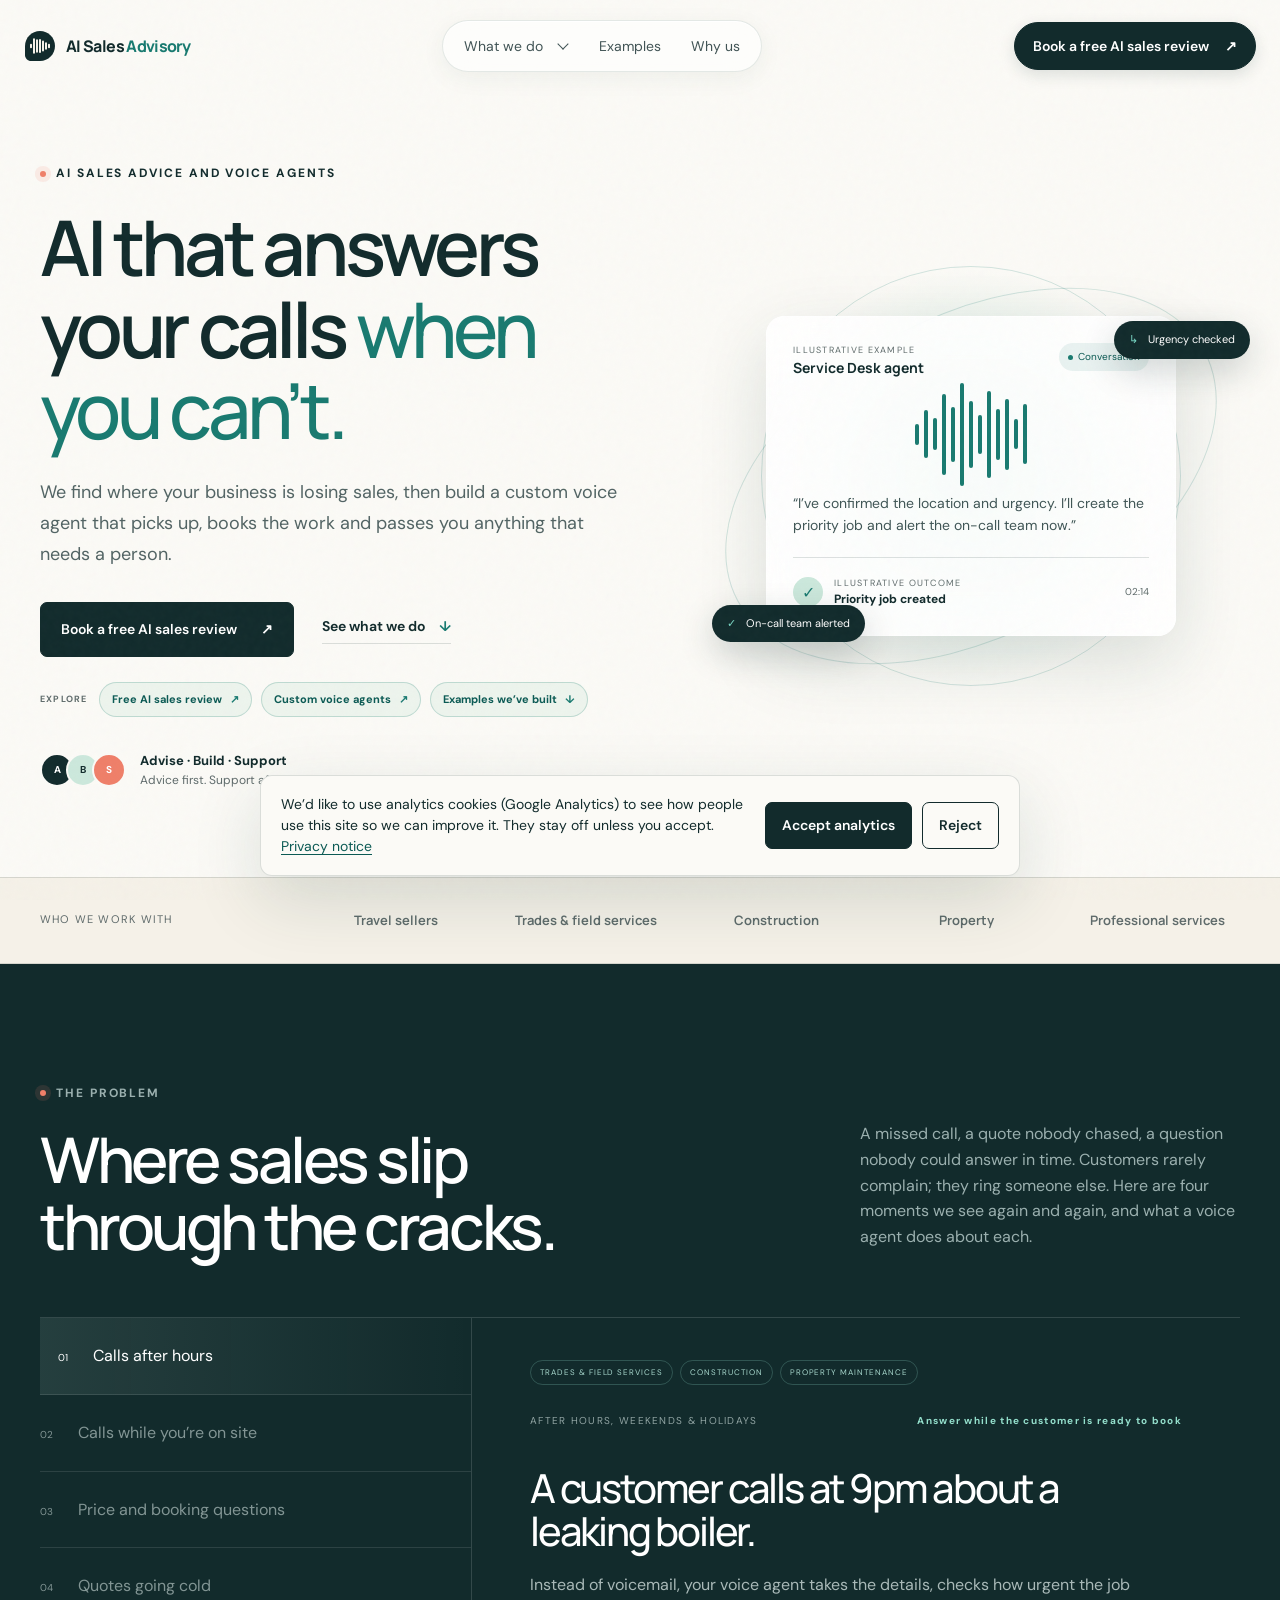
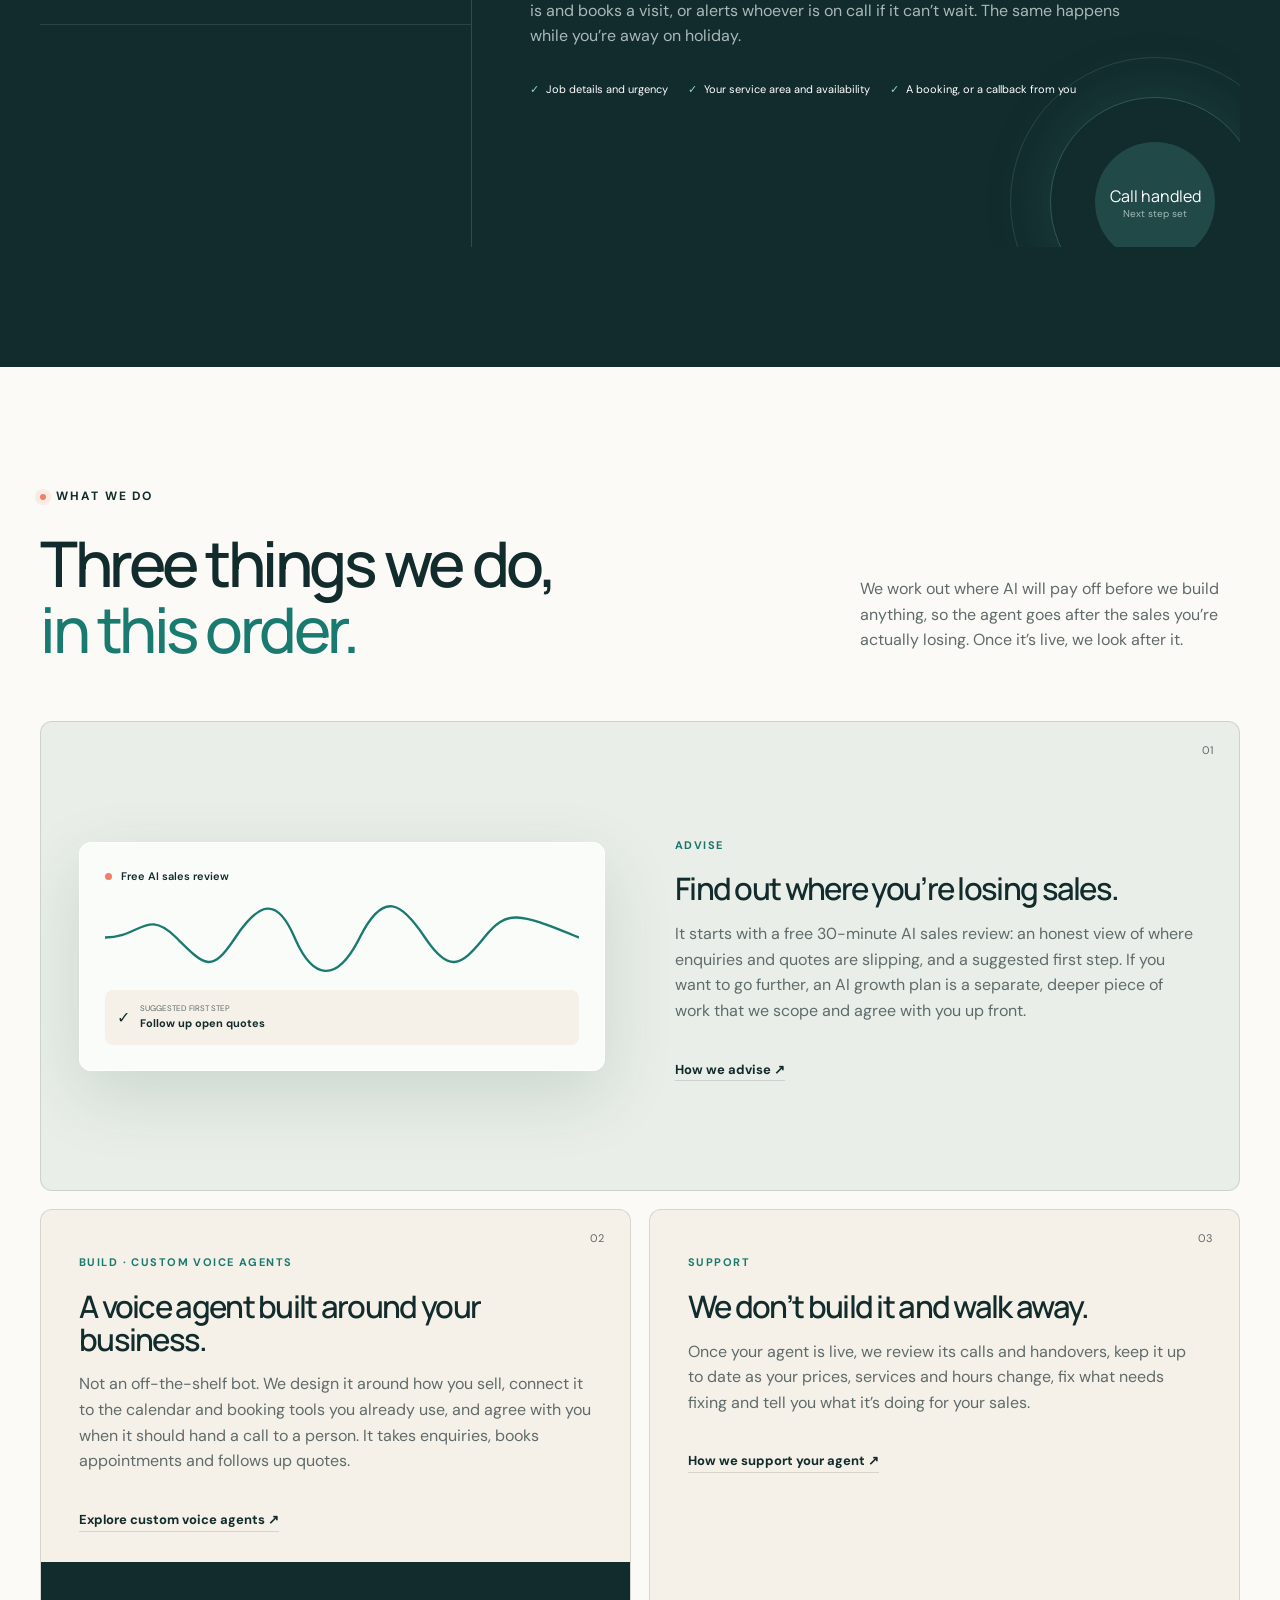
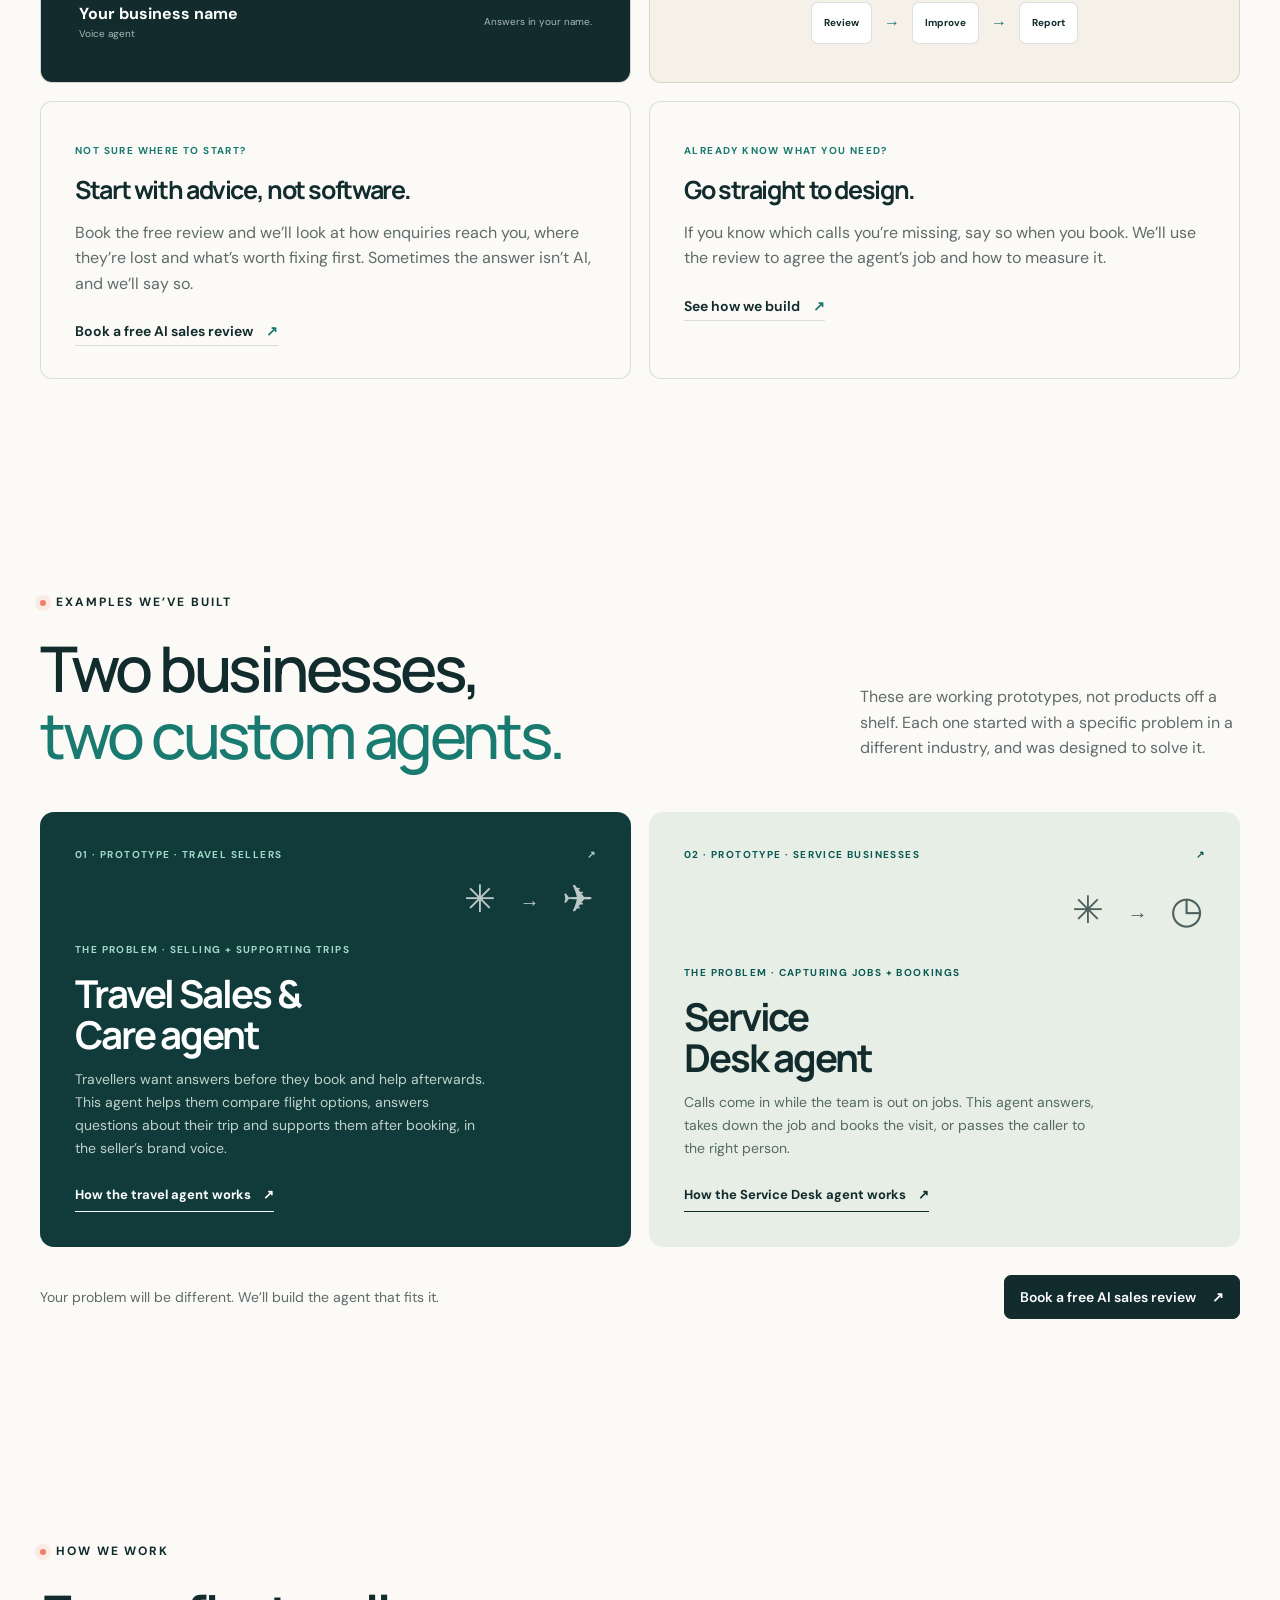
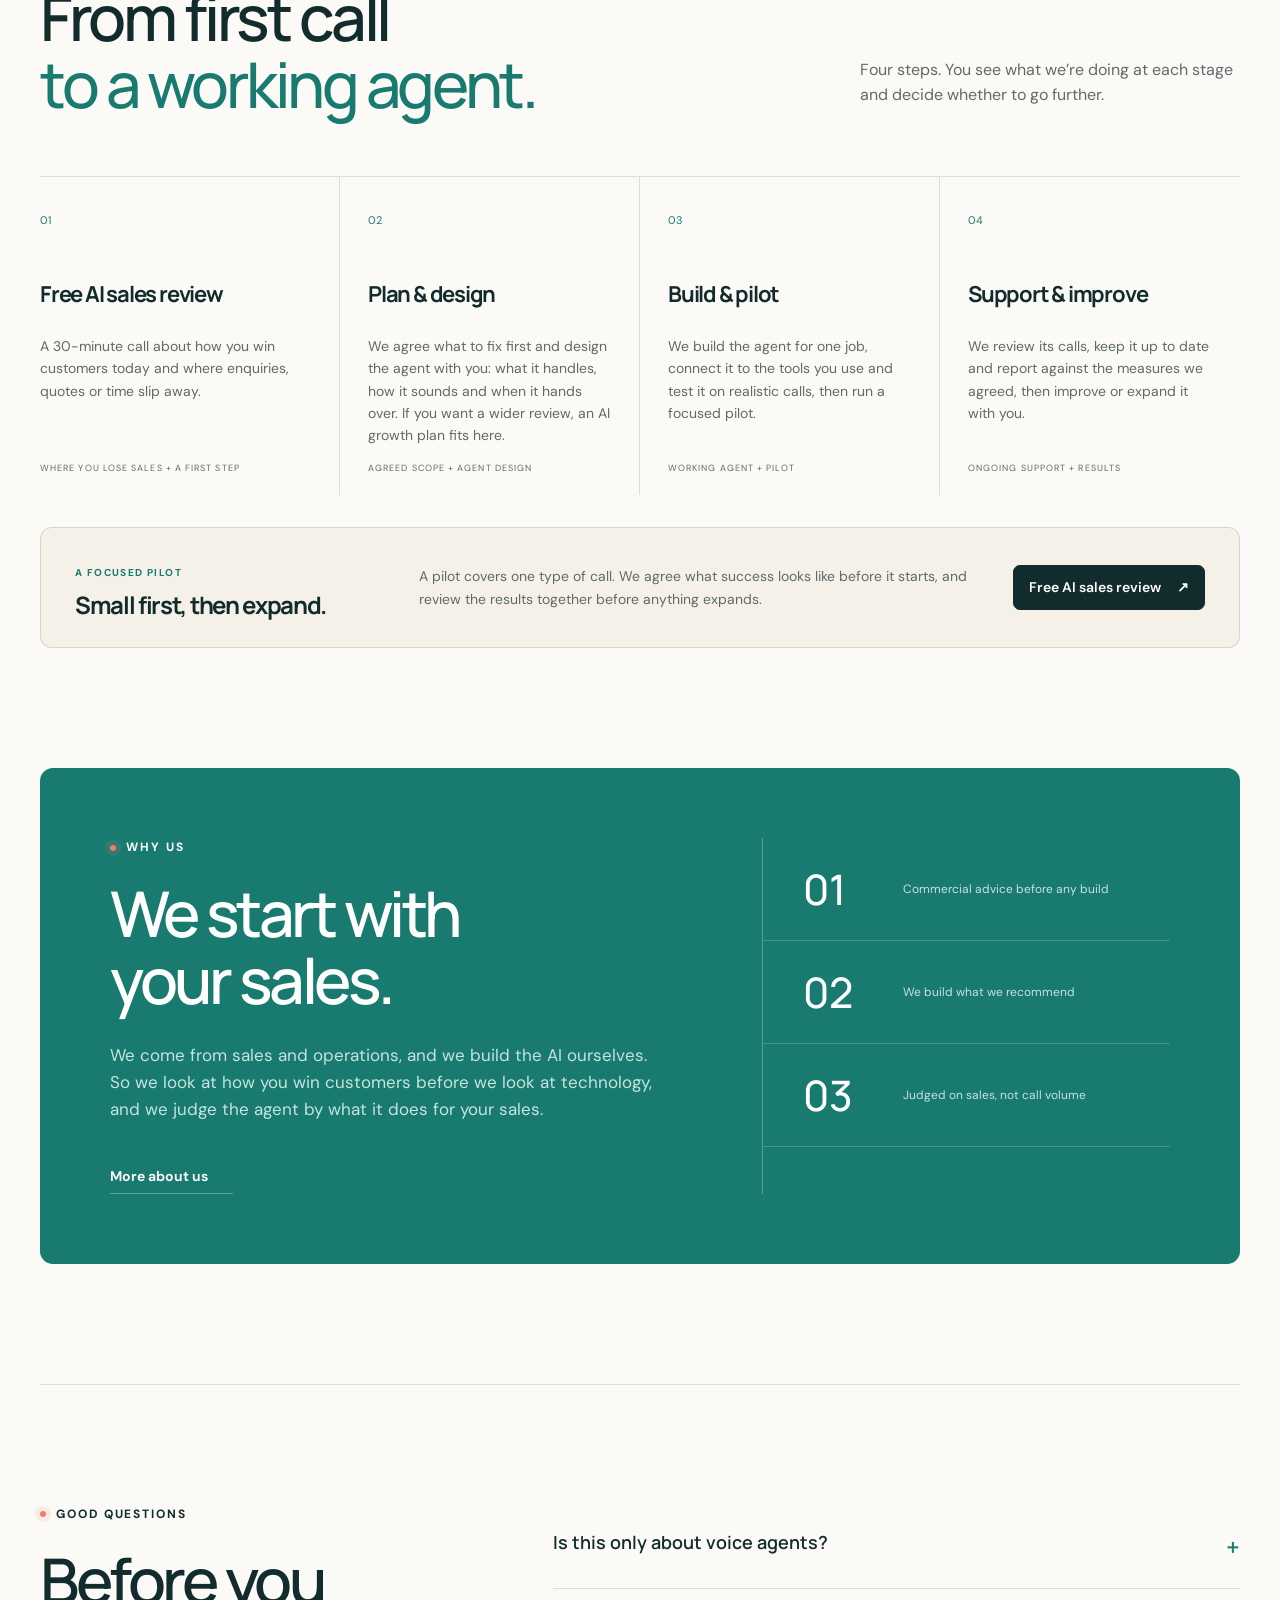
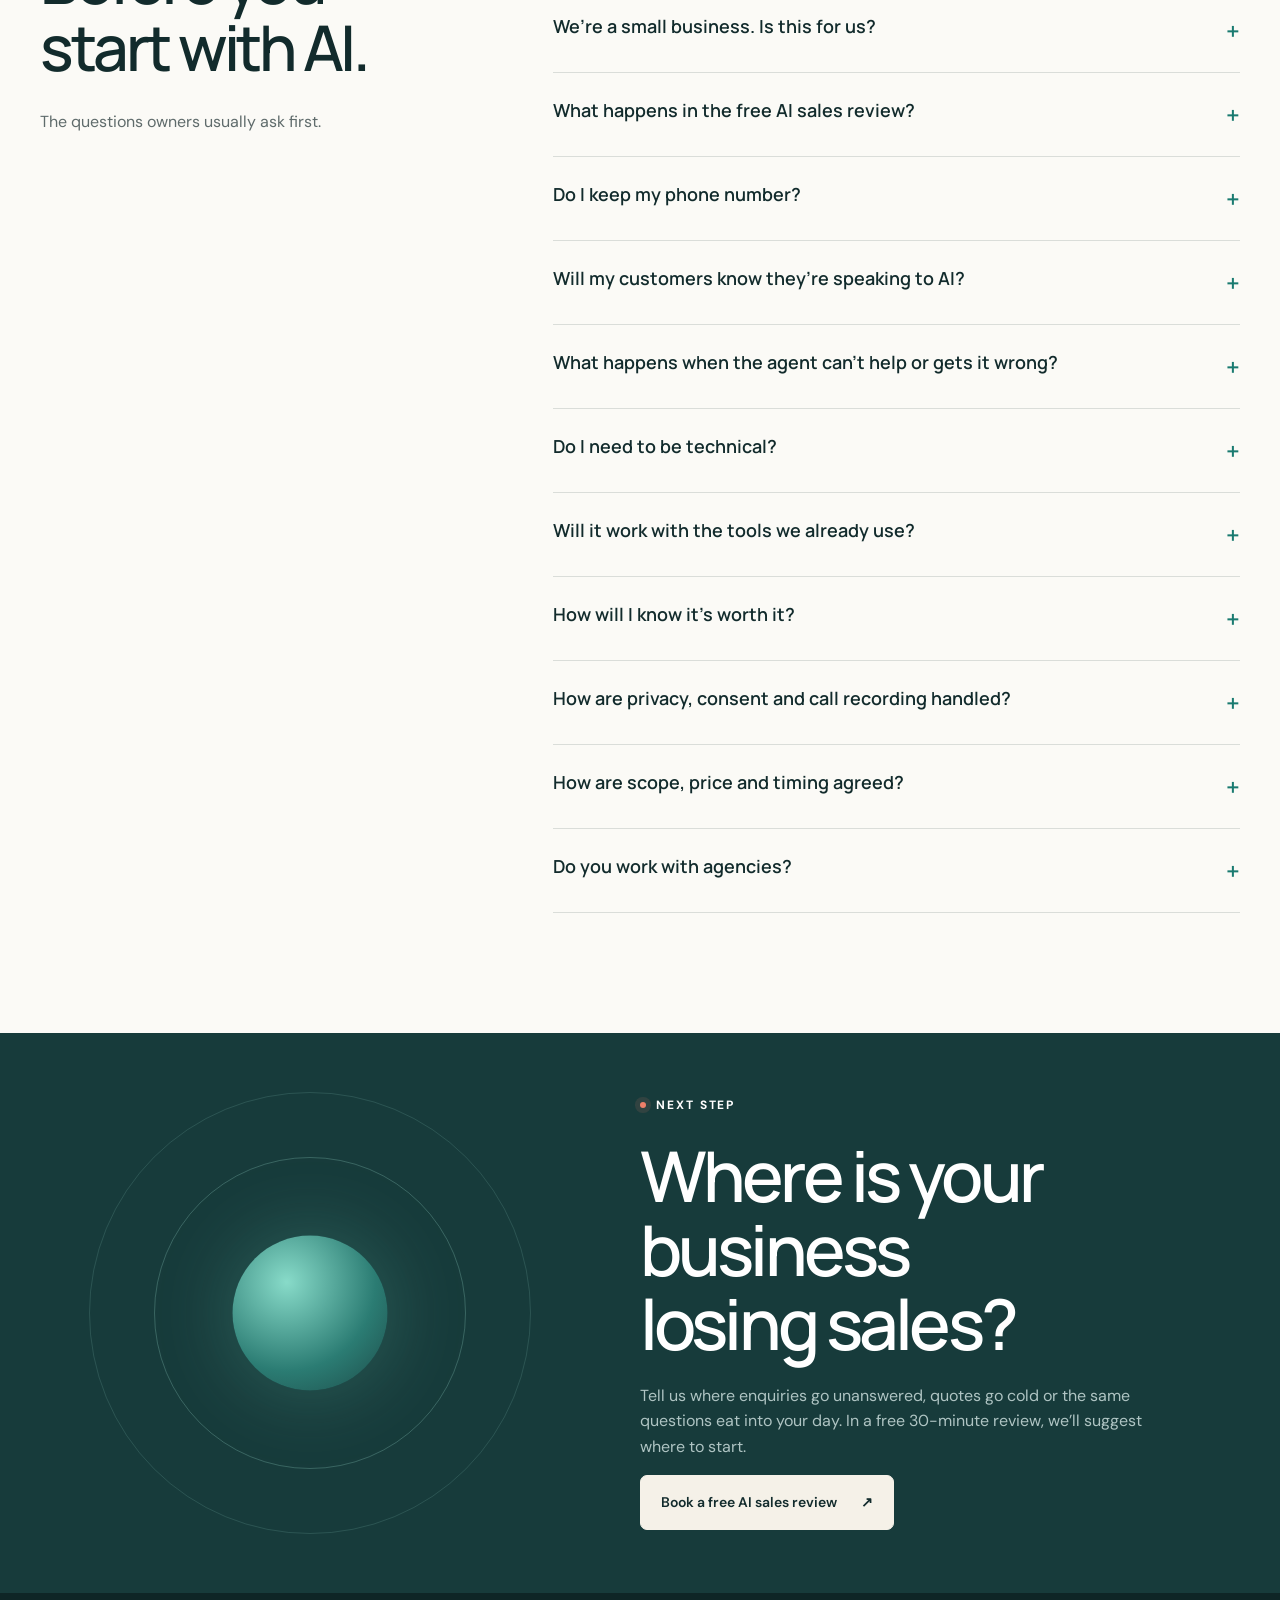
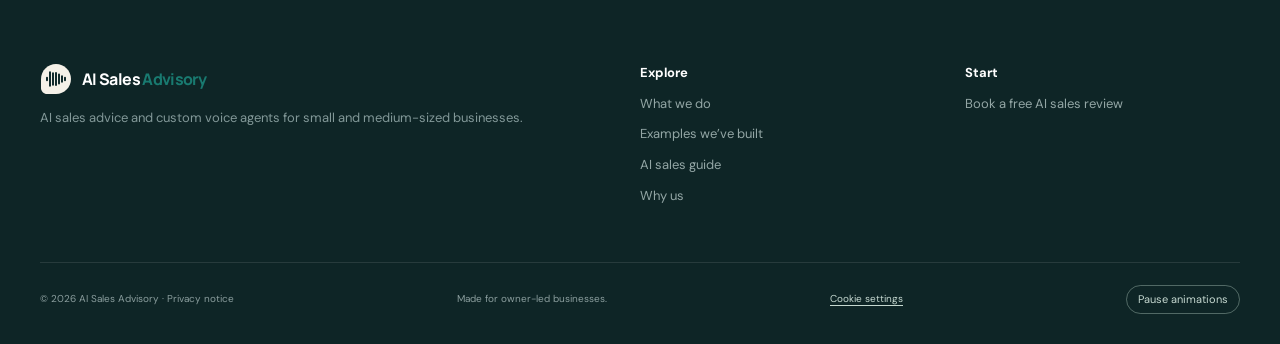
==== index.html @ 63e81b60 "Add consent-gated analytics, privacy notice and audit fixes Analytics - GA4 (G-Q4FV912GL2) loads onl" ====
<!doctype html>
<html lang="en-GB">
<head>
<meta charset="utf-8"><meta name="viewport" content="width=device-width,initial-scale=1">
<title>AI voice agents for UK small businesses | AI Sales Advisory</title><meta name="description" content="Custom AI voice agents that answer your calls when you can’t, plus advice on where AI will win you more sales. For UK small businesses. Free 30-min review.">
<link rel="canonical" href="https://aisalesadvisory.com/">
<meta name="theme-color" content="#122b2c"><link rel="icon" href="/favicon.ico" sizes="32x32"><link rel="icon" href="/favicon.svg" type="image/svg+xml"><link rel="apple-touch-icon" href="/apple-touch-icon.png"><link rel="manifest" href="/site.webmanifest">
<link rel="preload" href="/fonts/manrope-latin.woff2" as="font" type="font/woff2" crossorigin><link rel="preload" href="/fonts/dm-sans-latin.woff2" as="font" type="font/woff2" crossorigin><link rel="stylesheet" href="/styles.css">
<meta property="og:type" content="website"><meta property="og:site_name" content="AI Sales Advisory"><meta property="og:locale" content="en_GB"><meta property="og:url" content="https://aisalesadvisory.com/"><meta property="og:title" content="AI voice agents for UK small businesses | AI Sales Advisory"><meta property="og:description" content="Custom AI voice agents that answer your calls when you can’t, plus advice on where AI will win you more sales. For UK small businesses. Free 30-min review."><meta property="og:image" content="https://aisalesadvisory.com/social-card.png"><meta property="og:image:width" content="1200"><meta property="og:image:height" content="630"><meta property="og:image:alt" content="AI Sales Advisory: AI that answers your calls when you can’t. AI sales advice, custom voice agents and support for small businesses."><meta name="twitter:card" content="summary_large_image"><meta name="twitter:title" content="AI voice agents for UK small businesses | AI Sales Advisory"><meta name="twitter:description" content="Custom AI voice agents that answer your calls when you can’t, plus advice on where AI will win you more sales. For UK small businesses. Free 30-min review."><meta name="twitter:image" content="https://aisalesadvisory.com/social-card.png">
<script type="application/ld+json">{"@context":"https://schema.org","@graph":[{"@type":"Organization","@id":"https://aisalesadvisory.com/#organization","name":"AI Sales Advisory","url":"https://aisalesadvisory.com/","logo":{"@type":"ImageObject","url":"https://aisalesadvisory.com/logo-512.png","width":512,"height":512},"image":"https://aisalesadvisory.com/social-card.png","description":"AI Sales Advisory helps small and medium-sized businesses win more sales with AI. We advise, build custom voice agents and support them once they’re live.","areaServed":{"@type":"Country","name":"United Kingdom"},"knowsAbout":["AI voice agents","AI receptionists","Sales operations","Sales strategy","Customer enquiry handling"],"contactPoint":{"@type":"ContactPoint","contactType":"sales","url":"https://aisalesadvisory.com/contact.html","availableLanguage":"en-GB"}},{"@type":"WebSite","@id":"https://aisalesadvisory.com/#website","url":"https://aisalesadvisory.com/","name":"AI Sales Advisory","inLanguage":"en-GB","publisher":{"@id":"https://aisalesadvisory.com/#organization"}}]}</script><script type="application/ld+json">{"@context":"https://schema.org","@type":"FAQPage","@id":"https://aisalesadvisory.com/#faq","mainEntity":[{"@type":"Question","name":"Is this only about voice agents?","acceptedAnswer":{"@type":"Answer","text":"No. Voice agents are our main focus, because the phone is where many enquiries go unanswered. But we start with how you sell and run the business, and recommend what fits. That might be follow-up messages, better use of tools you already have, or no AI at all."}},{"@type":"Question","name":"We’re a small business. Is this for us?","acceptedAnswer":{"@type":"Answer","text":"Yes. We work with owner-led small and medium-sized businesses. If you’re the one answering the phone, chasing quotes and doing the admin, you’re exactly who we have in mind."}},{"@type":"Question","name":"What happens in the free AI sales review?","acceptedAnswer":{"@type":"Answer","text":"It’s a 30-minute call. We talk through how customers reach you, where enquiries or follow-ups slip and which tools you use. You come away with an honest view of where you’re losing sales and a suggested first step. The review is free. An AI growth plan, if you want one, is a separate piece of work that we scope and agree with you first."}},{"@type":"Question","name":"Do I keep my phone number?","acceptedAnswer":{"@type":"Answer","text":"Yes, in most cases. Your number stays the same, and calls can be forwarded to the agent when you don’t pick up, outside opening hours, or all the time if you prefer. We set this up with your phone provider. Urgent or safety-critical calls, such as someone reporting a gas smell, go straight to a person under the rules you set."}},{"@type":"Question","name":"Will my customers know they’re speaking to AI?","acceptedAnswer":{"@type":"Answer","text":"We recommend being upfront about it, and we design how and when the agent says so with you. We also make it easy for customers to reach a person whenever they need one."}},{"@type":"Question","name":"What happens when the agent can’t help or gets it wrong?","acceptedAnswer":{"@type":"Answer","text":"We agree in advance what it handles and what it doesn’t. Anything that needs judgement, specialist advice or a sensitive conversation stays with people. When the agent is unsure, it can ask for more detail, transfer the call, arrange a callback or note the request for you to review."}},{"@type":"Question","name":"Do I need to be technical?","acceptedAnswer":{"@type":"Answer","text":"No. We set up the connections, explain what the agent does and show you how to check its calls. You set the rules; we handle the build and look after it once it’s live."}},{"@type":"Question","name":"Will it work with the tools we already use?","acceptedAnswer":{"@type":"Answer","text":"We check before we build. We look at your phone line, calendar, booking system and any software you keep customer records in, and agree which connections the agent needs."}},{"@type":"Question","name":"How will I know it’s worth it?","acceptedAnswer":{"@type":"Answer","text":"We compare results with what happens today. Depending on your goal, that could mean more enquiries answered, more quotes followed up, more appointments booked or less time spent on routine calls. We agree the measures before a pilot starts."}},{"@type":"Question","name":"How are privacy, consent and call recording handled?","acceptedAnswer":{"@type":"Answer","text":"Requirements vary by business and by the tools involved. We work through data, disclosure, access, retention and recording during design, not as an afterthought."}},{"@type":"Question","name":"How are scope, price and timing agreed?","acceptedAnswer":{"@type":"Answer","text":"They depend on what you need, the tools involved and the support you want. We agree the work, price and timing with you before anything starts."}},{"@type":"Question","name":"Do you work with agencies?","acceptedAnswer":{"@type":"Answer","text":"Yes. We design and build voice agents that agencies and software firms offer to their own clients under their brand. How partnerships work."}}]}</script>
<script src="/analytics.js" defer></script>
</head>
<body><a class="skip-link" href="#main-content">Skip to content</a><div class="noise" aria-hidden="true"></div>
  <header class="site-header"><a class="brand" href="index.html"><span class="brand-mark" aria-hidden="true">A</span><span>AI Sales <em>Advisory</em></span></a><nav class="desktop-nav" aria-label="Main navigation"><div class="nav-solutions"><a class="nav-solutions-link" href="services.html">What we do</a><button class="nav-dropdown-toggle" type="button" aria-label="Show what we do menu" aria-expanded="false" aria-controls="solutions-menu"><span aria-hidden="true">⌄</span></button><div class="nav-dropdown" id="solutions-menu"><span class="nav-dropdown-label">WHAT WE DO</span><a href="services.html#custom-agents"><strong>Advise</strong><small>Find where AI will grow your sales</small></a><a href="services.html#workflows"><strong>Build</strong><small>Custom voice agents for your business</small></a><a href="services.html#support"><strong>Support</strong><small>We look after your agent once it’s live</small></a><a class="nav-all" href="services.html">Explore what we do ↗</a></div></div><a href="solutions.html">Examples</a><a href="about.html">Why us</a></nav><a class="button button-small header-cta" href="contact.html">Book a free AI sales review <span>↗</span></a><button type="button" class="menu-toggle" aria-label="Open menu" aria-expanded="false" aria-controls="mobile-menu"><span></span><span></span></button></header>
  <div class="mobile-menu" id="mobile-menu" aria-hidden="true"><a href="services.html">What we do</a><div class="mobile-solutions"><a href="services.html#custom-agents">Advise</a><a href="services.html#workflows">Build · Custom voice agents</a><a href="services.html#support">Support</a></div><a href="solutions.html">Examples</a><a href="about.html">Why us</a><a href="contact.html">Book a free AI sales review</a></div>
  <main id="main-content" tabindex="-1">
    <section class="hero shell"><div class="hero-copy reveal"><div class="eyebrow"><i></i> AI sales advice and voice agents</div><h1>AI that answers your calls <span>when you can’t.</span></h1><p class="hero-lede">We find where your business is losing sales, then build a custom voice agent that picks up, books the work and passes you anything that needs a person.</p><div class="hero-actions"><a class="button" href="contact.html">Book a free AI sales review <span>↗</span></a><a class="text-link" href="#solutions">See what we do <span>↓</span></a></div><div class="hero-solution-links" role="group" aria-label="Explore what we do"><span>EXPLORE</span><a href="contact.html">Free AI sales review <span aria-hidden="true">↗</span></a><a href="services.html#workflows">Custom voice agents <span aria-hidden="true">↗</span></a><a href="#solution-examples">Examples we’ve built <span aria-hidden="true">↓</span></a></div><div class="trust-row"><div class="avatar-stack"><span>A</span><span>B</span><span>S</span></div><p><strong>Advise · Build · Support</strong><br>Advice first. Support after launch.</p></div></div>
      <div class="voice-stage reveal" role="group" aria-label="Illustrative voice agent workflow"><div class="orbit orbit-one"></div><div class="orbit orbit-two"></div><div class="call-card"><div class="call-top"><div><small>ILLUSTRATIVE EXAMPLE</small><strong>Service Desk agent</strong></div><span class="live-dot">Conversation</span></div><div class="wave" aria-hidden="true"><i style="--h:18%"></i><i style="--h:42%"></i><i style="--h:28%"></i><i style="--h:70%"></i><i style="--h:48%"></i><i style="--h:90%"></i><i style="--h:58%"></i><i style="--h:34%"></i><i style="--h:76%"></i><i style="--h:44%"></i><i style="--h:62%"></i><i style="--h:26%"></i><i style="--h:52%"></i></div><p class="transcript">“I’ve confirmed the location and urgency. I’ll create the priority job and alert the on-call team now.”</p><div class="call-result"><span class="result-icon">✓</span><div><small>ILLUSTRATIVE OUTCOME</small><strong>Priority job created</strong></div><time>02:14</time></div></div><div class="float-pill pill-one"><span>↳</span> Urgency checked</div><div class="float-pill pill-two"><span>✓</span> On-call team alerted</div></div>
    </section>
    <section class="proof-strip"><div class="shell proof-grid"><p>Who we work with</p><span>Travel sellers</span><span>Trades &amp; field services</span><span>Construction</span><span>Property</span><span>Professional services</span></div></section>
    <section class="section use-section" id="use-cases"><div class="shell"><div class="section-heading light reveal"><div><div class="eyebrow"><i></i> The problem</div><h2>Where sales slip<br>through the cracks.</h2></div><p>A missed call, a quote nobody chased, a question nobody could answer in time. Customers rarely complain; they ring someone else. Here are four moments we see again and again, and what a voice agent does about each.</p></div><div class="use-layout reveal"><div class="use-tabs" role="group" aria-label="Four moments where sales slip"><button type="button" aria-controls="caseTitle" class="use-tab active" aria-pressed="true" data-case="dispatch"><span>01</span>Calls after hours</button><button type="button" aria-controls="caseTitle" class="use-tab" aria-pressed="false" data-case="maintenance"><span>02</span>Calls while you’re on site</button><button type="button" aria-controls="caseTitle" class="use-tab" aria-pressed="false" data-case="payments"><span>03</span>Price and booking questions</button><button type="button" aria-controls="caseTitle" class="use-tab" aria-pressed="false" data-case="quotes"><span>04</span>Quotes going cold</button></div><div class="case-panel"><div class="case-sectors" id="caseSectors"><span>TRADES &amp; FIELD SERVICES</span><span>CONSTRUCTION</span><span>PROPERTY MAINTENANCE</span></div><div class="case-meta"><span id="caseTag">AFTER HOURS, WEEKENDS &amp; HOLIDAYS</span><b id="caseMetric">Answer while the customer is ready to book</b></div><h3 id="caseTitle" aria-live="polite">A customer calls at 9pm about a leaking boiler.</h3><p id="caseBody">Instead of voicemail, your voice agent takes the details, checks how urgent the job is and books a visit, or alerts whoever is on call if it can’t wait. The same happens while you’re away on holiday.</p><ul id="caseList"><li>Job details and urgency</li><li>Your service area and availability</li><li>A booking, or a callback from you</li></ul><div class="case-visual"><div class="ring"></div><div class="core">Call handled<span>Next step set</span></div></div></div></div></div></section>
    <section class="section shell" id="solutions"><div class="section-heading reveal"><div><div class="eyebrow"><i></i> What we do</div><h2>Three things we do,<br><span class="accent">in this order.</span></h2></div><p>We work out where AI will pay off before we build anything, so the agent goes after the sales you’re actually losing. Once it’s live, we look after it.</p></div><div class="solution-grid">
      <article class="solution-card featured reveal"><div class="card-no">01</div><div class="mini-ui"><div class="mini-head"><span class="pulse"></span> Free AI sales review</div><div class="mini-wave"></div><div class="mini-event"><span>✓</span><div><small>SUGGESTED FIRST STEP</small><strong>Follow up open quotes</strong></div></div></div><div class="card-copy"><span>Advise</span><h3>Find out where you’re losing sales.</h3><p>It starts with a free 30-minute AI sales review: an honest view of where enquiries and quotes are slipping, and a suggested first step. If you want to go further, an AI growth plan is a separate, deeper piece of work that we scope and agree with you up front.</p><a href="services.html#custom-agents">How we advise ↗</a></div></article>
      <article class="solution-card reveal"><div class="card-no">02</div><div class="card-copy"><span>Build · Custom voice agents</span><h3>A voice agent built around your business.</h3><p>Not an off-the-shelf bot. We design it around how you sell, connect it to the calendar and booking tools you already use, and agree with you when it should hand a call to a person. It takes enquiries, books appointments and follows up quotes.</p><a href="services.html#workflows">Explore custom voice agents ↗</a></div><div class="brand-swatch"><div><b>Your business name</b><small>Voice agent</small></div><span>Answers in your name.</span></div></article>
      <article class="solution-card reveal"><div class="card-no">03</div><div class="card-copy"><span>Support</span><h3>We don’t build it and walk away.</h3><p>Once your agent is live, we review its calls and handovers, keep it up to date as your prices, services and hours change, fix what needs fixing and tell you what it’s doing for your sales.</p><a href="services.html#support">How we support your agent ↗</a></div><div class="flow-diagram"><span>Review</span><i>→</i><span>Improve</span><i>→</i><span>Report</span></div></article>
    </div><div class="buyer-paths reveal" role="group" aria-label="Choose your path"><article><span>NOT SURE WHERE TO START?</span><h3>Start with advice, not software.</h3><p>Book the free review and we’ll look at how enquiries reach you, where they’re lost and what’s worth fixing first. Sometimes the answer isn’t AI, and we’ll say so.</p><a class="text-link" href="contact.html">Book a free AI sales review <span>↗</span></a></article><article><span>ALREADY KNOW WHAT YOU NEED?</span><h3>Go straight to design.</h3><p>If you know which calls you’re missing, say so when you book. We’ll use the review to agree the agent’s job and how to measure it.</p><a class="text-link" href="services.html#workflows">See how we build <span>↗</span></a></article></div></section>
    <section class="shell spotlight" id="solution-examples"><div class="spotlight-heading reveal"><div><div class="eyebrow"><i></i> Examples we’ve built</div><h2>Two businesses,<br><span class="accent">two custom agents.</span></h2></div><p>These are working prototypes, not products off a shelf. Each one started with a specific problem in a different industry, and was designed to solve it.</p></div><div class="spotlight-grid"><article class="spotlight-card spotlight-travel reveal"><div class="spotlight-card-top"><span>01 · PROTOTYPE · TRAVEL SELLERS</span><span aria-hidden="true">↗</span></div><div class="spotlight-symbol" aria-hidden="true">✳ <i>→</i> ✈</div><div class="spotlight-card-copy"><span>THE PROBLEM · SELLING + SUPPORTING TRIPS</span><h3>Travel Sales &amp;<br>Care agent</h3><p>Travellers want answers before they book and help afterwards. This agent helps them compare flight options, answers questions about their trip and supports them after booking, in the seller’s brand voice.</p><a href="solutions.html#travel">How the travel agent works <span>↗</span></a></div></article><article class="spotlight-card spotlight-service reveal"><div class="spotlight-card-top"><span>02 · PROTOTYPE · SERVICE BUSINESSES</span><span aria-hidden="true">↗</span></div><div class="spotlight-symbol" aria-hidden="true">✳ <i>→</i> ◷</div><div class="spotlight-card-copy"><span>THE PROBLEM · CAPTURING JOBS + BOOKINGS</span><h3>Service<br>Desk agent</h3><p>Calls come in while the team is out on jobs. This agent answers, takes down the job and books the visit, or passes the caller to the right person.</p><a href="solutions.html#service">How the Service Desk agent works <span>↗</span></a></div></article></div><div class="spotlight-bottom"><p>Your problem will be different. We’ll build the agent that fits it.</p><a class="button button-small" href="contact.html">Book a free AI sales review <span>↗</span></a></div></section>
    <section class="section shell process-section"><div class="section-heading reveal"><div><div class="eyebrow"><i></i> How we work</div><h2>From first call<br><span class="accent">to a working agent.</span></h2></div><p>Four steps. You see what we’re doing at each stage and decide whether to go further.</p></div><div class="process-grid"><article class="reveal"><span>01</span><h3>Free AI sales review</h3><p>A 30-minute call about how you win customers today and where enquiries, quotes or time slip away.</p><small>WHERE YOU LOSE SALES + A FIRST STEP</small></article><article class="reveal"><span>02</span><h3>Plan &amp; design</h3><p>We agree what to fix first and design the agent with you: what it handles, how it sounds and when it hands over. If you want a wider review, an AI growth plan fits here.</p><small>AGREED SCOPE + AGENT DESIGN</small></article><article class="reveal"><span>03</span><h3>Build &amp; pilot</h3><p>We build the agent for one job, connect it to the tools you use and test it on realistic calls, then run a focused pilot.</p><small>WORKING AGENT + PILOT</small></article><article class="reveal"><span>04</span><h3>Support &amp; improve</h3><p>We review its calls, keep it up to date and report against the measures we agreed, then improve or expand it with you.</p><small>ONGOING SUPPORT + RESULTS</small></article></div><div class="pilot-proposition reveal"><div><span>A FOCUSED PILOT</span><h3>Small first, then expand.</h3></div><p>A pilot covers one type of call. We agree what success looks like before it starts, and review the results together before anything expands.</p><a class="button button-small" href="contact.html">Free AI sales review <span>↗</span></a></div></section>
    <section class="section shell edge-section"><div class="edge-card reveal"><div><div class="eyebrow light"><i></i> Why us</div><h2>We start with<br>your sales.</h2><p>We come from sales and operations, and we build the AI ourselves. So we look at how you win customers before we look at technology, and we judge the agent by what it does for your sales.</p><a class="text-link light" href="about.html">More about us <span>↗</span></a></div><div class="edge-stats"><div><strong>01</strong><span>Commercial advice before any build</span></div><div><strong>02</strong><span>We build what we recommend</span></div><div><strong>03</strong><span>Judged on sales, not call volume</span></div></div></div></section>
    <section class="section shell faq-section"><div class="faq-intro reveal"><div class="eyebrow"><i></i> Good questions</div><h2>Before you start with AI.</h2><p>The questions owners usually ask first.</p></div><div class="faq-list"><details class="reveal"><summary>Is this only about voice agents?<span aria-hidden="true">+</span></summary><p>No. Voice agents are our main focus, because the phone is where many enquiries go unanswered. But we start with how you sell and run the business, and recommend what fits. That might be follow-up messages, better use of tools you already have, or no AI at all.</p></details><details class="reveal"><summary>We’re a small business. Is this for us?<span aria-hidden="true">+</span></summary><p>Yes. We work with owner-led small and medium-sized businesses. If you’re the one answering the phone, chasing quotes and doing the admin, you’re exactly who we have in mind.</p></details><details class="reveal"><summary>What happens in the free AI sales review?<span aria-hidden="true">+</span></summary><p>It’s a 30-minute call. We talk through how customers reach you, where enquiries or follow-ups slip and which tools you use. You come away with an honest view of where you’re losing sales and a suggested first step. The review is free. An AI growth plan, if you want one, is a separate piece of work that we scope and agree with you first.</p></details><details class="reveal"><summary>Do I keep my phone number?<span aria-hidden="true">+</span></summary><p>Yes, in most cases. Your number stays the same, and calls can be forwarded to the agent when you don’t pick up, outside opening hours, or all the time if you prefer. We set this up with your phone provider. Urgent or safety-critical calls, such as someone reporting a gas smell, go straight to a person under the rules you set.</p></details><details class="reveal"><summary>Will my customers know they’re speaking to AI?<span aria-hidden="true">+</span></summary><p>We recommend being upfront about it, and we design how and when the agent says so with you. We also make it easy for customers to reach a person whenever they need one.</p></details><details class="reveal"><summary>What happens when the agent can’t help or gets it wrong?<span aria-hidden="true">+</span></summary><p>We agree in advance what it handles and what it doesn’t. Anything that needs judgement, specialist advice or a sensitive conversation stays with people. When the agent is unsure, it can ask for more detail, transfer the call, arrange a callback or note the request for you to review.</p></details><details class="reveal"><summary>Do I need to be technical?<span aria-hidden="true">+</span></summary><p>No. We set up the connections, explain what the agent does and show you how to check its calls. You set the rules; we handle the build and look after it once it’s live.</p></details><details class="reveal"><summary>Will it work with the tools we already use?<span aria-hidden="true">+</span></summary><p>We check before we build. We look at your phone line, calendar, booking system and any software you keep customer records in, and agree which connections the agent needs.</p></details><details class="reveal"><summary>How will I know it’s worth it?<span aria-hidden="true">+</span></summary><p>We compare results with what happens today. Depending on your goal, that could mean more enquiries answered, more quotes followed up, more appointments booked or less time spent on routine calls. We agree the measures before a pilot starts.</p></details><details class="reveal"><summary>How are privacy, consent and call recording handled?<span aria-hidden="true">+</span></summary><p>Requirements vary by business and by the tools involved. We work through data, disclosure, access, retention and recording during design, not as an afterthought.</p></details><details class="reveal"><summary>How are scope, price and timing agreed?<span aria-hidden="true">+</span></summary><p>They depend on what you need, the tools involved and the support you want. We agree the work, price and timing with you before anything starts.</p></details><details class="reveal"><summary>Do you work with agencies?<span aria-hidden="true">+</span></summary><p>Yes. We design and build voice agents that agencies and software firms offer to their own clients under their brand. <a href="services.html#white-label">How partnerships work</a>.</p></details></div></section>
    <section class="closing"><div class="shell closing-inner reveal"><div class="closing-orb"><span></span></div><div><div class="eyebrow light"><i></i> Next step</div><h2>Where is your business<br>losing sales?</h2><p>Tell us where enquiries go unanswered, quotes go cold or the same questions eat into your day. In a free 30-minute review, we’ll suggest where to start.</p><a class="button button-light" href="contact.html">Book a free AI sales review <span>↗</span></a></div></div></section>
  </main>
  <footer><div class="shell footer-grid"><div><a class="brand footer-brand" href="index.html"><span class="brand-mark" aria-hidden="true">A</span><span>AI Sales <em>Advisory</em></span></a><p>AI sales advice and custom voice agents for small and medium-sized businesses.</p></div><div><strong>Explore</strong><a href="services.html">What we do</a><a href="solutions.html">Examples we’ve built</a><a href="resources.html">AI sales guide</a><a href="about.html">Why us</a></div><div><strong>Start</strong><a href="contact.html">Book a free AI sales review</a></div></div><div class="shell footer-bottom"><span>© 2026 AI Sales Advisory · <a href="privacy.html">Privacy notice</a></span><span>Made for owner-led businesses.</span></div></footer><script src="/script.js" defer></script>
</body></html>
---- styles.css ----
@font-face{font-family:"Manrope";src:url(/fonts/manrope-latin.woff2) format("woff2");font-weight:200 800;font-style:normal;font-display:swap}
@font-face{font-family:"DM Sans";src:url(/fonts/dm-sans-latin.woff2) format("woff2");font-weight:100 1000;font-style:normal;font-display:swap}
:root{--ink:#122b2c;--cream:#f5f1e8;--paper:#fbfaf6;--mint:#cce8dc;--teal:#197a70;--teal-dark:#0b5a54;--coral:#ef7f69;--line:rgba(18,43,44,.14);--muted:#5f6b6b;--display:"Manrope",sans-serif;--body:"DM Sans",sans-serif;--shadow:0 24px 70px rgba(24,55,53,.14)}
*{box-sizing:border-box}html{scroll-behavior:smooth}body{margin:0;background:var(--paper);color:var(--ink);font-family:var(--body);line-height:1.6;-webkit-font-smoothing:antialiased}.noise{position:fixed;inset:0;opacity:.025;pointer-events:none;z-index:10;background-image:url("data:image/svg+xml,%3Csvg viewBox='0 0 180 180' xmlns='http://www.w3.org/2000/svg'%3E%3Cfilter id='n'%3E%3CfeTurbulence type='fractalNoise' baseFrequency='.8' numOctaves='3'/%3E%3C/filter%3E%3Crect width='100%25' height='100%25' filter='url(%23n)'/%3E%3C/svg%3E")}.shell{width:min(1200px,calc(100% - 48px));margin:auto}a{color:inherit;text-decoration:none}button{font:inherit}.site-header{height:82px;display:flex;align-items:center;width:min(1320px,calc(100% - 48px));margin:auto;position:relative;z-index:100}.brand{display:flex;align-items:center;gap:11px;font-family:var(--display);font-weight:750;letter-spacing:-.04em}.brand em{color:var(--teal);font-style:normal}.brand-mark{display:grid;place-items:center;width:31px;height:31px;border-radius:50% 50% 50% 15%;background:var(--ink);color:var(--cream);font-size:14px}.desktop-nav{display:flex;gap:34px;margin:auto;font-size:14px;color:#415455}.desktop-nav a:hover{color:var(--teal)}.button{display:inline-flex;align-items:center;justify-content:center;gap:24px;background:var(--ink);color:#fff;border:1px solid var(--ink);padding:15px 20px;border-radius:7px;font-weight:600;font-size:14px;transition:.25s}.button:hover{background:var(--teal-dark);border-color:var(--teal-dark);transform:translateY(-2px)}.button-small{padding:10px 15px;gap:16px}.button-light{background:var(--cream);color:var(--ink);border-color:var(--cream)}.menu-toggle,.mobile-menu{display:none}.hero{min-height:680px;padding:72px 0 88px;display:grid;grid-template-columns:1.05fr .95fr;align-items:center;gap:68px}.hero-copy{max-width:640px}.eyebrow{font-size:12px;text-transform:uppercase;letter-spacing:.16em;font-weight:700;display:flex;align-items:center;gap:10px;margin-bottom:23px}.eyebrow i{width:6px;height:6px;border-radius:50%;background:var(--coral);box-shadow:0 0 0 5px rgba(239,127,105,.12)}h1,h2,h3{font-family:var(--display);line-height:1.06;letter-spacing:-.055em;margin-top:0}h1{font-size:clamp(55px,6vw,82px);margin-bottom:27px;font-weight:600}h1 span,.accent{color:var(--teal);font-weight:500}.hero-lede{max-width:600px;color:#526464;font-size:18px;line-height:1.7}.hero-actions{display:flex;align-items:center;gap:28px;margin:33px 0 50px}.text-link{font-weight:650;font-size:14px;border-bottom:1px solid var(--line);padding-bottom:5px}.text-link span{margin-left:10px;color:var(--teal)}.trust-row{display:flex;gap:14px;align-items:center}.trust-row p{margin:0;font-size:12px;line-height:1.5;color:var(--muted)}.trust-row strong{color:var(--ink);font-size:13px}.avatar-stack{display:flex}.avatar-stack span{width:34px;height:34px;border-radius:50%;display:grid;place-items:center;border:2px solid var(--paper);background:var(--mint);font-size:10px;font-weight:700;margin-left:-8px}.avatar-stack span:first-child{margin:0;background:var(--ink);color:white}.avatar-stack span:last-child{background:var(--coral);color:white}.voice-stage{height:500px;position:relative;display:grid;place-items:center}.voice-stage:before{content:"";position:absolute;width:430px;height:430px;background:radial-gradient(circle,var(--mint),rgba(204,232,220,0) 68%)}.orbit{position:absolute;border:1px solid rgba(25,122,112,.18);border-radius:50%}.orbit-one{width:420px;height:420px}.orbit-two{width:530px;height:320px;transform:rotate(-28deg)}.call-card{width:min(410px,88%);padding:26px;background:rgba(255,255,255,.86);border:1px solid white;box-shadow:var(--shadow);backdrop-filter:blur(18px);border-radius:18px;position:relative;z-index:2}.call-top{display:flex;justify-content:space-between;align-items:flex-start}.call-top div{display:flex;flex-direction:column}.call-top small,.call-result small{font-size:9px;letter-spacing:.14em;color:var(--muted)}.call-top strong{font:700 14px var(--display)}.live-dot{font-size:10px;color:var(--teal);background:rgba(25,122,112,.09);padding:6px 9px;border-radius:20px}.live-dot:before{content:"";display:inline-block;width:5px;height:5px;border-radius:50%;background:var(--teal);margin-right:5px}.wave{height:115px;display:flex;align-items:center;justify-content:center;gap:5px}.wave i{height:var(--h);width:4px;background:var(--teal);border-radius:4px;animation:wave 1.5s ease-in-out infinite alternate}.wave i:nth-child(2n){animation-delay:.4s}@keyframes wave{to{height:calc(var(--h)*.45);opacity:.4}}.transcript{font-size:14px;color:#3f5555;margin:0 0 20px}.call-result{border-top:1px solid var(--line);padding-top:18px;display:flex;align-items:center;gap:11px}.result-icon{width:30px;height:30px;border-radius:50%;display:grid;place-items:center;background:var(--mint);color:var(--teal)}.call-result div{display:flex;flex-direction:column}.call-result strong{font-size:12px}.call-result time{margin-left:auto;color:var(--muted);font-size:10px}.float-pill{position:absolute;z-index:3;background:var(--ink);color:white;border-radius:30px;padding:10px 15px;font-size:11px;box-shadow:0 12px 35px rgba(18,43,44,.2)}.float-pill span{color:#79d8c5;margin-right:7px}.pill-one{top:95px;right:-10px}.pill-two{bottom:84px;left:10px}.proof-strip{border-block:1px solid var(--line);background:var(--cream)}.proof-grid{min-height:85px;display:grid;grid-template-columns:1.5fr repeat(5,1fr);align-items:center;gap:25px}.proof-grid p{font-size:11px;text-transform:uppercase;letter-spacing:.11em;color:var(--muted)}.proof-grid span{text-align:center;font:650 13px var(--display);color:#6e7d7d}.section{padding-block:120px}.intro-section{display:grid;grid-template-columns:1fr 1fr;gap:100px;border-bottom:1px solid var(--line)}h2{font-size:clamp(40px,5vw,63px);font-weight:550;margin-bottom:28px}.intro-section p{color:var(--muted);max-width:530px}.intro-section .large-copy{font-size:22px;line-height:1.55;color:var(--ink);margin-top:5px}.section-heading{display:flex;justify-content:space-between;align-items:end;margin-bottom:58px}.section-heading>p{max-width:380px;color:var(--muted);margin:0 0 10px}.section-heading h2{margin:0}.solution-grid{display:grid;grid-template-columns:1fr 1fr;gap:18px}.solution-card{background:var(--cream);border:1px solid var(--line);border-radius:12px;min-height:430px;padding:38px;position:relative;overflow:hidden;display:flex;flex-direction:column;justify-content:space-between}.solution-card.featured{grid-column:span 2;min-height:470px;display:grid;grid-template-columns:1fr 1fr;align-items:center;gap:70px;background:#e9efe8}.card-no{position:absolute;right:26px;top:20px;font-size:11px;color:var(--muted)}.card-copy>span{font-size:11px;text-transform:uppercase;letter-spacing:.13em;color:var(--teal);font-weight:700}.card-copy h3{font-size:31px;font-weight:550;margin:16px 0}.card-copy p{color:var(--muted)}.card-copy a{display:inline-block;margin-top:20px;font-weight:700;font-size:13px;border-bottom:1px solid var(--line)}.mini-ui{background:rgba(255,255,255,.8);padding:25px;border-radius:12px;border:1px solid white;box-shadow:var(--shadow)}.mini-head{font-size:11px;font-weight:600}.pulse{display:inline-block;width:7px;height:7px;border-radius:50%;background:var(--coral);margin-right:6px}.mini-wave{height:75px;margin:15px 0;background:url("data:image/svg+xml,%3Csvg viewBox='0 0 400 80' xmlns='http://www.w3.org/2000/svg'%3E%3Cpath d='M0 40 C30 40 35 15 60 40 S90 70 110 40 145 5 160 40 195 80 215 40 250 10 270 40 300 65 320 40 350 20 400 40' fill='none' stroke='%23197a70' stroke-width='2'/%3E%3C/svg%3E") center/cover}.mini-event{display:flex;align-items:center;gap:10px;background:var(--cream);padding:12px;border-radius:8px}.mini-event div{display:flex;flex-direction:column}.mini-event small{font-size:8px;color:var(--muted)}.mini-event strong{font-size:11px}.brand-swatch{height:120px;background:var(--ink);color:white;margin:30px -38px -38px;padding:24px 38px;display:flex;align-items:center;justify-content:space-between}.brand-swatch div{display:flex;flex-direction:column}.brand-swatch small,.brand-swatch>span{font-size:10px;color:#a9b9b8}.flow-diagram{margin-top:30px;display:flex;align-items:center;justify-content:center;gap:12px}.flow-diagram span{background:white;border:1px solid var(--line);padding:12px;border-radius:7px;font-size:10px;font-weight:700}.flow-diagram i{font-style:normal;color:var(--teal)}.use-section{background:var(--ink);color:white}.section-heading.light>p,.use-section .eyebrow{color:#9bb0af}.use-layout{display:grid;grid-template-columns:.72fr 1.28fr;border-top:1px solid rgba(255,255,255,.14);min-height:530px}.use-tabs{display:flex;flex-direction:column;border-right:1px solid rgba(255,255,255,.14)}.use-tab{text-align:left;color:#829594;background:none;border:0;border-bottom:1px solid rgba(255,255,255,.11);padding:25px 18px 25px 0;font-size:16px;cursor:pointer}.use-tab span{font-size:10px;margin-right:25px}.use-tab.active{color:white;padding-left:18px;background:linear-gradient(90deg,rgba(204,232,220,.1),transparent)}.case-panel{position:relative;padding:55px 58px;overflow:hidden}.case-meta{display:flex;justify-content:space-between;font-size:10px;letter-spacing:.13em;color:#91a4a3}.case-meta b{color:#94dfcc}.case-panel h3{font-size:40px;max-width:600px;margin:55px 0 20px;font-weight:500}.case-panel>p{color:#a9b9b8;max-width:610px}.case-panel ul{list-style:none;padding:0;display:flex;gap:20px;margin-top:32px;flex-wrap:wrap}.case-panel li{font-size:11px}.case-panel li:before{content:"✓";color:#8ddac7;margin-right:7px}.case-visual{position:absolute;right:-60px;bottom:-100px;width:290px;height:290px;border:1px solid rgba(141,218,199,.15);border-radius:50%;display:grid;place-items:center}.ring{position:absolute;width:210px;height:210px;border-radius:50%;border:1px solid rgba(141,218,199,.25);box-shadow:0 0 70px rgba(71,174,151,.18)}.core{width:120px;height:120px;background:#214947;border-radius:50%;display:flex;flex-direction:column;align-items:center;justify-content:center;font:16px var(--display)}.core span{font:10px var(--body);color:#91aaa8}.process-grid{display:grid;grid-template-columns:repeat(4,1fr);border-top:1px solid var(--line)}.process-grid article{padding:35px 28px 20px;border-right:1px solid var(--line);min-height:310px;display:flex;flex-direction:column}.process-grid article:first-child{padding-left:0}.process-grid article:last-child{border:0}.process-grid article>span{font-size:11px;color:var(--teal)}.process-grid h3{font-size:22px;margin:54px 0 14px}.process-grid p{font-size:14px;color:var(--muted)}.process-grid small{font-size:9px;letter-spacing:.12em;margin-top:auto;color:var(--muted)}.edge-section{padding-top:0}.edge-card{background:var(--teal);color:white;border-radius:13px;padding:70px;display:grid;grid-template-columns:1.15fr .85fr;gap:100px}.edge-card p{color:#c4e5de;font-size:17px}.text-link.light{display:inline-block;margin-top:25px;color:white;border-color:#ffffff4d}.edge-stats{border-left:1px solid #ffffff40}.edge-stats div{display:grid;grid-template-columns:100px 1fr;align-items:center;padding:22px 0 22px 40px;border-bottom:1px solid #ffffff2e}.edge-stats strong{font:500 42px var(--display)}.edge-stats span{font-size:12px;color:#c6e2dc}.faq-section{display:grid;grid-template-columns:.75fr 1.25fr;gap:100px;border-top:1px solid var(--line)}.faq-intro p{color:var(--muted)}.faq-list details{border-bottom:1px solid var(--line);padding:25px 0}.faq-list summary{list-style:none;cursor:pointer;font:600 18px var(--display);display:flex;justify-content:space-between}.faq-list summary::-webkit-details-marker{display:none}.faq-list summary span{color:var(--teal);font-size:24px}.faq-list details[open] summary span{transform:rotate(45deg)}.faq-list details p{color:var(--muted);padding-right:50px}.closing{background:#173b3b;color:white;overflow:hidden}.closing-inner{min-height:560px;display:grid;grid-template-columns:1fr 1fr;align-items:center}.closing-inner>div:last-child{z-index:2}.closing h2{font-size:70px;margin-bottom:22px}.closing p{color:#afc4c3;max-width:530px}.closing-orb{height:100%;position:relative}.closing-orb:before,.closing-orb:after,.closing-orb span{content:"";position:absolute;border-radius:50%;top:50%;left:45%;transform:translate(-50%,-50%)}.closing-orb:before{width:440px;height:440px;border:1px solid #9ee2d326}.closing-orb:after{width:310px;height:310px;border:1px solid #9ee2d340}.closing-orb span{width:155px;height:155px;background:radial-gradient(circle at 35% 30%,#88dbc9,#2b7c73 60%,#1d4a48);box-shadow:0 0 80px #73dcc63d}footer{background:#0e2526;color:white;padding:70px 0 30px}.footer-grid{display:grid;grid-template-columns:2fr 1fr 1fr;gap:50px}.footer-brand .brand-mark{background:var(--cream);color:var(--ink)}.footer-grid p{color:#829898;font-size:13px}.footer-grid>div:not(:first-child){display:flex;flex-direction:column;gap:10px;font-size:13px;color:#93a6a5}.footer-grid strong{color:white}.footer-bottom{display:flex;justify-content:space-between;border-top:1px solid #ffffff1a;padding-top:22px;margin-top:55px;font-size:10px;color:#718686}.reveal{opacity:0;transform:translateY(18px);transition:.7s}.reveal.visible{opacity:1;transform:none}
/* Inner pages */.page-hero{padding:100px 0 85px;text-align:center}.page-hero h1{max-width:920px;margin:0 auto 25px}.page-hero>p{max-width:680px;margin:auto;color:var(--muted);font-size:19px}.page-hero .eyebrow{justify-content:center}.subnav{display:flex;justify-content:center;gap:12px;flex-wrap:wrap;margin-top:35px}.subnav a{padding:8px 13px;border:1px solid var(--line);border-radius:30px;font-size:12px}.detail-block{display:grid;grid-template-columns:.7fr 1.3fr;gap:90px;padding:100px 0;border-top:1px solid var(--line)}.detail-block h2{font-size:44px}.detail-content>p{font-size:19px;color:var(--muted)}.feature-list{display:grid;grid-template-columns:1fr 1fr;gap:15px;margin-top:35px}.feature{border:1px solid var(--line);background:var(--cream);padding:22px;border-radius:8px}.feature strong{display:block;font:600 15px var(--display)}.feature p{margin:6px 0 0;font-size:13px;color:var(--muted)}.about-lead{display:grid;grid-template-columns:1fr 1fr;gap:90px;align-items:center}.portrait-card{height:570px;background:var(--mint);border-radius:12px;position:relative;overflow:hidden;display:grid;place-items:center}.portrait-card:before{content:"B";font:600 280px var(--display);color:#122b2c1a}.portrait-label{position:absolute;bottom:25px;left:25px;right:25px;background:#ffffffd9;backdrop-filter:blur(10px);padding:18px;border-radius:8px}.portrait-label strong,.portrait-label span{display:block}.portrait-label span{font-size:12px;color:var(--muted)}.principles,.insights-grid{display:grid;grid-template-columns:repeat(3,1fr);gap:18px}.principle,.insight{padding:30px;border:1px solid var(--line);border-radius:9px}.principle span,.insight .tag{color:var(--coral);font-size:11px}.principle h3{font-size:23px;margin:35px 0 12px}.principle p,.insight p{font-size:14px;color:var(--muted)}.insight{min-height:380px;background:var(--cream);display:flex;flex-direction:column}.insight h2{font-size:28px;margin:45px 0 15px}.insight a{margin-top:auto;font-size:13px;font-weight:700}.contact-wrap{display:grid;grid-template-columns:.8fr 1.2fr;gap:70px;padding:80px 0 120px}.contact-copy h1{font-size:59px}.contact-copy>p{color:var(--muted);font-size:18px}.contact-points{margin-top:40px}.contact-points div{padding:18px 0;border-top:1px solid var(--line)}.contact-points strong,.contact-points span{display:block;font-size:13px}.contact-points span{font-size:12px;color:var(--muted)}.form-card{background:var(--cream);border:1px solid var(--line);padding:40px;border-radius:12px}.form-card h2{font-size:29px}.form-row{display:grid;grid-template-columns:1fr 1fr;gap:15px}.field{margin-bottom:17px}.field label{display:block;font-size:11px;font-weight:700;margin-bottom:7px}.field input,.field select,.field textarea{width:100%;border:1px solid var(--line);background:white;padding:13px;border-radius:6px;font:14px var(--body);color:var(--ink)}.booking-card{background:var(--ink);color:white;padding:32px;border-radius:10px;margin-top:18px;display:flex;justify-content:space-between;align-items:center;gap:20px}.booking-card p{color:#9fb2b1;margin:4px 0 0;font-size:12px}.status-box{display:none;margin-top:15px;padding:14px;border-radius:6px;font-size:13px}.status-box.success{background:var(--mint);color:var(--teal-dark)}.status-box.error{background:#fee0da;color:#9c3928}
@media(max-width:900px){.desktop-nav,.header-cta{display:none}.menu-toggle{display:flex;margin-left:auto;border:0;background:none;width:38px;height:38px;flex-direction:column;justify-content:center;gap:7px}.menu-toggle span{width:23px;height:1px;background:var(--ink)}.mobile-menu{position:fixed;z-index:90;inset:81px 0 auto;background:var(--paper);padding:25px;box-shadow:var(--shadow);flex-direction:column;gap:20px}.mobile-menu.open{display:flex}.hero{grid-template-columns:1fr}.proof-grid{grid-template-columns:repeat(3,1fr);padding:25px 0}.proof-grid p{grid-column:span 3;text-align:center}.intro-section,.about-lead{grid-template-columns:1fr;gap:35px}.solution-card.featured{grid-template-columns:1fr}.section-heading{align-items:start;flex-direction:column}.process-grid{grid-template-columns:1fr 1fr}.edge-card{grid-template-columns:1fr;gap:35px}.faq-section,.contact-wrap{grid-template-columns:1fr}.detail-block{grid-template-columns:1fr}.insights-grid{grid-template-columns:1fr 1fr}}
@media(max-width:620px){.shell,.site-header{width:calc(100% - 32px)}.site-header{height:70px}.hero{padding:55px 0 70px;gap:20px}.hero h1{font-size:49px}.hero-actions{align-items:flex-start;flex-direction:column}.voice-stage{height:390px}.section{padding-block:80px}h2{font-size:40px}.solution-grid{grid-template-columns:1fr}.solution-card.featured{grid-column:auto;padding:25px}.solution-card{padding:28px}.use-layout{grid-template-columns:1fr}.use-tabs{border-right:0}.case-panel{padding:42px 20px;min-height:530px}.case-panel h3{font-size:33px}.process-grid{grid-template-columns:1fr}.process-grid article{padding:30px 0;border-right:0;border-bottom:1px solid var(--line)}.edge-card{padding:36px 25px}.edge-stats{border-left:0}.edge-stats div{padding-left:0}.closing-inner{display:block;padding:80px 0}.closing-orb{height:260px}.closing h2{font-size:52px}.footer-grid{grid-template-columns:1fr 1fr}.footer-grid>div:first-child{grid-column:span 2}.feature-list,.principles,.insights-grid{grid-template-columns:1fr}.page-hero h1,.contact-copy h1{font-size:47px}.form-row{grid-template-columns:1fr}.form-card{padding:25px}.booking-card{align-items:flex-start;flex-direction:column}}
@media(prefers-reduced-motion:reduce){html{scroll-behavior:auto}.reveal{opacity:1;transform:none}.wave i{animation:none}}
html,body{overflow-x:hidden}
.capability-map{height:570px;background:linear-gradient(145deg,#e1eee7,#f1eee4);border:1px solid var(--line);border-radius:12px;position:relative;overflow:hidden;display:grid;place-items:center}.capability-map:before,.capability-map:after{content:"";position:absolute;border:1px solid rgba(25,122,112,.18);border-radius:50%}.capability-map:before{width:390px;height:390px}.capability-map:after{width:275px;height:275px}.capability-core{width:165px;height:165px;border-radius:50%;background:var(--ink);color:white;display:flex;flex-direction:column;align-items:center;justify-content:center;text-align:center;font:600 22px var(--display);z-index:2;box-shadow:0 20px 50px rgba(18,43,44,.2)}.capability-core span{font:10px var(--body);color:#9fb8b6;margin-top:5px}.capability-node{position:absolute;z-index:3;background:rgba(255,255,255,.88);border:1px solid white;border-radius:9px;padding:13px 16px;min-width:120px;font:600 12px/1.35 var(--display);box-shadow:0 12px 30px rgba(18,43,44,.1)}.node-one{top:70px;left:45px}.node-two{top:105px;right:35px}.node-three{bottom:85px;left:35px}.node-four{bottom:55px;right:55px}.capability-band{background:var(--cream);border-block:1px solid var(--line)}.capability-cards .principle{background:var(--paper)}.booking-hero{text-align:center;padding:90px 0 55px}.booking-hero .eyebrow{justify-content:center}.booking-hero h1{max-width:920px;margin:0 auto 25px}.booking-hero>p{max-width:720px;margin:auto;color:var(--muted);font-size:18px}.booking-promises{display:flex;justify-content:center;gap:30px;margin-top:36px;color:var(--muted);font-size:12px;flex-wrap:wrap}.booking-promises b{color:var(--teal);margin-right:7px}.calendar-shell{background:var(--cream);border:1px solid var(--line);border-radius:14px;padding:35px;margin-bottom:60px;box-shadow:0 20px 60px rgba(18,43,44,.08)}.calendar-heading{display:flex;justify-content:space-between;align-items:end;padding:0 10px 24px;border-bottom:1px solid var(--line)}.calendar-heading span{font-size:10px;color:var(--teal);letter-spacing:.14em;font-weight:700}.calendar-heading h2{font-size:30px;margin:6px 0 0}.calendar-heading p{font-size:12px;color:var(--muted)}.cal-booking{width:100%;height:720px;overflow:auto;background:white;border-radius:9px;margin-top:24px}.booking-note{display:grid;grid-template-columns:.45fr 1.55fr;gap:70px;padding-bottom:110px}.booking-note p{font-size:20px;color:var(--muted);margin:0;max-width:800px}
@media(max-width:620px){.capability-map{height:470px}.capability-core{width:135px;height:135px;font-size:18px}.capability-map:before{width:330px;height:330px}.capability-map:after{width:225px;height:225px}.capability-node{min-width:100px;padding:10px;font-size:10px}.node-one{top:48px;left:16px}.node-two{top:82px;right:12px}.node-three{bottom:65px;left:12px}.node-four{bottom:38px;right:18px}.booking-hero{padding-top:65px}.booking-hero h1{font-size:46px}.booking-promises{flex-direction:column;gap:8px}.calendar-shell{width:calc(100% - 20px);padding:14px}.calendar-heading{align-items:flex-start;flex-direction:column}.cal-booking{height:690px}.booking-note{grid-template-columns:1fr;gap:10px;padding-bottom:75px}.booking-note p{font-size:17px}}
.calendar-loader{height:100%;display:flex;flex-direction:column;align-items:center;justify-content:center;gap:14px;color:var(--muted);font-size:12px}.calendar-loader i{width:28px;height:28px;border:2px solid var(--mint);border-top-color:var(--teal);border-radius:50%;animation:calendar-spin 1s linear infinite}@keyframes calendar-spin{to{transform:rotate(360deg)}}
.buyer-paths{display:grid;grid-template-columns:1fr 1fr;gap:18px;margin-top:18px}.buyer-paths article{border:1px solid var(--line);border-radius:12px;padding:34px;background:var(--paper)}.buyer-paths article>span,.pilot-proposition>div>span{font-size:10px;letter-spacing:.14em;color:var(--teal);font-weight:700}.buyer-paths h3{font-size:25px;margin:16px 0 10px}.buyer-paths p{color:var(--muted);margin-bottom:22px}.pilot-proposition{margin-top:32px;padding:30px 34px;border-radius:12px;background:var(--cream);border:1px solid var(--line);display:grid;grid-template-columns:.75fr 1.35fr auto;gap:32px;align-items:center}.pilot-proposition h3{font-size:24px;margin:8px 0 0}.pilot-proposition p{font-size:14px;color:var(--muted);margin:0}.pilot-proposition .button{white-space:nowrap}.booking-note>div:last-child{max-width:800px}.booking-note .booking-privacy{font-size:12px;line-height:1.6;margin-top:18px;color:#738383}
@media(max-width:900px){.pilot-proposition{grid-template-columns:1fr}.pilot-proposition .button{justify-self:start}}
@media(max-width:620px){.buyer-paths{grid-template-columns:1fr}.buyer-paths article{padding:27px}.pilot-proposition{padding:26px}}
.case-panel{padding-top:42px}.case-sectors{display:flex;flex-wrap:wrap;gap:7px;margin-bottom:28px}.case-sectors span{border:1px solid rgba(141,218,199,.24);color:#a7d7cc;border-radius:20px;padding:5px 9px;font-size:8px;letter-spacing:.12em}.case-panel h3{margin-top:38px}
.logo-review-page{background:var(--cream)}.logo-review{padding:90px 0 110px}.logo-review-intro{max-width:850px;margin-bottom:65px}.logo-review-intro h1{font-size:clamp(48px,6vw,76px)}.logo-review-intro>p{max-width:690px;color:var(--muted);font-size:18px}.logo-option{display:grid;grid-template-columns:.85fr 1.15fr;background:var(--paper);border:1px solid var(--line);border-radius:16px;overflow:hidden;margin-bottom:22px;min-height:350px}.logo-option-copy{padding:45px}.logo-option-copy>span{font-size:10px;letter-spacing:.14em;color:var(--teal);font-weight:700}.logo-option-copy h2{font-size:35px;margin:16px 0}.logo-option-copy p,.logo-option-copy li{color:var(--muted);font-size:14px}.logo-option-copy ul{padding-left:19px;margin-top:24px}.logo-option-stage{background:linear-gradient(145deg,#dcebe4,#f0ece2);display:flex;flex-direction:column;align-items:center;justify-content:center;gap:42px;padding:45px}.logo-lockup{display:flex;align-items:center;gap:14px;font:750 25px var(--display);letter-spacing:-.04em;background:rgba(255,255,255,.82);padding:25px 30px;border:1px solid white;border-radius:12px;box-shadow:0 18px 50px rgba(18,43,44,.1)}.logo-lockup em{color:var(--teal);font-style:normal}.concept-mark{width:45px;height:45px;flex:0 0 auto}.concept-mark svg{width:29px;height:29px;fill:none;stroke:var(--cream);stroke-width:2.1;stroke-linecap:round;stroke-linejoin:round}.concept-mark svg circle{fill:var(--cream);stroke:none}.size-test{display:flex;align-items:center;gap:10px;color:var(--muted)}.concept-mark.small{width:32px;height:32px}.concept-mark.small svg{width:23px;height:23px}.size-test small{font-size:10px;text-transform:uppercase;letter-spacing:.12em}.logo-review-note{text-align:center;color:var(--muted);font-size:12px;margin-top:35px}@media(max-width:800px){.logo-review{padding-top:60px}.logo-option{grid-template-columns:1fr}.logo-option-stage{min-height:280px}.logo-option-copy{padding:32px}.logo-lockup{font-size:20px;padding:20px}.concept-mark{width:40px;height:40px}}
.logo-option.recommended{border-color:rgba(25,122,112,.45);box-shadow:0 18px 55px rgba(18,43,44,.08)}.mark-tests{display:flex;align-items:flex-end;gap:24px}.concept-mark.tiny{width:16px;height:16px}.concept-mark.tiny svg{width:12px;height:12px;stroke-width:2.8}.size-test.mono .brand-mark{background:#111;border-radius:0}.panel-verdict{background:var(--ink);color:white;border-radius:14px;padding:34px 40px;margin-top:45px;display:grid;grid-template-columns:.4fr 1.6fr;gap:30px;align-items:start}.panel-verdict>span{font-size:10px;letter-spacing:.14em;color:#8ddac7;font-weight:700}.panel-verdict p{margin:0;color:#b6c8c7}.panel-verdict strong{color:white}@media(max-width:620px){.mark-tests{gap:14px}.panel-verdict{grid-template-columns:1fr;padding:28px}.logo-lockup{font-size:17px}.logo-option-stage{padding:32px 20px}}
.concept-mark svg .waveform-fill{fill:var(--cream);stroke:none}.waveform-proof{display:grid;grid-template-columns:.75fr 1.25fr;gap:50px;align-items:center;background:#e4eee8;border:1px solid rgba(25,122,112,.2);border-radius:16px;padding:42px;margin:-4px 0 22px}.waveform-proof>div>span{font-size:10px;letter-spacing:.14em;color:var(--teal);font-weight:700}.waveform-proof h2{font-size:32px;margin:15px 0}.waveform-proof p{font-size:14px;color:var(--muted)}.waveform-evidence{background:rgba(255,255,255,.72);border:1px solid white;border-radius:12px;padding:24px}.waveform-evidence svg{width:100%;height:auto}.waveform-evidence line{stroke:rgba(18,43,44,.12)}.waveform-evidence polyline{fill:none;stroke:var(--teal);stroke-width:2;stroke-linejoin:round}.proof-steps{display:flex;align-items:center;justify-content:center;gap:12px;color:var(--muted);font-size:9px;letter-spacing:.08em}.proof-steps span{display:flex;align-items:center;gap:6px}.proof-steps b{color:var(--teal)}.proof-steps i{font-style:normal;color:var(--coral)}@media(max-width:800px){.waveform-proof{grid-template-columns:1fr;padding:28px;gap:20px}.proof-steps{flex-wrap:wrap}}
.concept-mark svg .waveform-lines{fill:none;stroke:var(--cream);stroke-width:1.35;stroke-linecap:round}
.brand-mark:not(.concept-mark){font-size:0}.brand-mark:not(.concept-mark)::before{content:"";display:block}.logo-option.selected{border-color:var(--teal);box-shadow:0 20px 60px rgba(25,122,112,.14)}
.brand{gap:10px;line-height:1}.brand-mark:not(.concept-mark){width:32px;height:32px;flex:0 0 32px}
.concept-mark svg .favicon-wave{stroke-width:2}
.concept-mark svg .favicon-wave{transform:translateY(.6px)}
.brand-mark:not(.concept-mark),.footer-brand .brand-mark:not(.concept-mark){background:transparent}
.brand-mark:not(.concept-mark)::before{width:32px;height:32px;background:transparent url("logo-primary-light.svg?v=4") center/32px 32px no-repeat;transform:none}
.footer-brand .brand-mark:not(.concept-mark)::before{background-image:url("logo-primary-dark.svg?v=4")}
.showcase-hero{display:grid;grid-template-columns:1.08fr .72fr;gap:100px;align-items:center;padding:100px 0 110px}.showcase-hero h1{font-size:clamp(54px,5.7vw,76px)}.showcase-hero>div>p{max-width:600px;color:var(--muted);font-size:18px}.showcase-hero-actions{display:flex;align-items:center;gap:28px;margin-top:34px}.showcase-intro-card{background:var(--ink);color:white;padding:38px;border-radius:16px;box-shadow:var(--shadow)}.showcase-intro-card>span,.showcase-label,.showcase-note span{font-size:10px;letter-spacing:.14em;font-weight:700;color:var(--teal)}.showcase-intro-card>span{color:#8ddac7}.showcase-intro-line{display:flex;align-items:center;gap:22px;padding:24px 0;border-bottom:1px solid rgba(255,255,255,.13)}.showcase-intro-line b{color:#83c9bc;font-size:11px}.showcase-intro-line strong{font:600 18px var(--display)}.showcase-intro-card small{display:block;margin-top:24px;color:#a7beb8;font-size:11px}.showcase-note{background:#e8f0e9;border-block:1px solid var(--line)}.showcase-note .shell{display:flex;gap:45px;align-items:baseline;padding-block:26px}.showcase-note span{min-width:145px}.showcase-note p{margin:0;color:#526464;font-size:14px}.showcase-case{padding-block:110px}.showcase-case-heading{display:grid;grid-template-columns:1fr .63fr;gap:90px;align-items:end;margin-bottom:50px}.showcase-case-heading h2{margin:0}.showcase-case-heading>p{color:var(--muted);margin:0 0 6px}.showcase-case-grid{display:grid;grid-template-columns:.95fr 1fr;gap:80px;align-items:center}.showcase-conversation{background:#e5eee9;border:1px solid var(--line);border-radius:16px;padding:34px;min-height:360px;display:flex;flex-direction:column;gap:18px}.service-conversation{background:#f1ede1}.showcase-card-top{display:flex;justify-content:space-between;gap:12px;color:var(--teal-dark);font-size:9px;letter-spacing:.11em;font-weight:700}.showcase-bubble{padding:16px 18px;border-radius:12px;font-size:14px;max-width:90%;line-height:1.55}.showcase-bubble.caller{background:rgba(255,255,255,.8);align-self:flex-end}.showcase-bubble.agent{background:var(--ink);color:white;align-self:flex-start}.showcase-outcome{display:flex;align-items:center;gap:12px;margin-top:auto;padding-top:20px;border-top:1px solid rgba(18,43,44,.12)}.showcase-outcome>span{color:var(--teal);font-size:22px}.showcase-outcome div{display:flex;flex-direction:column}.showcase-outcome small{font-size:9px;letter-spacing:.12em;color:var(--muted)}.showcase-outcome strong{font-size:13px}.showcase-details ul{list-style:none;margin:18px 0 22px;padding:0}.showcase-details li{padding:13px 0;border-bottom:1px solid var(--line);font-size:14px;color:var(--muted)}.showcase-details li strong{color:var(--ink)}.showcase-dependency{color:var(--muted);font-size:12px;line-height:1.6}.showcase-case-section{background:var(--cream)}.showcase-demo{padding-block:110px;display:grid;grid-template-columns:1fr .8fr;gap:100px}.showcase-demo>div>p{max-width:550px;color:var(--muted)}.showcase-demo-steps{border-left:1px solid var(--line);padding-left:45px}.showcase-demo-steps>div{display:flex;gap:22px;padding:18px 0;border-bottom:1px solid var(--line)}.showcase-demo-steps b{font-size:11px;color:var(--teal)}.showcase-demo-steps .button{margin-top:28px}.showcase-demo-steps p{font-size:12px;color:var(--muted)}.showcase-demo-steps p a{color:var(--teal-dark);text-decoration:underline}.home-showcase{padding-block:105px;border-top:1px solid var(--line)}.home-showcase-grid{display:grid;grid-template-columns:1fr 1fr;gap:18px}.home-showcase-card{display:flex;flex-direction:column;align-items:flex-start;min-height:275px;padding:34px;border:1px solid var(--line);border-radius:12px;background:var(--cream)}.home-showcase-card:first-child{background:#e8f0e9}.home-showcase-card>span{font-size:10px;color:var(--teal-dark);font-weight:700;letter-spacing:.13em}.home-showcase-card h3{font-size:27px;margin:16px 0 8px}.home-showcase-card p{color:var(--muted);font-size:14px;max-width:430px}.home-showcase-card a{margin-top:auto;padding-top:15px;font-weight:700;font-size:13px;color:var(--teal-dark)}
@media(max-width:900px){.showcase-hero,.showcase-case-heading,.showcase-case-grid,.showcase-demo{grid-template-columns:1fr;gap:35px}.showcase-hero{padding-block:65px 75px}.showcase-case,.showcase-demo{padding-block:80px}.showcase-demo-steps{border-left:0;padding-left:0}.showcase-case-heading{margin-bottom:35px}}
@media(max-width:620px){.showcase-hero h1{font-size:46px}.showcase-hero-actions,.showcase-note .shell{align-items:flex-start;flex-direction:column}.showcase-note .shell{gap:8px}.showcase-conversation{padding:24px;min-height:330px}.showcase-card-top{font-size:8px}.home-showcase-grid{grid-template-columns:1fr}.home-showcase{padding-block:80px}.home-showcase-card{min-height:240px;padding:27px}}

/* Solutions navigation and homepage showcase */
.nav-solutions{position:relative;display:flex;align-items:center;gap:3px}
.nav-solutions-link{padding:12px 0}
.nav-dropdown-toggle{display:grid;place-items:center;width:24px;height:38px;padding:0;background:transparent;border:0;color:inherit;cursor:pointer;font-size:17px;line-height:1}
.nav-dropdown{position:absolute;top:calc(100% + 7px);left:-25px;width:310px;padding:15px;background:var(--paper);border:1px solid var(--line);border-radius:12px;box-shadow:0 20px 50px rgba(18,43,44,.14);visibility:hidden;opacity:0;transform:translateY(-5px);transition:opacity .18s,transform .18s,visibility .18s}
.nav-dropdown:before{content:"";position:absolute;left:0;right:0;top:-12px;height:12px}
.nav-solutions:not(.is-dismissed):hover .nav-dropdown,.nav-solutions:not(.is-dismissed):focus-within .nav-dropdown,.nav-solutions.is-open .nav-dropdown{visibility:visible;opacity:1;transform:none}
.nav-dropdown-label{display:block;margin:2px 10px 8px;font-size:9px;letter-spacing:.14em;color:var(--muted);font-weight:700}
.desktop-nav .nav-dropdown>a{display:block;padding:11px 10px;border-radius:7px;color:var(--ink);line-height:1.35}
.desktop-nav .nav-dropdown>a:hover,.desktop-nav .nav-dropdown>a:focus-visible{background:#e8f0e9;color:var(--teal-dark)}
.nav-dropdown strong,.nav-dropdown small{display:block}.nav-dropdown strong{font-size:13px}.nav-dropdown small{font-size:11px;color:var(--muted);margin-top:3px}.nav-dropdown strong em{font:700 9px var(--body);letter-spacing:.07em;color:var(--teal);font-style:normal;margin-left:5px}.desktop-nav .nav-dropdown .nav-all{border-top:1px solid var(--line);border-radius:0;padding-top:14px;margin-top:6px;color:var(--teal-dark);font-size:12px;font-weight:700}
.nav-dropdown-toggle:focus-visible,.nav-solutions-link:focus-visible,.nav-dropdown a:focus-visible{outline:2px solid var(--teal);outline-offset:3px}
.mobile-solutions{display:grid;gap:12px;padding:0 0 0 16px;border-left:1px solid var(--line);font-size:13px;color:var(--muted)}
.spotlight{padding:94px 0 100px}.spotlight-heading{display:flex;justify-content:space-between;align-items:end;gap:45px;margin-bottom:43px}.spotlight-heading h2{margin-bottom:0}.spotlight-heading>p{max-width:380px;margin:0 0 8px;color:var(--muted)}.spotlight-grid{display:grid;grid-template-columns:1fr 1fr;gap:18px}.spotlight-card{min-height:435px;padding:35px;border-radius:14px;display:flex;flex-direction:column;justify-content:space-between;overflow:hidden}.spotlight-travel{background:#113b3b;color:#fff}.spotlight-service{background:#e7eee6;color:var(--ink)}.spotlight-card-top{display:flex;align-items:center;justify-content:space-between;font-size:10px;letter-spacing:.14em;font-weight:700}.spotlight-travel .spotlight-card-top{color:#9ed9c8}.spotlight-service .spotlight-card-top{color:var(--teal-dark)}.spotlight-symbol{align-self:flex-end;font-size:clamp(28px,3vw,44px);letter-spacing:.04em;line-height:1;opacity:.72}.spotlight-symbol i{font-size:20px;font-style:normal;vertical-align:middle;margin:0 10px}.spotlight-card-copy>span{font-size:10px;letter-spacing:.14em;font-weight:700}.spotlight-travel .spotlight-card-copy>span{color:#9ed9c8}.spotlight-service .spotlight-card-copy>span{color:var(--teal-dark)}.spotlight-card h3{font-size:clamp(31px,3vw,42px);margin:12px 0;line-height:1.08}.spotlight-card p{max-width:410px;font-size:14px;line-height:1.65;margin:0 0 20px}.spotlight-travel p{color:#bfd1ca}.spotlight-service p{color:#556a65}.spotlight-card a{display:inline-block;font-size:13px;font-weight:700;padding:5px 0;border-bottom:1px solid currentColor}.spotlight-card a span{margin-left:9px}.spotlight-future{display:flex;justify-content:space-between;align-items:center;gap:30px;margin-top:18px;padding:27px 34px;border:1px solid var(--line);border-radius:12px;background:var(--cream);transition:border-color .2s,transform .2s}.spotlight-future:hover{border-color:var(--teal);transform:translateY(-2px)}.spotlight-future>div>span{font-size:10px;font-weight:700;letter-spacing:.13em;color:var(--teal-dark)}.spotlight-future strong{display:block;margin:7px 0 3px;font:650 22px var(--display);letter-spacing:-.04em}.spotlight-future p{margin:0;font-size:13px;color:var(--muted)}.spotlight-future-arrow{font-size:24px;color:var(--teal)}.spotlight-bottom{display:flex;align-items:center;justify-content:space-between;gap:20px;margin-top:25px}.spotlight-bottom p{color:var(--muted);font-size:14px}
@media(max-width:900px){.spotlight-heading{align-items:start;flex-direction:column;gap:18px}.spotlight-heading>p{max-width:600px}.mobile-menu{max-height:calc(100vh - 81px);overflow-y:auto}}
@media(max-width:620px){.spotlight{padding-block:72px}.spotlight-grid{grid-template-columns:1fr}.spotlight-card{min-height:370px;padding:27px}.spotlight-future{padding:24px;align-items:start}.spotlight-bottom{align-items:flex-start;flex-direction:column}.spotlight-bottom p{margin:0}.mobile-menu{max-height:calc(100vh - 70px)}}
.hero-solution-links{display:flex;align-items:center;flex-wrap:wrap;gap:9px;margin:-25px 0 34px}.hero-solution-links>span{color:var(--muted);font-size:9px;letter-spacing:.13em;font-weight:700;margin-right:3px}.hero-solution-links>a{display:inline-flex;align-items:center;gap:8px;border:1px solid rgba(25,122,112,.22);background:#edf4ed;color:var(--teal-dark);border-radius:30px;padding:8px 12px;font-size:11px;font-weight:700;transition:background .2s,border-color .2s}.hero-solution-links>a:hover,.hero-solution-links>a:focus-visible{background:#dcebe4;border-color:var(--teal);outline-offset:3px}.hero-solution-links>a span{color:var(--teal)}
@media(max-width:620px){.hero-solution-links{margin-top:-15px;gap:8px}.hero-solution-links>span{width:100%}}

/* Essential content remains available if scripts or animations fail. */
.reveal{opacity:1;transform:none}
:focus-visible{outline:2px solid #197a70;outline-offset:3px}
/* Align all primary navigation labels on a shared baseline. */
.desktop-nav{align-items:center}.desktop-nav>a,.desktop-nav .nav-solutions-link{line-height:1.4}

/* A restrained glass navigation, shared across the site. */
@media (min-width:901px){
  .site-header{height:92px}
  .desktop-nav{align-items:center;gap:2px;margin:auto;padding:5px 7px;background:rgba(255,255,255,.58);border:1px solid rgba(70,104,93,.14);border-radius:999px;box-shadow:0 6px 24px rgba(31,61,53,.06),inset 0 1px 0 rgba(255,255,255,.9);-webkit-backdrop-filter:blur(16px);backdrop-filter:blur(16px)}
  .desktop-nav>a,.desktop-nav .nav-solutions-link{display:flex;align-items:center;min-height:40px;line-height:1.2;padding:0 14px;border-radius:999px;white-space:nowrap}
  .desktop-nav>a:hover,.desktop-nav>a:focus-visible,.nav-solutions:hover .nav-solutions-link,.nav-solutions:focus-within .nav-solutions-link{background:rgba(207,227,215,.52)}
  .nav-solutions{gap:0;border-radius:999px}
  .nav-solutions-link{padding-right:5px!important}
  .nav-dropdown-toggle{display:flex;align-items:center;justify-content:center;width:30px;height:40px;margin:0 5px 0 0;border-radius:50%}
  .nav-dropdown-toggle span{display:none}
  .nav-dropdown-toggle:after{content:"";display:block;width:7px;height:7px;border-right:1.6px solid currentColor;border-bottom:1.6px solid currentColor;transform:translateY(-2px) rotate(45deg);transition:transform .2s ease}
  .nav-dropdown-toggle[aria-expanded="true"]:after{transform:translateY(2px) rotate(225deg)}
  .nav-dropdown{top:calc(100% + 7px);background:rgba(251,253,249,.96);border:1px solid rgba(70,104,93,.16);border-radius:18px;box-shadow:0 18px 50px rgba(21,53,46,.15);-webkit-backdrop-filter:blur(20px);backdrop-filter:blur(20px)}
  .nav-dropdown:before{content:"";position:absolute;left:0;right:0;top:-12px;height:12px}
  .site-header .header-cta{border-radius:999px;padding:12px 18px;box-shadow:0 5px 16px rgba(18,43,44,.13)}
}
@media (max-width:900px){
  .site-header .menu-toggle{align-items:center;border:1px solid rgba(70,104,93,.18);border-radius:50%;background:rgba(255,255,255,.65);box-shadow:0 4px 16px rgba(31,61,53,.06);cursor:pointer}
  .site-header .menu-toggle span{width:18px}
  .mobile-menu{background:rgba(250,252,247,.97);border-bottom:1px solid rgba(70,104,93,.15);-webkit-backdrop-filter:blur(18px);backdrop-filter:blur(18px)}
}
@media (prefers-reduced-motion:reduce){.nav-dropdown-toggle:after{transition:none}}

/* Accessible navigation and a calmer reading rhythm. */
.skip-link{position:fixed;top:10px;left:16px;z-index:200;background:var(--ink);color:white;padding:10px 16px;border-radius:8px;transform:translateY(-150%)}.skip-link:focus{transform:none}
main[id]{scroll-margin-top:20px}.guide-list{padding-left:22px;line-height:1.8}.guide-list li{margin:0 0 18px;padding-left:7px}.guide-list strong{color:var(--ink)}
.booking-fallback a{color:var(--teal-dark);text-decoration:underline;text-underline-offset:3px}.booking-fallback{font-size:14px;line-height:1.7}
.footer-bottom{align-items:center;flex-wrap:wrap;gap:14px}.motion-toggle{border:1px solid #b7d0c366;background:transparent;border-radius:20px;padding:7px 11px;color:#c5d8d0;cursor:pointer;font-size:11px;line-height:1.2}.motion-toggle:hover{background:#ffffff12}
.motion-paused *,.motion-paused *:before,.motion-paused *:after{animation-play-state:paused!important}.motion-paused{scroll-behavior:auto}
@media(prefers-reduced-motion:reduce){*,*:before,*:after{animation:none!important;transition:none!important}html{scroll-behavior:auto}}
/* Consent banner (analytics.js) */
.consent{position:fixed;left:24px;right:24px;bottom:24px;z-index:1000;max-width:760px;margin:0 auto;display:flex;align-items:center;gap:22px;background:var(--paper);color:var(--ink);border:1px solid var(--line);border-radius:12px;box-shadow:var(--shadow);padding:18px 20px;font-family:var(--body);font-size:14px;line-height:1.5}
.consent p{margin:0;flex:1}
.consent a{color:var(--teal-dark);text-decoration:underline;text-underline-offset:3px}
.consent-actions{display:flex;gap:10px;flex-shrink:0}
.consent .button{padding:12px 16px}
.consent .consent-reject{background:var(--paper);color:var(--ink);border-color:var(--ink)}
.consent-settings{background:none;border:0;padding:0;color:inherit;font:inherit;text-decoration:underline;text-underline-offset:3px;cursor:pointer}
@media (max-width:640px){.consent{left:12px;right:12px;bottom:12px;flex-direction:column;align-items:stretch;gap:14px}.consent-actions .button{flex:1}}

/* Audit fixes (QA): accessibility and overflow — no visual design change */
main{overflow-x:clip}
.motion-paused .sol-enter{animation:none!important;opacity:1!important;transform:none!important}
.proof-grid span{color:var(--muted)}
.sol-kicker,.sol-quicklinks a span,.solution-card.featured .card-copy>span{color:#18756b}
.footer-bottom{color:#8a9d9d}
.booking-note .booking-privacy{color:var(--muted)}
.core span{color:#9fb8b6}
.service-steps span{color:#456f5f}
.live-dot{color:var(--teal-dark)}
.edge-card :focus-visible{outline-color:#fff}
.use-section :focus-visible,.spotlight-travel :focus-visible,.closing :focus-visible,footer :focus-visible,.sol-travel :focus-visible{outline-color:#8ddac7}
.consent-settings{color:#c5d8d0}
.calendar-loader a{color:var(--teal-dark);text-decoration:underline}
main:focus{outline:none}
@media(max-width:620px){.case-panel{padding-bottom:170px}.mobile-menu{top:70px}}
@media(max-width:420px){.voice-stage{height:auto;min-height:390px;padding:56px 0 72px;align-content:start}.pill-one{top:14px}.pill-two{bottom:16px;left:16px}}
.cal-booking{height:auto;min-height:600px;overflow:visible}
.calendar-loader{min-height:600px}
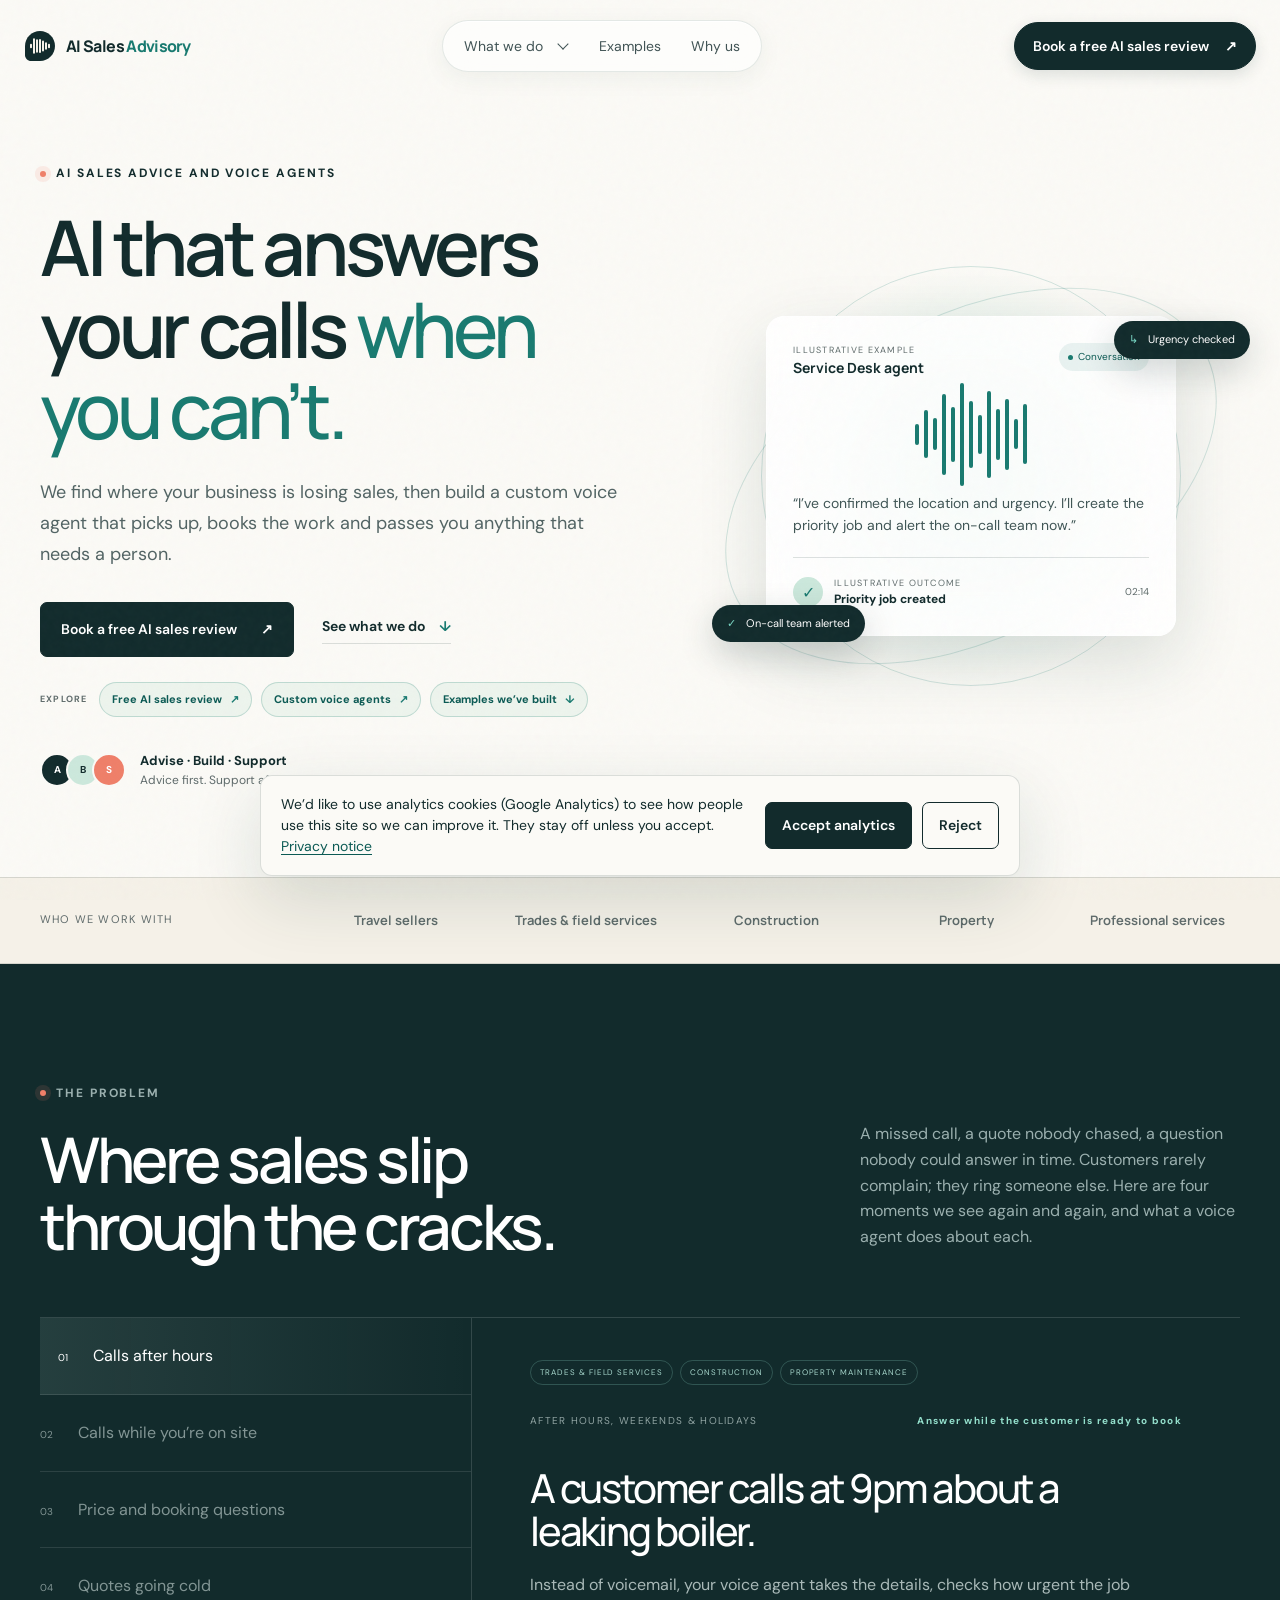
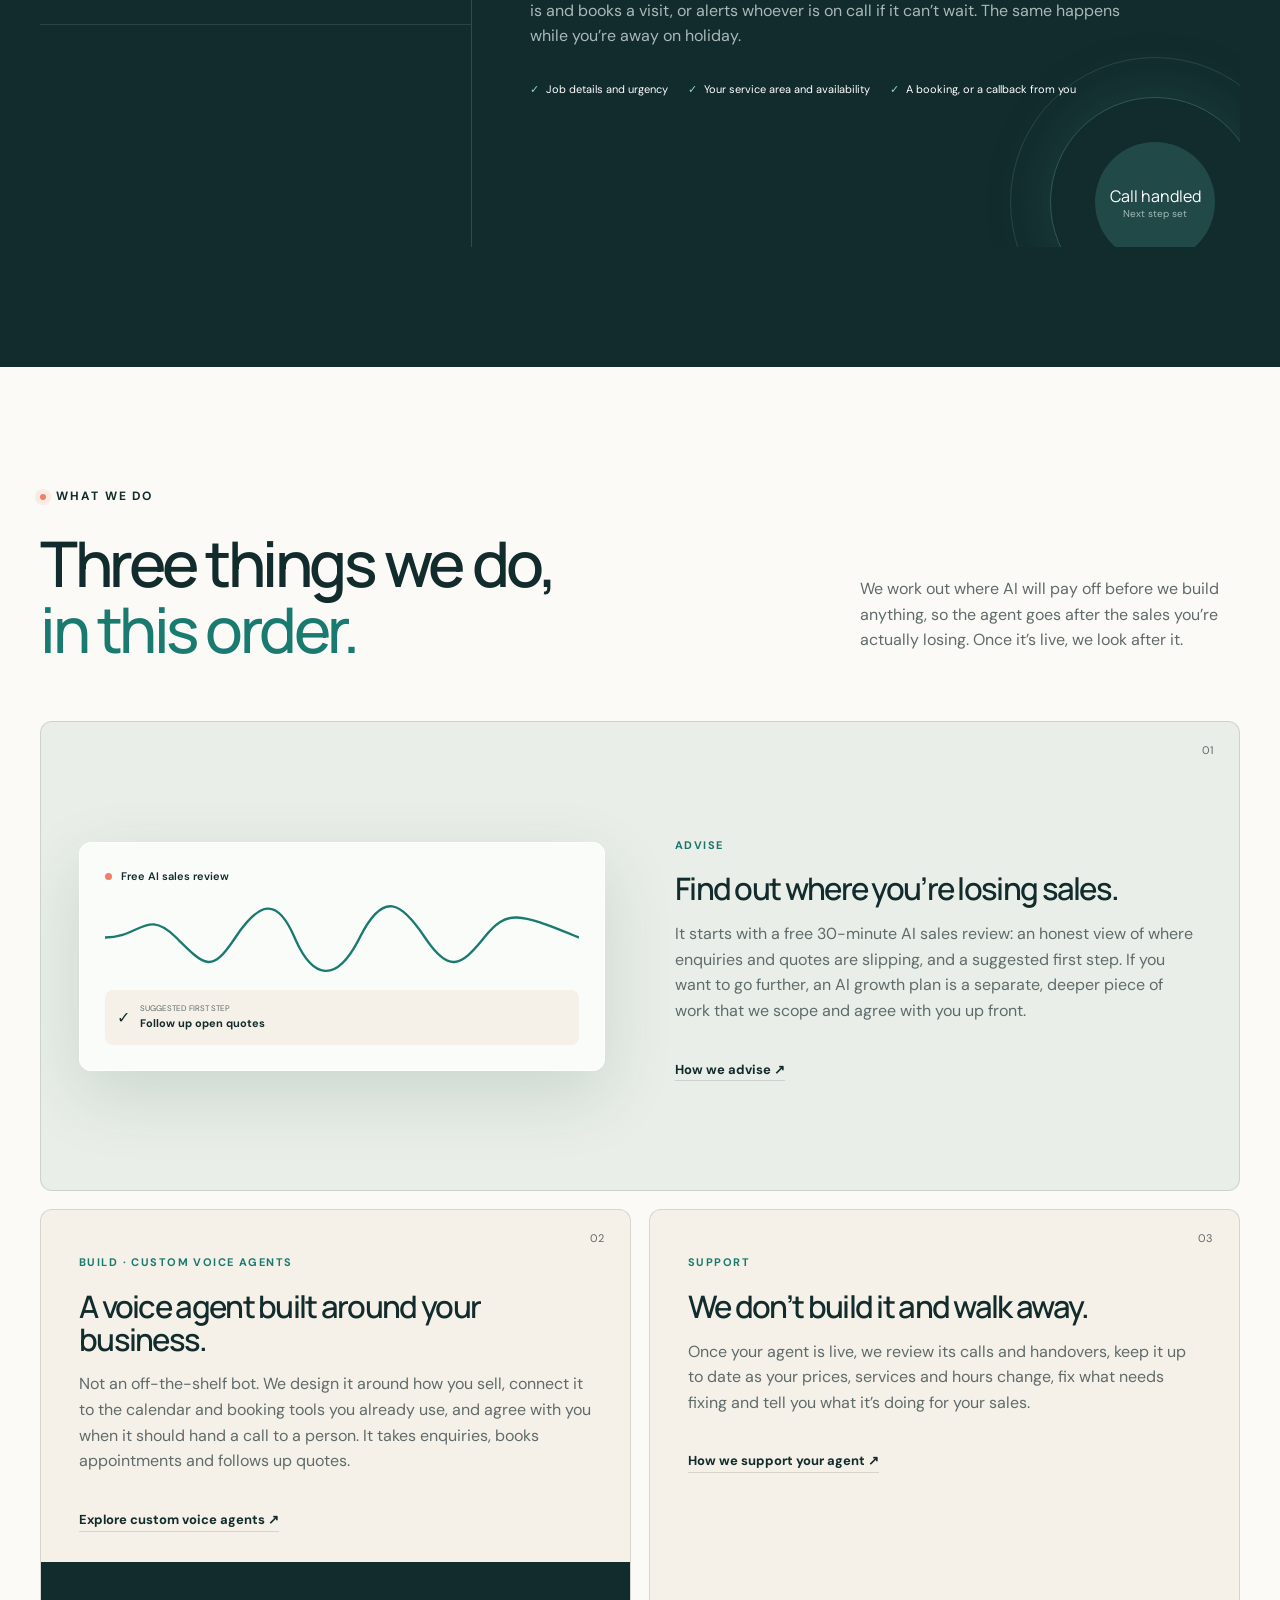
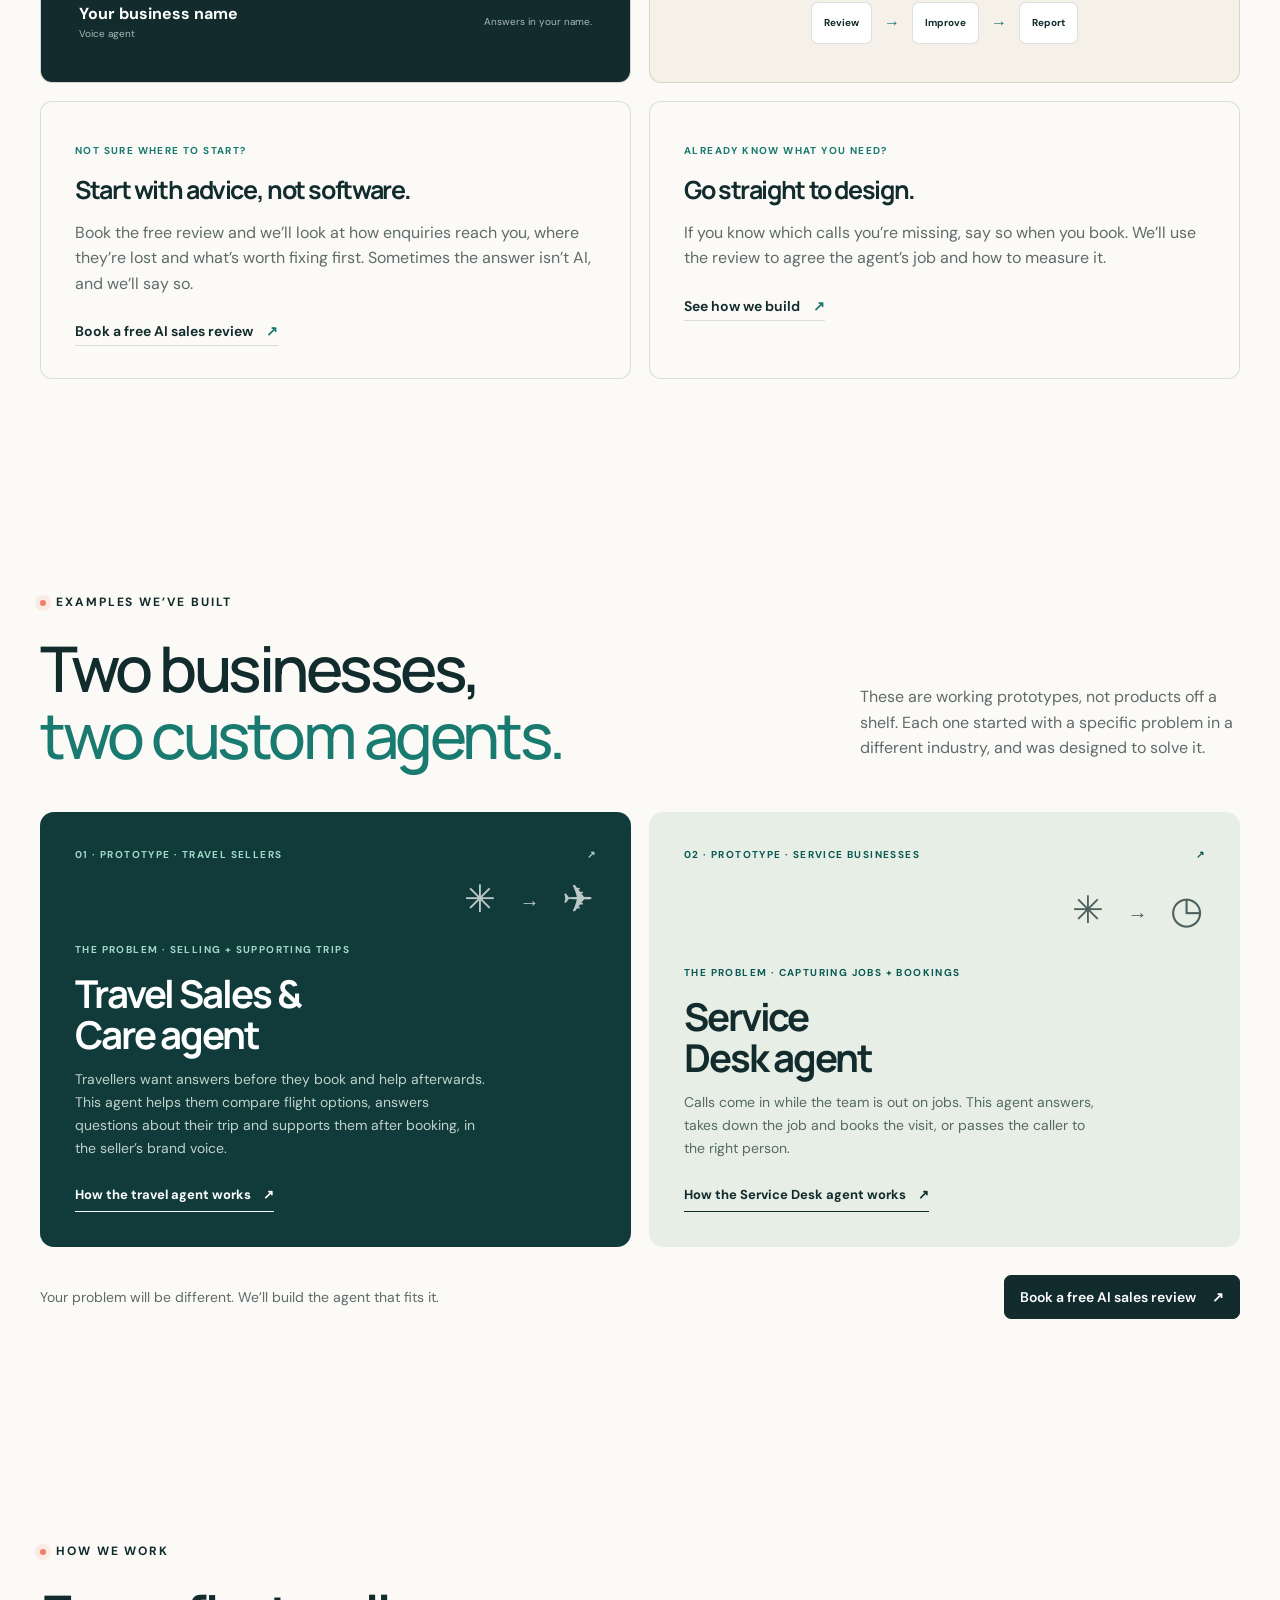
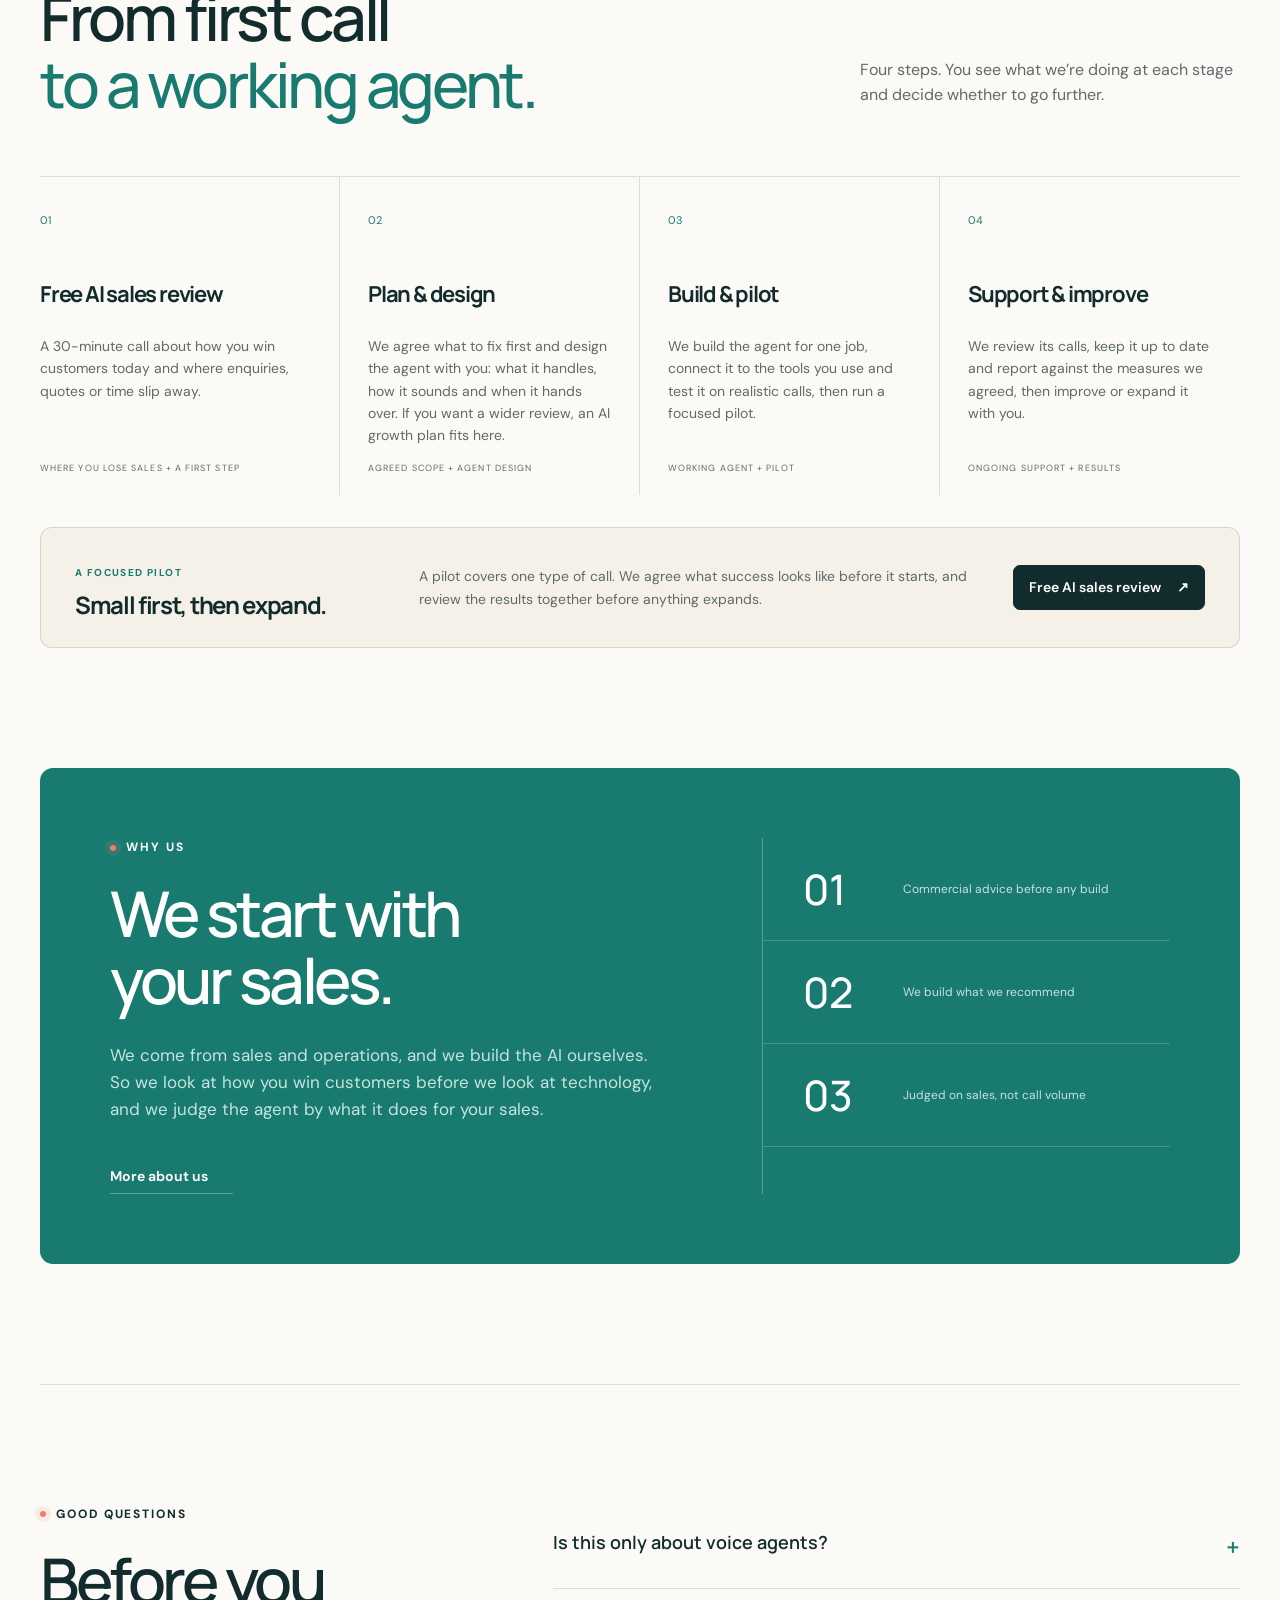
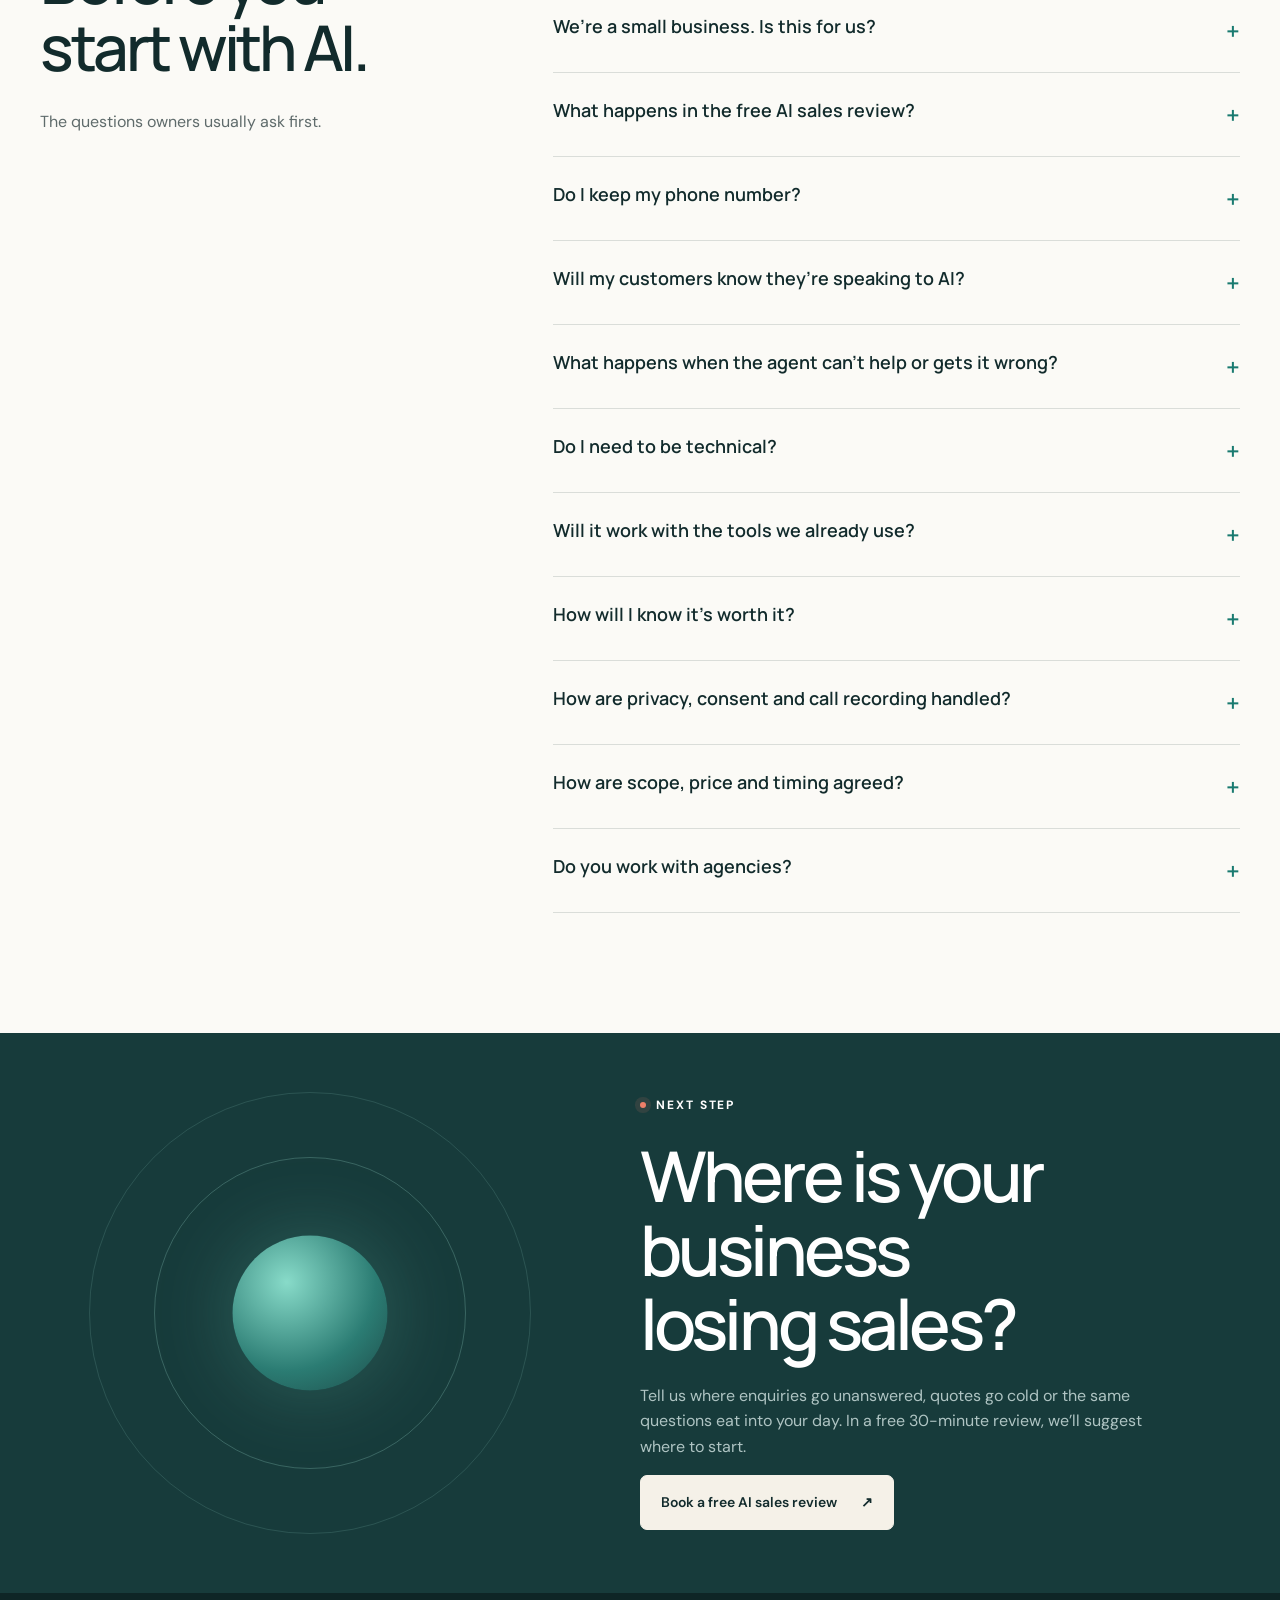
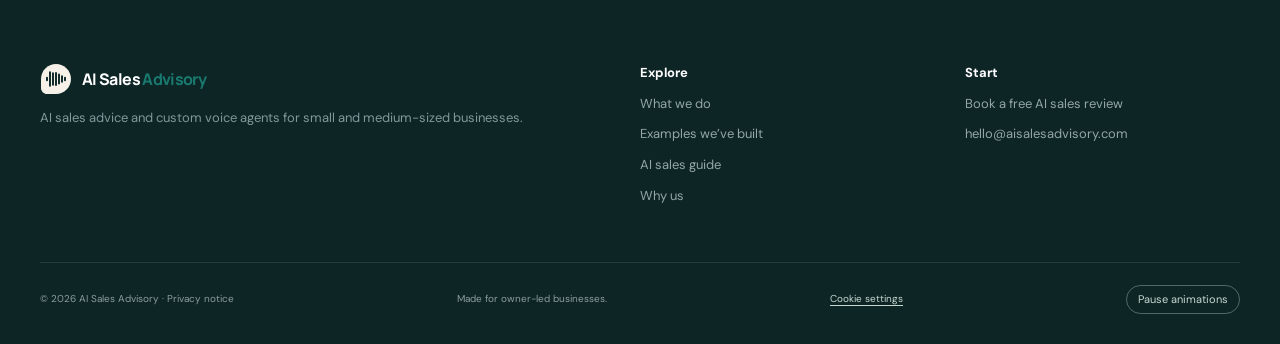
==== commit 69c7409f: "Add business email addresses to the site - Footer on every page: hello@aisalesadvisory.com - Booking" ====
--- a/index.html
+++ b/index.html
@@ -7,7 +7,7 @@
 <meta name="theme-color" content="#122b2c"><link rel="icon" href="/favicon.ico" sizes="32x32"><link rel="icon" href="/favicon.svg" type="image/svg+xml"><link rel="apple-touch-icon" href="/apple-touch-icon.png"><link rel="manifest" href="/site.webmanifest">
 <link rel="preload" href="/fonts/manrope-latin.woff2" as="font" type="font/woff2" crossorigin><link rel="preload" href="/fonts/dm-sans-latin.woff2" as="font" type="font/woff2" crossorigin><link rel="stylesheet" href="/styles.css">
 <meta property="og:type" content="website"><meta property="og:site_name" content="AI Sales Advisory"><meta property="og:locale" content="en_GB"><meta property="og:url" content="https://aisalesadvisory.com/"><meta property="og:title" content="AI voice agents for UK small businesses | AI Sales Advisory"><meta property="og:description" content="Custom AI voice agents that answer your calls when you can’t, plus advice on where AI will win you more sales. For UK small businesses. Free 30-min review."><meta property="og:image" content="https://aisalesadvisory.com/social-card.png"><meta property="og:image:width" content="1200"><meta property="og:image:height" content="630"><meta property="og:image:alt" content="AI Sales Advisory: AI that answers your calls when you can’t. AI sales advice, custom voice agents and support for small businesses."><meta name="twitter:card" content="summary_large_image"><meta name="twitter:title" content="AI voice agents for UK small businesses | AI Sales Advisory"><meta name="twitter:description" content="Custom AI voice agents that answer your calls when you can’t, plus advice on where AI will win you more sales. For UK small businesses. Free 30-min review."><meta name="twitter:image" content="https://aisalesadvisory.com/social-card.png">
-<script type="application/ld+json">{"@context":"https://schema.org","@graph":[{"@type":"Organization","@id":"https://aisalesadvisory.com/#organization","name":"AI Sales Advisory","url":"https://aisalesadvisory.com/","logo":{"@type":"ImageObject","url":"https://aisalesadvisory.com/logo-512.png","width":512,"height":512},"image":"https://aisalesadvisory.com/social-card.png","description":"AI Sales Advisory helps small and medium-sized businesses win more sales with AI. We advise, build custom voice agents and support them once they’re live.","areaServed":{"@type":"Country","name":"United Kingdom"},"knowsAbout":["AI voice agents","AI receptionists","Sales operations","Sales strategy","Customer enquiry handling"],"contactPoint":{"@type":"ContactPoint","contactType":"sales","url":"https://aisalesadvisory.com/contact.html","availableLanguage":"en-GB"}},{"@type":"WebSite","@id":"https://aisalesadvisory.com/#website","url":"https://aisalesadvisory.com/","name":"AI Sales Advisory","inLanguage":"en-GB","publisher":{"@id":"https://aisalesadvisory.com/#organization"}}]}</script><script type="application/ld+json">{"@context":"https://schema.org","@type":"FAQPage","@id":"https://aisalesadvisory.com/#faq","mainEntity":[{"@type":"Question","name":"Is this only about voice agents?","acceptedAnswer":{"@type":"Answer","text":"No. Voice agents are our main focus, because the phone is where many enquiries go unanswered. But we start with how you sell and run the business, and recommend what fits. That might be follow-up messages, better use of tools you already have, or no AI at all."}},{"@type":"Question","name":"We’re a small business. Is this for us?","acceptedAnswer":{"@type":"Answer","text":"Yes. We work with owner-led small and medium-sized businesses. If you’re the one answering the phone, chasing quotes and doing the admin, you’re exactly who we have in mind."}},{"@type":"Question","name":"What happens in the free AI sales review?","acceptedAnswer":{"@type":"Answer","text":"It’s a 30-minute call. We talk through how customers reach you, where enquiries or follow-ups slip and which tools you use. You come away with an honest view of where you’re losing sales and a suggested first step. The review is free. An AI growth plan, if you want one, is a separate piece of work that we scope and agree with you first."}},{"@type":"Question","name":"Do I keep my phone number?","acceptedAnswer":{"@type":"Answer","text":"Yes, in most cases. Your number stays the same, and calls can be forwarded to the agent when you don’t pick up, outside opening hours, or all the time if you prefer. We set this up with your phone provider. Urgent or safety-critical calls, such as someone reporting a gas smell, go straight to a person under the rules you set."}},{"@type":"Question","name":"Will my customers know they’re speaking to AI?","acceptedAnswer":{"@type":"Answer","text":"We recommend being upfront about it, and we design how and when the agent says so with you. We also make it easy for customers to reach a person whenever they need one."}},{"@type":"Question","name":"What happens when the agent can’t help or gets it wrong?","acceptedAnswer":{"@type":"Answer","text":"We agree in advance what it handles and what it doesn’t. Anything that needs judgement, specialist advice or a sensitive conversation stays with people. When the agent is unsure, it can ask for more detail, transfer the call, arrange a callback or note the request for you to review."}},{"@type":"Question","name":"Do I need to be technical?","acceptedAnswer":{"@type":"Answer","text":"No. We set up the connections, explain what the agent does and show you how to check its calls. You set the rules; we handle the build and look after it once it’s live."}},{"@type":"Question","name":"Will it work with the tools we already use?","acceptedAnswer":{"@type":"Answer","text":"We check before we build. We look at your phone line, calendar, booking system and any software you keep customer records in, and agree which connections the agent needs."}},{"@type":"Question","name":"How will I know it’s worth it?","acceptedAnswer":{"@type":"Answer","text":"We compare results with what happens today. Depending on your goal, that could mean more enquiries answered, more quotes followed up, more appointments booked or less time spent on routine calls. We agree the measures before a pilot starts."}},{"@type":"Question","name":"How are privacy, consent and call recording handled?","acceptedAnswer":{"@type":"Answer","text":"Requirements vary by business and by the tools involved. We work through data, disclosure, access, retention and recording during design, not as an afterthought."}},{"@type":"Question","name":"How are scope, price and timing agreed?","acceptedAnswer":{"@type":"Answer","text":"They depend on what you need, the tools involved and the support you want. We agree the work, price and timing with you before anything starts."}},{"@type":"Question","name":"Do you work with agencies?","acceptedAnswer":{"@type":"Answer","text":"Yes. We design and build voice agents that agencies and software firms offer to their own clients under their brand. How partnerships work."}}]}</script>
+<script type="application/ld+json">{"@context":"https://schema.org","@graph":[{"@type":"Organization","@id":"https://aisalesadvisory.com/#organization","name":"AI Sales Advisory","url":"https://aisalesadvisory.com/","logo":{"@type":"ImageObject","url":"https://aisalesadvisory.com/logo-512.png","width":512,"height":512},"image":"https://aisalesadvisory.com/social-card.png","description":"AI Sales Advisory helps small and medium-sized businesses win more sales with AI. We advise, build custom voice agents and support them once they’re live.","areaServed":{"@type":"Country","name":"United Kingdom"},"knowsAbout":["AI voice agents","AI receptionists","Sales operations","Sales strategy","Customer enquiry handling"],"email":"hello@aisalesadvisory.com","contactPoint":{"@type":"ContactPoint","contactType":"sales","email":"sales@aisalesadvisory.com","url":"https://aisalesadvisory.com/contact.html","availableLanguage":"en-GB"}},{"@type":"WebSite","@id":"https://aisalesadvisory.com/#website","url":"https://aisalesadvisory.com/","name":"AI Sales Advisory","inLanguage":"en-GB","publisher":{"@id":"https://aisalesadvisory.com/#organization"}}]}</script><script type="application/ld+json">{"@context":"https://schema.org","@type":"FAQPage","@id":"https://aisalesadvisory.com/#faq","mainEntity":[{"@type":"Question","name":"Is this only about voice agents?","acceptedAnswer":{"@type":"Answer","text":"No. Voice agents are our main focus, because the phone is where many enquiries go unanswered. But we start with how you sell and run the business, and recommend what fits. That might be follow-up messages, better use of tools you already have, or no AI at all."}},{"@type":"Question","name":"We’re a small business. Is this for us?","acceptedAnswer":{"@type":"Answer","text":"Yes. We work with owner-led small and medium-sized businesses. If you’re the one answering the phone, chasing quotes and doing the admin, you’re exactly who we have in mind."}},{"@type":"Question","name":"What happens in the free AI sales review?","acceptedAnswer":{"@type":"Answer","text":"It’s a 30-minute call. We talk through how customers reach you, where enquiries or follow-ups slip and which tools you use. You come away with an honest view of where you’re losing sales and a suggested first step. The review is free. An AI growth plan, if you want one, is a separate piece of work that we scope and agree with you first."}},{"@type":"Question","name":"Do I keep my phone number?","acceptedAnswer":{"@type":"Answer","text":"Yes, in most cases. Your number stays the same, and calls can be forwarded to the agent when you don’t pick up, outside opening hours, or all the time if you prefer. We set this up with your phone provider. Urgent or safety-critical calls, such as someone reporting a gas smell, go straight to a person under the rules you set."}},{"@type":"Question","name":"Will my customers know they’re speaking to AI?","acceptedAnswer":{"@type":"Answer","text":"We recommend being upfront about it, and we design how and when the agent says so with you. We also make it easy for customers to reach a person whenever they need one."}},{"@type":"Question","name":"What happens when the agent can’t help or gets it wrong?","acceptedAnswer":{"@type":"Answer","text":"We agree in advance what it handles and what it doesn’t. Anything that needs judgement, specialist advice or a sensitive conversation stays with people. When the agent is unsure, it can ask for more detail, transfer the call, arrange a callback or note the request for you to review."}},{"@type":"Question","name":"Do I need to be technical?","acceptedAnswer":{"@type":"Answer","text":"No. We set up the connections, explain what the agent does and show you how to check its calls. You set the rules; we handle the build and look after it once it’s live."}},{"@type":"Question","name":"Will it work with the tools we already use?","acceptedAnswer":{"@type":"Answer","text":"We check before we build. We look at your phone line, calendar, booking system and any software you keep customer records in, and agree which connections the agent needs."}},{"@type":"Question","name":"How will I know it’s worth it?","acceptedAnswer":{"@type":"Answer","text":"We compare results with what happens today. Depending on your goal, that could mean more enquiries answered, more quotes followed up, more appointments booked or less time spent on routine calls. We agree the measures before a pilot starts."}},{"@type":"Question","name":"How are privacy, consent and call recording handled?","acceptedAnswer":{"@type":"Answer","text":"Requirements vary by business and by the tools involved. We work through data, disclosure, access, retention and recording during design, not as an afterthought."}},{"@type":"Question","name":"How are scope, price and timing agreed?","acceptedAnswer":{"@type":"Answer","text":"They depend on what you need, the tools involved and the support you want. We agree the work, price and timing with you before anything starts."}},{"@type":"Question","name":"Do you work with agencies?","acceptedAnswer":{"@type":"Answer","text":"Yes. We design and build voice agents that agencies and software firms offer to their own clients under their brand. How partnerships work."}}]}</script>
 <script src="/analytics.js" defer></script>
 </head>
 <body><a class="skip-link" href="#main-content">Skip to content</a><div class="noise" aria-hidden="true"></div>
@@ -30,5 +30,5 @@
     <section class="section shell faq-section"><div class="faq-intro reveal"><div class="eyebrow"><i></i> Good questions</div><h2>Before you start with AI.</h2><p>The questions owners usually ask first.</p></div><div class="faq-list"><details class="reveal"><summary>Is this only about voice agents?<span aria-hidden="true">+</span></summary><p>No. Voice agents are our main focus, because the phone is where many enquiries go unanswered. But we start with how you sell and run the business, and recommend what fits. That might be follow-up messages, better use of tools you already have, or no AI at all.</p></details><details class="reveal"><summary>We’re a small business. Is this for us?<span aria-hidden="true">+</span></summary><p>Yes. We work with owner-led small and medium-sized businesses. If you’re the one answering the phone, chasing quotes and doing the admin, you’re exactly who we have in mind.</p></details><details class="reveal"><summary>What happens in the free AI sales review?<span aria-hidden="true">+</span></summary><p>It’s a 30-minute call. We talk through how customers reach you, where enquiries or follow-ups slip and which tools you use. You come away with an honest view of where you’re losing sales and a suggested first step. The review is free. An AI growth plan, if you want one, is a separate piece of work that we scope and agree with you first.</p></details><details class="reveal"><summary>Do I keep my phone number?<span aria-hidden="true">+</span></summary><p>Yes, in most cases. Your number stays the same, and calls can be forwarded to the agent when you don’t pick up, outside opening hours, or all the time if you prefer. We set this up with your phone provider. Urgent or safety-critical calls, such as someone reporting a gas smell, go straight to a person under the rules you set.</p></details><details class="reveal"><summary>Will my customers know they’re speaking to AI?<span aria-hidden="true">+</span></summary><p>We recommend being upfront about it, and we design how and when the agent says so with you. We also make it easy for customers to reach a person whenever they need one.</p></details><details class="reveal"><summary>What happens when the agent can’t help or gets it wrong?<span aria-hidden="true">+</span></summary><p>We agree in advance what it handles and what it doesn’t. Anything that needs judgement, specialist advice or a sensitive conversation stays with people. When the agent is unsure, it can ask for more detail, transfer the call, arrange a callback or note the request for you to review.</p></details><details class="reveal"><summary>Do I need to be technical?<span aria-hidden="true">+</span></summary><p>No. We set up the connections, explain what the agent does and show you how to check its calls. You set the rules; we handle the build and look after it once it’s live.</p></details><details class="reveal"><summary>Will it work with the tools we already use?<span aria-hidden="true">+</span></summary><p>We check before we build. We look at your phone line, calendar, booking system and any software you keep customer records in, and agree which connections the agent needs.</p></details><details class="reveal"><summary>How will I know it’s worth it?<span aria-hidden="true">+</span></summary><p>We compare results with what happens today. Depending on your goal, that could mean more enquiries answered, more quotes followed up, more appointments booked or less time spent on routine calls. We agree the measures before a pilot starts.</p></details><details class="reveal"><summary>How are privacy, consent and call recording handled?<span aria-hidden="true">+</span></summary><p>Requirements vary by business and by the tools involved. We work through data, disclosure, access, retention and recording during design, not as an afterthought.</p></details><details class="reveal"><summary>How are scope, price and timing agreed?<span aria-hidden="true">+</span></summary><p>They depend on what you need, the tools involved and the support you want. We agree the work, price and timing with you before anything starts.</p></details><details class="reveal"><summary>Do you work with agencies?<span aria-hidden="true">+</span></summary><p>Yes. We design and build voice agents that agencies and software firms offer to their own clients under their brand. <a href="services.html#white-label">How partnerships work</a>.</p></details></div></section>
     <section class="closing"><div class="shell closing-inner reveal"><div class="closing-orb"><span></span></div><div><div class="eyebrow light"><i></i> Next step</div><h2>Where is your business<br>losing sales?</h2><p>Tell us where enquiries go unanswered, quotes go cold or the same questions eat into your day. In a free 30-minute review, we’ll suggest where to start.</p><a class="button button-light" href="contact.html">Book a free AI sales review <span>↗</span></a></div></div></section>
   </main>
-  <footer><div class="shell footer-grid"><div><a class="brand footer-brand" href="index.html"><span class="brand-mark" aria-hidden="true">A</span><span>AI Sales <em>Advisory</em></span></a><p>AI sales advice and custom voice agents for small and medium-sized businesses.</p></div><div><strong>Explore</strong><a href="services.html">What we do</a><a href="solutions.html">Examples we’ve built</a><a href="resources.html">AI sales guide</a><a href="about.html">Why us</a></div><div><strong>Start</strong><a href="contact.html">Book a free AI sales review</a></div></div><div class="shell footer-bottom"><span>© 2026 AI Sales Advisory · <a href="privacy.html">Privacy notice</a></span><span>Made for owner-led businesses.</span></div></footer><script src="/script.js" defer></script>
+  <footer><div class="shell footer-grid"><div><a class="brand footer-brand" href="index.html"><span class="brand-mark" aria-hidden="true">A</span><span>AI Sales <em>Advisory</em></span></a><p>AI sales advice and custom voice agents for small and medium-sized businesses.</p></div><div><strong>Explore</strong><a href="services.html">What we do</a><a href="solutions.html">Examples we’ve built</a><a href="resources.html">AI sales guide</a><a href="about.html">Why us</a></div><div><strong>Start</strong><a href="contact.html">Book a free AI sales review</a><a href="mailto:hello@aisalesadvisory.com">hello@aisalesadvisory.com</a></div></div><div class="shell footer-bottom"><span>© 2026 AI Sales Advisory · <a href="privacy.html">Privacy notice</a></span><span>Made for owner-led businesses.</span></div></footer><script src="/script.js" defer></script>
 </body></html>
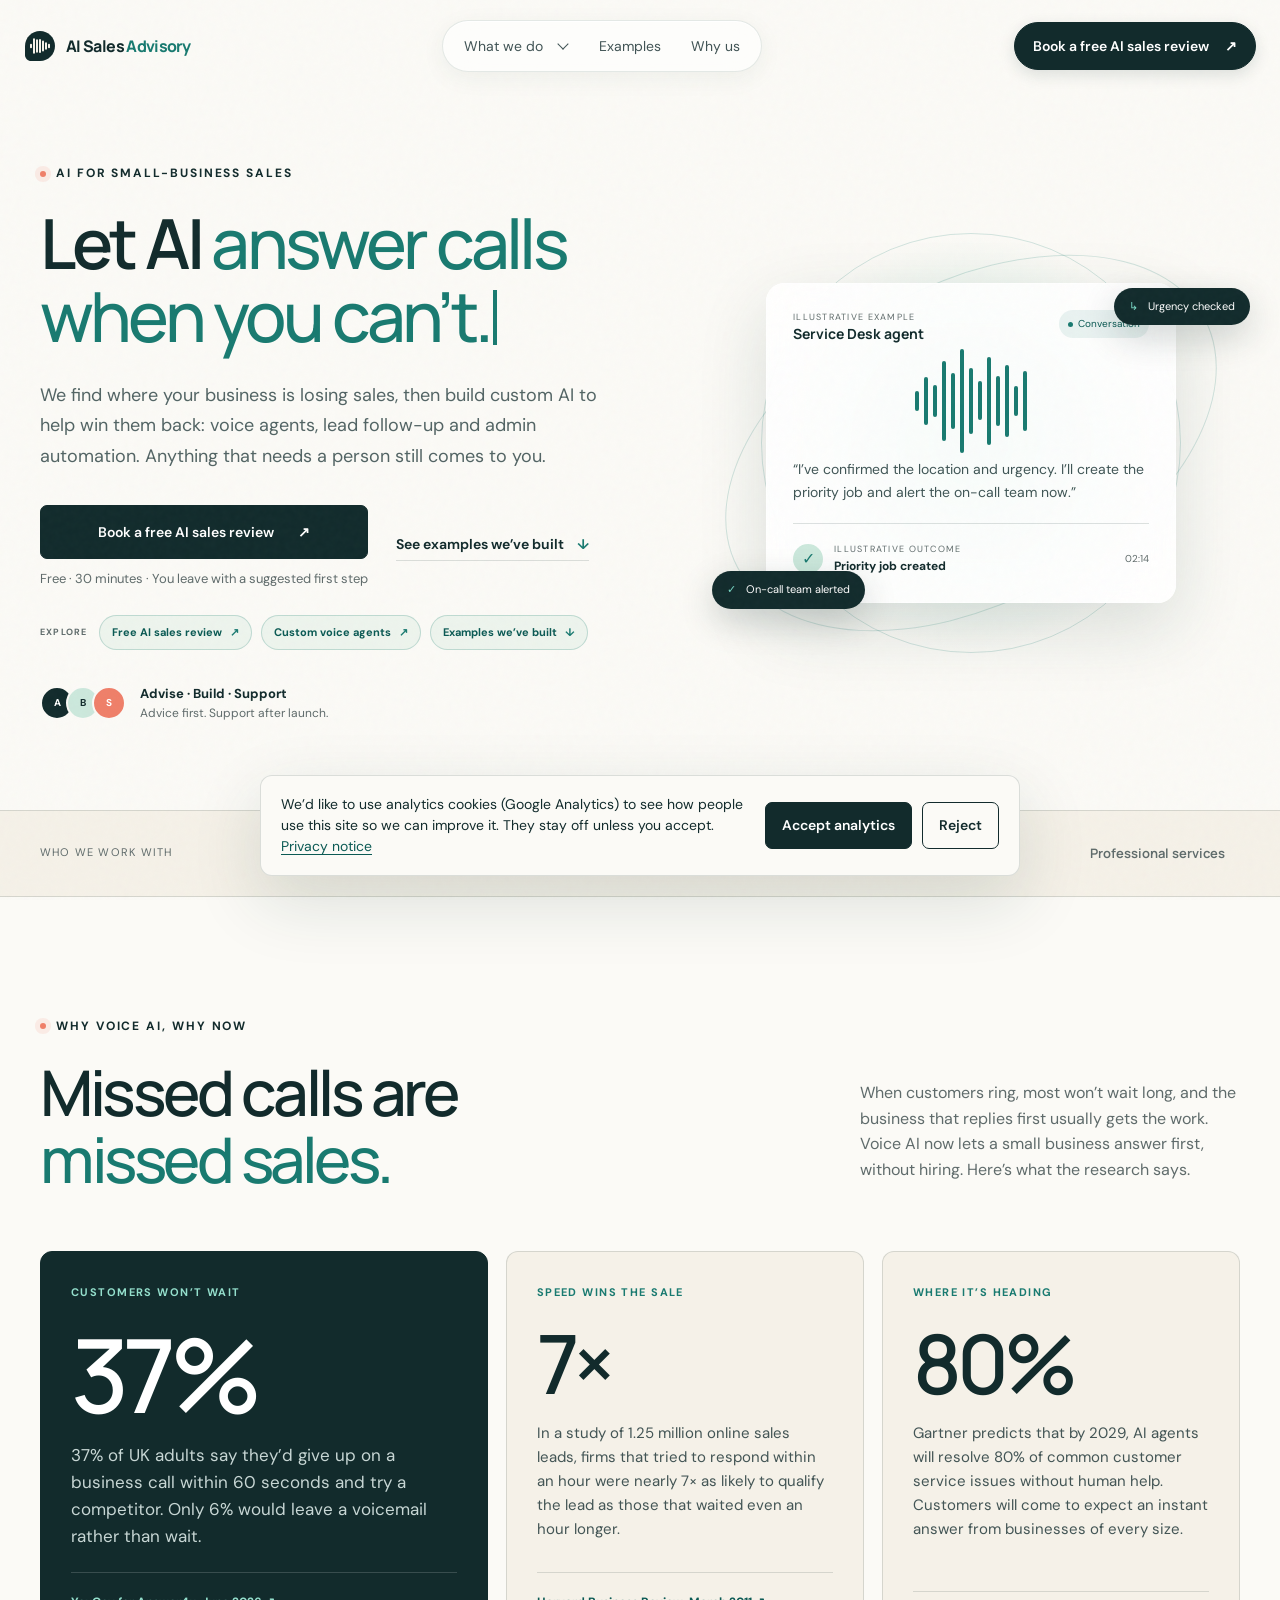
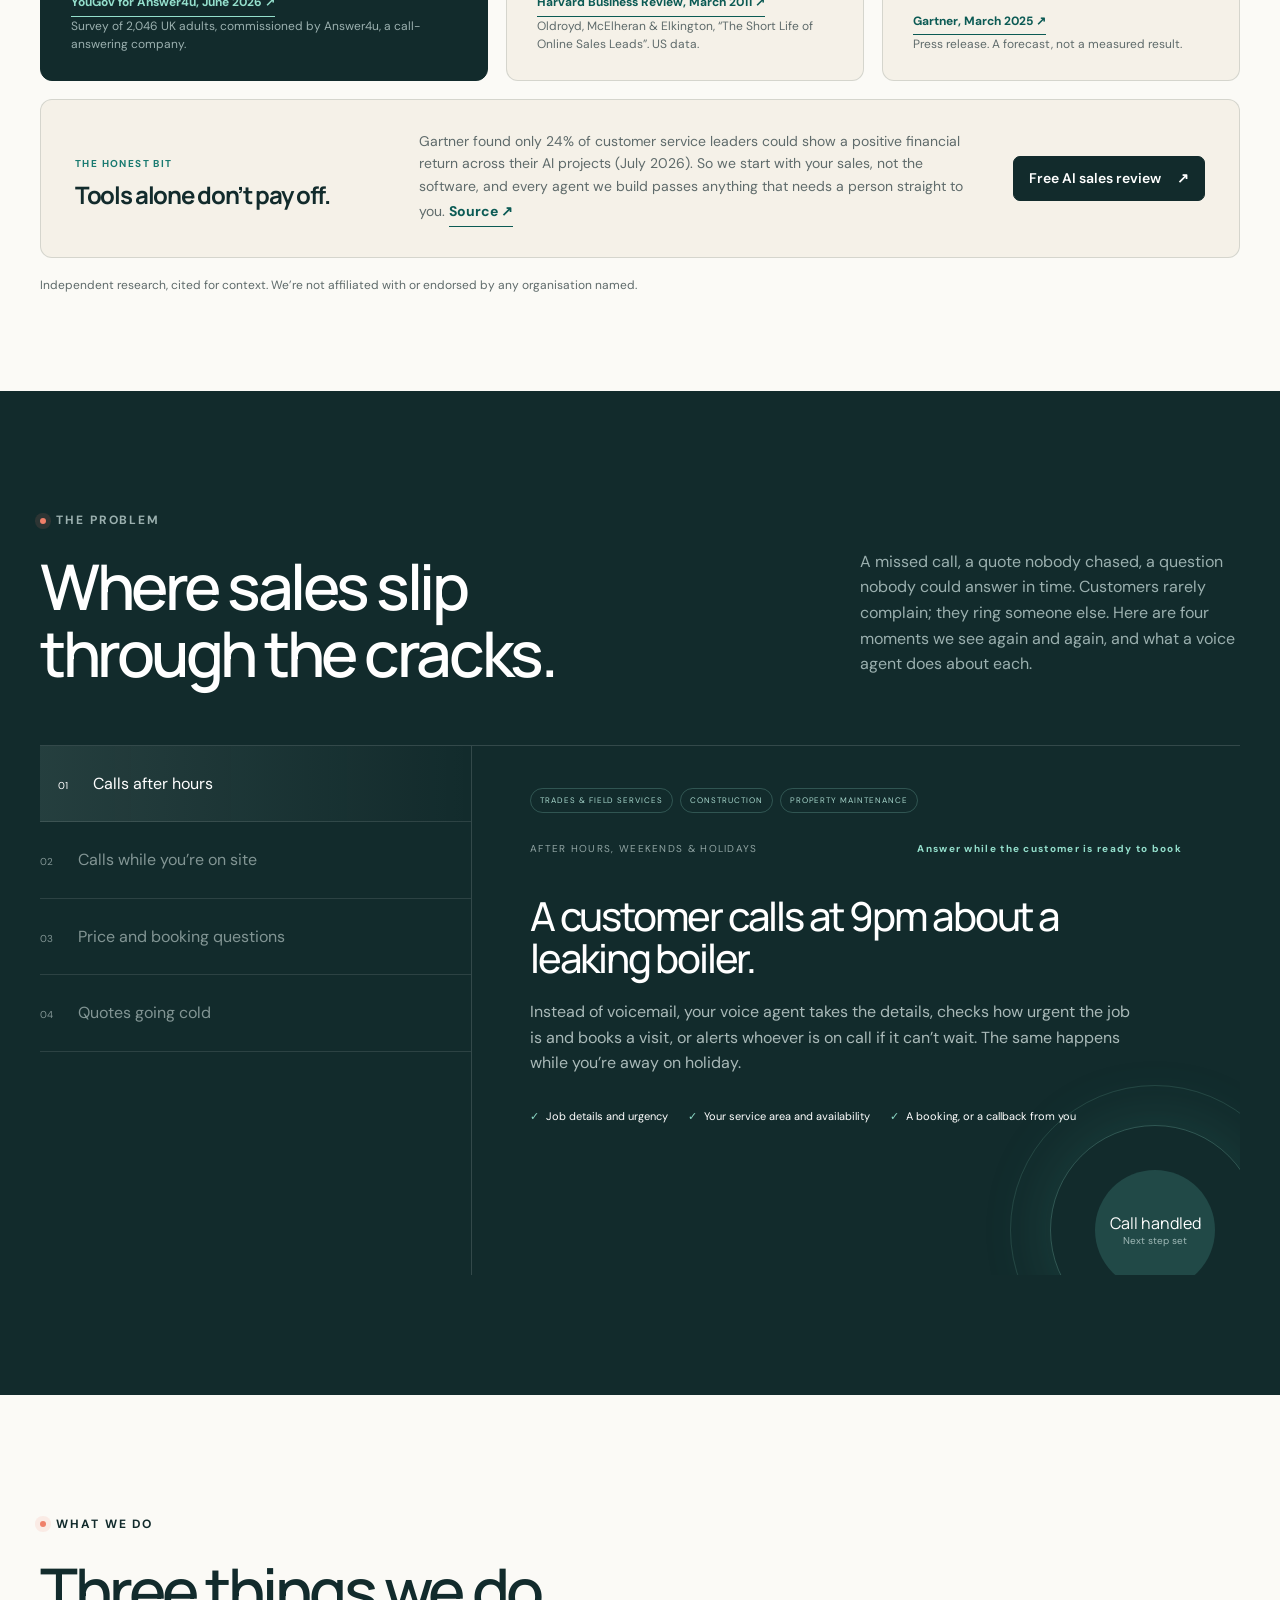
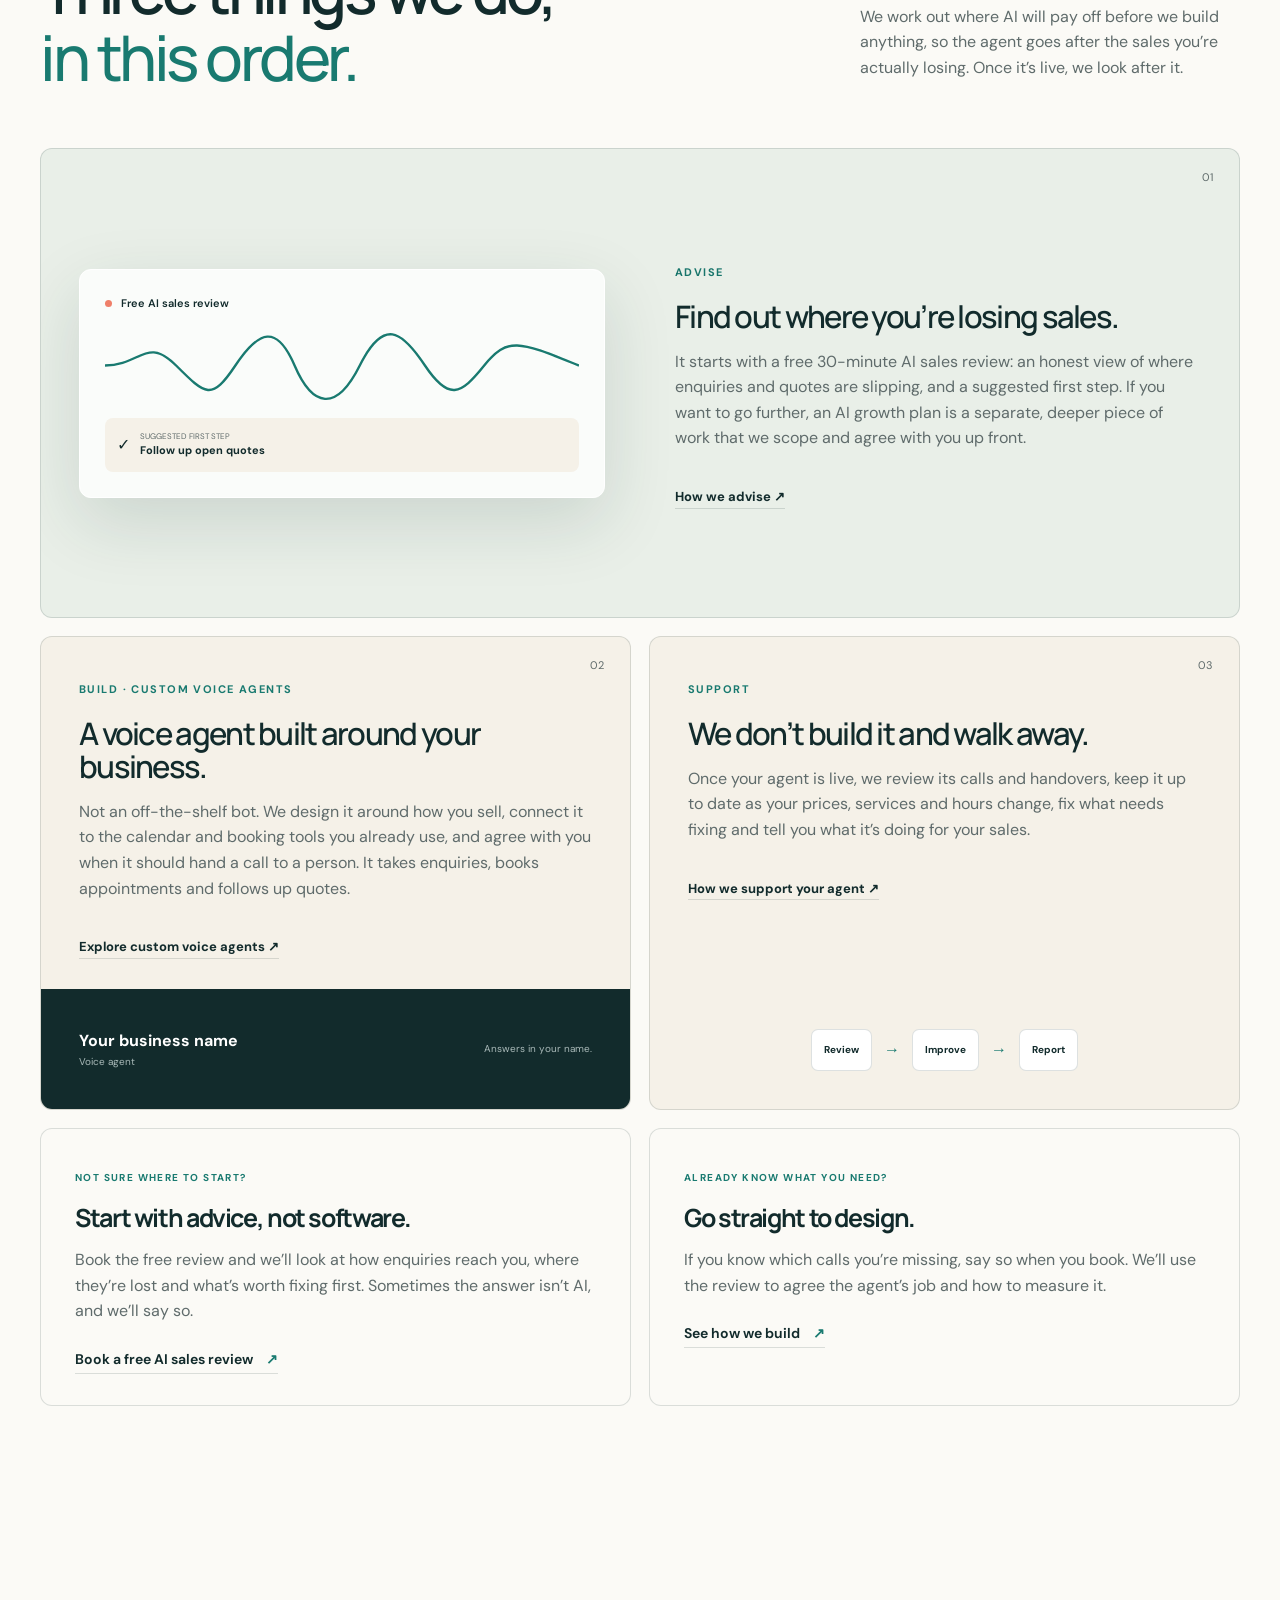
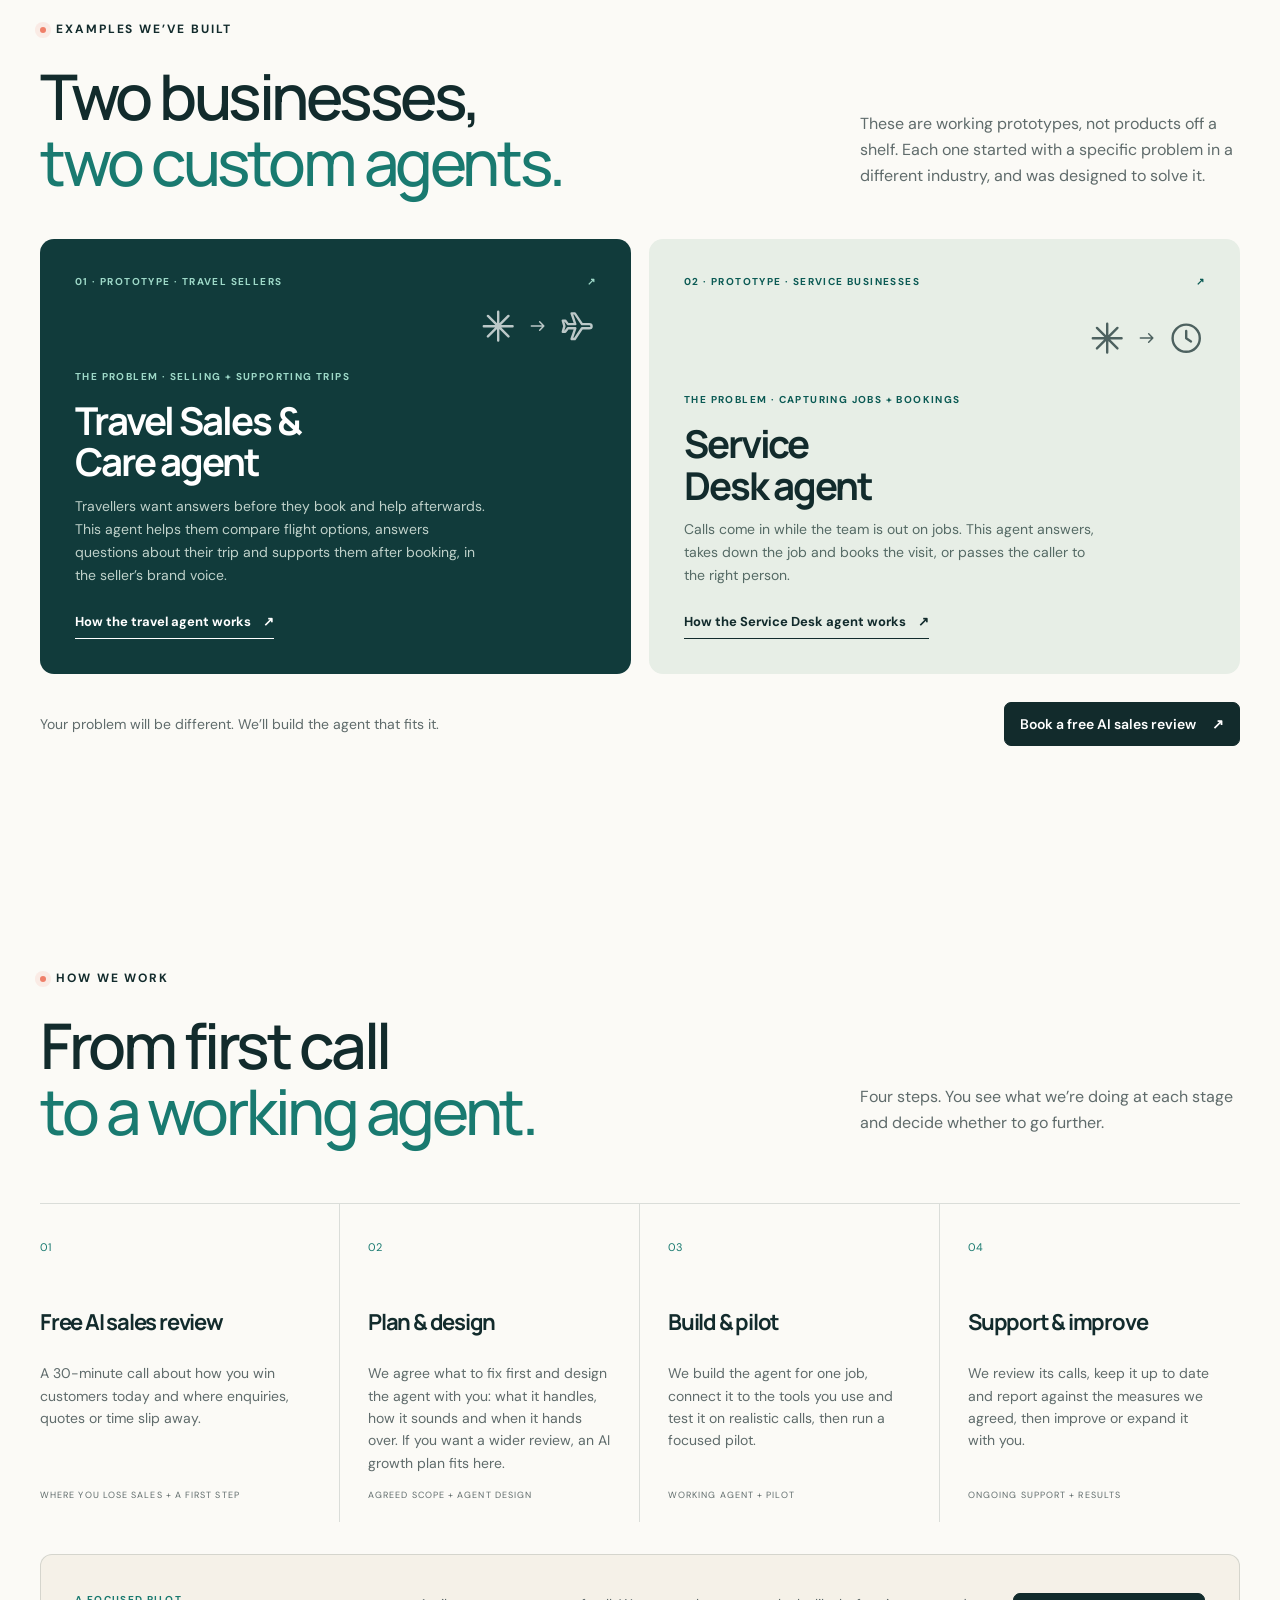
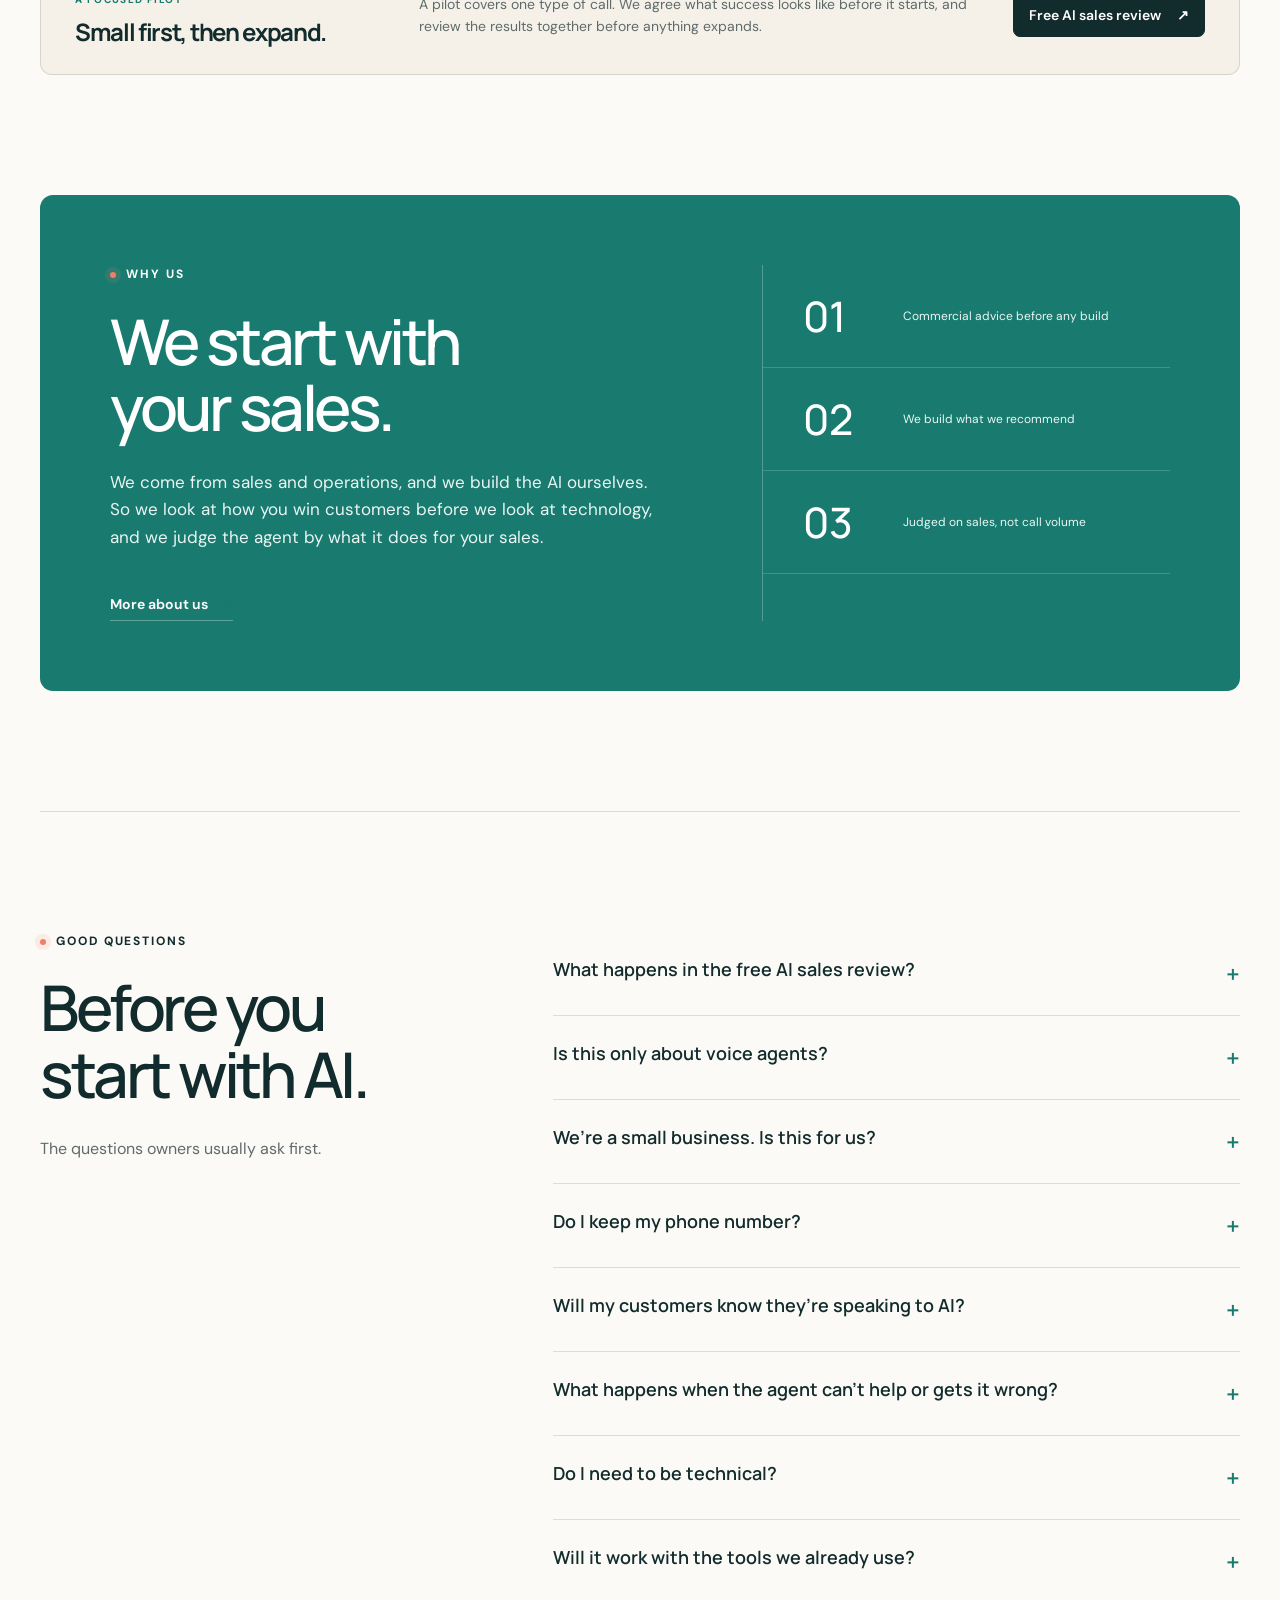
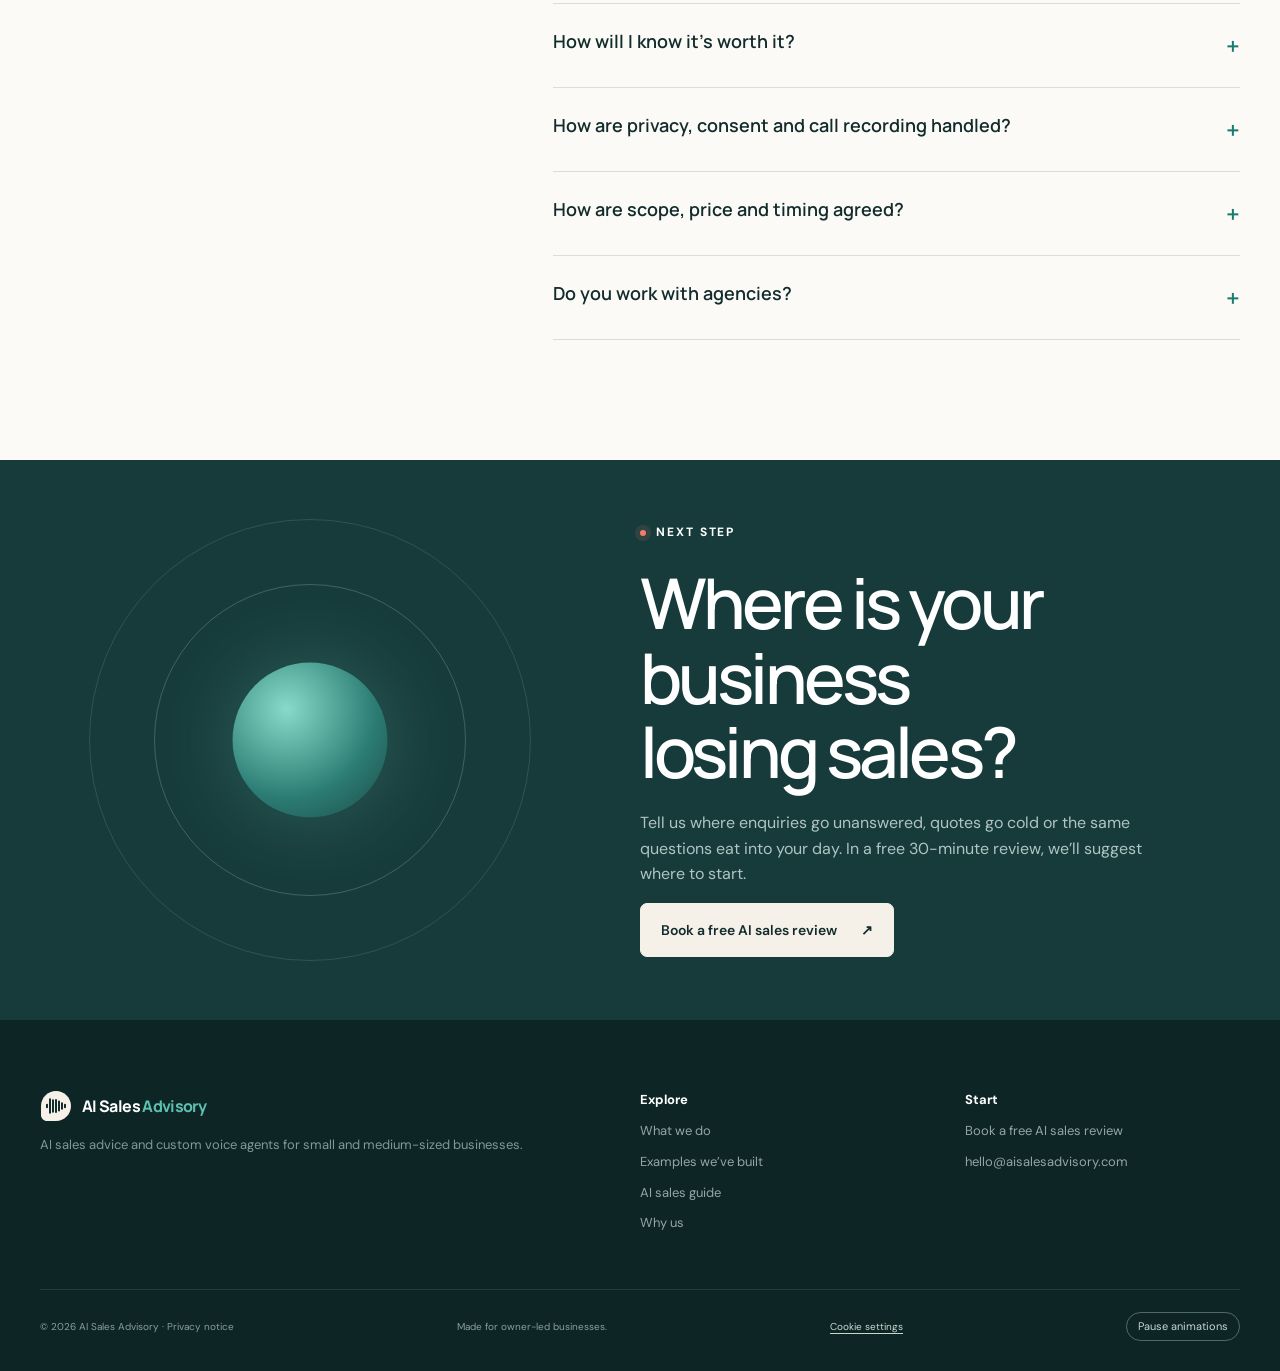
==== commit aec3d7a9: "Homepage: typing hero, research section, line icons, mobile CTA - Replace emoji-prone glyphs (✳ ✈ ◷)" ====
--- a/index.html
+++ b/index.html
@@ -2,33 +2,34 @@
 <html lang="en-GB">
 <head>
 <meta charset="utf-8"><meta name="viewport" content="width=device-width,initial-scale=1">
-<title>AI voice agents for UK small businesses | AI Sales Advisory</title><meta name="description" content="Custom AI voice agents that answer your calls when you can’t, plus advice on where AI will win you more sales. For UK small businesses. Free 30-min review.">
+<title>AI voice agents for small business, UK | AI Sales Advisory</title><meta name="description" content="Custom AI that helps UK small businesses win more sales: voice agents that answer calls when you can’t, quote follow-up and admin. Free 30-min review.">
 <link rel="canonical" href="https://aisalesadvisory.com/">
 <meta name="theme-color" content="#122b2c"><link rel="icon" href="/favicon.ico" sizes="32x32"><link rel="icon" href="/favicon.svg" type="image/svg+xml"><link rel="apple-touch-icon" href="/apple-touch-icon.png"><link rel="manifest" href="/site.webmanifest">
 <link rel="preload" href="/fonts/manrope-latin.woff2" as="font" type="font/woff2" crossorigin><link rel="preload" href="/fonts/dm-sans-latin.woff2" as="font" type="font/woff2" crossorigin><link rel="stylesheet" href="/styles.css">
-<meta property="og:type" content="website"><meta property="og:site_name" content="AI Sales Advisory"><meta property="og:locale" content="en_GB"><meta property="og:url" content="https://aisalesadvisory.com/"><meta property="og:title" content="AI voice agents for UK small businesses | AI Sales Advisory"><meta property="og:description" content="Custom AI voice agents that answer your calls when you can’t, plus advice on where AI will win you more sales. For UK small businesses. Free 30-min review."><meta property="og:image" content="https://aisalesadvisory.com/social-card.png"><meta property="og:image:width" content="1200"><meta property="og:image:height" content="630"><meta property="og:image:alt" content="AI Sales Advisory: AI that answers your calls when you can’t. AI sales advice, custom voice agents and support for small businesses."><meta name="twitter:card" content="summary_large_image"><meta name="twitter:title" content="AI voice agents for UK small businesses | AI Sales Advisory"><meta name="twitter:description" content="Custom AI voice agents that answer your calls when you can’t, plus advice on where AI will win you more sales. For UK small businesses. Free 30-min review."><meta name="twitter:image" content="https://aisalesadvisory.com/social-card.png">
-<script type="application/ld+json">{"@context":"https://schema.org","@graph":[{"@type":"Organization","@id":"https://aisalesadvisory.com/#organization","name":"AI Sales Advisory","url":"https://aisalesadvisory.com/","logo":{"@type":"ImageObject","url":"https://aisalesadvisory.com/logo-512.png","width":512,"height":512},"image":"https://aisalesadvisory.com/social-card.png","description":"AI Sales Advisory helps small and medium-sized businesses win more sales with AI. We advise, build custom voice agents and support them once they’re live.","areaServed":{"@type":"Country","name":"United Kingdom"},"knowsAbout":["AI voice agents","AI receptionists","Sales operations","Sales strategy","Customer enquiry handling"],"email":"hello@aisalesadvisory.com","contactPoint":{"@type":"ContactPoint","contactType":"sales","email":"sales@aisalesadvisory.com","url":"https://aisalesadvisory.com/contact.html","availableLanguage":"en-GB"}},{"@type":"WebSite","@id":"https://aisalesadvisory.com/#website","url":"https://aisalesadvisory.com/","name":"AI Sales Advisory","inLanguage":"en-GB","publisher":{"@id":"https://aisalesadvisory.com/#organization"}}]}</script><script type="application/ld+json">{"@context":"https://schema.org","@type":"FAQPage","@id":"https://aisalesadvisory.com/#faq","mainEntity":[{"@type":"Question","name":"Is this only about voice agents?","acceptedAnswer":{"@type":"Answer","text":"No. Voice agents are our main focus, because the phone is where many enquiries go unanswered. But we start with how you sell and run the business, and recommend what fits. That might be follow-up messages, better use of tools you already have, or no AI at all."}},{"@type":"Question","name":"We’re a small business. Is this for us?","acceptedAnswer":{"@type":"Answer","text":"Yes. We work with owner-led small and medium-sized businesses. If you’re the one answering the phone, chasing quotes and doing the admin, you’re exactly who we have in mind."}},{"@type":"Question","name":"What happens in the free AI sales review?","acceptedAnswer":{"@type":"Answer","text":"It’s a 30-minute call. We talk through how customers reach you, where enquiries or follow-ups slip and which tools you use. You come away with an honest view of where you’re losing sales and a suggested first step. The review is free. An AI growth plan, if you want one, is a separate piece of work that we scope and agree with you first."}},{"@type":"Question","name":"Do I keep my phone number?","acceptedAnswer":{"@type":"Answer","text":"Yes, in most cases. Your number stays the same, and calls can be forwarded to the agent when you don’t pick up, outside opening hours, or all the time if you prefer. We set this up with your phone provider. Urgent or safety-critical calls, such as someone reporting a gas smell, go straight to a person under the rules you set."}},{"@type":"Question","name":"Will my customers know they’re speaking to AI?","acceptedAnswer":{"@type":"Answer","text":"We recommend being upfront about it, and we design how and when the agent says so with you. We also make it easy for customers to reach a person whenever they need one."}},{"@type":"Question","name":"What happens when the agent can’t help or gets it wrong?","acceptedAnswer":{"@type":"Answer","text":"We agree in advance what it handles and what it doesn’t. Anything that needs judgement, specialist advice or a sensitive conversation stays with people. When the agent is unsure, it can ask for more detail, transfer the call, arrange a callback or note the request for you to review."}},{"@type":"Question","name":"Do I need to be technical?","acceptedAnswer":{"@type":"Answer","text":"No. We set up the connections, explain what the agent does and show you how to check its calls. You set the rules; we handle the build and look after it once it’s live."}},{"@type":"Question","name":"Will it work with the tools we already use?","acceptedAnswer":{"@type":"Answer","text":"We check before we build. We look at your phone line, calendar, booking system and any software you keep customer records in, and agree which connections the agent needs."}},{"@type":"Question","name":"How will I know it’s worth it?","acceptedAnswer":{"@type":"Answer","text":"We compare results with what happens today. Depending on your goal, that could mean more enquiries answered, more quotes followed up, more appointments booked or less time spent on routine calls. We agree the measures before a pilot starts."}},{"@type":"Question","name":"How are privacy, consent and call recording handled?","acceptedAnswer":{"@type":"Answer","text":"Requirements vary by business and by the tools involved. We work through data, disclosure, access, retention and recording during design, not as an afterthought."}},{"@type":"Question","name":"How are scope, price and timing agreed?","acceptedAnswer":{"@type":"Answer","text":"They depend on what you need, the tools involved and the support you want. We agree the work, price and timing with you before anything starts."}},{"@type":"Question","name":"Do you work with agencies?","acceptedAnswer":{"@type":"Answer","text":"Yes. We design and build voice agents that agencies and software firms offer to their own clients under their brand. How partnerships work."}}]}</script>
+<meta property="og:type" content="website"><meta property="og:site_name" content="AI Sales Advisory"><meta property="og:locale" content="en_GB"><meta property="og:url" content="https://aisalesadvisory.com/"><meta property="og:title" content="AI voice agents for small business, UK | AI Sales Advisory"><meta property="og:description" content="Custom AI that helps UK small businesses win more sales: voice agents that answer calls when you can’t, quote follow-up and admin. Free 30-min review."><meta property="og:image" content="https://aisalesadvisory.com/social-card.png"><meta property="og:image:width" content="1200"><meta property="og:image:height" content="630"><meta property="og:image:alt" content="AI Sales Advisory: AI that answers your calls when you can’t. AI sales advice, custom voice agents and support for small businesses."><meta name="twitter:card" content="summary_large_image"><meta name="twitter:title" content="AI voice agents for small business, UK | AI Sales Advisory"><meta name="twitter:description" content="Custom AI that helps UK small businesses win more sales: voice agents that answer calls when you can’t, quote follow-up and admin. Free 30-min review."><meta name="twitter:image" content="https://aisalesadvisory.com/social-card.png">
+<script type="application/ld+json">{"@context":"https://schema.org","@graph":[{"@type":"Organization","@id":"https://aisalesadvisory.com/#organization","name":"AI Sales Advisory","url":"https://aisalesadvisory.com/","logo":{"@type":"ImageObject","url":"https://aisalesadvisory.com/logo-512.png","width":512,"height":512},"image":"https://aisalesadvisory.com/social-card.png","description":"AI Sales Advisory helps small and medium-sized businesses win more sales with AI. We advise, build custom voice agents and support them once they’re live.","areaServed":{"@type":"Country","name":"United Kingdom"},"knowsAbout":["AI voice agents","AI receptionists","Sales operations","Sales strategy","Customer enquiry handling"],"email":"hello@aisalesadvisory.com","contactPoint":{"@type":"ContactPoint","contactType":"sales","email":"sales@aisalesadvisory.com","url":"https://aisalesadvisory.com/contact.html","availableLanguage":"en-GB"}},{"@type":"WebSite","@id":"https://aisalesadvisory.com/#website","url":"https://aisalesadvisory.com/","name":"AI Sales Advisory","inLanguage":"en-GB","publisher":{"@id":"https://aisalesadvisory.com/#organization"}}]}</script><script type="application/ld+json">{"@context":"https://schema.org","@type":"FAQPage","@id":"https://aisalesadvisory.com/#faq","mainEntity":[{"@type":"Question","name":"Is this only about voice agents?","acceptedAnswer":{"@type":"Answer","text":"No. Voice agents are our main focus, because the phone is where many enquiries go unanswered. But we start with how you sell and run the business, and recommend what fits. That might be follow-up messages, better use of tools you already have, or no AI at all."}},{"@type":"Question","name":"We’re a small business. Is this for us?","acceptedAnswer":{"@type":"Answer","text":"Yes. We work with owner-led small and medium-sized businesses. If you’re the one answering the phone, chasing quotes and doing the admin, you’re exactly who we have in mind."}},{"@type":"Question","name":"What happens in the free AI sales review?","acceptedAnswer":{"@type":"Answer","text":"It’s a 30-minute call. We talk through how customers reach you, where enquiries or follow-ups slip and which tools you use. You come away with an honest view of where you’re losing sales and a suggested first step. The review is free. An AI growth plan, if you want one, is a separate piece of work that we scope and agree with you first."}},{"@type":"Question","name":"Do I keep my phone number?","acceptedAnswer":{"@type":"Answer","text":"Yes, in most cases. Your number stays the same, and calls can be forwarded to the agent when you don’t pick up, outside opening hours, or all the time if you prefer. We set this up with your phone provider. Urgent or safety-critical calls, such as someone reporting a gas smell, go straight to a person under the rules you set."}},{"@type":"Question","name":"Will my customers know they’re speaking to AI?","acceptedAnswer":{"@type":"Answer","text":"We recommend being upfront about it, and we design how and when the agent says so with you. We also make it easy for customers to reach a person whenever they need one."}},{"@type":"Question","name":"What happens when the agent can’t help or gets it wrong?","acceptedAnswer":{"@type":"Answer","text":"We agree in advance what it handles and what it doesn’t. Anything that needs judgement, specialist advice or a sensitive conversation stays with people. When the agent is unsure, it can ask for more detail, transfer the call, arrange a callback or note the request for you to review."}},{"@type":"Question","name":"Do I need to be technical?","acceptedAnswer":{"@type":"Answer","text":"No. We set up the connections, explain what the agent does and show you how to check its calls. You set the rules; we handle the build and look after it once it’s live."}},{"@type":"Question","name":"Will it work with the tools we already use?","acceptedAnswer":{"@type":"Answer","text":"We check before we build. We look at your phone line, calendar, booking or job system and the CRM you keep customer records in, such as HubSpot, and agree which connections the agent needs. If a connection isn’t possible, we tell you before any work starts."}},{"@type":"Question","name":"How will I know it’s worth it?","acceptedAnswer":{"@type":"Answer","text":"We compare results with what happens today. Depending on your goal, that could mean more enquiries answered, more quotes followed up, more appointments booked or less time spent on routine calls. We agree the measures before a pilot starts."}},{"@type":"Question","name":"How are privacy, consent and call recording handled?","acceptedAnswer":{"@type":"Answer","text":"Requirements vary by business and by the tools involved. We work through data, disclosure, access, retention and recording during design, not as an afterthought."}},{"@type":"Question","name":"How are scope, price and timing agreed?","acceptedAnswer":{"@type":"Answer","text":"They depend on what you need, the tools involved and the support you want. We agree the work, price and timing with you before anything starts."}},{"@type":"Question","name":"Do you work with agencies?","acceptedAnswer":{"@type":"Answer","text":"Yes. We design and build voice agents that agencies and software firms offer to their own clients under their brand. How partnerships work."}}]}</script>
 <script src="/analytics.js" defer></script>
 </head>
 <body><a class="skip-link" href="#main-content">Skip to content</a><div class="noise" aria-hidden="true"></div>
-  <header class="site-header"><a class="brand" href="index.html"><span class="brand-mark" aria-hidden="true">A</span><span>AI Sales <em>Advisory</em></span></a><nav class="desktop-nav" aria-label="Main navigation"><div class="nav-solutions"><a class="nav-solutions-link" href="services.html">What we do</a><button class="nav-dropdown-toggle" type="button" aria-label="Show what we do menu" aria-expanded="false" aria-controls="solutions-menu"><span aria-hidden="true">⌄</span></button><div class="nav-dropdown" id="solutions-menu"><span class="nav-dropdown-label">WHAT WE DO</span><a href="services.html#custom-agents"><strong>Advise</strong><small>Find where AI will grow your sales</small></a><a href="services.html#workflows"><strong>Build</strong><small>Custom voice agents for your business</small></a><a href="services.html#support"><strong>Support</strong><small>We look after your agent once it’s live</small></a><a class="nav-all" href="services.html">Explore what we do ↗</a></div></div><a href="solutions.html">Examples</a><a href="about.html">Why us</a></nav><a class="button button-small header-cta" href="contact.html">Book a free AI sales review <span>↗</span></a><button type="button" class="menu-toggle" aria-label="Open menu" aria-expanded="false" aria-controls="mobile-menu"><span></span><span></span></button></header>
-  <div class="mobile-menu" id="mobile-menu" aria-hidden="true"><a href="services.html">What we do</a><div class="mobile-solutions"><a href="services.html#custom-agents">Advise</a><a href="services.html#workflows">Build · Custom voice agents</a><a href="services.html#support">Support</a></div><a href="solutions.html">Examples</a><a href="about.html">Why us</a><a href="contact.html">Book a free AI sales review</a></div>
+  <header class="site-header"><a class="brand" href="index.html"><span class="brand-mark" aria-hidden="true">A</span><span>AI Sales <em>Advisory</em></span></a><nav class="desktop-nav" aria-label="Main navigation"><div class="nav-solutions"><a class="nav-solutions-link" href="services.html">What we do</a><button class="nav-dropdown-toggle" type="button" aria-label="Show what we do menu" aria-expanded="false" aria-controls="solutions-menu"><span aria-hidden="true">⌄</span></button><div class="nav-dropdown" id="solutions-menu"><span class="nav-dropdown-label">WHAT WE DO</span><a href="services.html#custom-agents"><strong>Advise</strong><small>Find where AI will grow your sales</small></a><a href="services.html#workflows"><strong>Build</strong><small>Custom voice agents for your business</small></a><a href="services.html#support"><strong>Support</strong><small>We look after your agent once it’s live</small></a><a class="nav-all" href="services.html">Explore what we do ↗︎</a></div></div><a href="solutions.html">Examples</a><a href="about.html">Why us</a></nav><a class="button button-small header-cta" href="contact.html#cal-booking"><span class="cta-long">Book a free AI sales review</span><span class="cta-short">Free review</span> <span aria-hidden="true">↗︎</span></a><button type="button" class="menu-toggle" aria-label="Open menu" aria-expanded="false" aria-controls="mobile-menu"><span></span><span></span></button></header>
+  <div class="mobile-menu" id="mobile-menu" aria-hidden="true"><a href="services.html">What we do</a><div class="mobile-solutions"><a href="services.html#custom-agents">Advise</a><a href="services.html#workflows">Build · Custom voice agents</a><a href="services.html#support">Support</a></div><a href="solutions.html">Examples</a><a href="about.html">Why us</a><a href="contact.html#cal-booking">Book a free AI sales review</a></div>
   <main id="main-content" tabindex="-1">
-    <section class="hero shell"><div class="hero-copy reveal"><div class="eyebrow"><i></i> AI sales advice and voice agents</div><h1>AI that answers your calls <span>when you can’t.</span></h1><p class="hero-lede">We find where your business is losing sales, then build a custom voice agent that picks up, books the work and passes you anything that needs a person.</p><div class="hero-actions"><a class="button" href="contact.html">Book a free AI sales review <span>↗</span></a><a class="text-link" href="#solutions">See what we do <span>↓</span></a></div><div class="hero-solution-links" role="group" aria-label="Explore what we do"><span>EXPLORE</span><a href="contact.html">Free AI sales review <span aria-hidden="true">↗</span></a><a href="services.html#workflows">Custom voice agents <span aria-hidden="true">↗</span></a><a href="#solution-examples">Examples we’ve built <span aria-hidden="true">↓</span></a></div><div class="trust-row"><div class="avatar-stack"><span>A</span><span>B</span><span>S</span></div><p><strong>Advise · Build · Support</strong><br>Advice first. Support after launch.</p></div></div>
+    <section class="hero shell"><div class="hero-copy reveal"><div class="eyebrow"><i></i> AI for small-business sales</div><h1 class="typed-h1"><span class="sr-only">Let AI help your small business win more sales: answer calls when you can’t, book jobs, be your receptionist, follow up quotes, qualify leads and take on the admin.</span><span class="typed-wrap" data-typer aria-hidden="true"><span class="typed-ghost">Let AI answer calls when you can’t.</span><span class="typed-ghost">Let AI book jobs while you work.</span><span class="typed-ghost">Let AI follow up your quotes.</span><span class="typed-ghost">Let AI qualify your inbound leads.</span><span class="typed-ghost">Let AI be your receptionist.</span><span class="typed-ghost">Let AI take on the admin you put off.</span><span class="typed-ghost">Let AI help you win more sales.</span><span class="typed-line">Let AI <span class="typed">answer calls when you can’t.</span><span class="typed-rest"></span></span></span></h1><p class="hero-lede">We find where your business is losing sales, then build custom AI to help win them back: voice agents, lead follow-up and admin automation. Anything that needs a person still comes to you.</p><div class="hero-actions"><div class="hero-cta"><a class="button" href="contact.html#cal-booking">Book a free AI sales review <span aria-hidden="true">↗︎</span></a><p class="cta-note">Free · 30 minutes · You leave with a suggested first step</p></div><a class="text-link" href="#solution-examples">See examples we’ve built <span aria-hidden="true">↓</span></a></div><div class="hero-solution-links" role="group" aria-label="Explore what we do"><span>EXPLORE</span><a href="contact.html#cal-booking">Free AI sales review <span aria-hidden="true">↗︎</span></a><a href="services.html#workflows">Custom voice agents <span aria-hidden="true">↗︎</span></a><a href="#solution-examples">Examples we’ve built <span aria-hidden="true">↓</span></a></div><div class="trust-row"><div class="avatar-stack"><span>A</span><span>B</span><span>S</span></div><p><strong>Advise · Build · Support</strong><br>Advice first. Support after launch.</p></div></div>
       <div class="voice-stage reveal" role="group" aria-label="Illustrative voice agent workflow"><div class="orbit orbit-one"></div><div class="orbit orbit-two"></div><div class="call-card"><div class="call-top"><div><small>ILLUSTRATIVE EXAMPLE</small><strong>Service Desk agent</strong></div><span class="live-dot">Conversation</span></div><div class="wave" aria-hidden="true"><i style="--h:18%"></i><i style="--h:42%"></i><i style="--h:28%"></i><i style="--h:70%"></i><i style="--h:48%"></i><i style="--h:90%"></i><i style="--h:58%"></i><i style="--h:34%"></i><i style="--h:76%"></i><i style="--h:44%"></i><i style="--h:62%"></i><i style="--h:26%"></i><i style="--h:52%"></i></div><p class="transcript">“I’ve confirmed the location and urgency. I’ll create the priority job and alert the on-call team now.”</p><div class="call-result"><span class="result-icon">✓</span><div><small>ILLUSTRATIVE OUTCOME</small><strong>Priority job created</strong></div><time>02:14</time></div></div><div class="float-pill pill-one"><span>↳</span> Urgency checked</div><div class="float-pill pill-two"><span>✓</span> On-call team alerted</div></div>
     </section>
     <section class="proof-strip"><div class="shell proof-grid"><p>Who we work with</p><span>Travel sellers</span><span>Trades &amp; field services</span><span>Construction</span><span>Property</span><span>Professional services</span></div></section>
+    <section class="section shell why-section" id="why-now" aria-labelledby="why-title"><div class="section-heading reveal"><div><div class="eyebrow"><i></i> Why voice AI, why now</div><h2 id="why-title">Missed calls are<br><span class="accent">missed sales.</span></h2></div><p>When customers ring, most won’t wait long, and the business that replies first usually gets the work. Voice AI now lets a small business answer first, without hiring. Here’s what the research says.</p></div><div class="why-grid"><article class="why-card why-lead reveal"><span class="why-kicker">Customers won’t wait</span><strong class="why-figure">37%</strong><p>37% of UK adults say they’d give up on a business call within 60 seconds and try a competitor. Only 6% would leave a voicemail rather than wait.</p><p class="why-source"><a href="https://pressat.co.uk/releases/one-in-three-uk-consumers-will-call-a-competitor-if-a-business-fails-to-answer-the-phone-within-60-seconds-4230b0516a07ab26be312329d1b20678/" target="_blank" rel="noopener">YouGov for Answer4u, June 2026<span class="sr-only"> (opens in a new tab)</span> <span aria-hidden="true">↗︎</span></a><br>Survey of 2,046 UK adults, commissioned by Answer4u, a call-answering company.</p></article><article class="why-card reveal"><span class="why-kicker">Speed wins the sale</span><strong class="why-figure"><span aria-hidden="true">7×</span><span class="sr-only">7 times</span></strong><p>In a study of 1.25 million online sales leads, firms that tried to respond within an hour were nearly 7× as likely to qualify the lead as those that waited even an hour longer.</p><p class="why-source"><a href="https://hbr.org/2011/03/the-short-life-of-online-sales-leads" target="_blank" rel="noopener">Harvard Business Review, March 2011<span class="sr-only"> (opens in a new tab)</span> <span aria-hidden="true">↗︎</span></a><br>Oldroyd, McElheran &amp; Elkington, “The Short Life of Online Sales Leads”. US data.</p></article><article class="why-card reveal"><span class="why-kicker">Where it’s heading</span><strong class="why-figure">80%</strong><p>Gartner predicts that by 2029, AI agents will resolve 80% of common customer service issues without human help. Customers will come to expect an instant answer from businesses of every size.</p><p class="why-source"><a href="https://www.gartner.com/en/newsroom/press-releases/2025-03-05-gartner-predicts-agentic-ai-will-autonomously-resolve-80-percent-of-common-customer-service-issues-without-human-intervention-by-20290" target="_blank" rel="noopener">Gartner, March 2025<span class="sr-only"> (opens in a new tab)</span> <span aria-hidden="true">↗︎</span></a><br>Press release. A forecast, not a measured result.</p></article></div><div class="pilot-proposition why-honest reveal"><div><span>THE HONEST BIT</span><h3>Tools alone don’t pay off.</h3></div><p>Gartner found only 24% of customer service leaders could show a positive financial return across their AI projects (July 2026). So we start with your sales, not the software, and every agent we build passes anything that needs a person straight to you. <a href="https://www.gartner.com/en/newsroom/press-releases/2026-07-08-gartner-survey-finds-customers-are-three-times-more-likely-to-use-third-party-genai-than-company-provided-chatbots-for-customer-service" target="_blank" rel="noopener">Source<span class="sr-only"> (opens in a new tab)</span> <span aria-hidden="true">↗︎</span></a></p><a class="button button-small" href="contact.html#cal-booking">Free AI sales review <span>↗︎</span></a></div><p class="why-note">Independent research, cited for context. We’re not affiliated with or endorsed by any organisation named.</p></section>
     <section class="section use-section" id="use-cases"><div class="shell"><div class="section-heading light reveal"><div><div class="eyebrow"><i></i> The problem</div><h2>Where sales slip<br>through the cracks.</h2></div><p>A missed call, a quote nobody chased, a question nobody could answer in time. Customers rarely complain; they ring someone else. Here are four moments we see again and again, and what a voice agent does about each.</p></div><div class="use-layout reveal"><div class="use-tabs" role="group" aria-label="Four moments where sales slip"><button type="button" aria-controls="caseTitle" class="use-tab active" aria-pressed="true" data-case="dispatch"><span>01</span>Calls after hours</button><button type="button" aria-controls="caseTitle" class="use-tab" aria-pressed="false" data-case="maintenance"><span>02</span>Calls while you’re on site</button><button type="button" aria-controls="caseTitle" class="use-tab" aria-pressed="false" data-case="payments"><span>03</span>Price and booking questions</button><button type="button" aria-controls="caseTitle" class="use-tab" aria-pressed="false" data-case="quotes"><span>04</span>Quotes going cold</button></div><div class="case-panel"><div class="case-sectors" id="caseSectors"><span>TRADES &amp; FIELD SERVICES</span><span>CONSTRUCTION</span><span>PROPERTY MAINTENANCE</span></div><div class="case-meta"><span id="caseTag">AFTER HOURS, WEEKENDS &amp; HOLIDAYS</span><b id="caseMetric">Answer while the customer is ready to book</b></div><h3 id="caseTitle" aria-live="polite">A customer calls at 9pm about a leaking boiler.</h3><p id="caseBody">Instead of voicemail, your voice agent takes the details, checks how urgent the job is and books a visit, or alerts whoever is on call if it can’t wait. The same happens while you’re away on holiday.</p><ul id="caseList"><li>Job details and urgency</li><li>Your service area and availability</li><li>A booking, or a callback from you</li></ul><div class="case-visual"><div class="ring"></div><div class="core">Call handled<span>Next step set</span></div></div></div></div></div></section>
     <section class="section shell" id="solutions"><div class="section-heading reveal"><div><div class="eyebrow"><i></i> What we do</div><h2>Three things we do,<br><span class="accent">in this order.</span></h2></div><p>We work out where AI will pay off before we build anything, so the agent goes after the sales you’re actually losing. Once it’s live, we look after it.</p></div><div class="solution-grid">
-      <article class="solution-card featured reveal"><div class="card-no">01</div><div class="mini-ui"><div class="mini-head"><span class="pulse"></span> Free AI sales review</div><div class="mini-wave"></div><div class="mini-event"><span>✓</span><div><small>SUGGESTED FIRST STEP</small><strong>Follow up open quotes</strong></div></div></div><div class="card-copy"><span>Advise</span><h3>Find out where you’re losing sales.</h3><p>It starts with a free 30-minute AI sales review: an honest view of where enquiries and quotes are slipping, and a suggested first step. If you want to go further, an AI growth plan is a separate, deeper piece of work that we scope and agree with you up front.</p><a href="services.html#custom-agents">How we advise ↗</a></div></article>
-      <article class="solution-card reveal"><div class="card-no">02</div><div class="card-copy"><span>Build · Custom voice agents</span><h3>A voice agent built around your business.</h3><p>Not an off-the-shelf bot. We design it around how you sell, connect it to the calendar and booking tools you already use, and agree with you when it should hand a call to a person. It takes enquiries, books appointments and follows up quotes.</p><a href="services.html#workflows">Explore custom voice agents ↗</a></div><div class="brand-swatch"><div><b>Your business name</b><small>Voice agent</small></div><span>Answers in your name.</span></div></article>
-      <article class="solution-card reveal"><div class="card-no">03</div><div class="card-copy"><span>Support</span><h3>We don’t build it and walk away.</h3><p>Once your agent is live, we review its calls and handovers, keep it up to date as your prices, services and hours change, fix what needs fixing and tell you what it’s doing for your sales.</p><a href="services.html#support">How we support your agent ↗</a></div><div class="flow-diagram"><span>Review</span><i>→</i><span>Improve</span><i>→</i><span>Report</span></div></article>
-    </div><div class="buyer-paths reveal" role="group" aria-label="Choose your path"><article><span>NOT SURE WHERE TO START?</span><h3>Start with advice, not software.</h3><p>Book the free review and we’ll look at how enquiries reach you, where they’re lost and what’s worth fixing first. Sometimes the answer isn’t AI, and we’ll say so.</p><a class="text-link" href="contact.html">Book a free AI sales review <span>↗</span></a></article><article><span>ALREADY KNOW WHAT YOU NEED?</span><h3>Go straight to design.</h3><p>If you know which calls you’re missing, say so when you book. We’ll use the review to agree the agent’s job and how to measure it.</p><a class="text-link" href="services.html#workflows">See how we build <span>↗</span></a></article></div></section>
-    <section class="shell spotlight" id="solution-examples"><div class="spotlight-heading reveal"><div><div class="eyebrow"><i></i> Examples we’ve built</div><h2>Two businesses,<br><span class="accent">two custom agents.</span></h2></div><p>These are working prototypes, not products off a shelf. Each one started with a specific problem in a different industry, and was designed to solve it.</p></div><div class="spotlight-grid"><article class="spotlight-card spotlight-travel reveal"><div class="spotlight-card-top"><span>01 · PROTOTYPE · TRAVEL SELLERS</span><span aria-hidden="true">↗</span></div><div class="spotlight-symbol" aria-hidden="true">✳ <i>→</i> ✈</div><div class="spotlight-card-copy"><span>THE PROBLEM · SELLING + SUPPORTING TRIPS</span><h3>Travel Sales &amp;<br>Care agent</h3><p>Travellers want answers before they book and help afterwards. This agent helps them compare flight options, answers questions about their trip and supports them after booking, in the seller’s brand voice.</p><a href="solutions.html#travel">How the travel agent works <span>↗</span></a></div></article><article class="spotlight-card spotlight-service reveal"><div class="spotlight-card-top"><span>02 · PROTOTYPE · SERVICE BUSINESSES</span><span aria-hidden="true">↗</span></div><div class="spotlight-symbol" aria-hidden="true">✳ <i>→</i> ◷</div><div class="spotlight-card-copy"><span>THE PROBLEM · CAPTURING JOBS + BOOKINGS</span><h3>Service<br>Desk agent</h3><p>Calls come in while the team is out on jobs. This agent answers, takes down the job and books the visit, or passes the caller to the right person.</p><a href="solutions.html#service">How the Service Desk agent works <span>↗</span></a></div></article></div><div class="spotlight-bottom"><p>Your problem will be different. We’ll build the agent that fits it.</p><a class="button button-small" href="contact.html">Book a free AI sales review <span>↗</span></a></div></section>
-    <section class="section shell process-section"><div class="section-heading reveal"><div><div class="eyebrow"><i></i> How we work</div><h2>From first call<br><span class="accent">to a working agent.</span></h2></div><p>Four steps. You see what we’re doing at each stage and decide whether to go further.</p></div><div class="process-grid"><article class="reveal"><span>01</span><h3>Free AI sales review</h3><p>A 30-minute call about how you win customers today and where enquiries, quotes or time slip away.</p><small>WHERE YOU LOSE SALES + A FIRST STEP</small></article><article class="reveal"><span>02</span><h3>Plan &amp; design</h3><p>We agree what to fix first and design the agent with you: what it handles, how it sounds and when it hands over. If you want a wider review, an AI growth plan fits here.</p><small>AGREED SCOPE + AGENT DESIGN</small></article><article class="reveal"><span>03</span><h3>Build &amp; pilot</h3><p>We build the agent for one job, connect it to the tools you use and test it on realistic calls, then run a focused pilot.</p><small>WORKING AGENT + PILOT</small></article><article class="reveal"><span>04</span><h3>Support &amp; improve</h3><p>We review its calls, keep it up to date and report against the measures we agreed, then improve or expand it with you.</p><small>ONGOING SUPPORT + RESULTS</small></article></div><div class="pilot-proposition reveal"><div><span>A FOCUSED PILOT</span><h3>Small first, then expand.</h3></div><p>A pilot covers one type of call. We agree what success looks like before it starts, and review the results together before anything expands.</p><a class="button button-small" href="contact.html">Free AI sales review <span>↗</span></a></div></section>
-    <section class="section shell edge-section"><div class="edge-card reveal"><div><div class="eyebrow light"><i></i> Why us</div><h2>We start with<br>your sales.</h2><p>We come from sales and operations, and we build the AI ourselves. So we look at how you win customers before we look at technology, and we judge the agent by what it does for your sales.</p><a class="text-link light" href="about.html">More about us <span>↗</span></a></div><div class="edge-stats"><div><strong>01</strong><span>Commercial advice before any build</span></div><div><strong>02</strong><span>We build what we recommend</span></div><div><strong>03</strong><span>Judged on sales, not call volume</span></div></div></div></section>
-    <section class="section shell faq-section"><div class="faq-intro reveal"><div class="eyebrow"><i></i> Good questions</div><h2>Before you start with AI.</h2><p>The questions owners usually ask first.</p></div><div class="faq-list"><details class="reveal"><summary>Is this only about voice agents?<span aria-hidden="true">+</span></summary><p>No. Voice agents are our main focus, because the phone is where many enquiries go unanswered. But we start with how you sell and run the business, and recommend what fits. That might be follow-up messages, better use of tools you already have, or no AI at all.</p></details><details class="reveal"><summary>We’re a small business. Is this for us?<span aria-hidden="true">+</span></summary><p>Yes. We work with owner-led small and medium-sized businesses. If you’re the one answering the phone, chasing quotes and doing the admin, you’re exactly who we have in mind.</p></details><details class="reveal"><summary>What happens in the free AI sales review?<span aria-hidden="true">+</span></summary><p>It’s a 30-minute call. We talk through how customers reach you, where enquiries or follow-ups slip and which tools you use. You come away with an honest view of where you’re losing sales and a suggested first step. The review is free. An AI growth plan, if you want one, is a separate piece of work that we scope and agree with you first.</p></details><details class="reveal"><summary>Do I keep my phone number?<span aria-hidden="true">+</span></summary><p>Yes, in most cases. Your number stays the same, and calls can be forwarded to the agent when you don’t pick up, outside opening hours, or all the time if you prefer. We set this up with your phone provider. Urgent or safety-critical calls, such as someone reporting a gas smell, go straight to a person under the rules you set.</p></details><details class="reveal"><summary>Will my customers know they’re speaking to AI?<span aria-hidden="true">+</span></summary><p>We recommend being upfront about it, and we design how and when the agent says so with you. We also make it easy for customers to reach a person whenever they need one.</p></details><details class="reveal"><summary>What happens when the agent can’t help or gets it wrong?<span aria-hidden="true">+</span></summary><p>We agree in advance what it handles and what it doesn’t. Anything that needs judgement, specialist advice or a sensitive conversation stays with people. When the agent is unsure, it can ask for more detail, transfer the call, arrange a callback or note the request for you to review.</p></details><details class="reveal"><summary>Do I need to be technical?<span aria-hidden="true">+</span></summary><p>No. We set up the connections, explain what the agent does and show you how to check its calls. You set the rules; we handle the build and look after it once it’s live.</p></details><details class="reveal"><summary>Will it work with the tools we already use?<span aria-hidden="true">+</span></summary><p>We check before we build. We look at your phone line, calendar, booking system and any software you keep customer records in, and agree which connections the agent needs.</p></details><details class="reveal"><summary>How will I know it’s worth it?<span aria-hidden="true">+</span></summary><p>We compare results with what happens today. Depending on your goal, that could mean more enquiries answered, more quotes followed up, more appointments booked or less time spent on routine calls. We agree the measures before a pilot starts.</p></details><details class="reveal"><summary>How are privacy, consent and call recording handled?<span aria-hidden="true">+</span></summary><p>Requirements vary by business and by the tools involved. We work through data, disclosure, access, retention and recording during design, not as an afterthought.</p></details><details class="reveal"><summary>How are scope, price and timing agreed?<span aria-hidden="true">+</span></summary><p>They depend on what you need, the tools involved and the support you want. We agree the work, price and timing with you before anything starts.</p></details><details class="reveal"><summary>Do you work with agencies?<span aria-hidden="true">+</span></summary><p>Yes. We design and build voice agents that agencies and software firms offer to their own clients under their brand. <a href="services.html#white-label">How partnerships work</a>.</p></details></div></section>
-    <section class="closing"><div class="shell closing-inner reveal"><div class="closing-orb"><span></span></div><div><div class="eyebrow light"><i></i> Next step</div><h2>Where is your business<br>losing sales?</h2><p>Tell us where enquiries go unanswered, quotes go cold or the same questions eat into your day. In a free 30-minute review, we’ll suggest where to start.</p><a class="button button-light" href="contact.html">Book a free AI sales review <span>↗</span></a></div></div></section>
+      <article class="solution-card featured reveal"><div class="card-no">01</div><div class="mini-ui"><div class="mini-head"><span class="pulse"></span> Free AI sales review</div><div class="mini-wave"></div><div class="mini-event"><span>✓</span><div><small>SUGGESTED FIRST STEP</small><strong>Follow up open quotes</strong></div></div></div><div class="card-copy"><span>Advise</span><h3>Find out where you’re losing sales.</h3><p>It starts with a free 30-minute AI sales review: an honest view of where enquiries and quotes are slipping, and a suggested first step. If you want to go further, an AI growth plan is a separate, deeper piece of work that we scope and agree with you up front.</p><a href="services.html#custom-agents">How we advise ↗︎</a></div></article>
+      <article class="solution-card reveal"><div class="card-no">02</div><div class="card-copy"><span>Build · Custom voice agents</span><h3>A voice agent built around your business.</h3><p>Not an off-the-shelf bot. We design it around how you sell, connect it to the calendar and booking tools you already use, and agree with you when it should hand a call to a person. It takes enquiries, books appointments and follows up quotes.</p><a href="services.html#workflows">Explore custom voice agents ↗︎</a></div><div class="brand-swatch"><div><b>Your business name</b><small>Voice agent</small></div><span>Answers in your name.</span></div></article>
+      <article class="solution-card reveal"><div class="card-no">03</div><div class="card-copy"><span>Support</span><h3>We don’t build it and walk away.</h3><p>Once your agent is live, we review its calls and handovers, keep it up to date as your prices, services and hours change, fix what needs fixing and tell you what it’s doing for your sales.</p><a href="services.html#support">How we support your agent ↗︎</a></div><div class="flow-diagram"><span>Review</span><i>→</i><span>Improve</span><i>→</i><span>Report</span></div></article>
+    </div><div class="buyer-paths reveal" role="group" aria-label="Choose your path"><article><span>NOT SURE WHERE TO START?</span><h3>Start with advice, not software.</h3><p>Book the free review and we’ll look at how enquiries reach you, where they’re lost and what’s worth fixing first. Sometimes the answer isn’t AI, and we’ll say so.</p><a class="text-link" href="contact.html#cal-booking">Book a free AI sales review <span>↗︎</span></a></article><article><span>ALREADY KNOW WHAT YOU NEED?</span><h3>Go straight to design.</h3><p>If you know which calls you’re missing, say so when you book. We’ll use the review to agree the agent’s job and how to measure it.</p><a class="text-link" href="services.html#workflows">See how we build <span>↗︎</span></a></article></div></section>
+    <section class="shell spotlight" id="solution-examples"><div class="spotlight-heading reveal"><div><div class="eyebrow"><i></i> Examples we’ve built</div><h2>Two businesses,<br><span class="accent">two custom agents.</span></h2></div><p>These are working prototypes, not products off a shelf. Each one started with a specific problem in a different industry, and was designed to solve it.</p></div><div class="spotlight-grid"><article class="spotlight-card spotlight-travel reveal"><div class="spotlight-card-top"><span>01 · PROTOTYPE · TRAVEL SELLERS</span><span aria-hidden="true">↗︎</span></div><div class="spotlight-symbol" aria-hidden="true"><svg class="ico" viewBox="0 0 24 24" aria-hidden="true" focusable="false"><path d="M12 3v18M3 12h18M5.6 5.6l12.8 12.8M18.4 5.6 5.6 18.4"/></svg><i><svg class="ico" viewBox="0 0 24 24" aria-hidden="true" focusable="false"><path d="M4 12h15M14 7l5 5-5 5"/></svg></i><svg class="ico" viewBox="0 0 24 24" aria-hidden="true" focusable="false"><path d="M21 12c0-.8-.7-1.3-1.5-1.3H15L10.5 4h-2l2.3 6.7H6.2L4.5 8.5H3l1 3.5-1 3.5h1.5l1.7-2.2h4.6L8.5 20h2l4.5-6.7h4.5c.8 0 1.5-.5 1.5-1.3z"/></svg></div><div class="spotlight-card-copy"><span>THE PROBLEM · SELLING + SUPPORTING TRIPS</span><h3>Travel Sales &amp;<br>Care agent</h3><p>Travellers want answers before they book and help afterwards. This agent helps them compare flight options, answers questions about their trip and supports them after booking, in the seller’s brand voice.</p><a href="solutions.html#travel">How the travel agent works <span>↗︎</span></a></div></article><article class="spotlight-card spotlight-service reveal"><div class="spotlight-card-top"><span>02 · PROTOTYPE · SERVICE BUSINESSES</span><span aria-hidden="true">↗︎</span></div><div class="spotlight-symbol" aria-hidden="true"><svg class="ico" viewBox="0 0 24 24" aria-hidden="true" focusable="false"><path d="M12 3v18M3 12h18M5.6 5.6l12.8 12.8M18.4 5.6 5.6 18.4"/></svg><i><svg class="ico" viewBox="0 0 24 24" aria-hidden="true" focusable="false"><path d="M4 12h15M14 7l5 5-5 5"/></svg></i><svg class="ico" viewBox="0 0 24 24" aria-hidden="true" focusable="false"><circle cx="12" cy="12" r="8.5"/><path d="M12 7.5V12l3 2"/></svg></div><div class="spotlight-card-copy"><span>THE PROBLEM · CAPTURING JOBS + BOOKINGS</span><h3>Service<br>Desk agent</h3><p>Calls come in while the team is out on jobs. This agent answers, takes down the job and books the visit, or passes the caller to the right person.</p><a href="solutions.html#service">How the Service Desk agent works <span>↗︎</span></a></div></article></div><div class="spotlight-bottom"><p>Your problem will be different. We’ll build the agent that fits it.</p><a class="button button-small" href="contact.html#cal-booking">Book a free AI sales review <span>↗︎</span></a></div></section>
+    <section class="section shell process-section"><div class="section-heading reveal"><div><div class="eyebrow"><i></i> How we work</div><h2>From first call<br><span class="accent">to a working agent.</span></h2></div><p>Four steps. You see what we’re doing at each stage and decide whether to go further.</p></div><div class="process-grid"><article class="reveal"><span>01</span><h3>Free AI sales review</h3><p>A 30-minute call about how you win customers today and where enquiries, quotes or time slip away.</p><small>WHERE YOU LOSE SALES + A FIRST STEP</small></article><article class="reveal"><span>02</span><h3>Plan &amp; design</h3><p>We agree what to fix first and design the agent with you: what it handles, how it sounds and when it hands over. If you want a wider review, an AI growth plan fits here.</p><small>AGREED SCOPE + AGENT DESIGN</small></article><article class="reveal"><span>03</span><h3>Build &amp; pilot</h3><p>We build the agent for one job, connect it to the tools you use and test it on realistic calls, then run a focused pilot.</p><small>WORKING AGENT + PILOT</small></article><article class="reveal"><span>04</span><h3>Support &amp; improve</h3><p>We review its calls, keep it up to date and report against the measures we agreed, then improve or expand it with you.</p><small>ONGOING SUPPORT + RESULTS</small></article></div><div class="pilot-proposition reveal"><div><span>A FOCUSED PILOT</span><h3>Small first, then expand.</h3></div><p>A pilot covers one type of call. We agree what success looks like before it starts, and review the results together before anything expands.</p><a class="button button-small" href="contact.html#cal-booking">Free AI sales review <span>↗︎</span></a></div></section>
+    <section class="section shell edge-section"><div class="edge-card reveal"><div><div class="eyebrow light"><i></i> Why us</div><h2>We start with<br>your sales.</h2><p>We come from sales and operations, and we build the AI ourselves. So we look at how you win customers before we look at technology, and we judge the agent by what it does for your sales.</p><a class="text-link light" href="about.html">More about us <span>↗︎</span></a></div><div class="edge-stats"><div><strong>01</strong><span>Commercial advice before any build</span></div><div><strong>02</strong><span>We build what we recommend</span></div><div><strong>03</strong><span>Judged on sales, not call volume</span></div></div></div></section>
+    <section class="section shell faq-section"><div class="faq-intro reveal"><div class="eyebrow"><i></i> Good questions</div><h2>Before you start with AI.</h2><p>The questions owners usually ask first.</p></div><div class="faq-list"><details class="reveal"><summary>What happens in the free AI sales review?<span aria-hidden="true">+</span></summary><p>It’s a 30-minute call. We talk through how customers reach you, where enquiries or follow-ups slip and which tools you use. You come away with an honest view of where you’re losing sales and a suggested first step. The review is free. An AI growth plan, if you want one, is a separate piece of work that we scope and agree with you first.</p></details><details class="reveal"><summary>Is this only about voice agents?<span aria-hidden="true">+</span></summary><p>No. Voice agents are our main focus, because the phone is where many enquiries go unanswered. But we start with how you sell and run the business, and recommend what fits. That might be follow-up messages, better use of tools you already have, or no AI at all.</p></details><details class="reveal"><summary>We’re a small business. Is this for us?<span aria-hidden="true">+</span></summary><p>Yes. We work with owner-led small and medium-sized businesses. If you’re the one answering the phone, chasing quotes and doing the admin, you’re exactly who we have in mind.</p></details><details class="reveal"><summary>Do I keep my phone number?<span aria-hidden="true">+</span></summary><p>Yes, in most cases. Your number stays the same, and calls can be forwarded to the agent when you don’t pick up, outside opening hours, or all the time if you prefer. We set this up with your phone provider. Urgent or safety-critical calls, such as someone reporting a gas smell, go straight to a person under the rules you set.</p></details><details class="reveal"><summary>Will my customers know they’re speaking to AI?<span aria-hidden="true">+</span></summary><p>We recommend being upfront about it, and we design how and when the agent says so with you. We also make it easy for customers to reach a person whenever they need one.</p></details><details class="reveal"><summary>What happens when the agent can’t help or gets it wrong?<span aria-hidden="true">+</span></summary><p>We agree in advance what it handles and what it doesn’t. Anything that needs judgement, specialist advice or a sensitive conversation stays with people. When the agent is unsure, it can ask for more detail, transfer the call, arrange a callback or note the request for you to review.</p></details><details class="reveal"><summary>Do I need to be technical?<span aria-hidden="true">+</span></summary><p>No. We set up the connections, explain what the agent does and show you how to check its calls. You set the rules; we handle the build and look after it once it’s live.</p></details><details class="reveal"><summary>Will it work with the tools we already use?<span aria-hidden="true">+</span></summary><p>We check before we build. We look at your phone line, calendar, booking or job system and the CRM you keep customer records in, such as HubSpot, and agree which connections the agent needs. If a connection isn’t possible, we tell you before any work starts.</p></details><details class="reveal"><summary>How will I know it’s worth it?<span aria-hidden="true">+</span></summary><p>We compare results with what happens today. Depending on your goal, that could mean more enquiries answered, more quotes followed up, more appointments booked or less time spent on routine calls. We agree the measures before a pilot starts.</p></details><details class="reveal"><summary>How are privacy, consent and call recording handled?<span aria-hidden="true">+</span></summary><p>Requirements vary by business and by the tools involved. We work through data, disclosure, access, retention and recording during design, not as an afterthought.</p></details><details class="reveal"><summary>How are scope, price and timing agreed?<span aria-hidden="true">+</span></summary><p>They depend on what you need, the tools involved and the support you want. We agree the work, price and timing with you before anything starts.</p></details><details class="reveal"><summary>Do you work with agencies?<span aria-hidden="true">+</span></summary><p>Yes. We design and build voice agents that agencies and software firms offer to their own clients under their brand. <a href="services.html#white-label">How partnerships work</a>.</p></details></div></section>
+    <section class="closing"><div class="shell closing-inner reveal"><div class="closing-orb"><span></span></div><div><div class="eyebrow light"><i></i> Next step</div><h2>Where is your business<br>losing sales?</h2><p>Tell us where enquiries go unanswered, quotes go cold or the same questions eat into your day. In a free 30-minute review, we’ll suggest where to start.</p><a class="button button-light" href="contact.html#cal-booking">Book a free AI sales review <span>↗︎</span></a></div></div></section>
   </main>
-  <footer><div class="shell footer-grid"><div><a class="brand footer-brand" href="index.html"><span class="brand-mark" aria-hidden="true">A</span><span>AI Sales <em>Advisory</em></span></a><p>AI sales advice and custom voice agents for small and medium-sized businesses.</p></div><div><strong>Explore</strong><a href="services.html">What we do</a><a href="solutions.html">Examples we’ve built</a><a href="resources.html">AI sales guide</a><a href="about.html">Why us</a></div><div><strong>Start</strong><a href="contact.html">Book a free AI sales review</a><a href="mailto:hello@aisalesadvisory.com">hello@aisalesadvisory.com</a></div></div><div class="shell footer-bottom"><span>© 2026 AI Sales Advisory · <a href="privacy.html">Privacy notice</a></span><span>Made for owner-led businesses.</span></div></footer><script src="/script.js" defer></script>
+  <footer><div class="shell footer-grid"><div><a class="brand footer-brand" href="index.html"><span class="brand-mark" aria-hidden="true">A</span><span>AI Sales <em>Advisory</em></span></a><p>AI sales advice and custom voice agents for small and medium-sized businesses.</p></div><div><strong>Explore</strong><a href="services.html">What we do</a><a href="solutions.html">Examples we’ve built</a><a href="resources.html">AI sales guide</a><a href="about.html">Why us</a></div><div><strong>Start</strong><a href="contact.html#cal-booking">Book a free AI sales review</a><a href="mailto:hello@aisalesadvisory.com">hello@aisalesadvisory.com</a></div></div><div class="shell footer-bottom"><span>© 2026 AI Sales Advisory · <a href="privacy.html">Privacy notice</a></span><span>Made for owner-led businesses.</span></div></footer><script src="/script.js" defer></script><script src="/hero-typer.js" defer></script>
 </body></html>
--- a/styles.css
+++ b/styles.css
@@ -113,3 +113,45 @@
 @media(max-width:420px){.voice-stage{height:auto;min-height:390px;padding:56px 0 72px;align-content:start}.pill-one{top:14px}.pill-two{bottom:16px;left:16px}}
 .cal-booking{height:auto;min-height:600px;overflow:visible}
 .calendar-loader{min-height:600px}
+/* Line icons (replace font glyphs that phones render as emoji) */
+body{font-variant-emoji:text}.ico{display:inline-block;width:1em;height:1em;vertical-align:-.12em;fill:none;stroke:currentColor;stroke-width:1.5;stroke-linecap:round;stroke-linejoin:round;overflow:visible}.spotlight-symbol{display:flex;align-items:center;gap:0}.spotlight-symbol i{display:inline-flex}.spotlight-symbol i .ico{stroke-width:1.8}.service-call-icon .ico{width:24px;height:24px;stroke-width:1.7}.travel-path b{line-height:1;display:inline-flex}.sol-hero-core i .ico{stroke-width:1.2}
+/* Compact booking button in the mobile header */
+.cta-short{display:none}@media(max-width:900px){.header-cta{display:inline-flex;margin-left:auto;padding:9px 14px;gap:8px;font-size:13px}.header-cta .cta-long{display:none}.header-cta .cta-short{display:inline}.menu-toggle{margin-left:10px}}@media(max-width:360px){.header-cta{padding:8px 11px}.brand{font-size:15px}}
+
+/* Hero typing headline */
+.hero h1.typed-h1{font-size:clamp(52px,5.4vw,76px)}
+.sr-only{position:absolute!important;width:1px;height:1px;padding:0;margin:-1px;overflow:hidden;clip:rect(0 0 0 0);white-space:nowrap;border:0}
+.typed-wrap{display:grid}
+.typed-wrap>span{grid-area:1/1;color:var(--ink);font-weight:600}
+.typed-ghost{visibility:hidden}
+.typed-wrap .typed{color:var(--teal);font-weight:500;padding-right:.1em;margin-right:-.1em;background:linear-gradient(var(--teal),var(--teal)) no-repeat right 55%/.06em .8em}
+.typed-wrap .typed-rest{color:transparent;font-weight:500}
+.typed-wrap.is-holding .typed{animation:typed-caret 1.06s steps(1) infinite}
+.typed-wrap.is-done .typed{animation:typed-caret-out .4s ease 1.2s forwards}
+@keyframes typed-caret{50%{background-size:0 0}}@keyframes typed-caret-out{to{background-size:0 0}}
+@media(prefers-reduced-motion:reduce){.typed-wrap .typed{background:none}}
+.motion-paused .typed-wrap .typed{background:none}
+.hero-cta{display:flex;flex-direction:column;gap:10px}.cta-note{margin:0;font-size:13px;color:var(--muted)}
+@media(prefers-reduced-motion:reduce){.typed-live:after{display:none}}
+.motion-paused .typed-live:after{display:none}
+@media(max-width:620px){.hero h1.typed-h1{font-size:44px}.hero .hero-lede{font-size:17px;line-height:1.6}.hero .hero-solution-links,.hero .trust-row{display:none}.hero-actions{margin-bottom:8px}}
+/* Why voice AI, why now */
+.why-section{padding-bottom:96px}
+.why-grid{display:grid;grid-template-columns:1.25fr 1fr 1fr;gap:18px}
+.why-card{background:var(--cream);border:1px solid var(--line);border-radius:12px;padding:32px 30px 26px;display:flex;flex-direction:column;min-height:360px}
+.why-kicker{font-size:11px;text-transform:uppercase;letter-spacing:.13em;color:var(--teal);font-weight:700}
+.why-figure{display:block;font:550 clamp(60px,6.4vw,92px)/1 var(--display);letter-spacing:-.06em;color:var(--ink);margin:22px 0 16px}
+.why-card>p:not(.why-source){font-size:15px;line-height:1.6;color:#435555;margin:0 0 22px}
+.why-source{margin:auto 0 0;padding-top:16px;border-top:1px solid var(--line);font-size:12px;line-height:1.55;color:var(--muted)}
+.why-source a,.why-honest p a{display:inline-block;padding:6px 0;font-weight:700;color:var(--teal-dark);border-bottom:1px solid currentColor;line-height:1.2}
+.why-lead{background:var(--ink);border-color:var(--ink);color:#fff}
+.why-lead .why-kicker{color:#94dfcc}.why-lead .why-figure{color:#fff;font-size:clamp(76px,8vw,120px)}
+.why-lead>p:not(.why-source){color:#c7d6d4;font-size:17px}
+.why-lead .why-source{color:#9bb0af;border-color:rgba(255,255,255,.16)}.why-lead .why-source a{color:#94dfcc}
+.why-honest{margin-top:18px}
+.why-note{margin:18px 0 0;font-size:12px;color:var(--muted)}
+@media(max-width:900px){.why-grid{grid-template-columns:1fr 1fr}.why-lead{grid-column:span 2;min-height:0}}
+@media(max-width:620px){.why-section{padding-bottom:72px}.why-grid{grid-template-columns:1fr;gap:14px}.why-lead{grid-column:auto}.why-card{min-height:0;padding:26px 24px 20px}.why-figure{font-size:64px;margin:16px 0 12px}.why-lead .why-figure{font-size:84px}.why-lead>p:not(.why-source){font-size:16px}}
+@media(max-width:370px){.hero h1.typed-h1{font-size:40px}}
+@media(max-width:900px){.why-section .section-heading{gap:16px;margin-bottom:36px}}
+/* Contrast fixes (WCAG AA) */.edge-card p{color:#eaf6f3}.edge-stats span{color:#eaf6f3}footer .brand em{color:#5cc0b1}
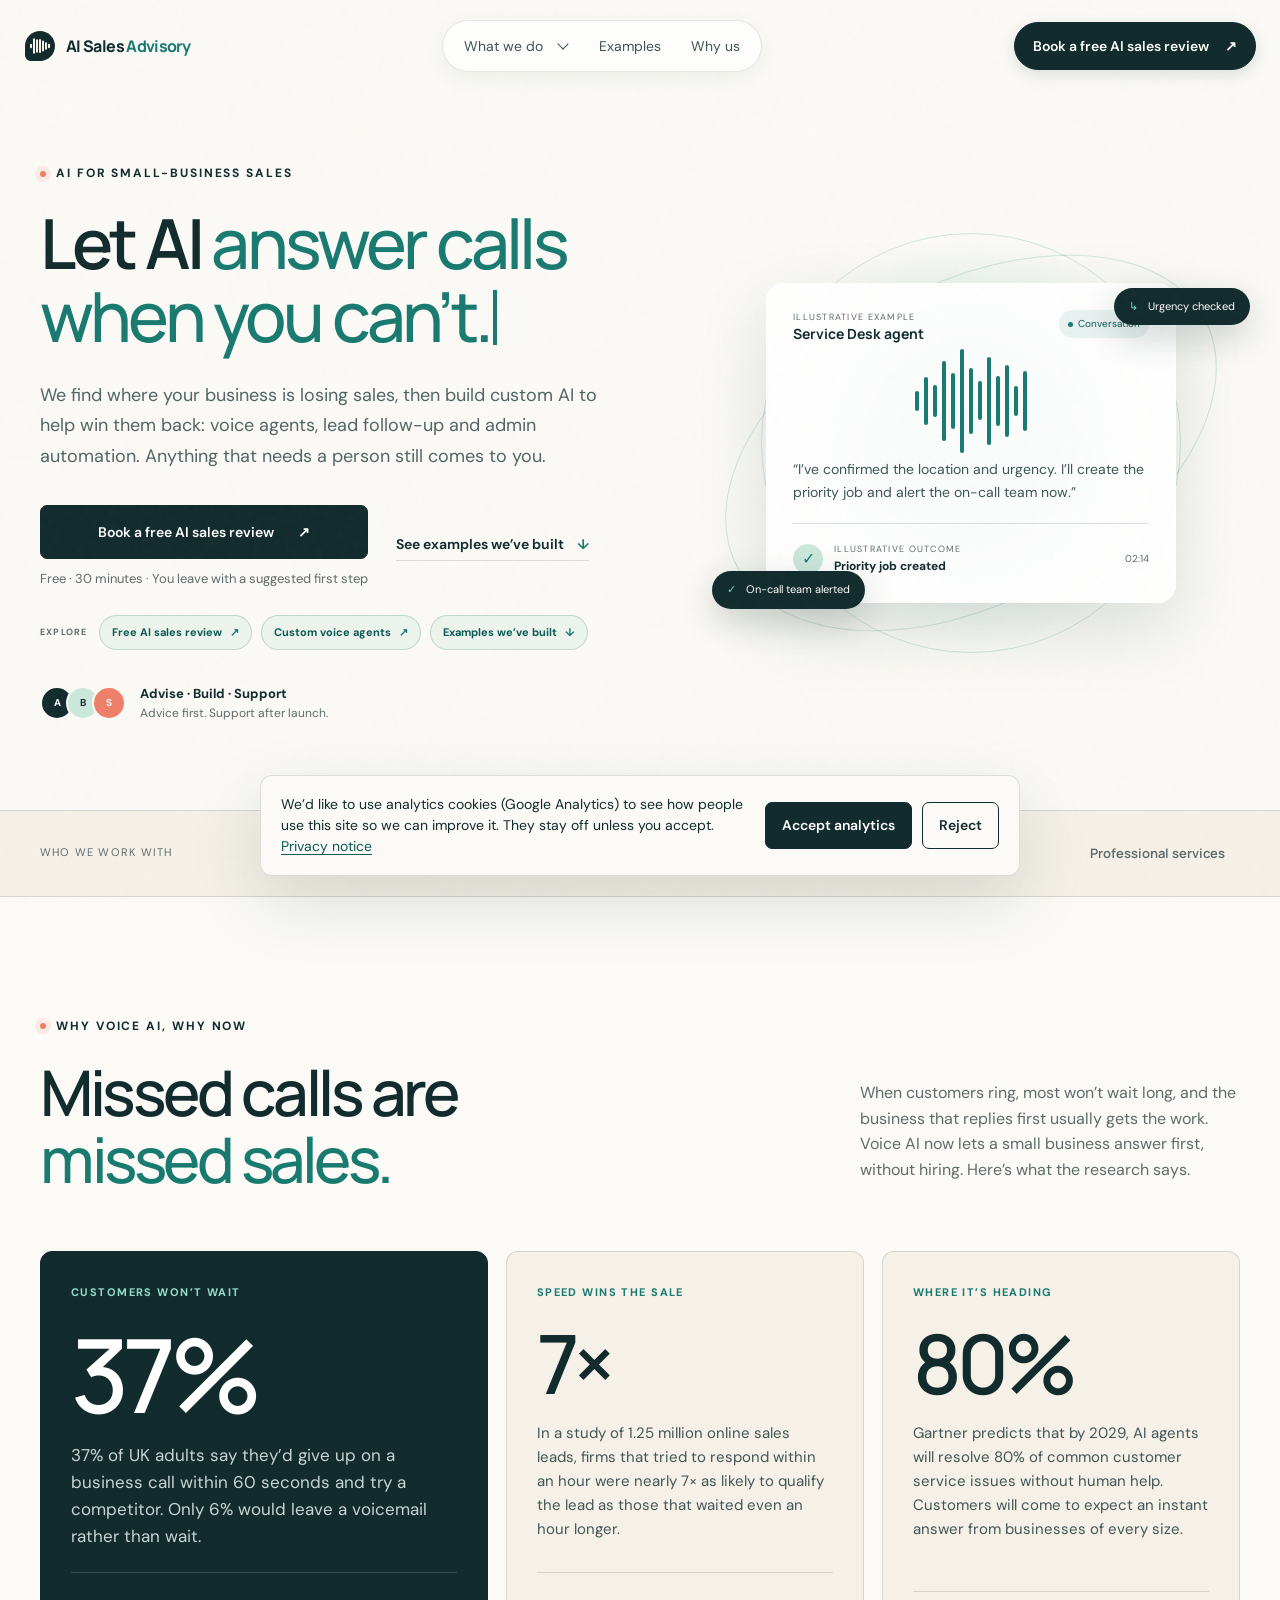
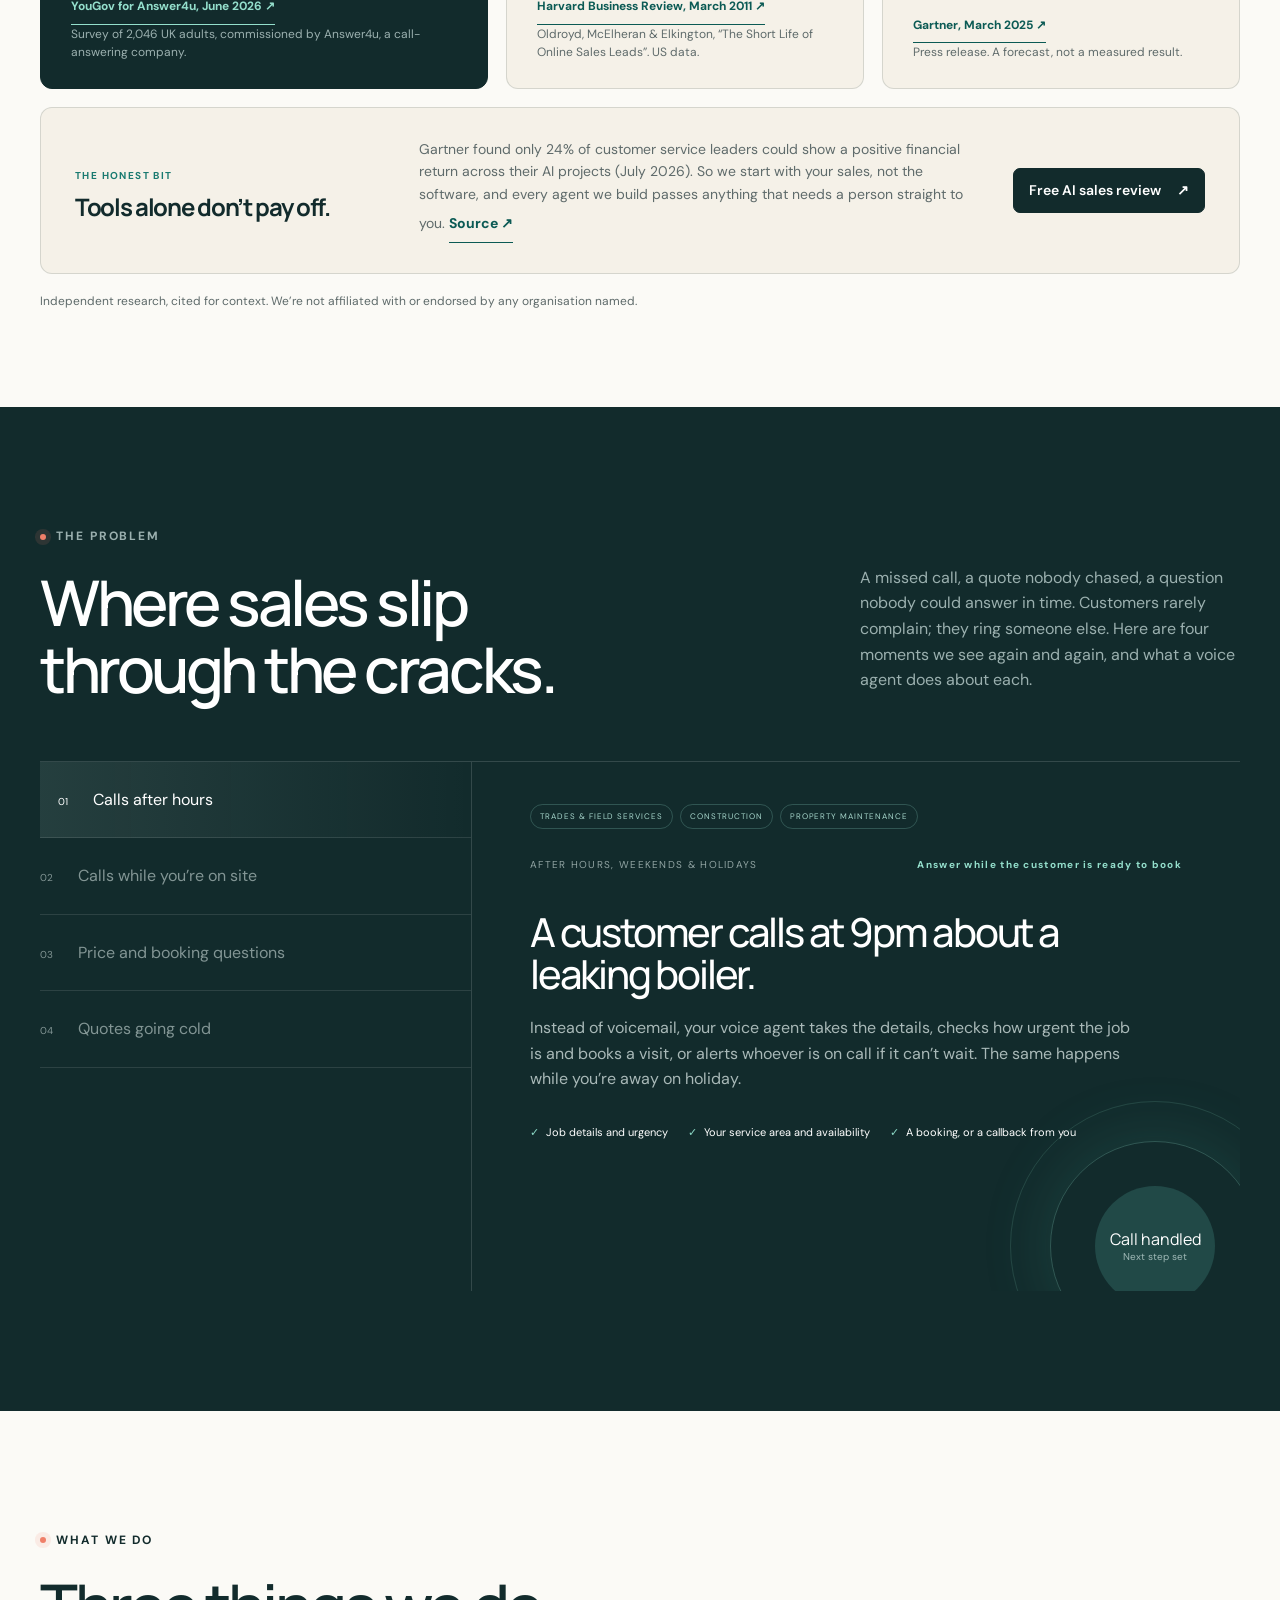
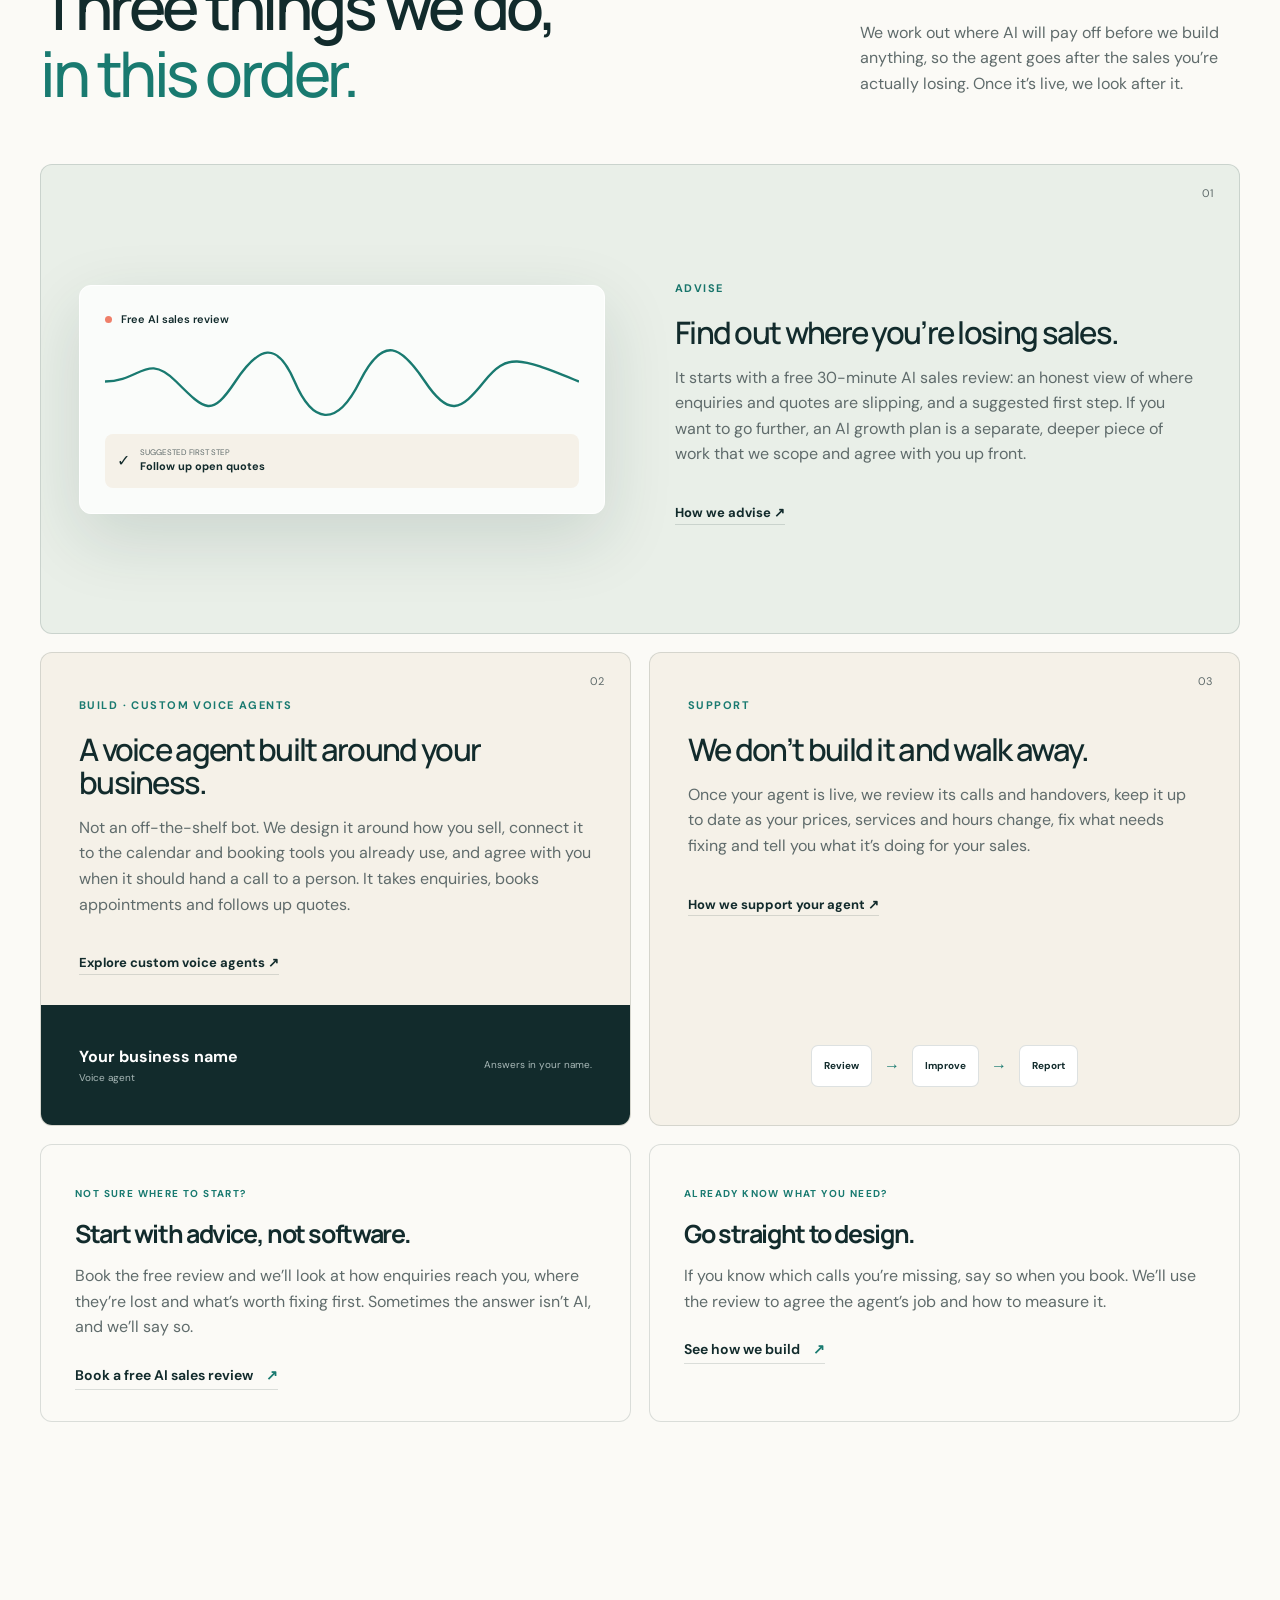
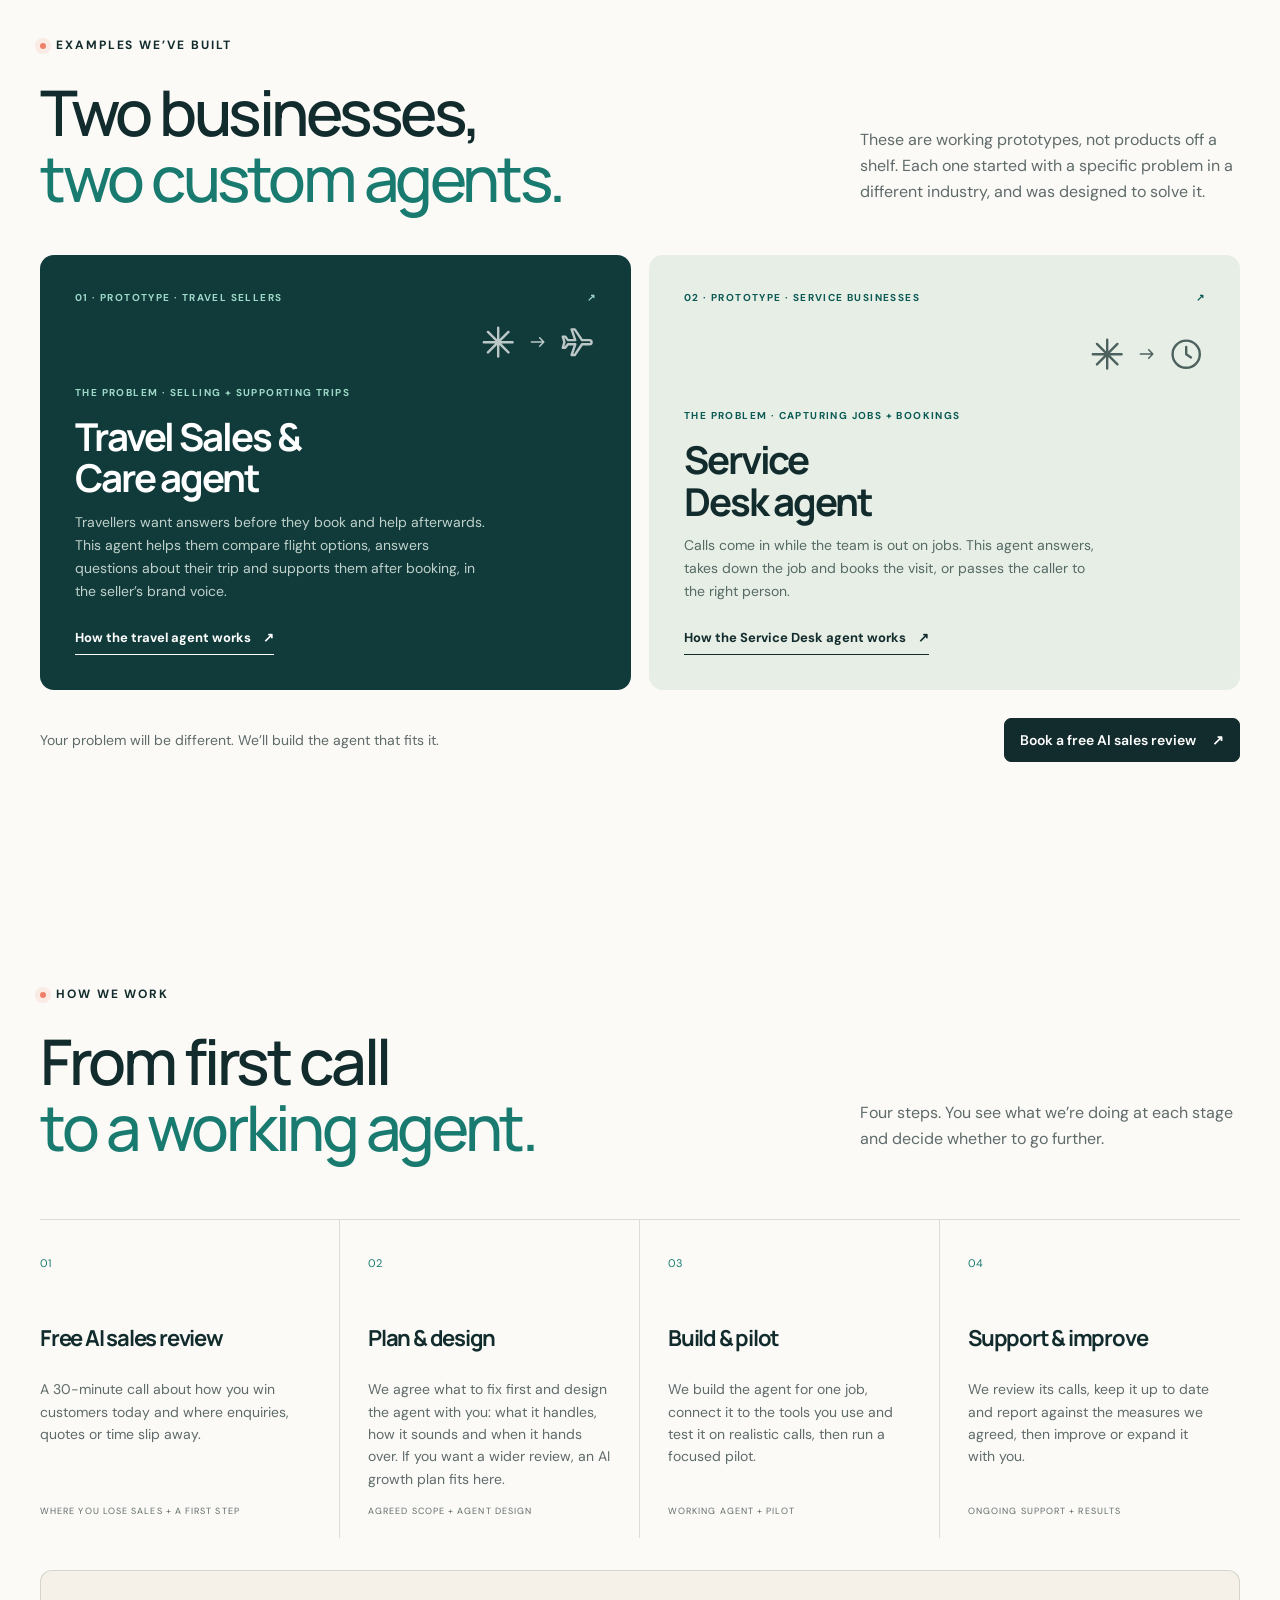
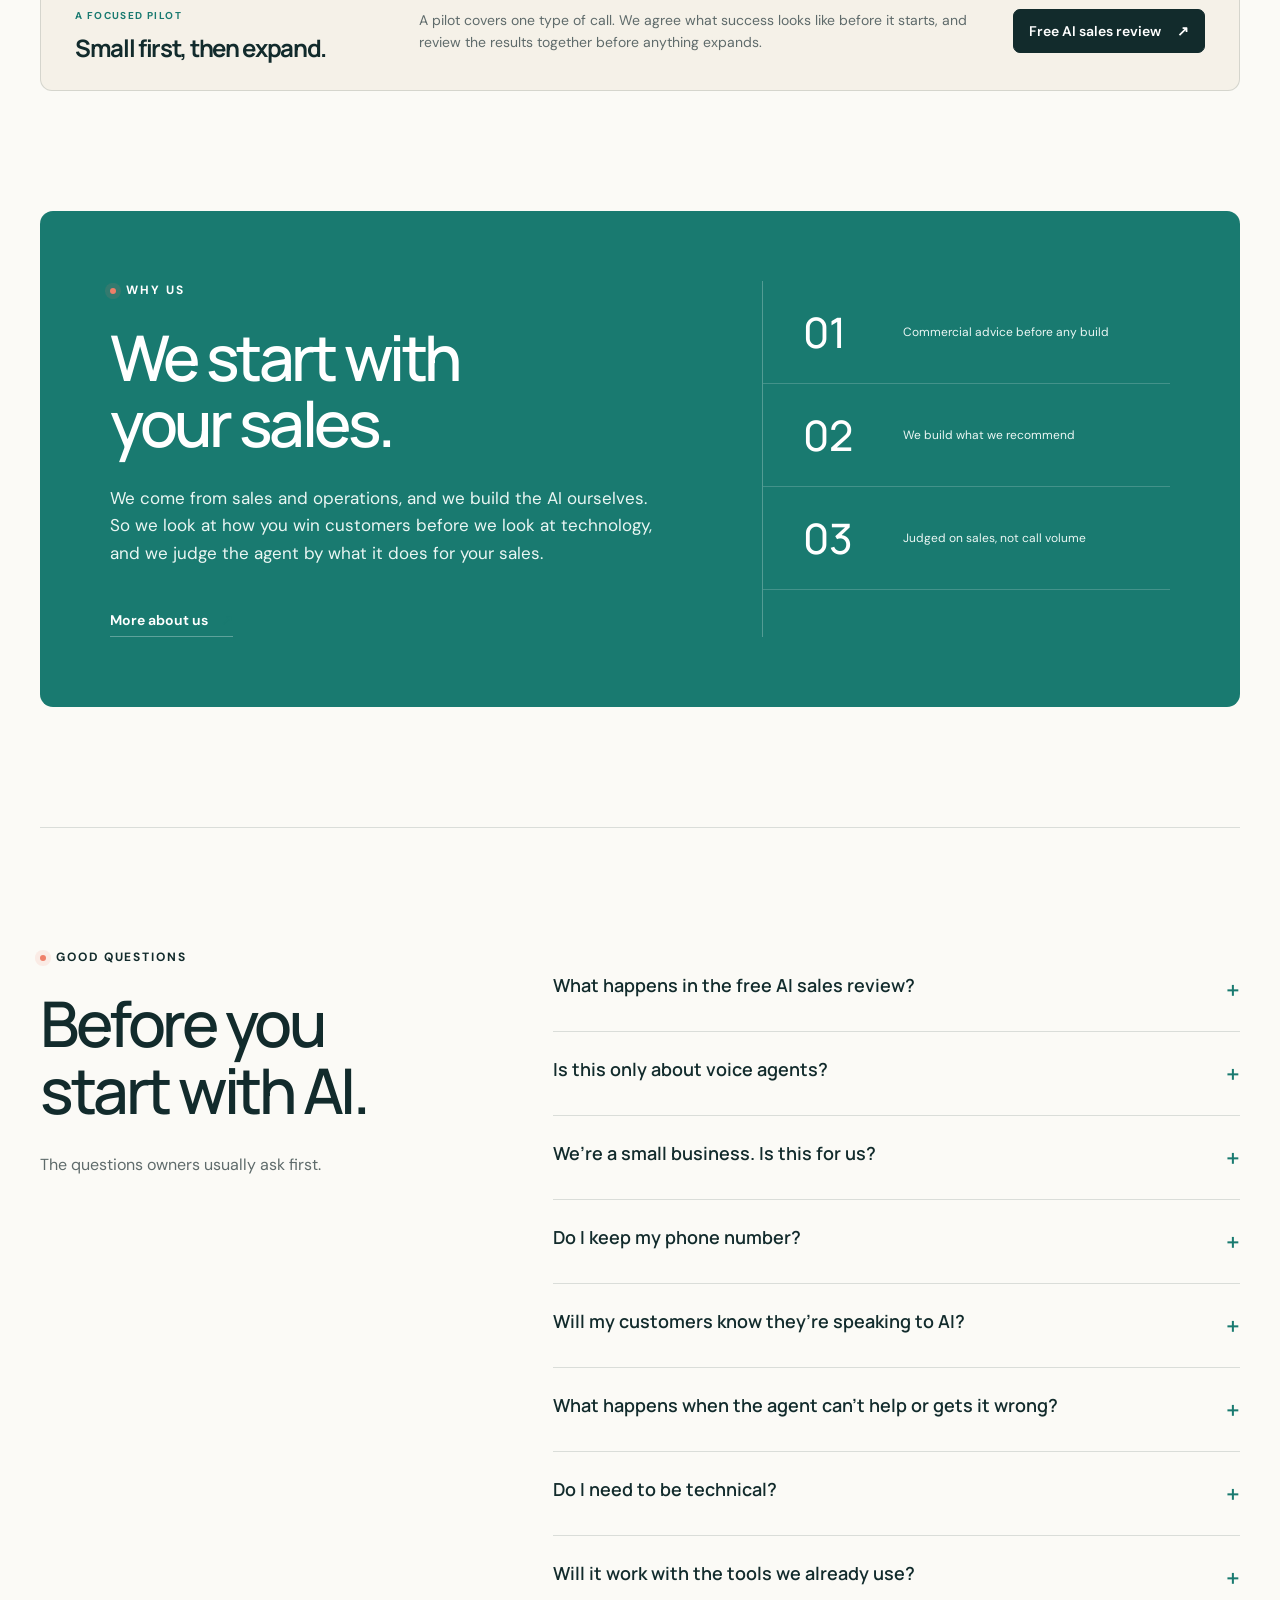
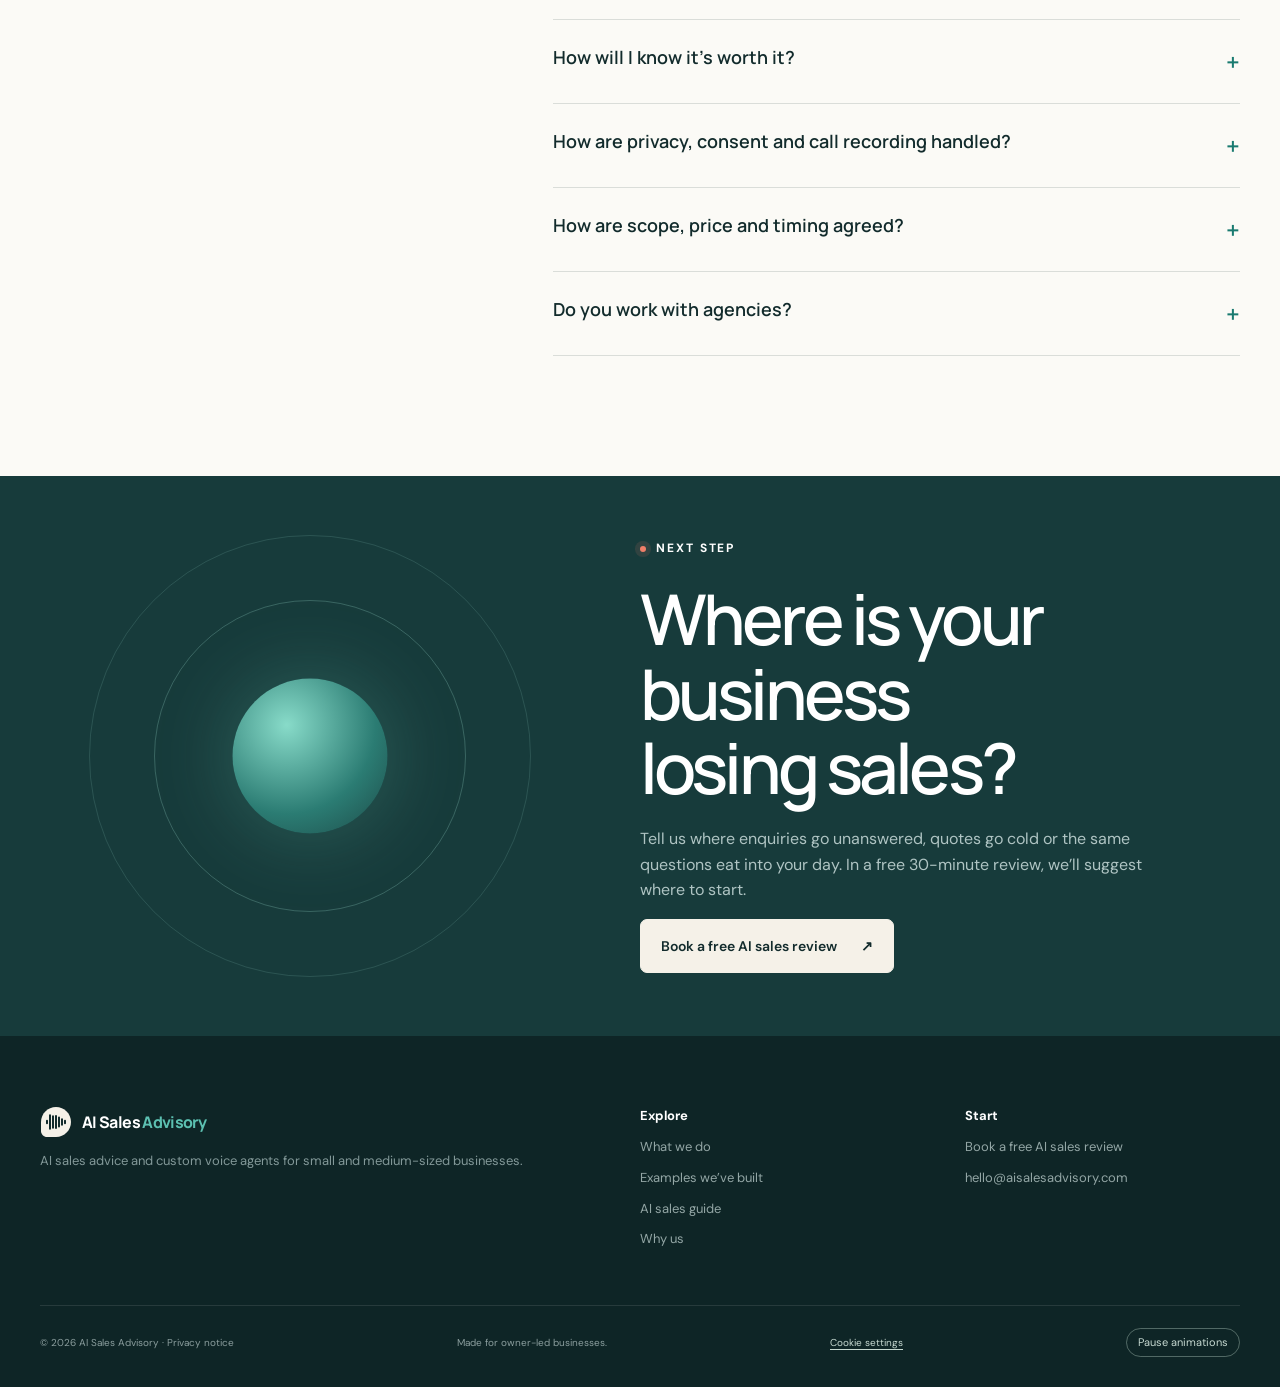
==== commit 2b61047d: "QA fixes: 404 header, small-screen header spacing, FAQ schema order, typer resting phrase, tap targe" ====
--- a/index.html
+++ b/index.html
@@ -7,7 +7,7 @@
 <meta name="theme-color" content="#122b2c"><link rel="icon" href="/favicon.ico" sizes="32x32"><link rel="icon" href="/favicon.svg" type="image/svg+xml"><link rel="apple-touch-icon" href="/apple-touch-icon.png"><link rel="manifest" href="/site.webmanifest">
 <link rel="preload" href="/fonts/manrope-latin.woff2" as="font" type="font/woff2" crossorigin><link rel="preload" href="/fonts/dm-sans-latin.woff2" as="font" type="font/woff2" crossorigin><link rel="stylesheet" href="/styles.css">
 <meta property="og:type" content="website"><meta property="og:site_name" content="AI Sales Advisory"><meta property="og:locale" content="en_GB"><meta property="og:url" content="https://aisalesadvisory.com/"><meta property="og:title" content="AI voice agents for small business, UK | AI Sales Advisory"><meta property="og:description" content="Custom AI that helps UK small businesses win more sales: voice agents that answer calls when you can’t, quote follow-up and admin. Free 30-min review."><meta property="og:image" content="https://aisalesadvisory.com/social-card.png"><meta property="og:image:width" content="1200"><meta property="og:image:height" content="630"><meta property="og:image:alt" content="AI Sales Advisory: AI that answers your calls when you can’t. AI sales advice, custom voice agents and support for small businesses."><meta name="twitter:card" content="summary_large_image"><meta name="twitter:title" content="AI voice agents for small business, UK | AI Sales Advisory"><meta name="twitter:description" content="Custom AI that helps UK small businesses win more sales: voice agents that answer calls when you can’t, quote follow-up and admin. Free 30-min review."><meta name="twitter:image" content="https://aisalesadvisory.com/social-card.png">
-<script type="application/ld+json">{"@context":"https://schema.org","@graph":[{"@type":"Organization","@id":"https://aisalesadvisory.com/#organization","name":"AI Sales Advisory","url":"https://aisalesadvisory.com/","logo":{"@type":"ImageObject","url":"https://aisalesadvisory.com/logo-512.png","width":512,"height":512},"image":"https://aisalesadvisory.com/social-card.png","description":"AI Sales Advisory helps small and medium-sized businesses win more sales with AI. We advise, build custom voice agents and support them once they’re live.","areaServed":{"@type":"Country","name":"United Kingdom"},"knowsAbout":["AI voice agents","AI receptionists","Sales operations","Sales strategy","Customer enquiry handling"],"email":"hello@aisalesadvisory.com","contactPoint":{"@type":"ContactPoint","contactType":"sales","email":"sales@aisalesadvisory.com","url":"https://aisalesadvisory.com/contact.html","availableLanguage":"en-GB"}},{"@type":"WebSite","@id":"https://aisalesadvisory.com/#website","url":"https://aisalesadvisory.com/","name":"AI Sales Advisory","inLanguage":"en-GB","publisher":{"@id":"https://aisalesadvisory.com/#organization"}}]}</script><script type="application/ld+json">{"@context":"https://schema.org","@type":"FAQPage","@id":"https://aisalesadvisory.com/#faq","mainEntity":[{"@type":"Question","name":"Is this only about voice agents?","acceptedAnswer":{"@type":"Answer","text":"No. Voice agents are our main focus, because the phone is where many enquiries go unanswered. But we start with how you sell and run the business, and recommend what fits. That might be follow-up messages, better use of tools you already have, or no AI at all."}},{"@type":"Question","name":"We’re a small business. Is this for us?","acceptedAnswer":{"@type":"Answer","text":"Yes. We work with owner-led small and medium-sized businesses. If you’re the one answering the phone, chasing quotes and doing the admin, you’re exactly who we have in mind."}},{"@type":"Question","name":"What happens in the free AI sales review?","acceptedAnswer":{"@type":"Answer","text":"It’s a 30-minute call. We talk through how customers reach you, where enquiries or follow-ups slip and which tools you use. You come away with an honest view of where you’re losing sales and a suggested first step. The review is free. An AI growth plan, if you want one, is a separate piece of work that we scope and agree with you first."}},{"@type":"Question","name":"Do I keep my phone number?","acceptedAnswer":{"@type":"Answer","text":"Yes, in most cases. Your number stays the same, and calls can be forwarded to the agent when you don’t pick up, outside opening hours, or all the time if you prefer. We set this up with your phone provider. Urgent or safety-critical calls, such as someone reporting a gas smell, go straight to a person under the rules you set."}},{"@type":"Question","name":"Will my customers know they’re speaking to AI?","acceptedAnswer":{"@type":"Answer","text":"We recommend being upfront about it, and we design how and when the agent says so with you. We also make it easy for customers to reach a person whenever they need one."}},{"@type":"Question","name":"What happens when the agent can’t help or gets it wrong?","acceptedAnswer":{"@type":"Answer","text":"We agree in advance what it handles and what it doesn’t. Anything that needs judgement, specialist advice or a sensitive conversation stays with people. When the agent is unsure, it can ask for more detail, transfer the call, arrange a callback or note the request for you to review."}},{"@type":"Question","name":"Do I need to be technical?","acceptedAnswer":{"@type":"Answer","text":"No. We set up the connections, explain what the agent does and show you how to check its calls. You set the rules; we handle the build and look after it once it’s live."}},{"@type":"Question","name":"Will it work with the tools we already use?","acceptedAnswer":{"@type":"Answer","text":"We check before we build. We look at your phone line, calendar, booking or job system and the CRM you keep customer records in, such as HubSpot, and agree which connections the agent needs. If a connection isn’t possible, we tell you before any work starts."}},{"@type":"Question","name":"How will I know it’s worth it?","acceptedAnswer":{"@type":"Answer","text":"We compare results with what happens today. Depending on your goal, that could mean more enquiries answered, more quotes followed up, more appointments booked or less time spent on routine calls. We agree the measures before a pilot starts."}},{"@type":"Question","name":"How are privacy, consent and call recording handled?","acceptedAnswer":{"@type":"Answer","text":"Requirements vary by business and by the tools involved. We work through data, disclosure, access, retention and recording during design, not as an afterthought."}},{"@type":"Question","name":"How are scope, price and timing agreed?","acceptedAnswer":{"@type":"Answer","text":"They depend on what you need, the tools involved and the support you want. We agree the work, price and timing with you before anything starts."}},{"@type":"Question","name":"Do you work with agencies?","acceptedAnswer":{"@type":"Answer","text":"Yes. We design and build voice agents that agencies and software firms offer to their own clients under their brand. How partnerships work."}}]}</script>
+<script type="application/ld+json">{"@context":"https://schema.org","@graph":[{"@type":"Organization","@id":"https://aisalesadvisory.com/#organization","name":"AI Sales Advisory","url":"https://aisalesadvisory.com/","logo":{"@type":"ImageObject","url":"https://aisalesadvisory.com/logo-512.png","width":512,"height":512},"image":"https://aisalesadvisory.com/social-card.png","description":"AI Sales Advisory helps small and medium-sized businesses win more sales with AI. We advise, build custom voice agents and support them once they’re live.","areaServed":{"@type":"Country","name":"United Kingdom"},"knowsAbout":["AI voice agents","AI receptionists","Sales operations","Sales strategy","Customer enquiry handling"],"email":"hello@aisalesadvisory.com","contactPoint":{"@type":"ContactPoint","contactType":"sales","email":"sales@aisalesadvisory.com","url":"https://aisalesadvisory.com/contact.html","availableLanguage":"en-GB"}},{"@type":"WebSite","@id":"https://aisalesadvisory.com/#website","url":"https://aisalesadvisory.com/","name":"AI Sales Advisory","inLanguage":"en-GB","publisher":{"@id":"https://aisalesadvisory.com/#organization"}}]}</script><script type="application/ld+json">{"@context":"https://schema.org","@type":"FAQPage","@id":"https://aisalesadvisory.com/#faq","mainEntity":[{"@type":"Question","name":"What happens in the free AI sales review?","acceptedAnswer":{"@type":"Answer","text":"It’s a 30-minute call. We talk through how customers reach you, where enquiries or follow-ups slip and which tools you use. You come away with an honest view of where you’re losing sales and a suggested first step. The review is free. An AI growth plan, if you want one, is a separate piece of work that we scope and agree with you first."}},{"@type":"Question","name":"Is this only about voice agents?","acceptedAnswer":{"@type":"Answer","text":"No. Voice agents are our main focus, because the phone is where many enquiries go unanswered. But we start with how you sell and run the business, and recommend what fits. That might be follow-up messages, better use of tools you already have, or no AI at all."}},{"@type":"Question","name":"We’re a small business. Is this for us?","acceptedAnswer":{"@type":"Answer","text":"Yes. We work with owner-led small and medium-sized businesses. If you’re the one answering the phone, chasing quotes and doing the admin, you’re exactly who we have in mind."}},{"@type":"Question","name":"Do I keep my phone number?","acceptedAnswer":{"@type":"Answer","text":"Yes, in most cases. Your number stays the same, and calls can be forwarded to the agent when you don’t pick up, outside opening hours, or all the time if you prefer. We set this up with your phone provider. Urgent or safety-critical calls, such as someone reporting a gas smell, go straight to a person under the rules you set."}},{"@type":"Question","name":"Will my customers know they’re speaking to AI?","acceptedAnswer":{"@type":"Answer","text":"We recommend being upfront about it, and we design how and when the agent says so with you. We also make it easy for customers to reach a person whenever they need one."}},{"@type":"Question","name":"What happens when the agent can’t help or gets it wrong?","acceptedAnswer":{"@type":"Answer","text":"We agree in advance what it handles and what it doesn’t. Anything that needs judgement, specialist advice or a sensitive conversation stays with people. When the agent is unsure, it can ask for more detail, transfer the call, arrange a callback or note the request for you to review."}},{"@type":"Question","name":"Do I need to be technical?","acceptedAnswer":{"@type":"Answer","text":"No. We set up the connections, explain what the agent does and show you how to check its calls. You set the rules; we handle the build and look after it once it’s live."}},{"@type":"Question","name":"Will it work with the tools we already use?","acceptedAnswer":{"@type":"Answer","text":"We check before we build. We look at your phone line, calendar, booking or job system and the CRM you keep customer records in, such as HubSpot, and agree which connections the agent needs. If a connection isn’t possible, we tell you before any work starts."}},{"@type":"Question","name":"How will I know it’s worth it?","acceptedAnswer":{"@type":"Answer","text":"We compare results with what happens today. Depending on your goal, that could mean more enquiries answered, more quotes followed up, more appointments booked or less time spent on routine calls. We agree the measures before a pilot starts."}},{"@type":"Question","name":"How are privacy, consent and call recording handled?","acceptedAnswer":{"@type":"Answer","text":"Requirements vary by business and by the tools involved. We work through data, disclosure, access, retention and recording during design, not as an afterthought."}},{"@type":"Question","name":"How are scope, price and timing agreed?","acceptedAnswer":{"@type":"Answer","text":"They depend on what you need, the tools involved and the support you want. We agree the work, price and timing with you before anything starts."}},{"@type":"Question","name":"Do you work with agencies?","acceptedAnswer":{"@type":"Answer","text":"Yes. We design and build voice agents that agencies and software firms offer to their own clients under their brand. How partnerships work."}}]}</script>
 <script src="/analytics.js" defer></script>
 </head>
 <body><a class="skip-link" href="#main-content">Skip to content</a><div class="noise" aria-hidden="true"></div>
--- a/styles.css
+++ b/styles.css
@@ -132,9 +132,8 @@
 @media(prefers-reduced-motion:reduce){.typed-wrap .typed{background:none}}
 .motion-paused .typed-wrap .typed{background:none}
 .hero-cta{display:flex;flex-direction:column;gap:10px}.cta-note{margin:0;font-size:13px;color:var(--muted)}
-@media(prefers-reduced-motion:reduce){.typed-live:after{display:none}}
-.motion-paused .typed-live:after{display:none}
-@media(max-width:620px){.hero h1.typed-h1{font-size:44px}.hero .hero-lede{font-size:17px;line-height:1.6}.hero .hero-solution-links,.hero .trust-row{display:none}.hero-actions{margin-bottom:8px}}
+@media(prefers-reduced-motion:reduce){}
+.motion-paused @media(max-width:620px){.hero h1.typed-h1{font-size:44px}.hero .hero-lede{font-size:17px;line-height:1.6}.hero .hero-solution-links,.hero .trust-row{display:none}.hero-actions{margin-bottom:8px}}
 /* Why voice AI, why now */
 .why-section{padding-bottom:96px}
 .why-grid{display:grid;grid-template-columns:1.25fr 1fr 1fr;gap:18px}
@@ -143,7 +142,7 @@
 .why-figure{display:block;font:550 clamp(60px,6.4vw,92px)/1 var(--display);letter-spacing:-.06em;color:var(--ink);margin:22px 0 16px}
 .why-card>p:not(.why-source){font-size:15px;line-height:1.6;color:#435555;margin:0 0 22px}
 .why-source{margin:auto 0 0;padding-top:16px;border-top:1px solid var(--line);font-size:12px;line-height:1.55;color:var(--muted)}
-.why-source a,.why-honest p a{display:inline-block;padding:6px 0;font-weight:700;color:var(--teal-dark);border-bottom:1px solid currentColor;line-height:1.2}
+.why-source a,.why-honest p a{display:inline-block;padding:10px 0;font-weight:700;color:var(--teal-dark);border-bottom:1px solid currentColor;line-height:1.2}
 .why-lead{background:var(--ink);border-color:var(--ink);color:#fff}
 .why-lead .why-kicker{color:#94dfcc}.why-lead .why-figure{color:#fff;font-size:clamp(76px,8vw,120px)}
 .why-lead>p:not(.why-source){color:#c7d6d4;font-size:17px}
@@ -155,3 +154,5 @@
 @media(max-width:370px){.hero h1.typed-h1{font-size:40px}}
 @media(max-width:900px){.why-section .section-heading{gap:16px;margin-bottom:36px}}
 /* Contrast fixes (WCAG AA) */.edge-card p{color:#eaf6f3}.edge-stats span{color:#eaf6f3}footer .brand em{color:#5cc0b1}
+.header-cta{white-space:nowrap}@media(max-width:360px){.header-cta{gap:0;font-size:12.5px}.header-cta>span[aria-hidden]{display:none}.menu-toggle{margin-left:6px}}
+@media(max-width:360px){.site-header .brand{margin-right:8px;min-width:0}}
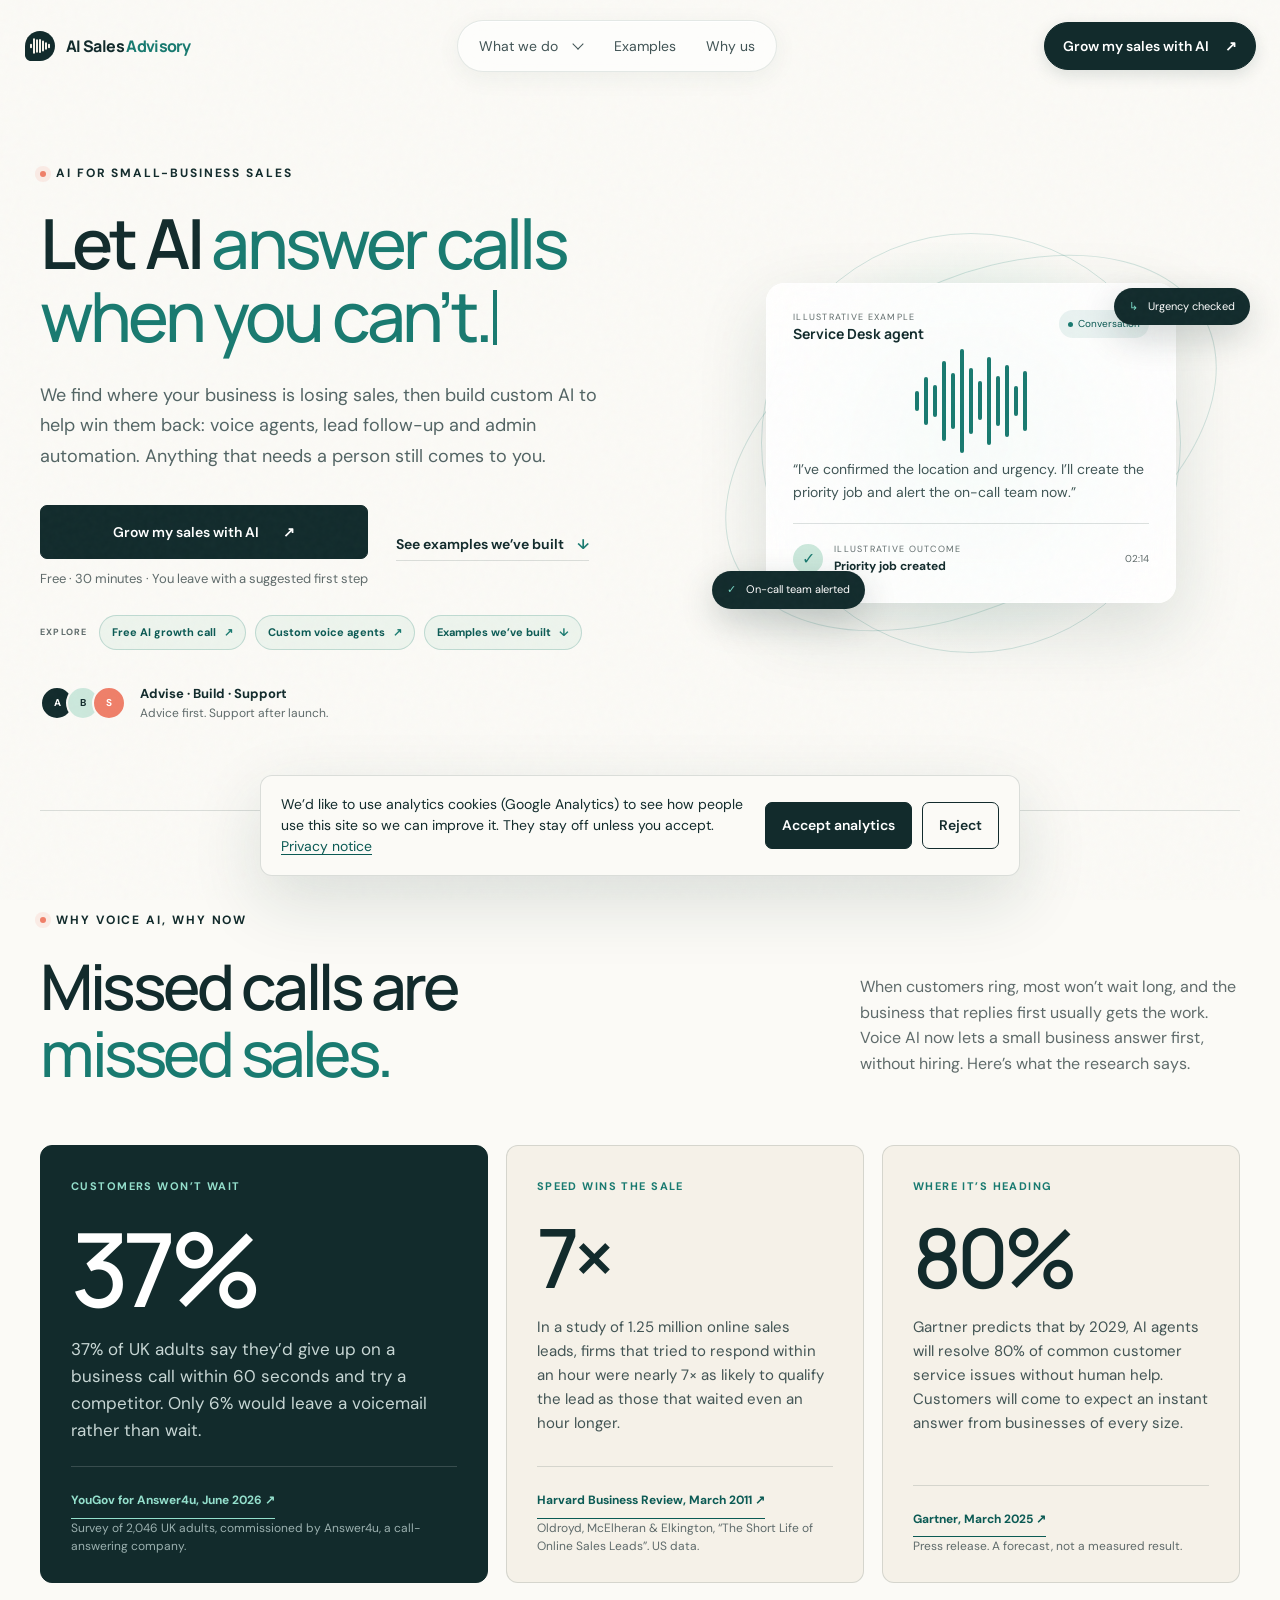
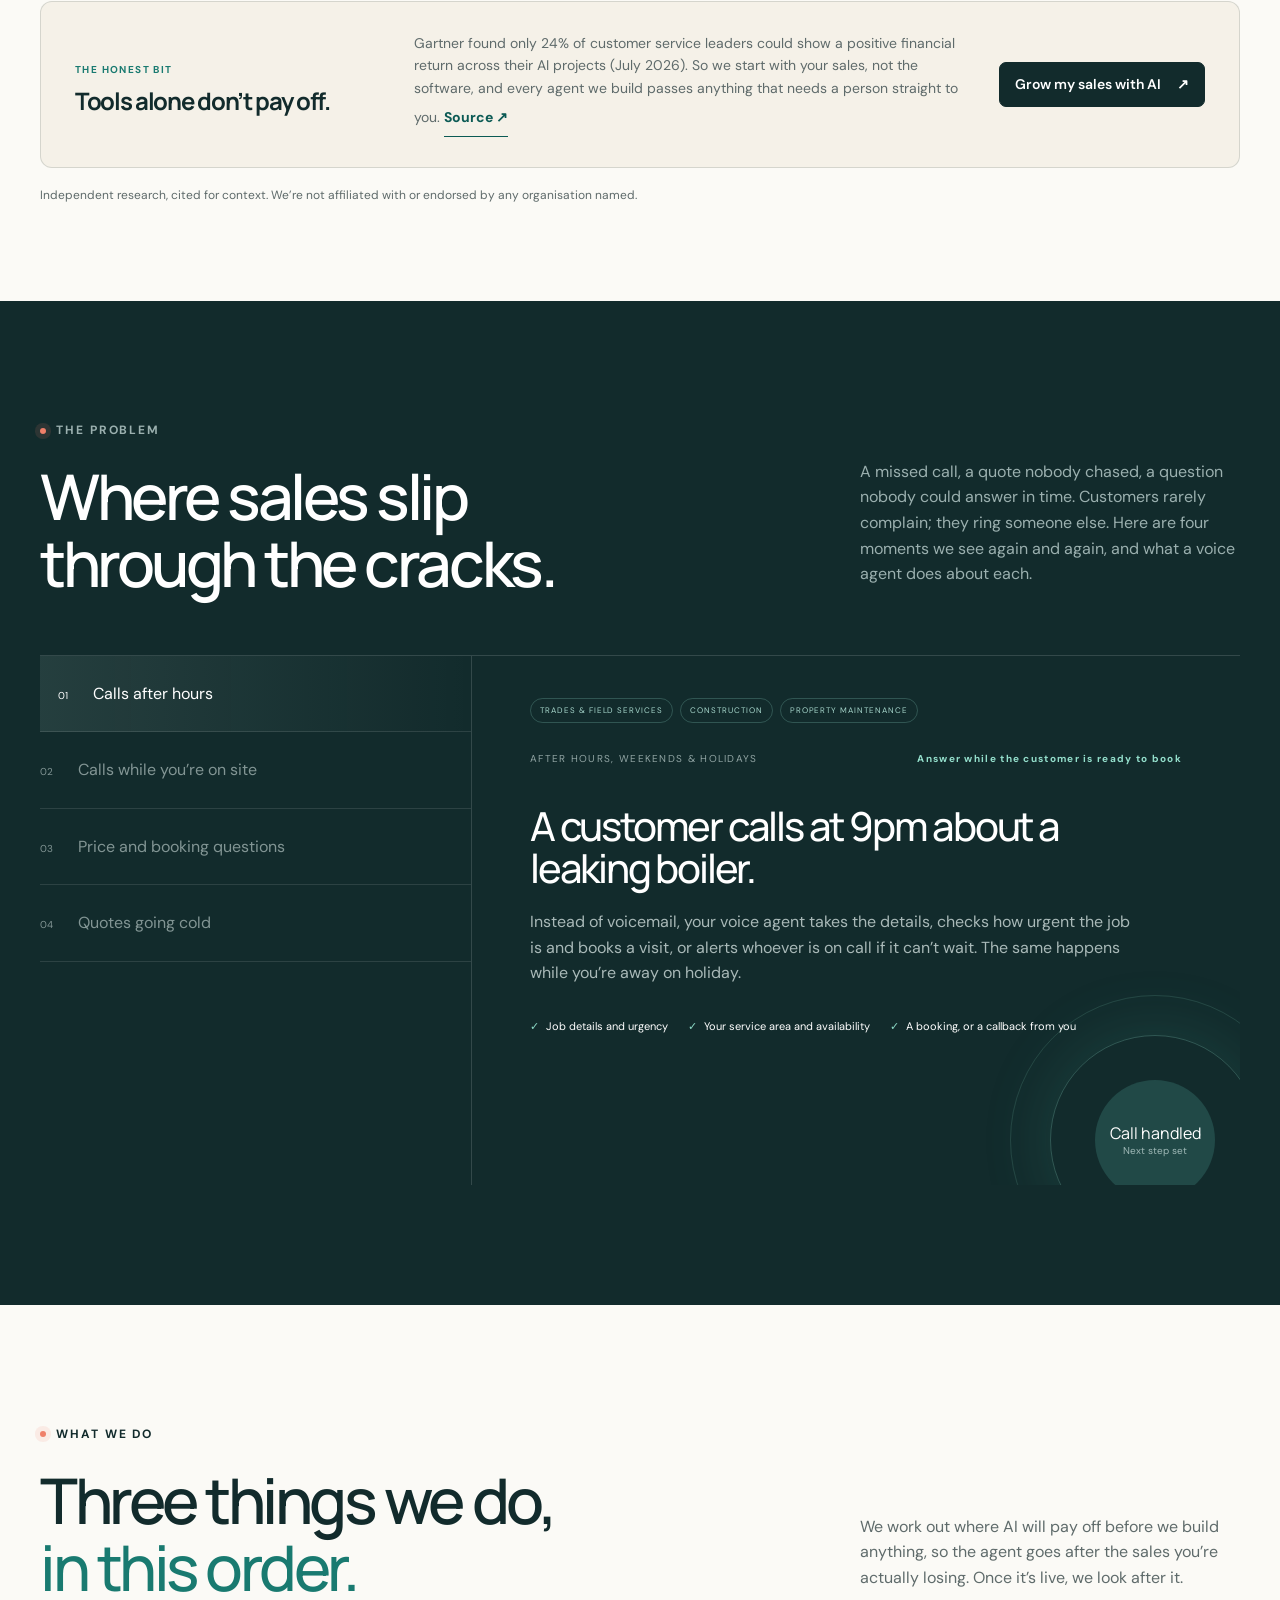
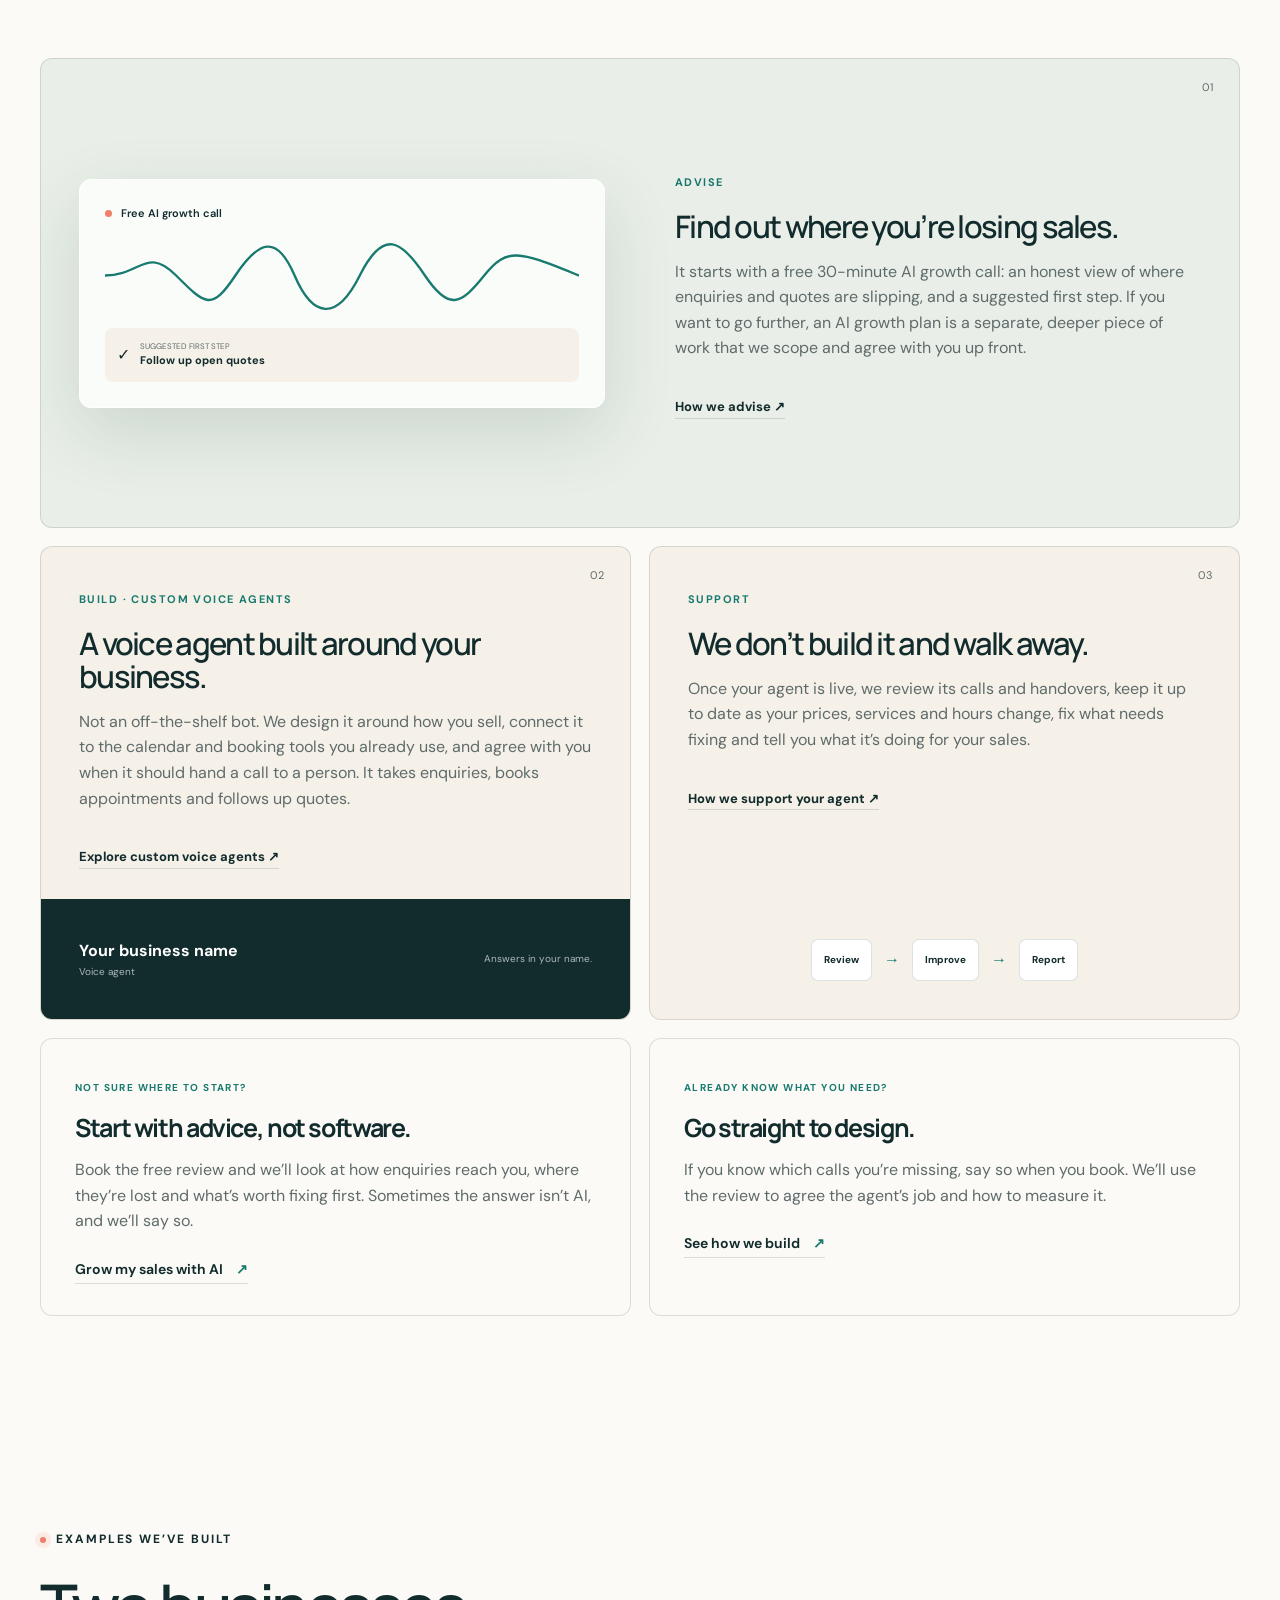
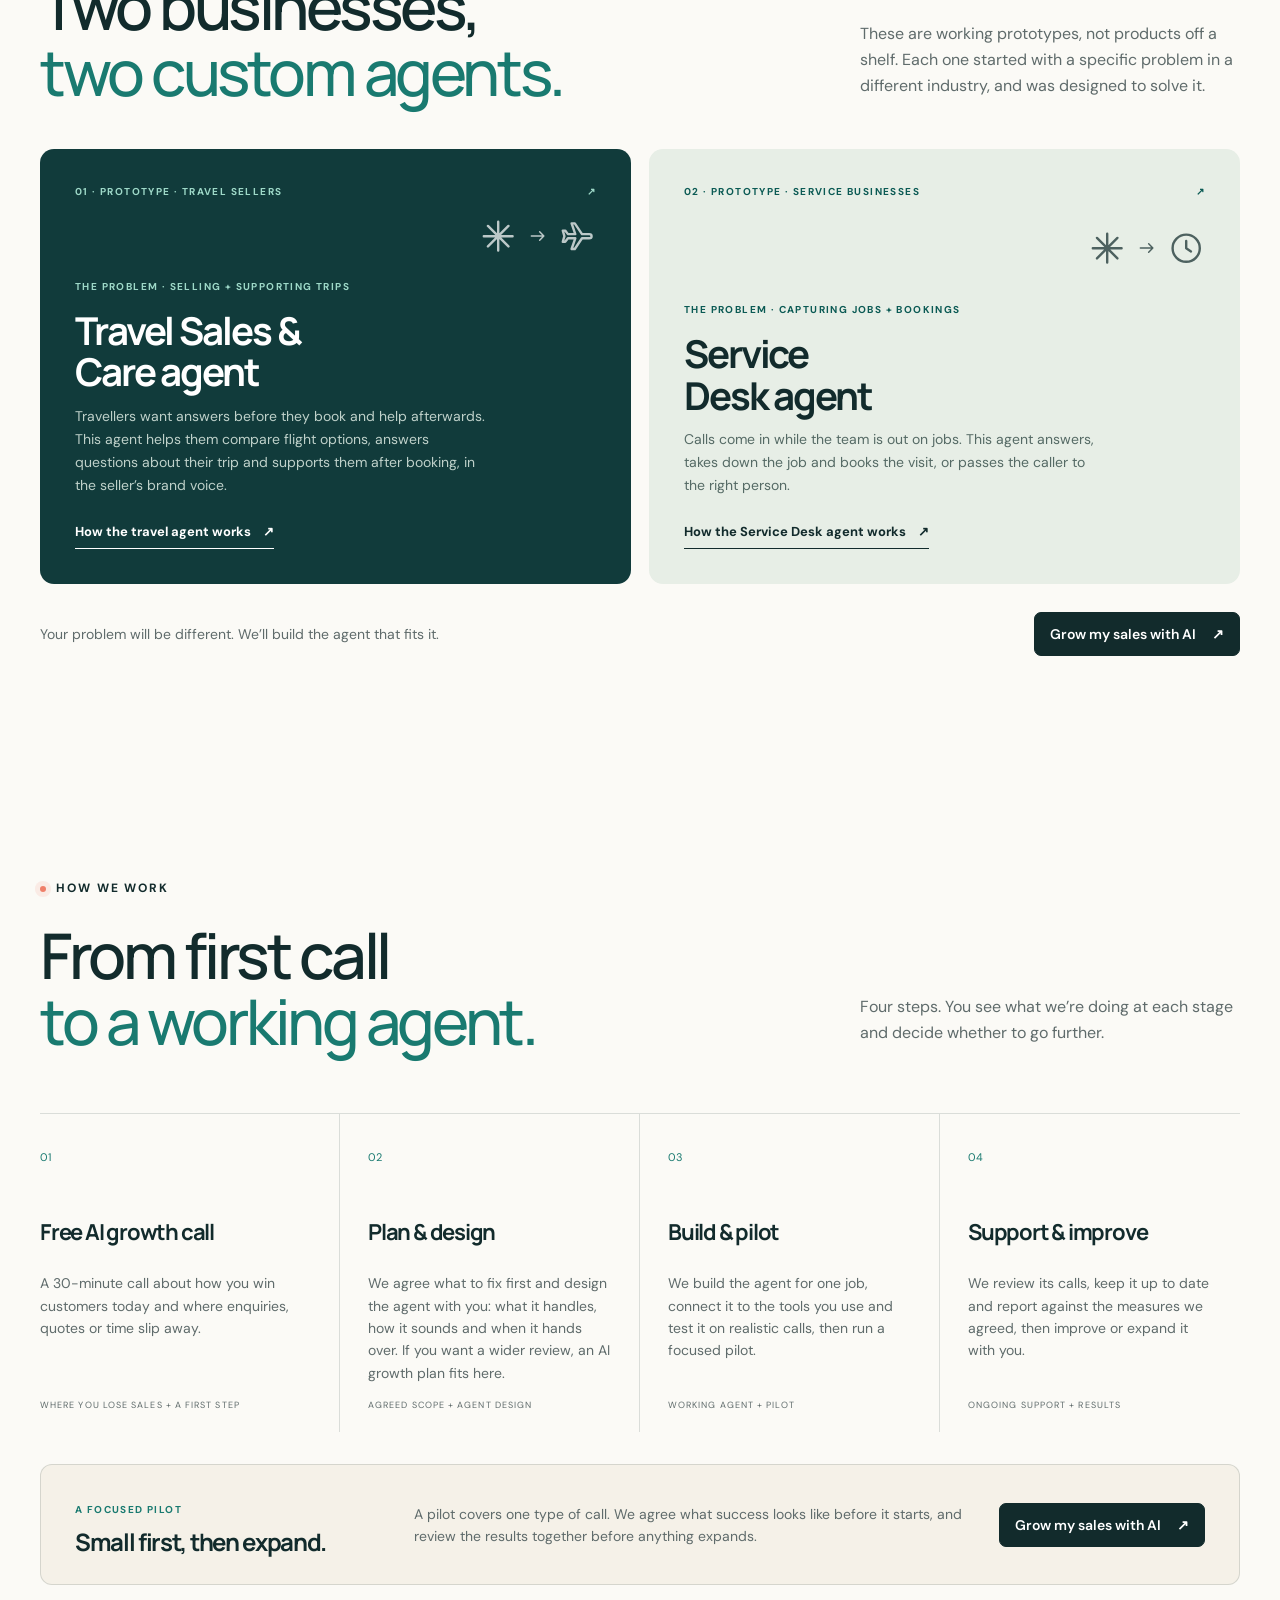
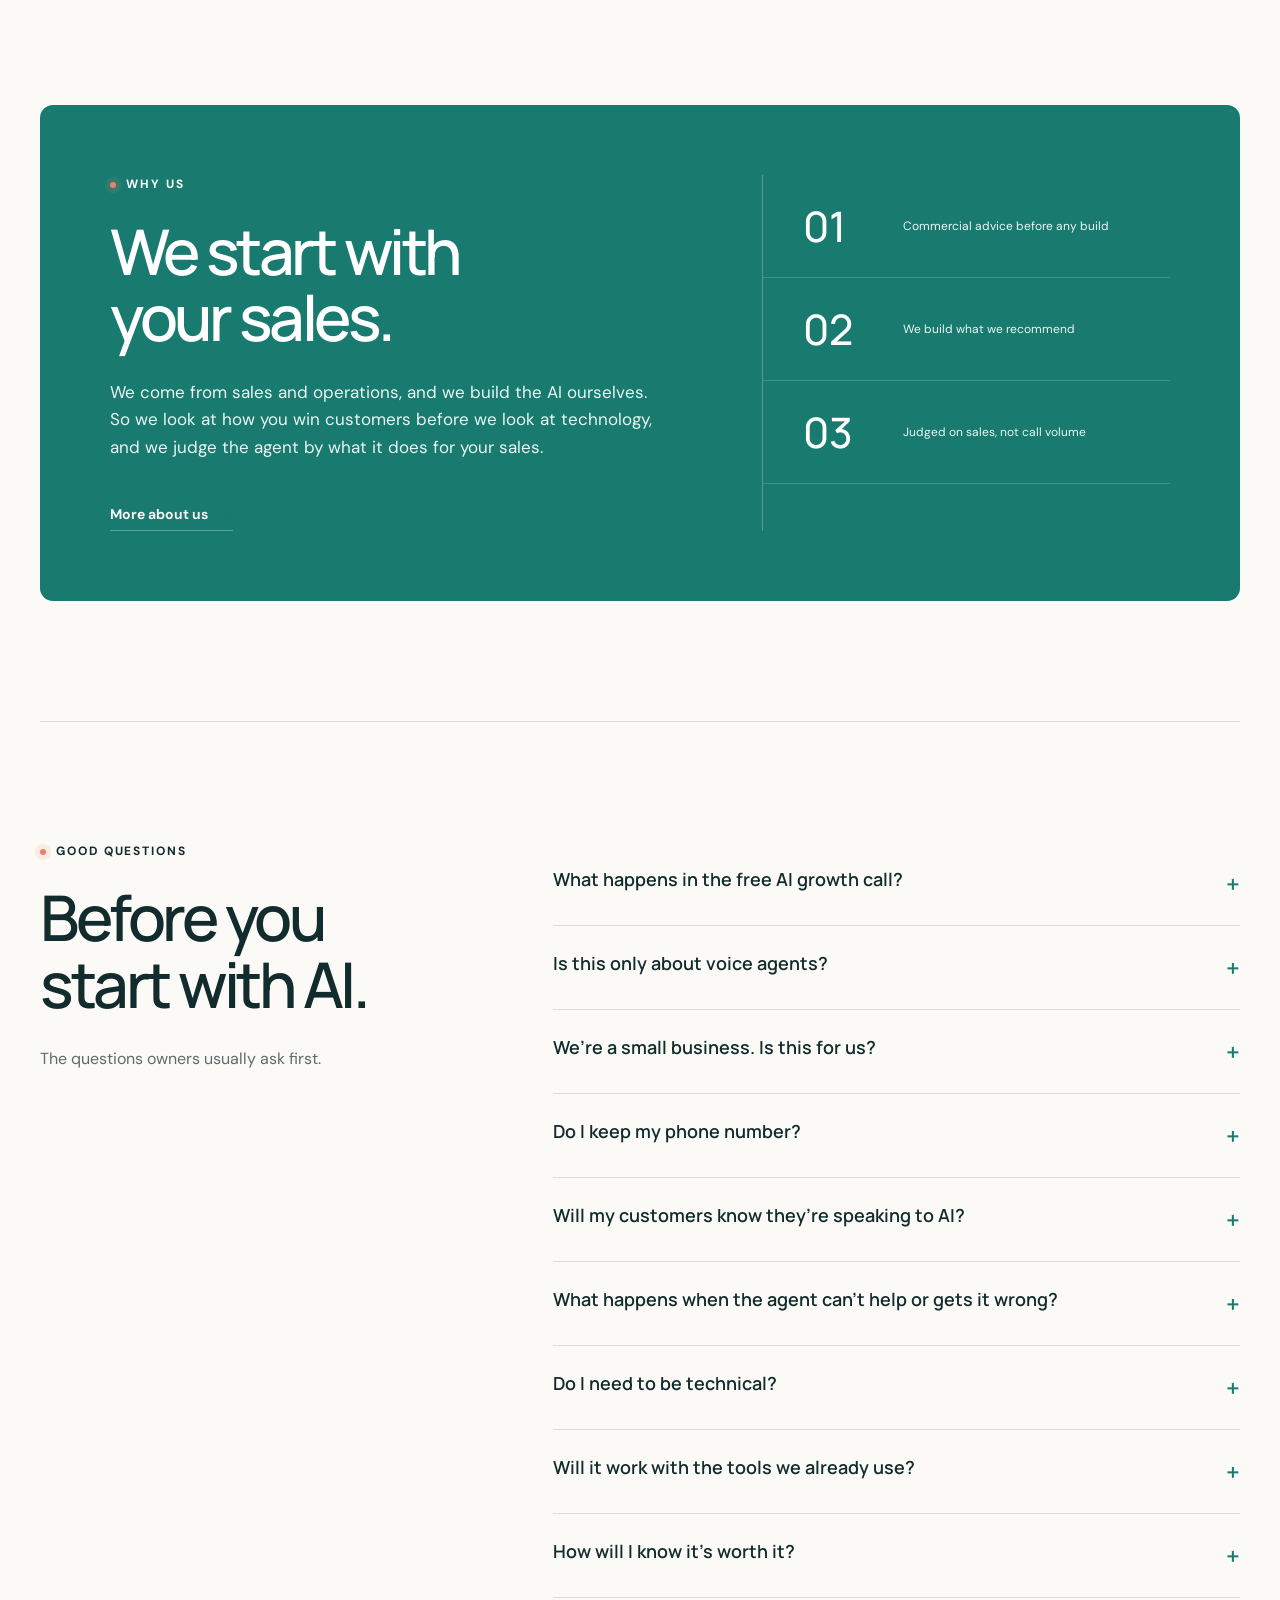
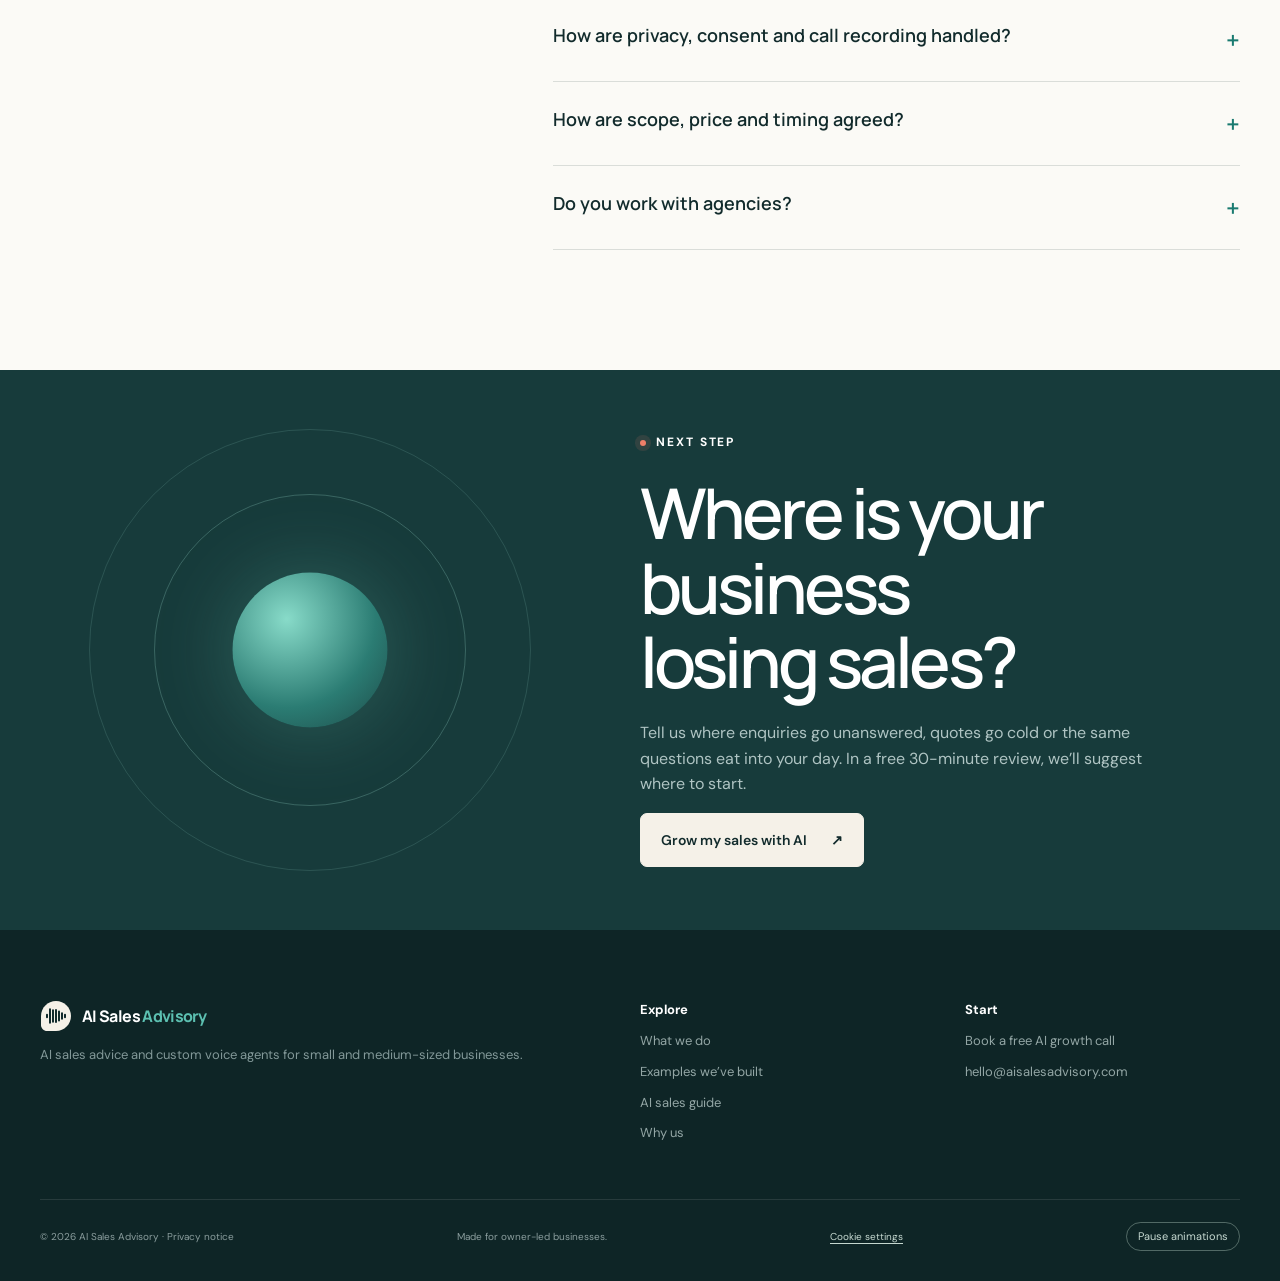
==== commit 62e84ef9: "Benefit-led CTA, drop 'Who we work with' strip, AI-search readiness - Buttons now 'Grow my sales wit" ====
--- a/index.html
+++ b/index.html
@@ -3,33 +3,32 @@
 <head>
 <meta charset="utf-8"><meta name="viewport" content="width=device-width,initial-scale=1">
 <title>AI voice agents for small business, UK | AI Sales Advisory</title><meta name="description" content="Custom AI that helps UK small businesses win more sales: voice agents that answer calls when you can’t, quote follow-up and admin. Free 30-min review.">
-<link rel="canonical" href="https://aisalesadvisory.com/">
+<link rel="canonical" href="https://aisalesadvisory.com/"><meta name="robots" content="index, follow, max-snippet:-1, max-image-preview:large, max-video-preview:-1">
 <meta name="theme-color" content="#122b2c"><link rel="icon" href="/favicon.ico" sizes="32x32"><link rel="icon" href="/favicon.svg" type="image/svg+xml"><link rel="apple-touch-icon" href="/apple-touch-icon.png"><link rel="manifest" href="/site.webmanifest">
-<link rel="preload" href="/fonts/manrope-latin.woff2" as="font" type="font/woff2" crossorigin><link rel="preload" href="/fonts/dm-sans-latin.woff2" as="font" type="font/woff2" crossorigin><link rel="stylesheet" href="/styles.css">
+<link rel="preload" href="/fonts/manrope-latin.woff2" as="font" type="font/woff2" crossorigin><link rel="preload" href="/fonts/dm-sans-latin.woff2" as="font" type="font/woff2" crossorigin><link rel="stylesheet" href="/styles.css?v=20261115a">
 <meta property="og:type" content="website"><meta property="og:site_name" content="AI Sales Advisory"><meta property="og:locale" content="en_GB"><meta property="og:url" content="https://aisalesadvisory.com/"><meta property="og:title" content="AI voice agents for small business, UK | AI Sales Advisory"><meta property="og:description" content="Custom AI that helps UK small businesses win more sales: voice agents that answer calls when you can’t, quote follow-up and admin. Free 30-min review."><meta property="og:image" content="https://aisalesadvisory.com/social-card.png"><meta property="og:image:width" content="1200"><meta property="og:image:height" content="630"><meta property="og:image:alt" content="AI Sales Advisory: AI that answers your calls when you can’t. AI sales advice, custom voice agents and support for small businesses."><meta name="twitter:card" content="summary_large_image"><meta name="twitter:title" content="AI voice agents for small business, UK | AI Sales Advisory"><meta name="twitter:description" content="Custom AI that helps UK small businesses win more sales: voice agents that answer calls when you can’t, quote follow-up and admin. Free 30-min review."><meta name="twitter:image" content="https://aisalesadvisory.com/social-card.png">
-<script type="application/ld+json">{"@context":"https://schema.org","@graph":[{"@type":"Organization","@id":"https://aisalesadvisory.com/#organization","name":"AI Sales Advisory","url":"https://aisalesadvisory.com/","logo":{"@type":"ImageObject","url":"https://aisalesadvisory.com/logo-512.png","width":512,"height":512},"image":"https://aisalesadvisory.com/social-card.png","description":"AI Sales Advisory helps small and medium-sized businesses win more sales with AI. We advise, build custom voice agents and support them once they’re live.","areaServed":{"@type":"Country","name":"United Kingdom"},"knowsAbout":["AI voice agents","AI receptionists","Sales operations","Sales strategy","Customer enquiry handling"],"email":"hello@aisalesadvisory.com","contactPoint":{"@type":"ContactPoint","contactType":"sales","email":"sales@aisalesadvisory.com","url":"https://aisalesadvisory.com/contact.html","availableLanguage":"en-GB"}},{"@type":"WebSite","@id":"https://aisalesadvisory.com/#website","url":"https://aisalesadvisory.com/","name":"AI Sales Advisory","inLanguage":"en-GB","publisher":{"@id":"https://aisalesadvisory.com/#organization"}}]}</script><script type="application/ld+json">{"@context":"https://schema.org","@type":"FAQPage","@id":"https://aisalesadvisory.com/#faq","mainEntity":[{"@type":"Question","name":"What happens in the free AI sales review?","acceptedAnswer":{"@type":"Answer","text":"It’s a 30-minute call. We talk through how customers reach you, where enquiries or follow-ups slip and which tools you use. You come away with an honest view of where you’re losing sales and a suggested first step. The review is free. An AI growth plan, if you want one, is a separate piece of work that we scope and agree with you first."}},{"@type":"Question","name":"Is this only about voice agents?","acceptedAnswer":{"@type":"Answer","text":"No. Voice agents are our main focus, because the phone is where many enquiries go unanswered. But we start with how you sell and run the business, and recommend what fits. That might be follow-up messages, better use of tools you already have, or no AI at all."}},{"@type":"Question","name":"We’re a small business. Is this for us?","acceptedAnswer":{"@type":"Answer","text":"Yes. We work with owner-led small and medium-sized businesses. If you’re the one answering the phone, chasing quotes and doing the admin, you’re exactly who we have in mind."}},{"@type":"Question","name":"Do I keep my phone number?","acceptedAnswer":{"@type":"Answer","text":"Yes, in most cases. Your number stays the same, and calls can be forwarded to the agent when you don’t pick up, outside opening hours, or all the time if you prefer. We set this up with your phone provider. Urgent or safety-critical calls, such as someone reporting a gas smell, go straight to a person under the rules you set."}},{"@type":"Question","name":"Will my customers know they’re speaking to AI?","acceptedAnswer":{"@type":"Answer","text":"We recommend being upfront about it, and we design how and when the agent says so with you. We also make it easy for customers to reach a person whenever they need one."}},{"@type":"Question","name":"What happens when the agent can’t help or gets it wrong?","acceptedAnswer":{"@type":"Answer","text":"We agree in advance what it handles and what it doesn’t. Anything that needs judgement, specialist advice or a sensitive conversation stays with people. When the agent is unsure, it can ask for more detail, transfer the call, arrange a callback or note the request for you to review."}},{"@type":"Question","name":"Do I need to be technical?","acceptedAnswer":{"@type":"Answer","text":"No. We set up the connections, explain what the agent does and show you how to check its calls. You set the rules; we handle the build and look after it once it’s live."}},{"@type":"Question","name":"Will it work with the tools we already use?","acceptedAnswer":{"@type":"Answer","text":"We check before we build. We look at your phone line, calendar, booking or job system and the CRM you keep customer records in, such as HubSpot, and agree which connections the agent needs. If a connection isn’t possible, we tell you before any work starts."}},{"@type":"Question","name":"How will I know it’s worth it?","acceptedAnswer":{"@type":"Answer","text":"We compare results with what happens today. Depending on your goal, that could mean more enquiries answered, more quotes followed up, more appointments booked or less time spent on routine calls. We agree the measures before a pilot starts."}},{"@type":"Question","name":"How are privacy, consent and call recording handled?","acceptedAnswer":{"@type":"Answer","text":"Requirements vary by business and by the tools involved. We work through data, disclosure, access, retention and recording during design, not as an afterthought."}},{"@type":"Question","name":"How are scope, price and timing agreed?","acceptedAnswer":{"@type":"Answer","text":"They depend on what you need, the tools involved and the support you want. We agree the work, price and timing with you before anything starts."}},{"@type":"Question","name":"Do you work with agencies?","acceptedAnswer":{"@type":"Answer","text":"Yes. We design and build voice agents that agencies and software firms offer to their own clients under their brand. How partnerships work."}}]}</script>
-<script src="/analytics.js" defer></script>
+<script type="application/ld+json">{"@context":"https://schema.org","@graph":[{"@type":"Organization","@id":"https://aisalesadvisory.com/#organization","name":"AI Sales Advisory","url":"https://aisalesadvisory.com/","logo":{"@type":"ImageObject","url":"https://aisalesadvisory.com/logo-512.png","width":512,"height":512},"image":"https://aisalesadvisory.com/social-card.png","description":"AI Sales Advisory helps small and medium-sized businesses win more sales with AI. We advise, build custom voice agents and support them once they’re live.","areaServed":{"@type":"Country","name":"United Kingdom"},"slogan":"AI that helps small businesses win more sales","audience":{"@type":"BusinessAudience","audienceType":"Owner-led small and medium-sized businesses"},"knowsAbout":["AI for small business sales","AI voice agents","AI receptionists","AI phone answering","Lead follow-up automation","Quote follow-up","Sales operations","Sales strategy","Customer enquiry handling","Admin automation"],"email":"hello@aisalesadvisory.com","contactPoint":{"@type":"ContactPoint","contactType":"sales","email":"sales@aisalesadvisory.com","url":"https://aisalesadvisory.com/contact.html","availableLanguage":"en-GB"}},{"@type":"WebSite","@id":"https://aisalesadvisory.com/#website","url":"https://aisalesadvisory.com/","name":"AI Sales Advisory","inLanguage":"en-GB","publisher":{"@id":"https://aisalesadvisory.com/#organization"}}]}</script><script type="application/ld+json">{"@context":"https://schema.org","@type":"FAQPage","@id":"https://aisalesadvisory.com/#faq","mainEntity":[{"@type":"Question","name":"What happens in the free AI growth call?","acceptedAnswer":{"@type":"Answer","text":"It’s a 30-minute call. We talk through how customers reach you, where enquiries or follow-ups slip and which tools you use. You come away with an honest view of where you’re losing sales and a suggested first step. The review is free. An AI growth plan, if you want one, is a separate piece of work that we scope and agree with you first."}},{"@type":"Question","name":"Is this only about voice agents?","acceptedAnswer":{"@type":"Answer","text":"No. Voice agents are our main focus, because the phone is where many enquiries go unanswered. But we start with how you sell and run the business, and recommend what fits. That might be follow-up messages, better use of tools you already have, or no AI at all."}},{"@type":"Question","name":"We’re a small business. Is this for us?","acceptedAnswer":{"@type":"Answer","text":"Yes. We work with owner-led small and medium-sized businesses in any sector. If you’re the one answering the phone, chasing quotes and doing the admin, you’re exactly who we have in mind."}},{"@type":"Question","name":"Do I keep my phone number?","acceptedAnswer":{"@type":"Answer","text":"Yes, in most cases. Your number stays the same, and calls can be forwarded to the agent when you don’t pick up, outside opening hours, or all the time if you prefer. We set this up with your phone provider. Urgent or safety-critical calls, such as someone reporting a gas smell, go straight to a person under the rules you set."}},{"@type":"Question","name":"Will my customers know they’re speaking to AI?","acceptedAnswer":{"@type":"Answer","text":"We recommend being upfront about it, and we design how and when the agent says so with you. We also make it easy for customers to reach a person whenever they need one."}},{"@type":"Question","name":"What happens when the agent can’t help or gets it wrong?","acceptedAnswer":{"@type":"Answer","text":"We agree in advance what it handles and what it doesn’t. Anything that needs judgement, specialist advice or a sensitive conversation stays with people. When the agent is unsure, it can ask for more detail, transfer the call, arrange a callback or note the request for you to review."}},{"@type":"Question","name":"Do I need to be technical?","acceptedAnswer":{"@type":"Answer","text":"No. We set up the connections, explain what the agent does and show you how to check its calls. You set the rules; we handle the build and look after it once it’s live."}},{"@type":"Question","name":"Will it work with the tools we already use?","acceptedAnswer":{"@type":"Answer","text":"We check before we build. We look at your phone line, calendar, booking or job system and the CRM you keep customer records in, such as HubSpot, and agree which connections the agent needs. If a connection isn’t possible, we tell you before any work starts."}},{"@type":"Question","name":"How will I know it’s worth it?","acceptedAnswer":{"@type":"Answer","text":"We compare results with what happens today. Depending on your goal, that could mean more enquiries answered, more quotes followed up, more appointments booked or less time spent on routine calls. We agree the measures before a pilot starts."}},{"@type":"Question","name":"How are privacy, consent and call recording handled?","acceptedAnswer":{"@type":"Answer","text":"Requirements vary by business and by the tools involved. We work through data, disclosure, access, retention and recording during design, not as an afterthought."}},{"@type":"Question","name":"How are scope, price and timing agreed?","acceptedAnswer":{"@type":"Answer","text":"They depend on what you need, the tools involved and the support you want. We agree the work, price and timing with you before anything starts."}},{"@type":"Question","name":"Do you work with agencies?","acceptedAnswer":{"@type":"Answer","text":"Yes. We design and build voice agents that agencies and software firms offer to their own clients under their brand. How partnerships work."}}]}</script>
+<script src="/analytics.js?v=20261115a" defer></script>
 </head>
 <body><a class="skip-link" href="#main-content">Skip to content</a><div class="noise" aria-hidden="true"></div>
-  <header class="site-header"><a class="brand" href="index.html"><span class="brand-mark" aria-hidden="true">A</span><span>AI Sales <em>Advisory</em></span></a><nav class="desktop-nav" aria-label="Main navigation"><div class="nav-solutions"><a class="nav-solutions-link" href="services.html">What we do</a><button class="nav-dropdown-toggle" type="button" aria-label="Show what we do menu" aria-expanded="false" aria-controls="solutions-menu"><span aria-hidden="true">⌄</span></button><div class="nav-dropdown" id="solutions-menu"><span class="nav-dropdown-label">WHAT WE DO</span><a href="services.html#custom-agents"><strong>Advise</strong><small>Find where AI will grow your sales</small></a><a href="services.html#workflows"><strong>Build</strong><small>Custom voice agents for your business</small></a><a href="services.html#support"><strong>Support</strong><small>We look after your agent once it’s live</small></a><a class="nav-all" href="services.html">Explore what we do ↗︎</a></div></div><a href="solutions.html">Examples</a><a href="about.html">Why us</a></nav><a class="button button-small header-cta" href="contact.html#cal-booking"><span class="cta-long">Book a free AI sales review</span><span class="cta-short">Free review</span> <span aria-hidden="true">↗︎</span></a><button type="button" class="menu-toggle" aria-label="Open menu" aria-expanded="false" aria-controls="mobile-menu"><span></span><span></span></button></header>
-  <div class="mobile-menu" id="mobile-menu" aria-hidden="true"><a href="services.html">What we do</a><div class="mobile-solutions"><a href="services.html#custom-agents">Advise</a><a href="services.html#workflows">Build · Custom voice agents</a><a href="services.html#support">Support</a></div><a href="solutions.html">Examples</a><a href="about.html">Why us</a><a href="contact.html#cal-booking">Book a free AI sales review</a></div>
+  <header class="site-header"><a class="brand" href="index.html"><span class="brand-mark" aria-hidden="true">A</span><span>AI Sales <em>Advisory</em></span></a><nav class="desktop-nav" aria-label="Main navigation"><div class="nav-solutions"><a class="nav-solutions-link" href="services.html">What we do</a><button class="nav-dropdown-toggle" type="button" aria-label="Show what we do menu" aria-expanded="false" aria-controls="solutions-menu"><span aria-hidden="true">⌄</span></button><div class="nav-dropdown" id="solutions-menu"><span class="nav-dropdown-label">WHAT WE DO</span><a href="services.html#custom-agents"><strong>Advise</strong><small>Find where AI will grow your sales</small></a><a href="services.html#workflows"><strong>Build</strong><small>Custom voice agents for your business</small></a><a href="services.html#support"><strong>Support</strong><small>We look after your agent once it’s live</small></a><a class="nav-all" href="services.html">Explore what we do ↗︎</a></div></div><a href="solutions.html">Examples</a><a href="about.html">Why us</a></nav><a class="button button-small header-cta" href="contact.html#cal-booking"><span class="cta-long">Grow my sales with AI</span><span class="cta-short">Grow my sales</span> <span aria-hidden="true">↗︎</span></a><button type="button" class="menu-toggle" aria-label="Open menu" aria-expanded="false" aria-controls="mobile-menu"><span></span><span></span></button></header>
+  <div class="mobile-menu" id="mobile-menu" aria-hidden="true"><a href="services.html">What we do</a><div class="mobile-solutions"><a href="services.html#custom-agents">Advise</a><a href="services.html#workflows">Build · Custom voice agents</a><a href="services.html#support">Support</a></div><a href="solutions.html">Examples</a><a href="about.html">Why us</a><a href="contact.html#cal-booking">Grow my sales with AI</a></div>
   <main id="main-content" tabindex="-1">
-    <section class="hero shell"><div class="hero-copy reveal"><div class="eyebrow"><i></i> AI for small-business sales</div><h1 class="typed-h1"><span class="sr-only">Let AI help your small business win more sales: answer calls when you can’t, book jobs, be your receptionist, follow up quotes, qualify leads and take on the admin.</span><span class="typed-wrap" data-typer aria-hidden="true"><span class="typed-ghost">Let AI answer calls when you can’t.</span><span class="typed-ghost">Let AI book jobs while you work.</span><span class="typed-ghost">Let AI follow up your quotes.</span><span class="typed-ghost">Let AI qualify your inbound leads.</span><span class="typed-ghost">Let AI be your receptionist.</span><span class="typed-ghost">Let AI take on the admin you put off.</span><span class="typed-ghost">Let AI help you win more sales.</span><span class="typed-line">Let AI <span class="typed">answer calls when you can’t.</span><span class="typed-rest"></span></span></span></h1><p class="hero-lede">We find where your business is losing sales, then build custom AI to help win them back: voice agents, lead follow-up and admin automation. Anything that needs a person still comes to you.</p><div class="hero-actions"><div class="hero-cta"><a class="button" href="contact.html#cal-booking">Book a free AI sales review <span aria-hidden="true">↗︎</span></a><p class="cta-note">Free · 30 minutes · You leave with a suggested first step</p></div><a class="text-link" href="#solution-examples">See examples we’ve built <span aria-hidden="true">↓</span></a></div><div class="hero-solution-links" role="group" aria-label="Explore what we do"><span>EXPLORE</span><a href="contact.html#cal-booking">Free AI sales review <span aria-hidden="true">↗︎</span></a><a href="services.html#workflows">Custom voice agents <span aria-hidden="true">↗︎</span></a><a href="#solution-examples">Examples we’ve built <span aria-hidden="true">↓</span></a></div><div class="trust-row"><div class="avatar-stack"><span>A</span><span>B</span><span>S</span></div><p><strong>Advise · Build · Support</strong><br>Advice first. Support after launch.</p></div></div>
+    <section class="hero shell"><div class="hero-copy reveal"><div class="eyebrow"><i></i> AI for small-business sales</div><h1 class="typed-h1"><span class="sr-only" style="position:absolute;width:1px;height:1px;overflow:hidden;clip:rect(0 0 0 0);white-space:nowrap">Let AI help your small business win more sales: answer calls when you can’t, book jobs, be your receptionist, follow up quotes, qualify leads and take on the admin.</span><span class="typed-wrap" data-typer aria-hidden="true"><span class="typed-ghost" style="display:none">Let AI answer calls when you can’t.</span><span class="typed-ghost" style="display:none">Let AI book jobs while you work.</span><span class="typed-ghost" style="display:none">Let AI follow up your quotes.</span><span class="typed-ghost" style="display:none">Let AI qualify your inbound leads.</span><span class="typed-ghost" style="display:none">Let AI be your receptionist.</span><span class="typed-ghost" style="display:none">Let AI take on the admin you put off.</span><span class="typed-ghost" style="display:none">Let AI help you win more sales.</span><span class="typed-line">Let AI <span class="typed">answer calls when you can’t.</span><span class="typed-rest"></span></span></span></h1><p class="hero-lede">We find where your business is losing sales, then build custom AI to help win them back: voice agents, lead follow-up and admin automation. Anything that needs a person still comes to you.</p><div class="hero-actions"><div class="hero-cta"><a class="button" href="contact.html#cal-booking">Grow my sales with AI <span aria-hidden="true">↗︎</span></a><p class="cta-note">Free · 30 minutes · You leave with a suggested first step</p></div><a class="text-link" href="#solution-examples">See examples we’ve built <span aria-hidden="true">↓</span></a></div><div class="hero-solution-links" role="group" aria-label="Explore what we do"><span>EXPLORE</span><a href="contact.html#cal-booking">Free AI growth call <span aria-hidden="true">↗︎</span></a><a href="services.html#workflows">Custom voice agents <span aria-hidden="true">↗︎</span></a><a href="#solution-examples">Examples we’ve built <span aria-hidden="true">↓</span></a></div><div class="trust-row"><div class="avatar-stack"><span>A</span><span>B</span><span>S</span></div><p><strong>Advise · Build · Support</strong><br>Advice first. Support after launch.</p></div></div>
       <div class="voice-stage reveal" role="group" aria-label="Illustrative voice agent workflow"><div class="orbit orbit-one"></div><div class="orbit orbit-two"></div><div class="call-card"><div class="call-top"><div><small>ILLUSTRATIVE EXAMPLE</small><strong>Service Desk agent</strong></div><span class="live-dot">Conversation</span></div><div class="wave" aria-hidden="true"><i style="--h:18%"></i><i style="--h:42%"></i><i style="--h:28%"></i><i style="--h:70%"></i><i style="--h:48%"></i><i style="--h:90%"></i><i style="--h:58%"></i><i style="--h:34%"></i><i style="--h:76%"></i><i style="--h:44%"></i><i style="--h:62%"></i><i style="--h:26%"></i><i style="--h:52%"></i></div><p class="transcript">“I’ve confirmed the location and urgency. I’ll create the priority job and alert the on-call team now.”</p><div class="call-result"><span class="result-icon">✓</span><div><small>ILLUSTRATIVE OUTCOME</small><strong>Priority job created</strong></div><time>02:14</time></div></div><div class="float-pill pill-one"><span>↳</span> Urgency checked</div><div class="float-pill pill-two"><span>✓</span> On-call team alerted</div></div>
     </section>
-    <section class="proof-strip"><div class="shell proof-grid"><p>Who we work with</p><span>Travel sellers</span><span>Trades &amp; field services</span><span>Construction</span><span>Property</span><span>Professional services</span></div></section>
-    <section class="section shell why-section" id="why-now" aria-labelledby="why-title"><div class="section-heading reveal"><div><div class="eyebrow"><i></i> Why voice AI, why now</div><h2 id="why-title">Missed calls are<br><span class="accent">missed sales.</span></h2></div><p>When customers ring, most won’t wait long, and the business that replies first usually gets the work. Voice AI now lets a small business answer first, without hiring. Here’s what the research says.</p></div><div class="why-grid"><article class="why-card why-lead reveal"><span class="why-kicker">Customers won’t wait</span><strong class="why-figure">37%</strong><p>37% of UK adults say they’d give up on a business call within 60 seconds and try a competitor. Only 6% would leave a voicemail rather than wait.</p><p class="why-source"><a href="https://pressat.co.uk/releases/one-in-three-uk-consumers-will-call-a-competitor-if-a-business-fails-to-answer-the-phone-within-60-seconds-4230b0516a07ab26be312329d1b20678/" target="_blank" rel="noopener">YouGov for Answer4u, June 2026<span class="sr-only"> (opens in a new tab)</span> <span aria-hidden="true">↗︎</span></a><br>Survey of 2,046 UK adults, commissioned by Answer4u, a call-answering company.</p></article><article class="why-card reveal"><span class="why-kicker">Speed wins the sale</span><strong class="why-figure"><span aria-hidden="true">7×</span><span class="sr-only">7 times</span></strong><p>In a study of 1.25 million online sales leads, firms that tried to respond within an hour were nearly 7× as likely to qualify the lead as those that waited even an hour longer.</p><p class="why-source"><a href="https://hbr.org/2011/03/the-short-life-of-online-sales-leads" target="_blank" rel="noopener">Harvard Business Review, March 2011<span class="sr-only"> (opens in a new tab)</span> <span aria-hidden="true">↗︎</span></a><br>Oldroyd, McElheran &amp; Elkington, “The Short Life of Online Sales Leads”. US data.</p></article><article class="why-card reveal"><span class="why-kicker">Where it’s heading</span><strong class="why-figure">80%</strong><p>Gartner predicts that by 2029, AI agents will resolve 80% of common customer service issues without human help. Customers will come to expect an instant answer from businesses of every size.</p><p class="why-source"><a href="https://www.gartner.com/en/newsroom/press-releases/2025-03-05-gartner-predicts-agentic-ai-will-autonomously-resolve-80-percent-of-common-customer-service-issues-without-human-intervention-by-20290" target="_blank" rel="noopener">Gartner, March 2025<span class="sr-only"> (opens in a new tab)</span> <span aria-hidden="true">↗︎</span></a><br>Press release. A forecast, not a measured result.</p></article></div><div class="pilot-proposition why-honest reveal"><div><span>THE HONEST BIT</span><h3>Tools alone don’t pay off.</h3></div><p>Gartner found only 24% of customer service leaders could show a positive financial return across their AI projects (July 2026). So we start with your sales, not the software, and every agent we build passes anything that needs a person straight to you. <a href="https://www.gartner.com/en/newsroom/press-releases/2026-07-08-gartner-survey-finds-customers-are-three-times-more-likely-to-use-third-party-genai-than-company-provided-chatbots-for-customer-service" target="_blank" rel="noopener">Source<span class="sr-only"> (opens in a new tab)</span> <span aria-hidden="true">↗︎</span></a></p><a class="button button-small" href="contact.html#cal-booking">Free AI sales review <span>↗︎</span></a></div><p class="why-note">Independent research, cited for context. We’re not affiliated with or endorsed by any organisation named.</p></section>
+    <section class="section shell why-section" id="why-now" aria-labelledby="why-title"><div class="section-heading reveal"><div><div class="eyebrow"><i></i> Why voice AI, why now</div><h2 id="why-title">Missed calls are<br><span class="accent">missed sales.</span></h2></div><p>When customers ring, most won’t wait long, and the business that replies first usually gets the work. Voice AI now lets a small business answer first, without hiring. Here’s what the research says.</p></div><div class="why-grid"><article class="why-card why-lead reveal"><span class="why-kicker">Customers won’t wait</span><strong class="why-figure">37%</strong><p>37% of UK adults say they’d give up on a business call within 60 seconds and try a competitor. Only 6% would leave a voicemail rather than wait.</p><p class="why-source"><a href="https://pressat.co.uk/releases/one-in-three-uk-consumers-will-call-a-competitor-if-a-business-fails-to-answer-the-phone-within-60-seconds-4230b0516a07ab26be312329d1b20678/" target="_blank" rel="noopener">YouGov for Answer4u, June 2026<span class="sr-only"> (opens in a new tab)</span> <span aria-hidden="true">↗︎</span></a><br>Survey of 2,046 UK adults, commissioned by Answer4u, a call-answering company.</p></article><article class="why-card reveal"><span class="why-kicker">Speed wins the sale</span><strong class="why-figure"><span aria-hidden="true">7×</span><span class="sr-only">7 times</span></strong><p>In a study of 1.25 million online sales leads, firms that tried to respond within an hour were nearly 7× as likely to qualify the lead as those that waited even an hour longer.</p><p class="why-source"><a href="https://hbr.org/2011/03/the-short-life-of-online-sales-leads" target="_blank" rel="noopener">Harvard Business Review, March 2011<span class="sr-only"> (opens in a new tab)</span> <span aria-hidden="true">↗︎</span></a><br>Oldroyd, McElheran &amp; Elkington, “The Short Life of Online Sales Leads”. US data.</p></article><article class="why-card reveal"><span class="why-kicker">Where it’s heading</span><strong class="why-figure">80%</strong><p>Gartner predicts that by 2029, AI agents will resolve 80% of common customer service issues without human help. Customers will come to expect an instant answer from businesses of every size.</p><p class="why-source"><a href="https://www.gartner.com/en/newsroom/press-releases/2025-03-05-gartner-predicts-agentic-ai-will-autonomously-resolve-80-percent-of-common-customer-service-issues-without-human-intervention-by-20290" target="_blank" rel="noopener">Gartner, March 2025<span class="sr-only"> (opens in a new tab)</span> <span aria-hidden="true">↗︎</span></a><br>Press release. A forecast, not a measured result.</p></article></div><div class="pilot-proposition why-honest reveal"><div><span>THE HONEST BIT</span><h3>Tools alone don’t pay off.</h3></div><p>Gartner found only 24% of customer service leaders could show a positive financial return across their AI projects (July 2026). So we start with your sales, not the software, and every agent we build passes anything that needs a person straight to you. <a href="https://www.gartner.com/en/newsroom/press-releases/2026-07-08-gartner-survey-finds-customers-are-three-times-more-likely-to-use-third-party-genai-than-company-provided-chatbots-for-customer-service" target="_blank" rel="noopener">Source<span class="sr-only"> (opens in a new tab)</span> <span aria-hidden="true">↗︎</span></a></p><a class="button button-small" href="contact.html#cal-booking">Grow my sales with AI <span>↗︎</span></a></div><p class="why-note">Independent research, cited for context. We’re not affiliated with or endorsed by any organisation named.</p></section>
     <section class="section use-section" id="use-cases"><div class="shell"><div class="section-heading light reveal"><div><div class="eyebrow"><i></i> The problem</div><h2>Where sales slip<br>through the cracks.</h2></div><p>A missed call, a quote nobody chased, a question nobody could answer in time. Customers rarely complain; they ring someone else. Here are four moments we see again and again, and what a voice agent does about each.</p></div><div class="use-layout reveal"><div class="use-tabs" role="group" aria-label="Four moments where sales slip"><button type="button" aria-controls="caseTitle" class="use-tab active" aria-pressed="true" data-case="dispatch"><span>01</span>Calls after hours</button><button type="button" aria-controls="caseTitle" class="use-tab" aria-pressed="false" data-case="maintenance"><span>02</span>Calls while you’re on site</button><button type="button" aria-controls="caseTitle" class="use-tab" aria-pressed="false" data-case="payments"><span>03</span>Price and booking questions</button><button type="button" aria-controls="caseTitle" class="use-tab" aria-pressed="false" data-case="quotes"><span>04</span>Quotes going cold</button></div><div class="case-panel"><div class="case-sectors" id="caseSectors"><span>TRADES &amp; FIELD SERVICES</span><span>CONSTRUCTION</span><span>PROPERTY MAINTENANCE</span></div><div class="case-meta"><span id="caseTag">AFTER HOURS, WEEKENDS &amp; HOLIDAYS</span><b id="caseMetric">Answer while the customer is ready to book</b></div><h3 id="caseTitle" aria-live="polite">A customer calls at 9pm about a leaking boiler.</h3><p id="caseBody">Instead of voicemail, your voice agent takes the details, checks how urgent the job is and books a visit, or alerts whoever is on call if it can’t wait. The same happens while you’re away on holiday.</p><ul id="caseList"><li>Job details and urgency</li><li>Your service area and availability</li><li>A booking, or a callback from you</li></ul><div class="case-visual"><div class="ring"></div><div class="core">Call handled<span>Next step set</span></div></div></div></div></div></section>
     <section class="section shell" id="solutions"><div class="section-heading reveal"><div><div class="eyebrow"><i></i> What we do</div><h2>Three things we do,<br><span class="accent">in this order.</span></h2></div><p>We work out where AI will pay off before we build anything, so the agent goes after the sales you’re actually losing. Once it’s live, we look after it.</p></div><div class="solution-grid">
-      <article class="solution-card featured reveal"><div class="card-no">01</div><div class="mini-ui"><div class="mini-head"><span class="pulse"></span> Free AI sales review</div><div class="mini-wave"></div><div class="mini-event"><span>✓</span><div><small>SUGGESTED FIRST STEP</small><strong>Follow up open quotes</strong></div></div></div><div class="card-copy"><span>Advise</span><h3>Find out where you’re losing sales.</h3><p>It starts with a free 30-minute AI sales review: an honest view of where enquiries and quotes are slipping, and a suggested first step. If you want to go further, an AI growth plan is a separate, deeper piece of work that we scope and agree with you up front.</p><a href="services.html#custom-agents">How we advise ↗︎</a></div></article>
+      <article class="solution-card featured reveal"><div class="card-no">01</div><div class="mini-ui"><div class="mini-head"><span class="pulse"></span> Free AI growth call</div><div class="mini-wave"></div><div class="mini-event"><span>✓</span><div><small>SUGGESTED FIRST STEP</small><strong>Follow up open quotes</strong></div></div></div><div class="card-copy"><span>Advise</span><h3>Find out where you’re losing sales.</h3><p>It starts with a free 30-minute AI growth call: an honest view of where enquiries and quotes are slipping, and a suggested first step. If you want to go further, an AI growth plan is a separate, deeper piece of work that we scope and agree with you up front.</p><a href="services.html#custom-agents">How we advise ↗︎</a></div></article>
       <article class="solution-card reveal"><div class="card-no">02</div><div class="card-copy"><span>Build · Custom voice agents</span><h3>A voice agent built around your business.</h3><p>Not an off-the-shelf bot. We design it around how you sell, connect it to the calendar and booking tools you already use, and agree with you when it should hand a call to a person. It takes enquiries, books appointments and follows up quotes.</p><a href="services.html#workflows">Explore custom voice agents ↗︎</a></div><div class="brand-swatch"><div><b>Your business name</b><small>Voice agent</small></div><span>Answers in your name.</span></div></article>
       <article class="solution-card reveal"><div class="card-no">03</div><div class="card-copy"><span>Support</span><h3>We don’t build it and walk away.</h3><p>Once your agent is live, we review its calls and handovers, keep it up to date as your prices, services and hours change, fix what needs fixing and tell you what it’s doing for your sales.</p><a href="services.html#support">How we support your agent ↗︎</a></div><div class="flow-diagram"><span>Review</span><i>→</i><span>Improve</span><i>→</i><span>Report</span></div></article>
-    </div><div class="buyer-paths reveal" role="group" aria-label="Choose your path"><article><span>NOT SURE WHERE TO START?</span><h3>Start with advice, not software.</h3><p>Book the free review and we’ll look at how enquiries reach you, where they’re lost and what’s worth fixing first. Sometimes the answer isn’t AI, and we’ll say so.</p><a class="text-link" href="contact.html#cal-booking">Book a free AI sales review <span>↗︎</span></a></article><article><span>ALREADY KNOW WHAT YOU NEED?</span><h3>Go straight to design.</h3><p>If you know which calls you’re missing, say so when you book. We’ll use the review to agree the agent’s job and how to measure it.</p><a class="text-link" href="services.html#workflows">See how we build <span>↗︎</span></a></article></div></section>
-    <section class="shell spotlight" id="solution-examples"><div class="spotlight-heading reveal"><div><div class="eyebrow"><i></i> Examples we’ve built</div><h2>Two businesses,<br><span class="accent">two custom agents.</span></h2></div><p>These are working prototypes, not products off a shelf. Each one started with a specific problem in a different industry, and was designed to solve it.</p></div><div class="spotlight-grid"><article class="spotlight-card spotlight-travel reveal"><div class="spotlight-card-top"><span>01 · PROTOTYPE · TRAVEL SELLERS</span><span aria-hidden="true">↗︎</span></div><div class="spotlight-symbol" aria-hidden="true"><svg class="ico" viewBox="0 0 24 24" aria-hidden="true" focusable="false"><path d="M12 3v18M3 12h18M5.6 5.6l12.8 12.8M18.4 5.6 5.6 18.4"/></svg><i><svg class="ico" viewBox="0 0 24 24" aria-hidden="true" focusable="false"><path d="M4 12h15M14 7l5 5-5 5"/></svg></i><svg class="ico" viewBox="0 0 24 24" aria-hidden="true" focusable="false"><path d="M21 12c0-.8-.7-1.3-1.5-1.3H15L10.5 4h-2l2.3 6.7H6.2L4.5 8.5H3l1 3.5-1 3.5h1.5l1.7-2.2h4.6L8.5 20h2l4.5-6.7h4.5c.8 0 1.5-.5 1.5-1.3z"/></svg></div><div class="spotlight-card-copy"><span>THE PROBLEM · SELLING + SUPPORTING TRIPS</span><h3>Travel Sales &amp;<br>Care agent</h3><p>Travellers want answers before they book and help afterwards. This agent helps them compare flight options, answers questions about their trip and supports them after booking, in the seller’s brand voice.</p><a href="solutions.html#travel">How the travel agent works <span>↗︎</span></a></div></article><article class="spotlight-card spotlight-service reveal"><div class="spotlight-card-top"><span>02 · PROTOTYPE · SERVICE BUSINESSES</span><span aria-hidden="true">↗︎</span></div><div class="spotlight-symbol" aria-hidden="true"><svg class="ico" viewBox="0 0 24 24" aria-hidden="true" focusable="false"><path d="M12 3v18M3 12h18M5.6 5.6l12.8 12.8M18.4 5.6 5.6 18.4"/></svg><i><svg class="ico" viewBox="0 0 24 24" aria-hidden="true" focusable="false"><path d="M4 12h15M14 7l5 5-5 5"/></svg></i><svg class="ico" viewBox="0 0 24 24" aria-hidden="true" focusable="false"><circle cx="12" cy="12" r="8.5"/><path d="M12 7.5V12l3 2"/></svg></div><div class="spotlight-card-copy"><span>THE PROBLEM · CAPTURING JOBS + BOOKINGS</span><h3>Service<br>Desk agent</h3><p>Calls come in while the team is out on jobs. This agent answers, takes down the job and books the visit, or passes the caller to the right person.</p><a href="solutions.html#service">How the Service Desk agent works <span>↗︎</span></a></div></article></div><div class="spotlight-bottom"><p>Your problem will be different. We’ll build the agent that fits it.</p><a class="button button-small" href="contact.html#cal-booking">Book a free AI sales review <span>↗︎</span></a></div></section>
-    <section class="section shell process-section"><div class="section-heading reveal"><div><div class="eyebrow"><i></i> How we work</div><h2>From first call<br><span class="accent">to a working agent.</span></h2></div><p>Four steps. You see what we’re doing at each stage and decide whether to go further.</p></div><div class="process-grid"><article class="reveal"><span>01</span><h3>Free AI sales review</h3><p>A 30-minute call about how you win customers today and where enquiries, quotes or time slip away.</p><small>WHERE YOU LOSE SALES + A FIRST STEP</small></article><article class="reveal"><span>02</span><h3>Plan &amp; design</h3><p>We agree what to fix first and design the agent with you: what it handles, how it sounds and when it hands over. If you want a wider review, an AI growth plan fits here.</p><small>AGREED SCOPE + AGENT DESIGN</small></article><article class="reveal"><span>03</span><h3>Build &amp; pilot</h3><p>We build the agent for one job, connect it to the tools you use and test it on realistic calls, then run a focused pilot.</p><small>WORKING AGENT + PILOT</small></article><article class="reveal"><span>04</span><h3>Support &amp; improve</h3><p>We review its calls, keep it up to date and report against the measures we agreed, then improve or expand it with you.</p><small>ONGOING SUPPORT + RESULTS</small></article></div><div class="pilot-proposition reveal"><div><span>A FOCUSED PILOT</span><h3>Small first, then expand.</h3></div><p>A pilot covers one type of call. We agree what success looks like before it starts, and review the results together before anything expands.</p><a class="button button-small" href="contact.html#cal-booking">Free AI sales review <span>↗︎</span></a></div></section>
+    </div><div class="buyer-paths reveal" role="group" aria-label="Choose your path"><article><span>NOT SURE WHERE TO START?</span><h3>Start with advice, not software.</h3><p>Book the free review and we’ll look at how enquiries reach you, where they’re lost and what’s worth fixing first. Sometimes the answer isn’t AI, and we’ll say so.</p><a class="text-link" href="contact.html#cal-booking">Grow my sales with AI <span>↗︎</span></a></article><article><span>ALREADY KNOW WHAT YOU NEED?</span><h3>Go straight to design.</h3><p>If you know which calls you’re missing, say so when you book. We’ll use the review to agree the agent’s job and how to measure it.</p><a class="text-link" href="services.html#workflows">See how we build <span>↗︎</span></a></article></div></section>
+    <section class="shell spotlight" id="solution-examples"><div class="spotlight-heading reveal"><div><div class="eyebrow"><i></i> Examples we’ve built</div><h2>Two businesses,<br><span class="accent">two custom agents.</span></h2></div><p>These are working prototypes, not products off a shelf. Each one started with a specific problem in a different industry, and was designed to solve it.</p></div><div class="spotlight-grid"><article class="spotlight-card spotlight-travel reveal"><div class="spotlight-card-top"><span>01 · PROTOTYPE · TRAVEL SELLERS</span><span aria-hidden="true">↗︎</span></div><div class="spotlight-symbol" aria-hidden="true"><svg class="ico" viewBox="0 0 24 24" aria-hidden="true" focusable="false"><path d="M12 3v18M3 12h18M5.6 5.6l12.8 12.8M18.4 5.6 5.6 18.4"/></svg><i><svg class="ico" viewBox="0 0 24 24" aria-hidden="true" focusable="false"><path d="M4 12h15M14 7l5 5-5 5"/></svg></i><svg class="ico" viewBox="0 0 24 24" aria-hidden="true" focusable="false"><path d="M21 12c0-.8-.7-1.3-1.5-1.3H15L10.5 4h-2l2.3 6.7H6.2L4.5 8.5H3l1 3.5-1 3.5h1.5l1.7-2.2h4.6L8.5 20h2l4.5-6.7h4.5c.8 0 1.5-.5 1.5-1.3z"/></svg></div><div class="spotlight-card-copy"><span>THE PROBLEM · SELLING + SUPPORTING TRIPS</span><h3>Travel Sales &amp;<br>Care agent</h3><p>Travellers want answers before they book and help afterwards. This agent helps them compare flight options, answers questions about their trip and supports them after booking, in the seller’s brand voice.</p><a href="solutions.html#travel">How the travel agent works <span>↗︎</span></a></div></article><article class="spotlight-card spotlight-service reveal"><div class="spotlight-card-top"><span>02 · PROTOTYPE · SERVICE BUSINESSES</span><span aria-hidden="true">↗︎</span></div><div class="spotlight-symbol" aria-hidden="true"><svg class="ico" viewBox="0 0 24 24" aria-hidden="true" focusable="false"><path d="M12 3v18M3 12h18M5.6 5.6l12.8 12.8M18.4 5.6 5.6 18.4"/></svg><i><svg class="ico" viewBox="0 0 24 24" aria-hidden="true" focusable="false"><path d="M4 12h15M14 7l5 5-5 5"/></svg></i><svg class="ico" viewBox="0 0 24 24" aria-hidden="true" focusable="false"><circle cx="12" cy="12" r="8.5"/><path d="M12 7.5V12l3 2"/></svg></div><div class="spotlight-card-copy"><span>THE PROBLEM · CAPTURING JOBS + BOOKINGS</span><h3>Service<br>Desk agent</h3><p>Calls come in while the team is out on jobs. This agent answers, takes down the job and books the visit, or passes the caller to the right person.</p><a href="solutions.html#service">How the Service Desk agent works <span>↗︎</span></a></div></article></div><div class="spotlight-bottom"><p>Your problem will be different. We’ll build the agent that fits it.</p><a class="button button-small" href="contact.html#cal-booking">Grow my sales with AI <span>↗︎</span></a></div></section>
+    <section class="section shell process-section"><div class="section-heading reveal"><div><div class="eyebrow"><i></i> How we work</div><h2>From first call<br><span class="accent">to a working agent.</span></h2></div><p>Four steps. You see what we’re doing at each stage and decide whether to go further.</p></div><div class="process-grid"><article class="reveal"><span>01</span><h3>Free AI growth call</h3><p>A 30-minute call about how you win customers today and where enquiries, quotes or time slip away.</p><small>WHERE YOU LOSE SALES + A FIRST STEP</small></article><article class="reveal"><span>02</span><h3>Plan &amp; design</h3><p>We agree what to fix first and design the agent with you: what it handles, how it sounds and when it hands over. If you want a wider review, an AI growth plan fits here.</p><small>AGREED SCOPE + AGENT DESIGN</small></article><article class="reveal"><span>03</span><h3>Build &amp; pilot</h3><p>We build the agent for one job, connect it to the tools you use and test it on realistic calls, then run a focused pilot.</p><small>WORKING AGENT + PILOT</small></article><article class="reveal"><span>04</span><h3>Support &amp; improve</h3><p>We review its calls, keep it up to date and report against the measures we agreed, then improve or expand it with you.</p><small>ONGOING SUPPORT + RESULTS</small></article></div><div class="pilot-proposition reveal"><div><span>A FOCUSED PILOT</span><h3>Small first, then expand.</h3></div><p>A pilot covers one type of call. We agree what success looks like before it starts, and review the results together before anything expands.</p><a class="button button-small" href="contact.html#cal-booking">Grow my sales with AI <span>↗︎</span></a></div></section>
     <section class="section shell edge-section"><div class="edge-card reveal"><div><div class="eyebrow light"><i></i> Why us</div><h2>We start with<br>your sales.</h2><p>We come from sales and operations, and we build the AI ourselves. So we look at how you win customers before we look at technology, and we judge the agent by what it does for your sales.</p><a class="text-link light" href="about.html">More about us <span>↗︎</span></a></div><div class="edge-stats"><div><strong>01</strong><span>Commercial advice before any build</span></div><div><strong>02</strong><span>We build what we recommend</span></div><div><strong>03</strong><span>Judged on sales, not call volume</span></div></div></div></section>
-    <section class="section shell faq-section"><div class="faq-intro reveal"><div class="eyebrow"><i></i> Good questions</div><h2>Before you start with AI.</h2><p>The questions owners usually ask first.</p></div><div class="faq-list"><details class="reveal"><summary>What happens in the free AI sales review?<span aria-hidden="true">+</span></summary><p>It’s a 30-minute call. We talk through how customers reach you, where enquiries or follow-ups slip and which tools you use. You come away with an honest view of where you’re losing sales and a suggested first step. The review is free. An AI growth plan, if you want one, is a separate piece of work that we scope and agree with you first.</p></details><details class="reveal"><summary>Is this only about voice agents?<span aria-hidden="true">+</span></summary><p>No. Voice agents are our main focus, because the phone is where many enquiries go unanswered. But we start with how you sell and run the business, and recommend what fits. That might be follow-up messages, better use of tools you already have, or no AI at all.</p></details><details class="reveal"><summary>We’re a small business. Is this for us?<span aria-hidden="true">+</span></summary><p>Yes. We work with owner-led small and medium-sized businesses. If you’re the one answering the phone, chasing quotes and doing the admin, you’re exactly who we have in mind.</p></details><details class="reveal"><summary>Do I keep my phone number?<span aria-hidden="true">+</span></summary><p>Yes, in most cases. Your number stays the same, and calls can be forwarded to the agent when you don’t pick up, outside opening hours, or all the time if you prefer. We set this up with your phone provider. Urgent or safety-critical calls, such as someone reporting a gas smell, go straight to a person under the rules you set.</p></details><details class="reveal"><summary>Will my customers know they’re speaking to AI?<span aria-hidden="true">+</span></summary><p>We recommend being upfront about it, and we design how and when the agent says so with you. We also make it easy for customers to reach a person whenever they need one.</p></details><details class="reveal"><summary>What happens when the agent can’t help or gets it wrong?<span aria-hidden="true">+</span></summary><p>We agree in advance what it handles and what it doesn’t. Anything that needs judgement, specialist advice or a sensitive conversation stays with people. When the agent is unsure, it can ask for more detail, transfer the call, arrange a callback or note the request for you to review.</p></details><details class="reveal"><summary>Do I need to be technical?<span aria-hidden="true">+</span></summary><p>No. We set up the connections, explain what the agent does and show you how to check its calls. You set the rules; we handle the build and look after it once it’s live.</p></details><details class="reveal"><summary>Will it work with the tools we already use?<span aria-hidden="true">+</span></summary><p>We check before we build. We look at your phone line, calendar, booking or job system and the CRM you keep customer records in, such as HubSpot, and agree which connections the agent needs. If a connection isn’t possible, we tell you before any work starts.</p></details><details class="reveal"><summary>How will I know it’s worth it?<span aria-hidden="true">+</span></summary><p>We compare results with what happens today. Depending on your goal, that could mean more enquiries answered, more quotes followed up, more appointments booked or less time spent on routine calls. We agree the measures before a pilot starts.</p></details><details class="reveal"><summary>How are privacy, consent and call recording handled?<span aria-hidden="true">+</span></summary><p>Requirements vary by business and by the tools involved. We work through data, disclosure, access, retention and recording during design, not as an afterthought.</p></details><details class="reveal"><summary>How are scope, price and timing agreed?<span aria-hidden="true">+</span></summary><p>They depend on what you need, the tools involved and the support you want. We agree the work, price and timing with you before anything starts.</p></details><details class="reveal"><summary>Do you work with agencies?<span aria-hidden="true">+</span></summary><p>Yes. We design and build voice agents that agencies and software firms offer to their own clients under their brand. <a href="services.html#white-label">How partnerships work</a>.</p></details></div></section>
-    <section class="closing"><div class="shell closing-inner reveal"><div class="closing-orb"><span></span></div><div><div class="eyebrow light"><i></i> Next step</div><h2>Where is your business<br>losing sales?</h2><p>Tell us where enquiries go unanswered, quotes go cold or the same questions eat into your day. In a free 30-minute review, we’ll suggest where to start.</p><a class="button button-light" href="contact.html#cal-booking">Book a free AI sales review <span>↗︎</span></a></div></div></section>
+    <section class="section shell faq-section"><div class="faq-intro reveal"><div class="eyebrow"><i></i> Good questions</div><h2>Before you start with AI.</h2><p>The questions owners usually ask first.</p></div><div class="faq-list"><details class="reveal"><summary>What happens in the free AI growth call?<span aria-hidden="true">+</span></summary><p>It’s a 30-minute call. We talk through how customers reach you, where enquiries or follow-ups slip and which tools you use. You come away with an honest view of where you’re losing sales and a suggested first step. The review is free. An AI growth plan, if you want one, is a separate piece of work that we scope and agree with you first.</p></details><details class="reveal"><summary>Is this only about voice agents?<span aria-hidden="true">+</span></summary><p>No. Voice agents are our main focus, because the phone is where many enquiries go unanswered. But we start with how you sell and run the business, and recommend what fits. That might be follow-up messages, better use of tools you already have, or no AI at all.</p></details><details class="reveal"><summary>We’re a small business. Is this for us?<span aria-hidden="true">+</span></summary><p>Yes. We work with owner-led small and medium-sized businesses in any sector. If you’re the one answering the phone, chasing quotes and doing the admin, you’re exactly who we have in mind.</p></details><details class="reveal"><summary>Do I keep my phone number?<span aria-hidden="true">+</span></summary><p>Yes, in most cases. Your number stays the same, and calls can be forwarded to the agent when you don’t pick up, outside opening hours, or all the time if you prefer. We set this up with your phone provider. Urgent or safety-critical calls, such as someone reporting a gas smell, go straight to a person under the rules you set.</p></details><details class="reveal"><summary>Will my customers know they’re speaking to AI?<span aria-hidden="true">+</span></summary><p>We recommend being upfront about it, and we design how and when the agent says so with you. We also make it easy for customers to reach a person whenever they need one.</p></details><details class="reveal"><summary>What happens when the agent can’t help or gets it wrong?<span aria-hidden="true">+</span></summary><p>We agree in advance what it handles and what it doesn’t. Anything that needs judgement, specialist advice or a sensitive conversation stays with people. When the agent is unsure, it can ask for more detail, transfer the call, arrange a callback or note the request for you to review.</p></details><details class="reveal"><summary>Do I need to be technical?<span aria-hidden="true">+</span></summary><p>No. We set up the connections, explain what the agent does and show you how to check its calls. You set the rules; we handle the build and look after it once it’s live.</p></details><details class="reveal"><summary>Will it work with the tools we already use?<span aria-hidden="true">+</span></summary><p>We check before we build. We look at your phone line, calendar, booking or job system and the CRM you keep customer records in, such as HubSpot, and agree which connections the agent needs. If a connection isn’t possible, we tell you before any work starts.</p></details><details class="reveal"><summary>How will I know it’s worth it?<span aria-hidden="true">+</span></summary><p>We compare results with what happens today. Depending on your goal, that could mean more enquiries answered, more quotes followed up, more appointments booked or less time spent on routine calls. We agree the measures before a pilot starts.</p></details><details class="reveal"><summary>How are privacy, consent and call recording handled?<span aria-hidden="true">+</span></summary><p>Requirements vary by business and by the tools involved. We work through data, disclosure, access, retention and recording during design, not as an afterthought.</p></details><details class="reveal"><summary>How are scope, price and timing agreed?<span aria-hidden="true">+</span></summary><p>They depend on what you need, the tools involved and the support you want. We agree the work, price and timing with you before anything starts.</p></details><details class="reveal"><summary>Do you work with agencies?<span aria-hidden="true">+</span></summary><p>Yes. We design and build voice agents that agencies and software firms offer to their own clients under their brand. <a href="services.html#white-label">How partnerships work</a>.</p></details></div></section>
+    <section class="closing"><div class="shell closing-inner reveal"><div class="closing-orb"><span></span></div><div><div class="eyebrow light"><i></i> Next step</div><h2>Where is your business<br>losing sales?</h2><p>Tell us where enquiries go unanswered, quotes go cold or the same questions eat into your day. In a free 30-minute review, we’ll suggest where to start.</p><a class="button button-light" href="contact.html#cal-booking">Grow my sales with AI <span>↗︎</span></a></div></div></section>
   </main>
-  <footer><div class="shell footer-grid"><div><a class="brand footer-brand" href="index.html"><span class="brand-mark" aria-hidden="true">A</span><span>AI Sales <em>Advisory</em></span></a><p>AI sales advice and custom voice agents for small and medium-sized businesses.</p></div><div><strong>Explore</strong><a href="services.html">What we do</a><a href="solutions.html">Examples we’ve built</a><a href="resources.html">AI sales guide</a><a href="about.html">Why us</a></div><div><strong>Start</strong><a href="contact.html#cal-booking">Book a free AI sales review</a><a href="mailto:hello@aisalesadvisory.com">hello@aisalesadvisory.com</a></div></div><div class="shell footer-bottom"><span>© 2026 AI Sales Advisory · <a href="privacy.html">Privacy notice</a></span><span>Made for owner-led businesses.</span></div></footer><script src="/script.js" defer></script><script src="/hero-typer.js" defer></script>
+  <footer><div class="shell footer-grid"><div><a class="brand footer-brand" href="index.html"><span class="brand-mark" aria-hidden="true">A</span><span>AI Sales <em>Advisory</em></span></a><p>AI sales advice and custom voice agents for small and medium-sized businesses.</p></div><div><strong>Explore</strong><a href="services.html">What we do</a><a href="solutions.html">Examples we’ve built</a><a href="resources.html">AI sales guide</a><a href="about.html">Why us</a></div><div><strong>Start</strong><a href="contact.html#cal-booking">Book a free AI growth call</a><a href="mailto:hello@aisalesadvisory.com">hello@aisalesadvisory.com</a></div></div><div class="shell footer-bottom"><span>© 2026 AI Sales Advisory · <a href="privacy.html">Privacy notice</a></span><span>Made for owner-led businesses.</span></div></footer><script src="/script.js?v=20261115a" defer></script><script src="/hero-typer.js?v=20261115a" defer></script>
 </body></html>
--- a/styles.css
+++ b/styles.css
@@ -123,7 +123,7 @@
 .sr-only{position:absolute!important;width:1px;height:1px;padding:0;margin:-1px;overflow:hidden;clip:rect(0 0 0 0);white-space:nowrap;border:0}
 .typed-wrap{display:grid}
 .typed-wrap>span{grid-area:1/1;color:var(--ink);font-weight:600}
-.typed-ghost{visibility:hidden}
+.typed-wrap>.typed-ghost{display:block!important;visibility:hidden}
 .typed-wrap .typed{color:var(--teal);font-weight:500;padding-right:.1em;margin-right:-.1em;background:linear-gradient(var(--teal),var(--teal)) no-repeat right 55%/.06em .8em}
 .typed-wrap .typed-rest{color:transparent;font-weight:500}
 .typed-wrap.is-holding .typed{animation:typed-caret 1.06s steps(1) infinite}
@@ -132,8 +132,7 @@
 @media(prefers-reduced-motion:reduce){.typed-wrap .typed{background:none}}
 .motion-paused .typed-wrap .typed{background:none}
 .hero-cta{display:flex;flex-direction:column;gap:10px}.cta-note{margin:0;font-size:13px;color:var(--muted)}
-@media(prefers-reduced-motion:reduce){}
-.motion-paused @media(max-width:620px){.hero h1.typed-h1{font-size:44px}.hero .hero-lede{font-size:17px;line-height:1.6}.hero .hero-solution-links,.hero .trust-row{display:none}.hero-actions{margin-bottom:8px}}
+@media(max-width:620px){.hero h1.typed-h1{font-size:44px}.hero .hero-lede{font-size:17px;line-height:1.6}.hero .hero-solution-links,.hero .trust-row{display:none}.hero-actions{margin-bottom:8px}}
 /* Why voice AI, why now */
 .why-section{padding-bottom:96px}
 .why-grid{display:grid;grid-template-columns:1.25fr 1fr 1fr;gap:18px}
@@ -156,3 +155,4 @@
 /* Contrast fixes (WCAG AA) */.edge-card p{color:#eaf6f3}.edge-stats span{color:#eaf6f3}footer .brand em{color:#5cc0b1}
 .header-cta{white-space:nowrap}@media(max-width:360px){.header-cta{gap:0;font-size:12.5px}.header-cta>span[aria-hidden]{display:none}.menu-toggle{margin-left:6px}}
 @media(max-width:360px){.site-header .brand{margin-right:8px;min-width:0}}
+.hero+.why-section{border-top:1px solid var(--line);padding-top:100px}
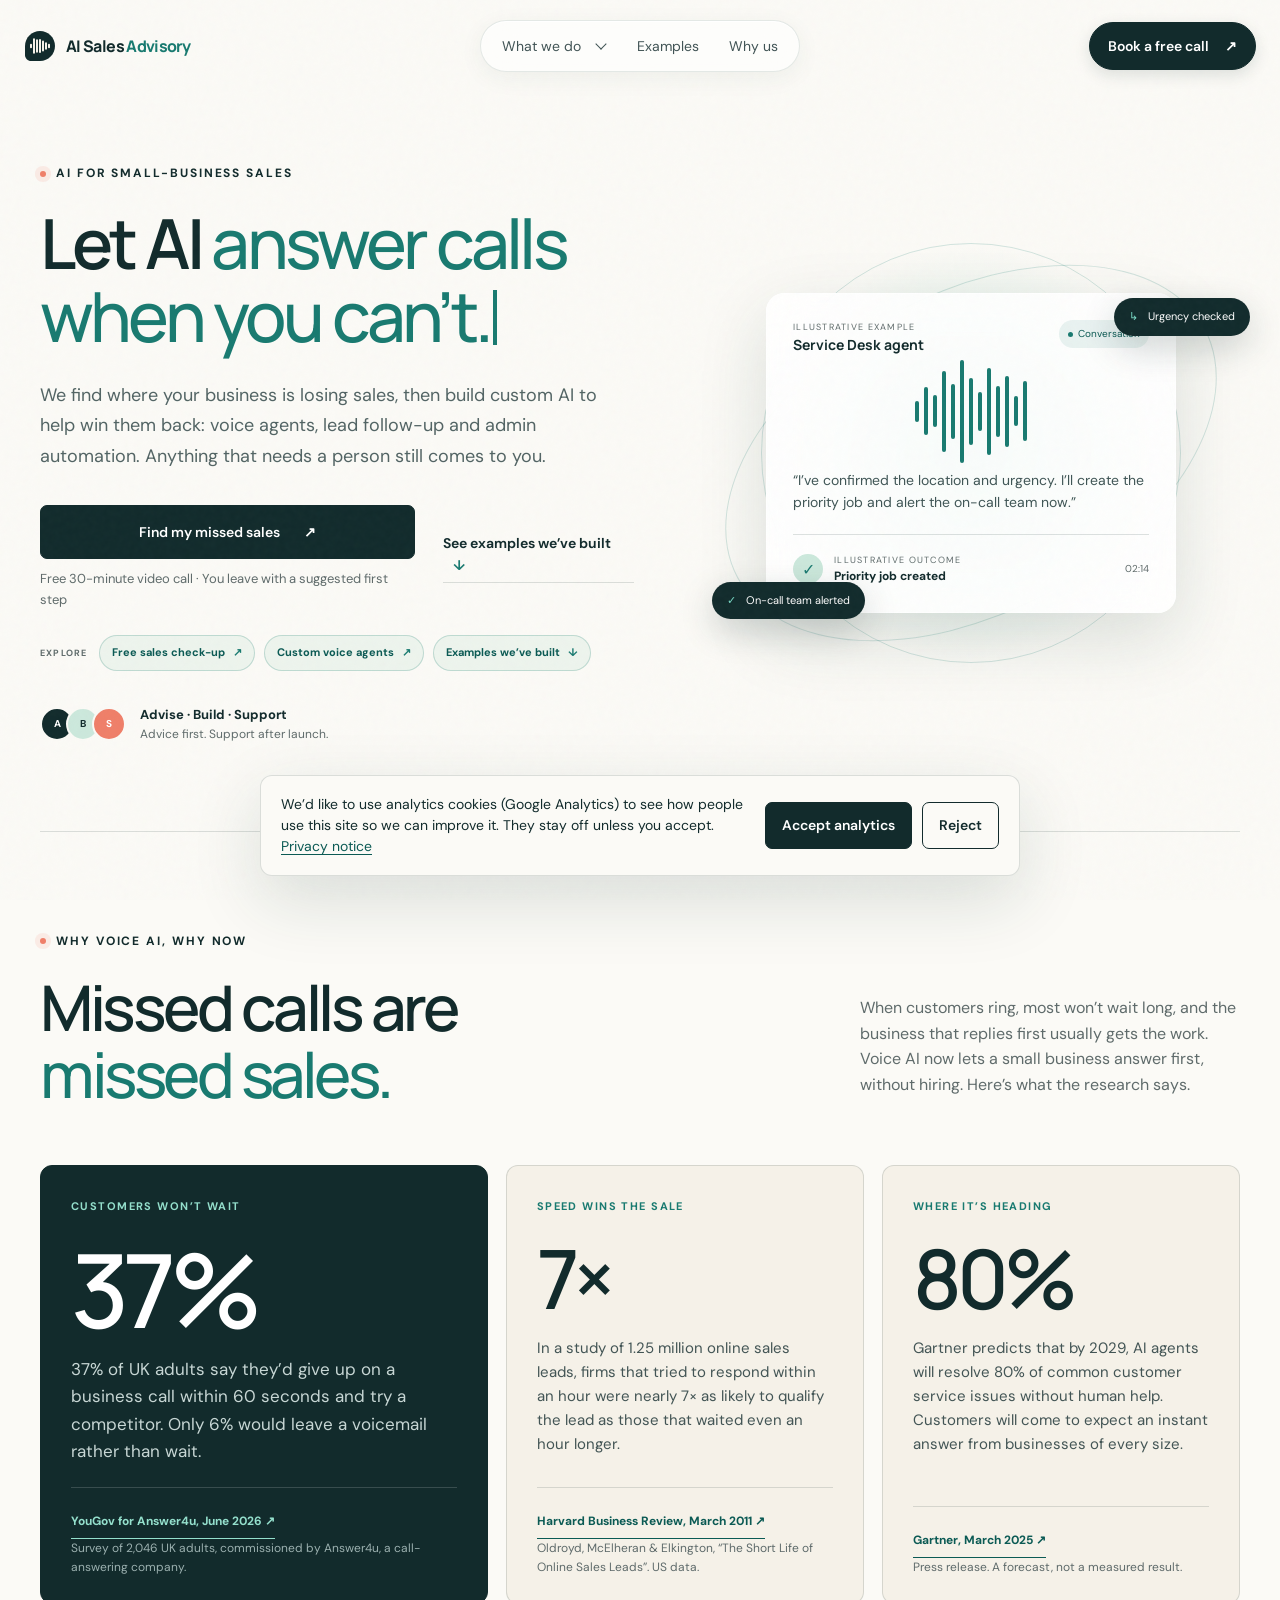
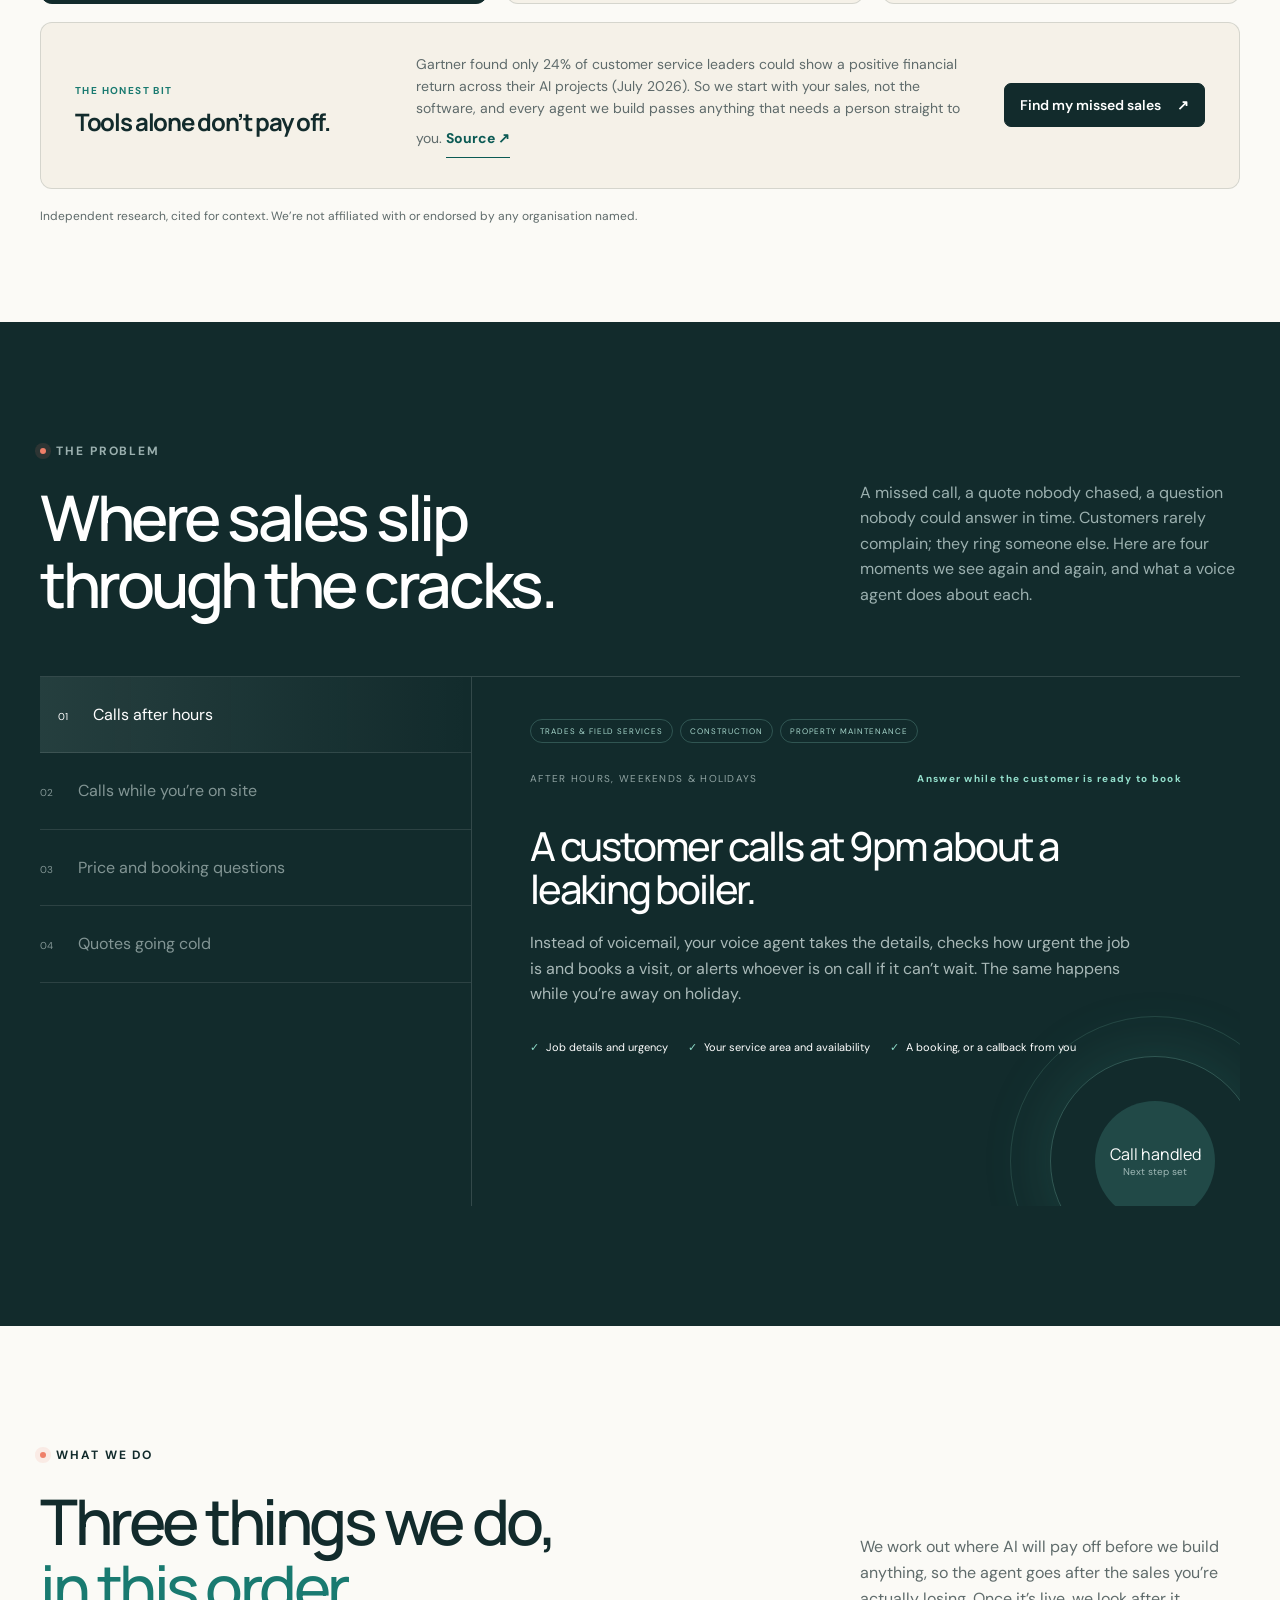
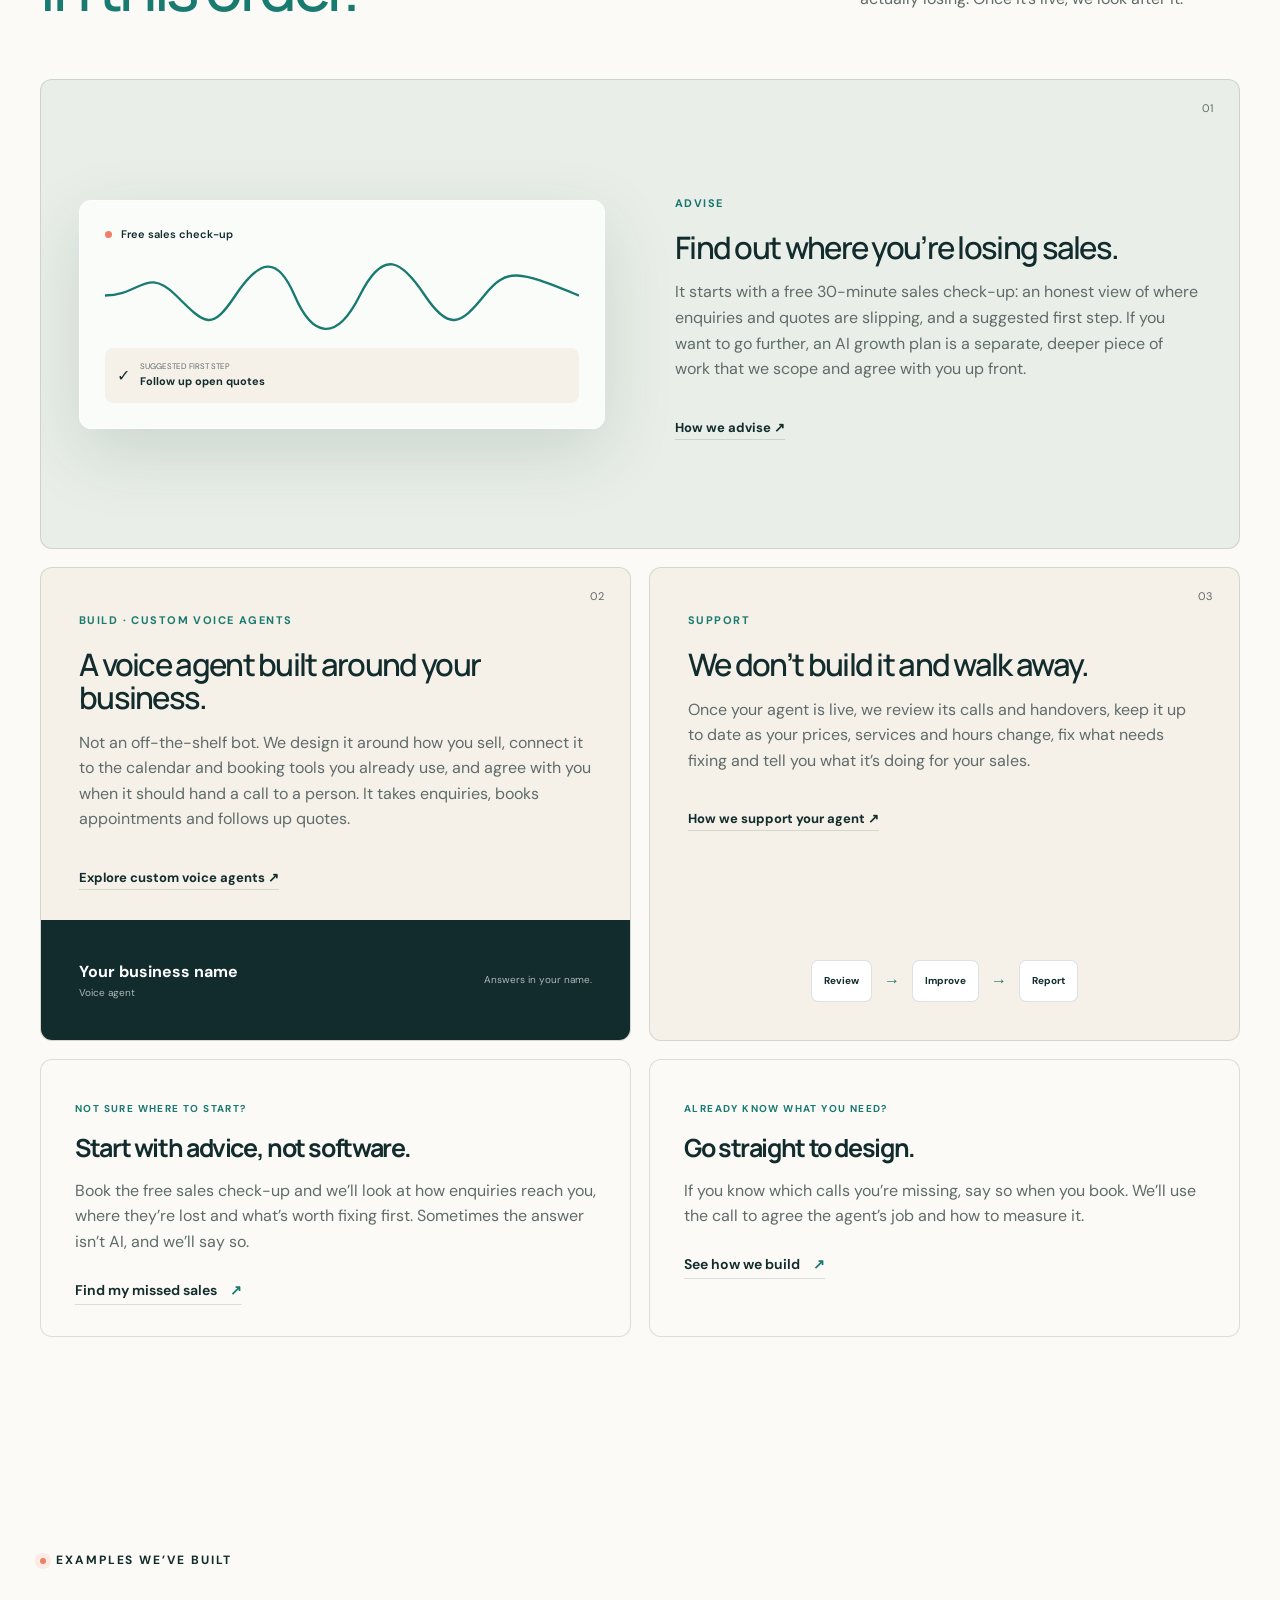
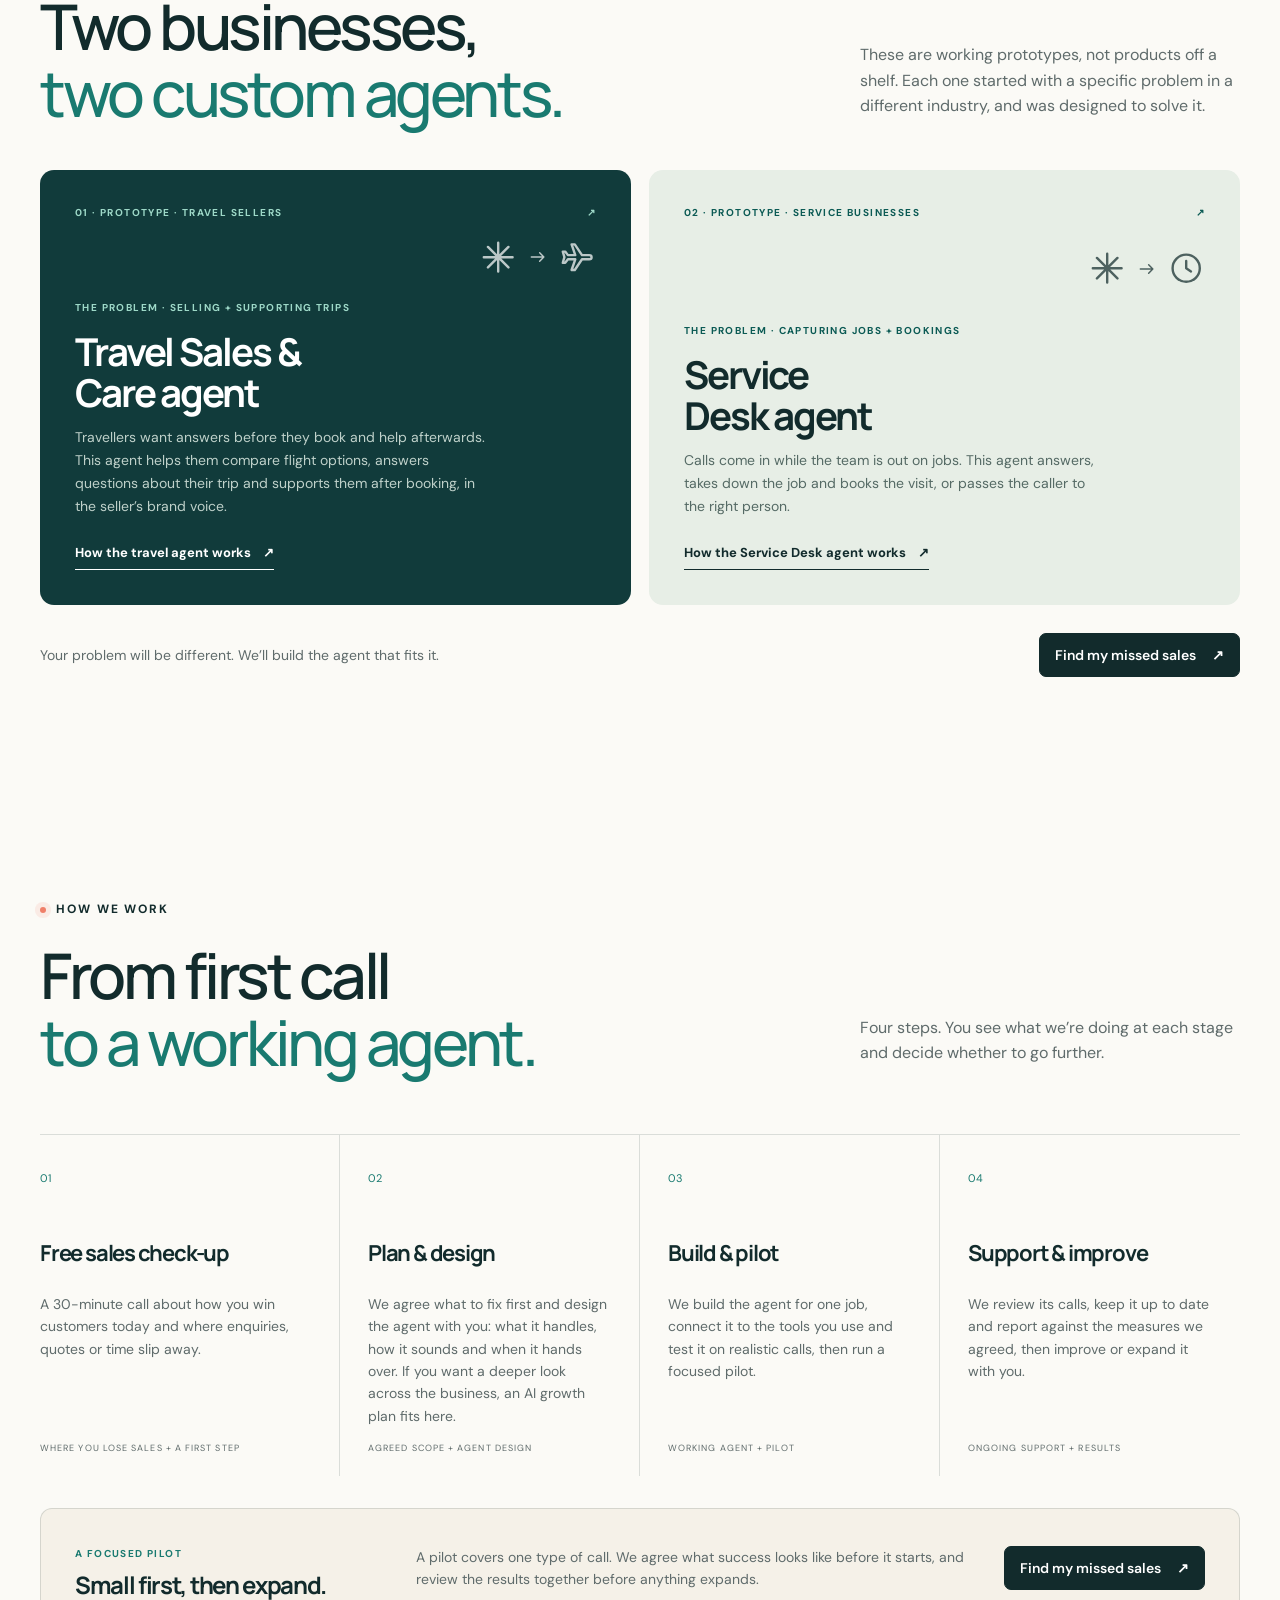
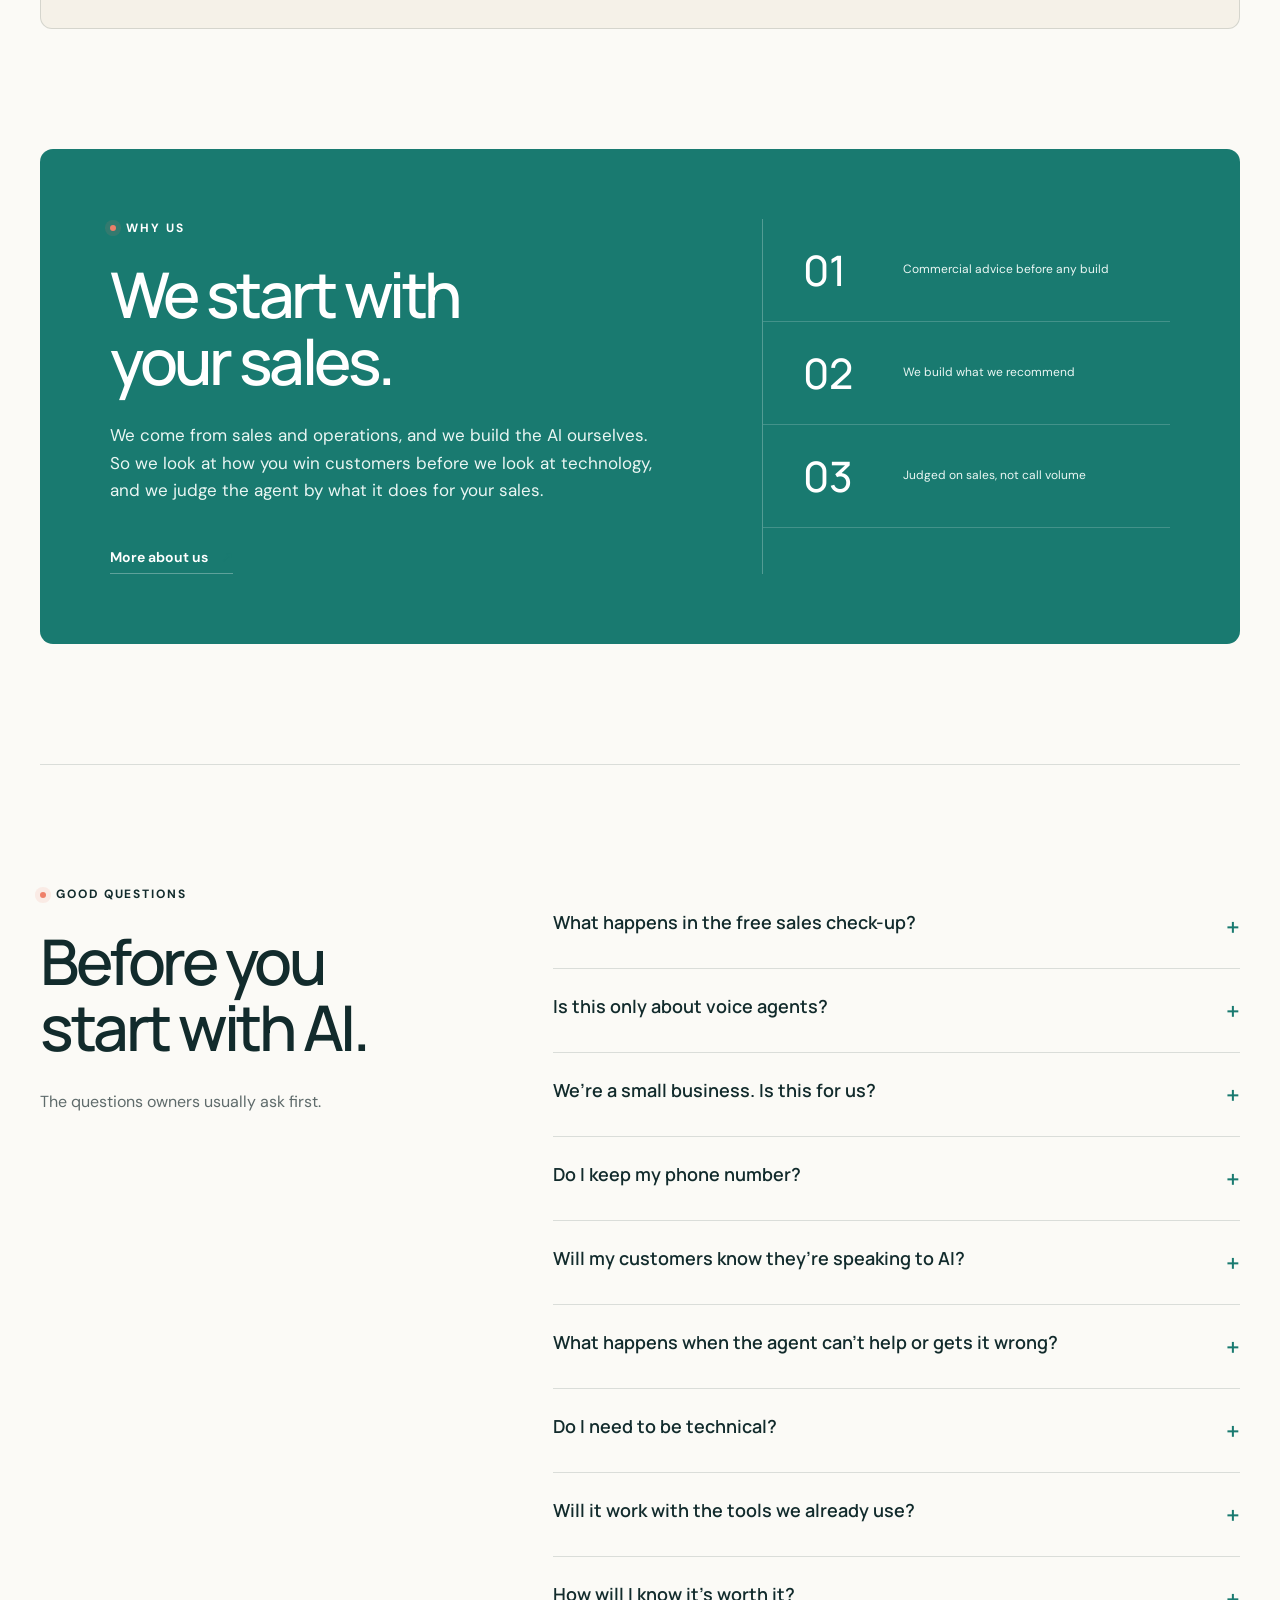
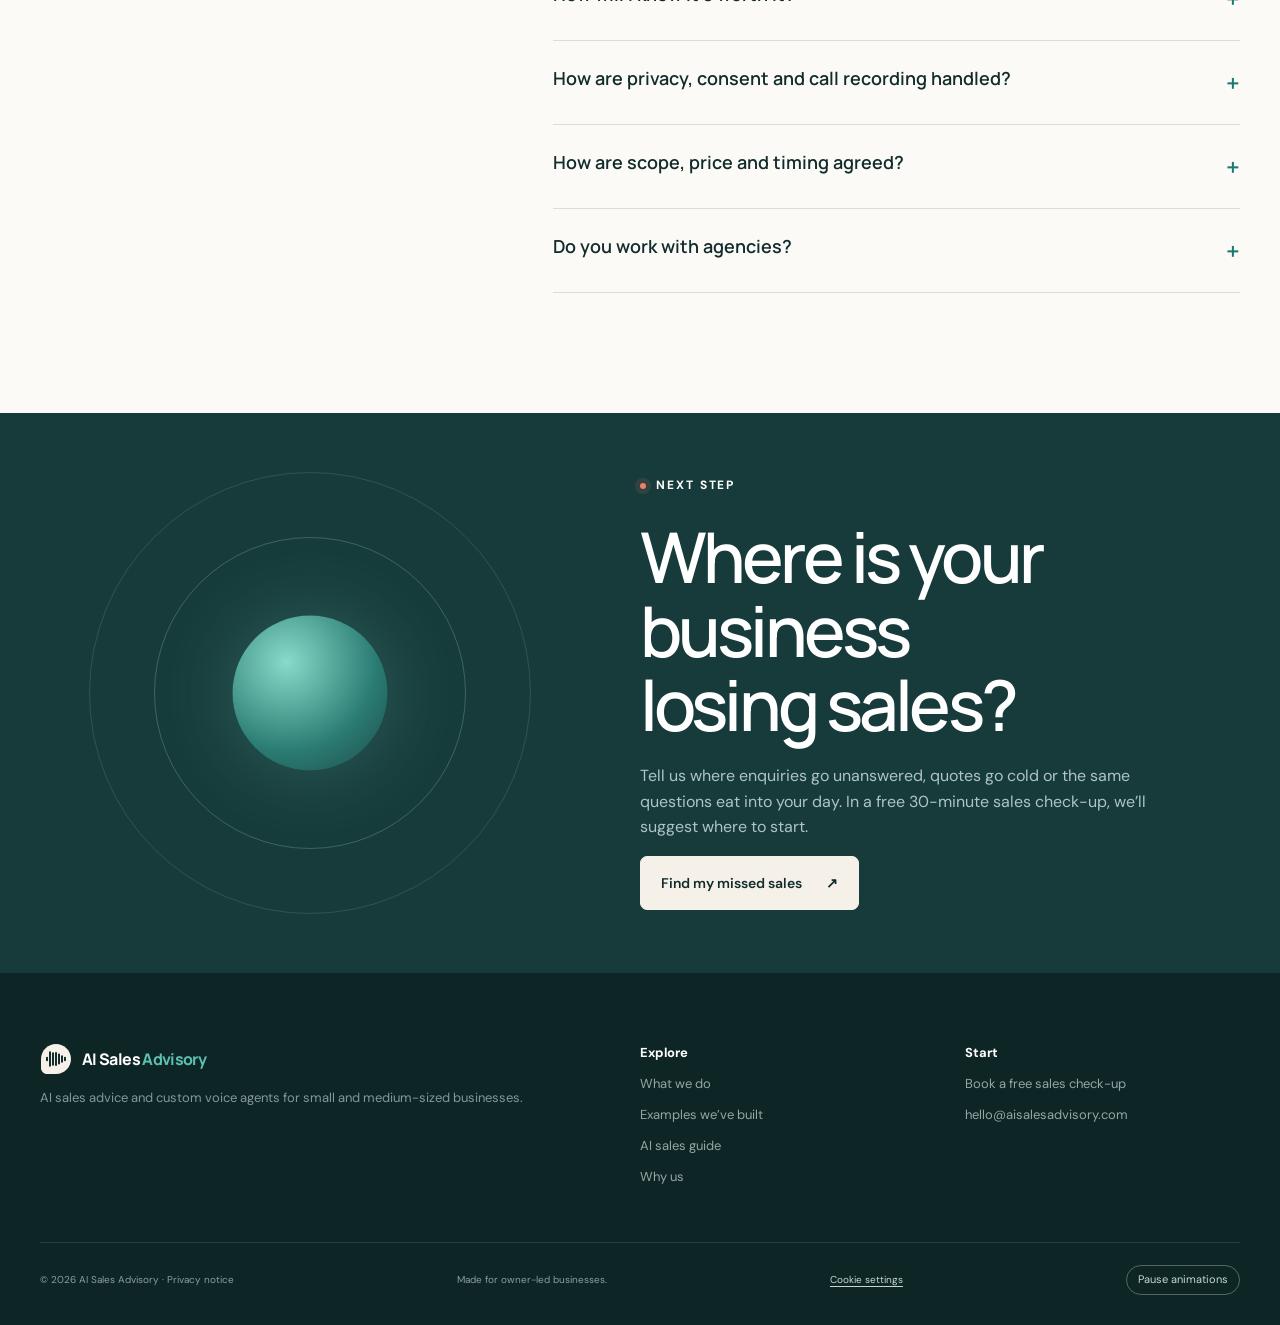
==== commit a3cc8198: "CTA rework after editor + copywriter review: 'Find my missed sales' Both reviewers rejected 'Grow my" ====
--- a/index.html
+++ b/index.html
@@ -2,33 +2,33 @@
 <html lang="en-GB">
 <head>
 <meta charset="utf-8"><meta name="viewport" content="width=device-width,initial-scale=1">
-<title>AI voice agents for small business, UK | AI Sales Advisory</title><meta name="description" content="Custom AI that helps UK small businesses win more sales: voice agents that answer calls when you can’t, quote follow-up and admin. Free 30-min review.">
+<title>AI voice agents for small business, UK | AI Sales Advisory</title><meta name="description" content="Custom AI that helps UK small businesses win more sales: voice agents that answer calls when you can’t, quote follow-up and admin. Free 30-minute sales check-up.">
 <link rel="canonical" href="https://aisalesadvisory.com/"><meta name="robots" content="index, follow, max-snippet:-1, max-image-preview:large, max-video-preview:-1">
 <meta name="theme-color" content="#122b2c"><link rel="icon" href="/favicon.ico" sizes="32x32"><link rel="icon" href="/favicon.svg" type="image/svg+xml"><link rel="apple-touch-icon" href="/apple-touch-icon.png"><link rel="manifest" href="/site.webmanifest">
-<link rel="preload" href="/fonts/manrope-latin.woff2" as="font" type="font/woff2" crossorigin><link rel="preload" href="/fonts/dm-sans-latin.woff2" as="font" type="font/woff2" crossorigin><link rel="stylesheet" href="/styles.css?v=20261115a">
-<meta property="og:type" content="website"><meta property="og:site_name" content="AI Sales Advisory"><meta property="og:locale" content="en_GB"><meta property="og:url" content="https://aisalesadvisory.com/"><meta property="og:title" content="AI voice agents for small business, UK | AI Sales Advisory"><meta property="og:description" content="Custom AI that helps UK small businesses win more sales: voice agents that answer calls when you can’t, quote follow-up and admin. Free 30-min review."><meta property="og:image" content="https://aisalesadvisory.com/social-card.png"><meta property="og:image:width" content="1200"><meta property="og:image:height" content="630"><meta property="og:image:alt" content="AI Sales Advisory: AI that answers your calls when you can’t. AI sales advice, custom voice agents and support for small businesses."><meta name="twitter:card" content="summary_large_image"><meta name="twitter:title" content="AI voice agents for small business, UK | AI Sales Advisory"><meta name="twitter:description" content="Custom AI that helps UK small businesses win more sales: voice agents that answer calls when you can’t, quote follow-up and admin. Free 30-min review."><meta name="twitter:image" content="https://aisalesadvisory.com/social-card.png">
-<script type="application/ld+json">{"@context":"https://schema.org","@graph":[{"@type":"Organization","@id":"https://aisalesadvisory.com/#organization","name":"AI Sales Advisory","url":"https://aisalesadvisory.com/","logo":{"@type":"ImageObject","url":"https://aisalesadvisory.com/logo-512.png","width":512,"height":512},"image":"https://aisalesadvisory.com/social-card.png","description":"AI Sales Advisory helps small and medium-sized businesses win more sales with AI. We advise, build custom voice agents and support them once they’re live.","areaServed":{"@type":"Country","name":"United Kingdom"},"slogan":"AI that helps small businesses win more sales","audience":{"@type":"BusinessAudience","audienceType":"Owner-led small and medium-sized businesses"},"knowsAbout":["AI for small business sales","AI voice agents","AI receptionists","AI phone answering","Lead follow-up automation","Quote follow-up","Sales operations","Sales strategy","Customer enquiry handling","Admin automation"],"email":"hello@aisalesadvisory.com","contactPoint":{"@type":"ContactPoint","contactType":"sales","email":"sales@aisalesadvisory.com","url":"https://aisalesadvisory.com/contact.html","availableLanguage":"en-GB"}},{"@type":"WebSite","@id":"https://aisalesadvisory.com/#website","url":"https://aisalesadvisory.com/","name":"AI Sales Advisory","inLanguage":"en-GB","publisher":{"@id":"https://aisalesadvisory.com/#organization"}}]}</script><script type="application/ld+json">{"@context":"https://schema.org","@type":"FAQPage","@id":"https://aisalesadvisory.com/#faq","mainEntity":[{"@type":"Question","name":"What happens in the free AI growth call?","acceptedAnswer":{"@type":"Answer","text":"It’s a 30-minute call. We talk through how customers reach you, where enquiries or follow-ups slip and which tools you use. You come away with an honest view of where you’re losing sales and a suggested first step. The review is free. An AI growth plan, if you want one, is a separate piece of work that we scope and agree with you first."}},{"@type":"Question","name":"Is this only about voice agents?","acceptedAnswer":{"@type":"Answer","text":"No. Voice agents are our main focus, because the phone is where many enquiries go unanswered. But we start with how you sell and run the business, and recommend what fits. That might be follow-up messages, better use of tools you already have, or no AI at all."}},{"@type":"Question","name":"We’re a small business. Is this for us?","acceptedAnswer":{"@type":"Answer","text":"Yes. We work with owner-led small and medium-sized businesses in any sector. If you’re the one answering the phone, chasing quotes and doing the admin, you’re exactly who we have in mind."}},{"@type":"Question","name":"Do I keep my phone number?","acceptedAnswer":{"@type":"Answer","text":"Yes, in most cases. Your number stays the same, and calls can be forwarded to the agent when you don’t pick up, outside opening hours, or all the time if you prefer. We set this up with your phone provider. Urgent or safety-critical calls, such as someone reporting a gas smell, go straight to a person under the rules you set."}},{"@type":"Question","name":"Will my customers know they’re speaking to AI?","acceptedAnswer":{"@type":"Answer","text":"We recommend being upfront about it, and we design how and when the agent says so with you. We also make it easy for customers to reach a person whenever they need one."}},{"@type":"Question","name":"What happens when the agent can’t help or gets it wrong?","acceptedAnswer":{"@type":"Answer","text":"We agree in advance what it handles and what it doesn’t. Anything that needs judgement, specialist advice or a sensitive conversation stays with people. When the agent is unsure, it can ask for more detail, transfer the call, arrange a callback or note the request for you to review."}},{"@type":"Question","name":"Do I need to be technical?","acceptedAnswer":{"@type":"Answer","text":"No. We set up the connections, explain what the agent does and show you how to check its calls. You set the rules; we handle the build and look after it once it’s live."}},{"@type":"Question","name":"Will it work with the tools we already use?","acceptedAnswer":{"@type":"Answer","text":"We check before we build. We look at your phone line, calendar, booking or job system and the CRM you keep customer records in, such as HubSpot, and agree which connections the agent needs. If a connection isn’t possible, we tell you before any work starts."}},{"@type":"Question","name":"How will I know it’s worth it?","acceptedAnswer":{"@type":"Answer","text":"We compare results with what happens today. Depending on your goal, that could mean more enquiries answered, more quotes followed up, more appointments booked or less time spent on routine calls. We agree the measures before a pilot starts."}},{"@type":"Question","name":"How are privacy, consent and call recording handled?","acceptedAnswer":{"@type":"Answer","text":"Requirements vary by business and by the tools involved. We work through data, disclosure, access, retention and recording during design, not as an afterthought."}},{"@type":"Question","name":"How are scope, price and timing agreed?","acceptedAnswer":{"@type":"Answer","text":"They depend on what you need, the tools involved and the support you want. We agree the work, price and timing with you before anything starts."}},{"@type":"Question","name":"Do you work with agencies?","acceptedAnswer":{"@type":"Answer","text":"Yes. We design and build voice agents that agencies and software firms offer to their own clients under their brand. How partnerships work."}}]}</script>
-<script src="/analytics.js?v=20261115a" defer></script>
+<link rel="preload" href="/fonts/manrope-latin.woff2" as="font" type="font/woff2" crossorigin><link rel="preload" href="/fonts/dm-sans-latin.woff2" as="font" type="font/woff2" crossorigin><link rel="stylesheet" href="/styles.css?v=20261115b">
+<meta property="og:type" content="website"><meta property="og:site_name" content="AI Sales Advisory"><meta property="og:locale" content="en_GB"><meta property="og:url" content="https://aisalesadvisory.com/"><meta property="og:title" content="AI voice agents for small business, UK | AI Sales Advisory"><meta property="og:description" content="Custom AI that helps UK small businesses win more sales: voice agents that answer calls when you can’t, quote follow-up and admin. Free 30-minute sales check-up."><meta property="og:image" content="https://aisalesadvisory.com/social-card.png"><meta property="og:image:width" content="1200"><meta property="og:image:height" content="630"><meta property="og:image:alt" content="AI Sales Advisory: AI that answers your calls when you can’t. AI sales advice, custom voice agents and support for small businesses."><meta name="twitter:card" content="summary_large_image"><meta name="twitter:title" content="AI voice agents for small business, UK | AI Sales Advisory"><meta name="twitter:description" content="Custom AI that helps UK small businesses win more sales: voice agents that answer calls when you can’t, quote follow-up and admin. Free 30-minute sales check-up."><meta name="twitter:image" content="https://aisalesadvisory.com/social-card.png">
+<script type="application/ld+json">{"@context":"https://schema.org","@graph":[{"@type":"Organization","@id":"https://aisalesadvisory.com/#organization","name":"AI Sales Advisory","url":"https://aisalesadvisory.com/","logo":{"@type":"ImageObject","url":"https://aisalesadvisory.com/logo-512.png","width":512,"height":512},"image":"https://aisalesadvisory.com/social-card.png","description":"AI Sales Advisory helps small and medium-sized businesses win more sales with AI. We advise, build custom voice agents and support them once they’re live.","areaServed":{"@type":"Country","name":"United Kingdom"},"slogan":"AI that helps small businesses win more sales","audience":{"@type":"BusinessAudience","audienceType":"Owner-led small and medium-sized businesses"},"knowsAbout":["AI for small business sales","AI voice agents","AI receptionists","AI phone answering","Lead follow-up automation","Quote follow-up","Sales operations","Sales strategy","Customer enquiry handling","Admin automation"],"email":"hello@aisalesadvisory.com","contactPoint":{"@type":"ContactPoint","contactType":"sales","email":"sales@aisalesadvisory.com","url":"https://aisalesadvisory.com/contact.html","availableLanguage":"en-GB"}},{"@type":"WebSite","@id":"https://aisalesadvisory.com/#website","url":"https://aisalesadvisory.com/","name":"AI Sales Advisory","inLanguage":"en-GB","publisher":{"@id":"https://aisalesadvisory.com/#organization"}}]}</script><script type="application/ld+json">{"@context":"https://schema.org","@type":"FAQPage","@id":"https://aisalesadvisory.com/#faq","mainEntity":[{"@type":"Question","name":"What happens in the free sales check-up?","acceptedAnswer":{"@type":"Answer","text":"It’s a 30-minute call. We talk through how customers reach you, where enquiries or follow-ups slip and which tools you use. You come away with an honest view of where you’re losing sales and a suggested first step. The check-up is free, with no obligation. If you want to go further, an AI growth plan is a separate, paid piece of work that we scope and price with you first."}},{"@type":"Question","name":"Is this only about voice agents?","acceptedAnswer":{"@type":"Answer","text":"No. Voice agents are our main focus, because the phone is where many enquiries go unanswered. But we start with how you sell and run the business, and recommend what fits. That might be follow-up messages, better use of tools you already have, or no AI at all."}},{"@type":"Question","name":"We’re a small business. Is this for us?","acceptedAnswer":{"@type":"Answer","text":"Yes. We work with owner-led small and medium-sized businesses. If you’re the one answering the phone, chasing quotes and doing the admin, you’re exactly who we have in mind."}},{"@type":"Question","name":"Do I keep my phone number?","acceptedAnswer":{"@type":"Answer","text":"Yes, in most cases. Your number stays the same, and calls can be forwarded to the agent when you don’t pick up, outside opening hours, or all the time if you prefer. We set this up with your phone provider. Urgent or safety-critical calls, such as someone reporting a gas smell, go straight to a person under the rules you set."}},{"@type":"Question","name":"Will my customers know they’re speaking to AI?","acceptedAnswer":{"@type":"Answer","text":"We recommend being upfront about it, and we design how and when the agent says so with you. We also make it easy for customers to reach a person whenever they need one."}},{"@type":"Question","name":"What happens when the agent can’t help or gets it wrong?","acceptedAnswer":{"@type":"Answer","text":"We agree in advance what it handles and what it doesn’t. Anything that needs judgement, specialist advice or a sensitive conversation stays with people. When the agent is unsure, it can ask for more detail, transfer the call, arrange a callback or note the request for you to review."}},{"@type":"Question","name":"Do I need to be technical?","acceptedAnswer":{"@type":"Answer","text":"No. We set up the connections, explain what the agent does and show you how to check its calls. You set the rules; we handle the build and look after it once it’s live."}},{"@type":"Question","name":"Will it work with the tools we already use?","acceptedAnswer":{"@type":"Answer","text":"We check before we build. We look at your phone line, calendar, booking or job system and the CRM you keep customer records in, such as HubSpot, and agree which connections the agent needs. If a connection isn’t possible, we tell you before any work starts."}},{"@type":"Question","name":"How will I know it’s worth it?","acceptedAnswer":{"@type":"Answer","text":"We compare results with what happens today. Depending on your goal, that could mean more enquiries answered, more quotes followed up, more appointments booked or less time spent on routine calls. We agree the measures before a pilot starts."}},{"@type":"Question","name":"How are privacy, consent and call recording handled?","acceptedAnswer":{"@type":"Answer","text":"Requirements vary by business and by the tools involved. We work through data, disclosure, access, retention and recording during design, not as an afterthought."}},{"@type":"Question","name":"How are scope, price and timing agreed?","acceptedAnswer":{"@type":"Answer","text":"They depend on what you need, the tools involved and the support you want. We agree the work, price and timing with you before anything starts."}},{"@type":"Question","name":"Do you work with agencies?","acceptedAnswer":{"@type":"Answer","text":"Yes. We design and build voice agents that agencies and software firms offer to their own clients under their brand. How partnerships work."}}]}</script>
+<script src="/analytics.js?v=20261115b" defer></script>
 </head>
 <body><a class="skip-link" href="#main-content">Skip to content</a><div class="noise" aria-hidden="true"></div>
-  <header class="site-header"><a class="brand" href="index.html"><span class="brand-mark" aria-hidden="true">A</span><span>AI Sales <em>Advisory</em></span></a><nav class="desktop-nav" aria-label="Main navigation"><div class="nav-solutions"><a class="nav-solutions-link" href="services.html">What we do</a><button class="nav-dropdown-toggle" type="button" aria-label="Show what we do menu" aria-expanded="false" aria-controls="solutions-menu"><span aria-hidden="true">⌄</span></button><div class="nav-dropdown" id="solutions-menu"><span class="nav-dropdown-label">WHAT WE DO</span><a href="services.html#custom-agents"><strong>Advise</strong><small>Find where AI will grow your sales</small></a><a href="services.html#workflows"><strong>Build</strong><small>Custom voice agents for your business</small></a><a href="services.html#support"><strong>Support</strong><small>We look after your agent once it’s live</small></a><a class="nav-all" href="services.html">Explore what we do ↗︎</a></div></div><a href="solutions.html">Examples</a><a href="about.html">Why us</a></nav><a class="button button-small header-cta" href="contact.html#cal-booking"><span class="cta-long">Grow my sales with AI</span><span class="cta-short">Grow my sales</span> <span aria-hidden="true">↗︎</span></a><button type="button" class="menu-toggle" aria-label="Open menu" aria-expanded="false" aria-controls="mobile-menu"><span></span><span></span></button></header>
-  <div class="mobile-menu" id="mobile-menu" aria-hidden="true"><a href="services.html">What we do</a><div class="mobile-solutions"><a href="services.html#custom-agents">Advise</a><a href="services.html#workflows">Build · Custom voice agents</a><a href="services.html#support">Support</a></div><a href="solutions.html">Examples</a><a href="about.html">Why us</a><a href="contact.html#cal-booking">Grow my sales with AI</a></div>
+  <header class="site-header"><a class="brand" href="index.html"><span class="brand-mark" aria-hidden="true">A</span><span>AI Sales <em>Advisory</em></span></a><nav class="desktop-nav" aria-label="Main navigation"><div class="nav-solutions"><a class="nav-solutions-link" href="services.html">What we do</a><button class="nav-dropdown-toggle" type="button" aria-label="Show what we do menu" aria-expanded="false" aria-controls="solutions-menu"><span aria-hidden="true">⌄</span></button><div class="nav-dropdown" id="solutions-menu"><span class="nav-dropdown-label">WHAT WE DO</span><a href="services.html#custom-agents"><strong>Advise</strong><small>Find where you’re losing sales</small></a><a href="services.html#workflows"><strong>Build</strong><small>Custom voice agents for your business</small></a><a href="services.html#support"><strong>Support</strong><small>We look after your agent once it’s live</small></a><a class="nav-all" href="services.html">Explore what we do ↗︎</a></div></div><a href="solutions.html">Examples</a><a href="about.html">Why us</a></nav><a class="button button-small header-cta" href="contact.html#cal-booking"><span class="cta-long">Book a free call</span><span class="cta-short">Book a free call</span> <span aria-hidden="true">↗︎</span></a><button type="button" class="menu-toggle" aria-label="Open menu" aria-expanded="false" aria-controls="mobile-menu"><span></span><span></span></button></header>
+  <div class="mobile-menu" id="mobile-menu" aria-hidden="true"><a href="services.html">What we do</a><div class="mobile-solutions"><a href="services.html#custom-agents">Advise</a><a href="services.html#workflows">Build · Custom voice agents</a><a href="services.html#support">Support</a></div><a href="solutions.html">Examples</a><a href="about.html">Why us</a><a href="contact.html#cal-booking">Book a free sales check-up</a></div>
   <main id="main-content" tabindex="-1">
-    <section class="hero shell"><div class="hero-copy reveal"><div class="eyebrow"><i></i> AI for small-business sales</div><h1 class="typed-h1"><span class="sr-only" style="position:absolute;width:1px;height:1px;overflow:hidden;clip:rect(0 0 0 0);white-space:nowrap">Let AI help your small business win more sales: answer calls when you can’t, book jobs, be your receptionist, follow up quotes, qualify leads and take on the admin.</span><span class="typed-wrap" data-typer aria-hidden="true"><span class="typed-ghost" style="display:none">Let AI answer calls when you can’t.</span><span class="typed-ghost" style="display:none">Let AI book jobs while you work.</span><span class="typed-ghost" style="display:none">Let AI follow up your quotes.</span><span class="typed-ghost" style="display:none">Let AI qualify your inbound leads.</span><span class="typed-ghost" style="display:none">Let AI be your receptionist.</span><span class="typed-ghost" style="display:none">Let AI take on the admin you put off.</span><span class="typed-ghost" style="display:none">Let AI help you win more sales.</span><span class="typed-line">Let AI <span class="typed">answer calls when you can’t.</span><span class="typed-rest"></span></span></span></h1><p class="hero-lede">We find where your business is losing sales, then build custom AI to help win them back: voice agents, lead follow-up and admin automation. Anything that needs a person still comes to you.</p><div class="hero-actions"><div class="hero-cta"><a class="button" href="contact.html#cal-booking">Grow my sales with AI <span aria-hidden="true">↗︎</span></a><p class="cta-note">Free · 30 minutes · You leave with a suggested first step</p></div><a class="text-link" href="#solution-examples">See examples we’ve built <span aria-hidden="true">↓</span></a></div><div class="hero-solution-links" role="group" aria-label="Explore what we do"><span>EXPLORE</span><a href="contact.html#cal-booking">Free AI growth call <span aria-hidden="true">↗︎</span></a><a href="services.html#workflows">Custom voice agents <span aria-hidden="true">↗︎</span></a><a href="#solution-examples">Examples we’ve built <span aria-hidden="true">↓</span></a></div><div class="trust-row"><div class="avatar-stack"><span>A</span><span>B</span><span>S</span></div><p><strong>Advise · Build · Support</strong><br>Advice first. Support after launch.</p></div></div>
+    <section class="hero shell"><div class="hero-copy reveal"><div class="eyebrow"><i></i> AI for small-business sales</div><h1 class="typed-h1"><span class="sr-only" style="position:absolute;width:1px;height:1px;overflow:hidden;clip:rect(0 0 0 0);white-space:nowrap">Let AI help your small business win more sales: answer calls when you can’t, book jobs, be your receptionist, follow up quotes, qualify leads and take on the admin.</span><span class="typed-wrap" data-typer aria-hidden="true"><span class="typed-ghost" style="display:none">Let AI answer calls when you can’t.</span><span class="typed-ghost" style="display:none">Let AI book jobs while you work.</span><span class="typed-ghost" style="display:none">Let AI follow up your quotes.</span><span class="typed-ghost" style="display:none">Let AI qualify your inbound leads.</span><span class="typed-ghost" style="display:none">Let AI be your receptionist.</span><span class="typed-ghost" style="display:none">Let AI take on the admin you put off.</span><span class="typed-ghost" style="display:none">Let AI help you win more sales.</span><span class="typed-line">Let AI <span class="typed">answer calls when you can’t.</span><span class="typed-rest"></span></span></span></h1><p class="hero-lede">We find where your business is losing sales, then build custom AI to help win them back: voice agents, lead follow-up and admin automation. Anything that needs a person still comes to you.</p><div class="hero-actions"><div class="hero-cta"><a class="button" href="contact.html#cal-booking">Find my missed sales <span aria-hidden="true">↗︎</span></a><p class="cta-note">Free 30-minute video call · You leave with a suggested first step</p></div><a class="text-link" href="#solution-examples">See examples we’ve built <span aria-hidden="true">↓</span></a></div><div class="hero-solution-links" role="group" aria-label="Explore what we do"><span>EXPLORE</span><a href="contact.html#cal-booking">Free sales check-up <span aria-hidden="true">↗︎</span></a><a href="services.html#workflows">Custom voice agents <span aria-hidden="true">↗︎</span></a><a href="#solution-examples">Examples we’ve built <span aria-hidden="true">↓</span></a></div><div class="trust-row"><div class="avatar-stack"><span>A</span><span>B</span><span>S</span></div><p><strong>Advise · Build · Support</strong><br>Advice first. Support after launch.</p></div></div>
       <div class="voice-stage reveal" role="group" aria-label="Illustrative voice agent workflow"><div class="orbit orbit-one"></div><div class="orbit orbit-two"></div><div class="call-card"><div class="call-top"><div><small>ILLUSTRATIVE EXAMPLE</small><strong>Service Desk agent</strong></div><span class="live-dot">Conversation</span></div><div class="wave" aria-hidden="true"><i style="--h:18%"></i><i style="--h:42%"></i><i style="--h:28%"></i><i style="--h:70%"></i><i style="--h:48%"></i><i style="--h:90%"></i><i style="--h:58%"></i><i style="--h:34%"></i><i style="--h:76%"></i><i style="--h:44%"></i><i style="--h:62%"></i><i style="--h:26%"></i><i style="--h:52%"></i></div><p class="transcript">“I’ve confirmed the location and urgency. I’ll create the priority job and alert the on-call team now.”</p><div class="call-result"><span class="result-icon">✓</span><div><small>ILLUSTRATIVE OUTCOME</small><strong>Priority job created</strong></div><time>02:14</time></div></div><div class="float-pill pill-one"><span>↳</span> Urgency checked</div><div class="float-pill pill-two"><span>✓</span> On-call team alerted</div></div>
     </section>
-    <section class="section shell why-section" id="why-now" aria-labelledby="why-title"><div class="section-heading reveal"><div><div class="eyebrow"><i></i> Why voice AI, why now</div><h2 id="why-title">Missed calls are<br><span class="accent">missed sales.</span></h2></div><p>When customers ring, most won’t wait long, and the business that replies first usually gets the work. Voice AI now lets a small business answer first, without hiring. Here’s what the research says.</p></div><div class="why-grid"><article class="why-card why-lead reveal"><span class="why-kicker">Customers won’t wait</span><strong class="why-figure">37%</strong><p>37% of UK adults say they’d give up on a business call within 60 seconds and try a competitor. Only 6% would leave a voicemail rather than wait.</p><p class="why-source"><a href="https://pressat.co.uk/releases/one-in-three-uk-consumers-will-call-a-competitor-if-a-business-fails-to-answer-the-phone-within-60-seconds-4230b0516a07ab26be312329d1b20678/" target="_blank" rel="noopener">YouGov for Answer4u, June 2026<span class="sr-only"> (opens in a new tab)</span> <span aria-hidden="true">↗︎</span></a><br>Survey of 2,046 UK adults, commissioned by Answer4u, a call-answering company.</p></article><article class="why-card reveal"><span class="why-kicker">Speed wins the sale</span><strong class="why-figure"><span aria-hidden="true">7×</span><span class="sr-only">7 times</span></strong><p>In a study of 1.25 million online sales leads, firms that tried to respond within an hour were nearly 7× as likely to qualify the lead as those that waited even an hour longer.</p><p class="why-source"><a href="https://hbr.org/2011/03/the-short-life-of-online-sales-leads" target="_blank" rel="noopener">Harvard Business Review, March 2011<span class="sr-only"> (opens in a new tab)</span> <span aria-hidden="true">↗︎</span></a><br>Oldroyd, McElheran &amp; Elkington, “The Short Life of Online Sales Leads”. US data.</p></article><article class="why-card reveal"><span class="why-kicker">Where it’s heading</span><strong class="why-figure">80%</strong><p>Gartner predicts that by 2029, AI agents will resolve 80% of common customer service issues without human help. Customers will come to expect an instant answer from businesses of every size.</p><p class="why-source"><a href="https://www.gartner.com/en/newsroom/press-releases/2025-03-05-gartner-predicts-agentic-ai-will-autonomously-resolve-80-percent-of-common-customer-service-issues-without-human-intervention-by-20290" target="_blank" rel="noopener">Gartner, March 2025<span class="sr-only"> (opens in a new tab)</span> <span aria-hidden="true">↗︎</span></a><br>Press release. A forecast, not a measured result.</p></article></div><div class="pilot-proposition why-honest reveal"><div><span>THE HONEST BIT</span><h3>Tools alone don’t pay off.</h3></div><p>Gartner found only 24% of customer service leaders could show a positive financial return across their AI projects (July 2026). So we start with your sales, not the software, and every agent we build passes anything that needs a person straight to you. <a href="https://www.gartner.com/en/newsroom/press-releases/2026-07-08-gartner-survey-finds-customers-are-three-times-more-likely-to-use-third-party-genai-than-company-provided-chatbots-for-customer-service" target="_blank" rel="noopener">Source<span class="sr-only"> (opens in a new tab)</span> <span aria-hidden="true">↗︎</span></a></p><a class="button button-small" href="contact.html#cal-booking">Grow my sales with AI <span>↗︎</span></a></div><p class="why-note">Independent research, cited for context. We’re not affiliated with or endorsed by any organisation named.</p></section>
+    <section class="section shell why-section" id="why-now" aria-labelledby="why-title"><div class="section-heading reveal"><div><div class="eyebrow"><i></i> Why voice AI, why now</div><h2 id="why-title">Missed calls are<br><span class="accent">missed sales.</span></h2></div><p>When customers ring, most won’t wait long, and the business that replies first usually gets the work. Voice AI now lets a small business answer first, without hiring. Here’s what the research says.</p></div><div class="why-grid"><article class="why-card why-lead reveal"><span class="why-kicker">Customers won’t wait</span><strong class="why-figure">37%</strong><p>37% of UK adults say they’d give up on a business call within 60 seconds and try a competitor. Only 6% would leave a voicemail rather than wait.</p><p class="why-source"><a href="https://pressat.co.uk/releases/one-in-three-uk-consumers-will-call-a-competitor-if-a-business-fails-to-answer-the-phone-within-60-seconds-4230b0516a07ab26be312329d1b20678/" target="_blank" rel="noopener">YouGov for Answer4u, June 2026<span class="sr-only"> (opens in a new tab)</span> <span aria-hidden="true">↗︎</span></a><br>Survey of 2,046 UK adults, commissioned by Answer4u, a call-answering company.</p></article><article class="why-card reveal"><span class="why-kicker">Speed wins the sale</span><strong class="why-figure"><span aria-hidden="true">7×</span><span class="sr-only">7 times</span></strong><p>In a study of 1.25 million online sales leads, firms that tried to respond within an hour were nearly 7× as likely to qualify the lead as those that waited even an hour longer.</p><p class="why-source"><a href="https://hbr.org/2011/03/the-short-life-of-online-sales-leads" target="_blank" rel="noopener">Harvard Business Review, March 2011<span class="sr-only"> (opens in a new tab)</span> <span aria-hidden="true">↗︎</span></a><br>Oldroyd, McElheran &amp; Elkington, “The Short Life of Online Sales Leads”. US data.</p></article><article class="why-card reveal"><span class="why-kicker">Where it’s heading</span><strong class="why-figure">80%</strong><p>Gartner predicts that by 2029, AI agents will resolve 80% of common customer service issues without human help. Customers will come to expect an instant answer from businesses of every size.</p><p class="why-source"><a href="https://www.gartner.com/en/newsroom/press-releases/2025-03-05-gartner-predicts-agentic-ai-will-autonomously-resolve-80-percent-of-common-customer-service-issues-without-human-intervention-by-20290" target="_blank" rel="noopener">Gartner, March 2025<span class="sr-only"> (opens in a new tab)</span> <span aria-hidden="true">↗︎</span></a><br>Press release. A forecast, not a measured result.</p></article></div><div class="pilot-proposition why-honest reveal"><div><span>THE HONEST BIT</span><h3>Tools alone don’t pay off.</h3></div><p>Gartner found only 24% of customer service leaders could show a positive financial return across their AI projects (July 2026). So we start with your sales, not the software, and every agent we build passes anything that needs a person straight to you. <a href="https://www.gartner.com/en/newsroom/press-releases/2026-07-08-gartner-survey-finds-customers-are-three-times-more-likely-to-use-third-party-genai-than-company-provided-chatbots-for-customer-service" target="_blank" rel="noopener">Source<span class="sr-only"> (opens in a new tab)</span> <span aria-hidden="true">↗︎</span></a></p><a class="button button-small" href="contact.html#cal-booking">Find my missed sales <span>↗︎</span></a></div><p class="why-note">Independent research, cited for context. We’re not affiliated with or endorsed by any organisation named.</p></section>
     <section class="section use-section" id="use-cases"><div class="shell"><div class="section-heading light reveal"><div><div class="eyebrow"><i></i> The problem</div><h2>Where sales slip<br>through the cracks.</h2></div><p>A missed call, a quote nobody chased, a question nobody could answer in time. Customers rarely complain; they ring someone else. Here are four moments we see again and again, and what a voice agent does about each.</p></div><div class="use-layout reveal"><div class="use-tabs" role="group" aria-label="Four moments where sales slip"><button type="button" aria-controls="caseTitle" class="use-tab active" aria-pressed="true" data-case="dispatch"><span>01</span>Calls after hours</button><button type="button" aria-controls="caseTitle" class="use-tab" aria-pressed="false" data-case="maintenance"><span>02</span>Calls while you’re on site</button><button type="button" aria-controls="caseTitle" class="use-tab" aria-pressed="false" data-case="payments"><span>03</span>Price and booking questions</button><button type="button" aria-controls="caseTitle" class="use-tab" aria-pressed="false" data-case="quotes"><span>04</span>Quotes going cold</button></div><div class="case-panel"><div class="case-sectors" id="caseSectors"><span>TRADES &amp; FIELD SERVICES</span><span>CONSTRUCTION</span><span>PROPERTY MAINTENANCE</span></div><div class="case-meta"><span id="caseTag">AFTER HOURS, WEEKENDS &amp; HOLIDAYS</span><b id="caseMetric">Answer while the customer is ready to book</b></div><h3 id="caseTitle" aria-live="polite">A customer calls at 9pm about a leaking boiler.</h3><p id="caseBody">Instead of voicemail, your voice agent takes the details, checks how urgent the job is and books a visit, or alerts whoever is on call if it can’t wait. The same happens while you’re away on holiday.</p><ul id="caseList"><li>Job details and urgency</li><li>Your service area and availability</li><li>A booking, or a callback from you</li></ul><div class="case-visual"><div class="ring"></div><div class="core">Call handled<span>Next step set</span></div></div></div></div></div></section>
     <section class="section shell" id="solutions"><div class="section-heading reveal"><div><div class="eyebrow"><i></i> What we do</div><h2>Three things we do,<br><span class="accent">in this order.</span></h2></div><p>We work out where AI will pay off before we build anything, so the agent goes after the sales you’re actually losing. Once it’s live, we look after it.</p></div><div class="solution-grid">
-      <article class="solution-card featured reveal"><div class="card-no">01</div><div class="mini-ui"><div class="mini-head"><span class="pulse"></span> Free AI growth call</div><div class="mini-wave"></div><div class="mini-event"><span>✓</span><div><small>SUGGESTED FIRST STEP</small><strong>Follow up open quotes</strong></div></div></div><div class="card-copy"><span>Advise</span><h3>Find out where you’re losing sales.</h3><p>It starts with a free 30-minute AI growth call: an honest view of where enquiries and quotes are slipping, and a suggested first step. If you want to go further, an AI growth plan is a separate, deeper piece of work that we scope and agree with you up front.</p><a href="services.html#custom-agents">How we advise ↗︎</a></div></article>
+      <article class="solution-card featured reveal"><div class="card-no">01</div><div class="mini-ui"><div class="mini-head"><span class="pulse"></span> Free sales check-up</div><div class="mini-wave"></div><div class="mini-event"><span>✓</span><div><small>SUGGESTED FIRST STEP</small><strong>Follow up open quotes</strong></div></div></div><div class="card-copy"><span>Advise</span><h3>Find out where you’re losing sales.</h3><p>It starts with a free 30-minute sales check-up: an honest view of where enquiries and quotes are slipping, and a suggested first step. If you want to go further, an AI growth plan is a separate, deeper piece of work that we scope and agree with you up front.</p><a href="services.html#custom-agents">How we advise ↗︎</a></div></article>
       <article class="solution-card reveal"><div class="card-no">02</div><div class="card-copy"><span>Build · Custom voice agents</span><h3>A voice agent built around your business.</h3><p>Not an off-the-shelf bot. We design it around how you sell, connect it to the calendar and booking tools you already use, and agree with you when it should hand a call to a person. It takes enquiries, books appointments and follows up quotes.</p><a href="services.html#workflows">Explore custom voice agents ↗︎</a></div><div class="brand-swatch"><div><b>Your business name</b><small>Voice agent</small></div><span>Answers in your name.</span></div></article>
       <article class="solution-card reveal"><div class="card-no">03</div><div class="card-copy"><span>Support</span><h3>We don’t build it and walk away.</h3><p>Once your agent is live, we review its calls and handovers, keep it up to date as your prices, services and hours change, fix what needs fixing and tell you what it’s doing for your sales.</p><a href="services.html#support">How we support your agent ↗︎</a></div><div class="flow-diagram"><span>Review</span><i>→</i><span>Improve</span><i>→</i><span>Report</span></div></article>
-    </div><div class="buyer-paths reveal" role="group" aria-label="Choose your path"><article><span>NOT SURE WHERE TO START?</span><h3>Start with advice, not software.</h3><p>Book the free review and we’ll look at how enquiries reach you, where they’re lost and what’s worth fixing first. Sometimes the answer isn’t AI, and we’ll say so.</p><a class="text-link" href="contact.html#cal-booking">Grow my sales with AI <span>↗︎</span></a></article><article><span>ALREADY KNOW WHAT YOU NEED?</span><h3>Go straight to design.</h3><p>If you know which calls you’re missing, say so when you book. We’ll use the review to agree the agent’s job and how to measure it.</p><a class="text-link" href="services.html#workflows">See how we build <span>↗︎</span></a></article></div></section>
-    <section class="shell spotlight" id="solution-examples"><div class="spotlight-heading reveal"><div><div class="eyebrow"><i></i> Examples we’ve built</div><h2>Two businesses,<br><span class="accent">two custom agents.</span></h2></div><p>These are working prototypes, not products off a shelf. Each one started with a specific problem in a different industry, and was designed to solve it.</p></div><div class="spotlight-grid"><article class="spotlight-card spotlight-travel reveal"><div class="spotlight-card-top"><span>01 · PROTOTYPE · TRAVEL SELLERS</span><span aria-hidden="true">↗︎</span></div><div class="spotlight-symbol" aria-hidden="true"><svg class="ico" viewBox="0 0 24 24" aria-hidden="true" focusable="false"><path d="M12 3v18M3 12h18M5.6 5.6l12.8 12.8M18.4 5.6 5.6 18.4"/></svg><i><svg class="ico" viewBox="0 0 24 24" aria-hidden="true" focusable="false"><path d="M4 12h15M14 7l5 5-5 5"/></svg></i><svg class="ico" viewBox="0 0 24 24" aria-hidden="true" focusable="false"><path d="M21 12c0-.8-.7-1.3-1.5-1.3H15L10.5 4h-2l2.3 6.7H6.2L4.5 8.5H3l1 3.5-1 3.5h1.5l1.7-2.2h4.6L8.5 20h2l4.5-6.7h4.5c.8 0 1.5-.5 1.5-1.3z"/></svg></div><div class="spotlight-card-copy"><span>THE PROBLEM · SELLING + SUPPORTING TRIPS</span><h3>Travel Sales &amp;<br>Care agent</h3><p>Travellers want answers before they book and help afterwards. This agent helps them compare flight options, answers questions about their trip and supports them after booking, in the seller’s brand voice.</p><a href="solutions.html#travel">How the travel agent works <span>↗︎</span></a></div></article><article class="spotlight-card spotlight-service reveal"><div class="spotlight-card-top"><span>02 · PROTOTYPE · SERVICE BUSINESSES</span><span aria-hidden="true">↗︎</span></div><div class="spotlight-symbol" aria-hidden="true"><svg class="ico" viewBox="0 0 24 24" aria-hidden="true" focusable="false"><path d="M12 3v18M3 12h18M5.6 5.6l12.8 12.8M18.4 5.6 5.6 18.4"/></svg><i><svg class="ico" viewBox="0 0 24 24" aria-hidden="true" focusable="false"><path d="M4 12h15M14 7l5 5-5 5"/></svg></i><svg class="ico" viewBox="0 0 24 24" aria-hidden="true" focusable="false"><circle cx="12" cy="12" r="8.5"/><path d="M12 7.5V12l3 2"/></svg></div><div class="spotlight-card-copy"><span>THE PROBLEM · CAPTURING JOBS + BOOKINGS</span><h3>Service<br>Desk agent</h3><p>Calls come in while the team is out on jobs. This agent answers, takes down the job and books the visit, or passes the caller to the right person.</p><a href="solutions.html#service">How the Service Desk agent works <span>↗︎</span></a></div></article></div><div class="spotlight-bottom"><p>Your problem will be different. We’ll build the agent that fits it.</p><a class="button button-small" href="contact.html#cal-booking">Grow my sales with AI <span>↗︎</span></a></div></section>
-    <section class="section shell process-section"><div class="section-heading reveal"><div><div class="eyebrow"><i></i> How we work</div><h2>From first call<br><span class="accent">to a working agent.</span></h2></div><p>Four steps. You see what we’re doing at each stage and decide whether to go further.</p></div><div class="process-grid"><article class="reveal"><span>01</span><h3>Free AI growth call</h3><p>A 30-minute call about how you win customers today and where enquiries, quotes or time slip away.</p><small>WHERE YOU LOSE SALES + A FIRST STEP</small></article><article class="reveal"><span>02</span><h3>Plan &amp; design</h3><p>We agree what to fix first and design the agent with you: what it handles, how it sounds and when it hands over. If you want a wider review, an AI growth plan fits here.</p><small>AGREED SCOPE + AGENT DESIGN</small></article><article class="reveal"><span>03</span><h3>Build &amp; pilot</h3><p>We build the agent for one job, connect it to the tools you use and test it on realistic calls, then run a focused pilot.</p><small>WORKING AGENT + PILOT</small></article><article class="reveal"><span>04</span><h3>Support &amp; improve</h3><p>We review its calls, keep it up to date and report against the measures we agreed, then improve or expand it with you.</p><small>ONGOING SUPPORT + RESULTS</small></article></div><div class="pilot-proposition reveal"><div><span>A FOCUSED PILOT</span><h3>Small first, then expand.</h3></div><p>A pilot covers one type of call. We agree what success looks like before it starts, and review the results together before anything expands.</p><a class="button button-small" href="contact.html#cal-booking">Grow my sales with AI <span>↗︎</span></a></div></section>
+    </div><div class="buyer-paths reveal" role="group" aria-label="Choose your path"><article><span>NOT SURE WHERE TO START?</span><h3>Start with advice, not software.</h3><p>Book the free sales check-up and we’ll look at how enquiries reach you, where they’re lost and what’s worth fixing first. Sometimes the answer isn’t AI, and we’ll say so.</p><a class="text-link" href="contact.html#cal-booking">Find my missed sales <span>↗︎</span></a></article><article><span>ALREADY KNOW WHAT YOU NEED?</span><h3>Go straight to design.</h3><p>If you know which calls you’re missing, say so when you book. We’ll use the call to agree the agent’s job and how to measure it.</p><a class="text-link" href="services.html#workflows">See how we build <span>↗︎</span></a></article></div></section>
+    <section class="shell spotlight" id="solution-examples"><div class="spotlight-heading reveal"><div><div class="eyebrow"><i></i> Examples we’ve built</div><h2>Two businesses,<br><span class="accent">two custom agents.</span></h2></div><p>These are working prototypes, not products off a shelf. Each one started with a specific problem in a different industry, and was designed to solve it.</p></div><div class="spotlight-grid"><article class="spotlight-card spotlight-travel reveal"><div class="spotlight-card-top"><span>01 · PROTOTYPE · TRAVEL SELLERS</span><span aria-hidden="true">↗︎</span></div><div class="spotlight-symbol" aria-hidden="true"><svg class="ico" viewBox="0 0 24 24" aria-hidden="true" focusable="false"><path d="M12 3v18M3 12h18M5.6 5.6l12.8 12.8M18.4 5.6 5.6 18.4"/></svg><i><svg class="ico" viewBox="0 0 24 24" aria-hidden="true" focusable="false"><path d="M4 12h15M14 7l5 5-5 5"/></svg></i><svg class="ico" viewBox="0 0 24 24" aria-hidden="true" focusable="false"><path d="M21 12c0-.8-.7-1.3-1.5-1.3H15L10.5 4h-2l2.3 6.7H6.2L4.5 8.5H3l1 3.5-1 3.5h1.5l1.7-2.2h4.6L8.5 20h2l4.5-6.7h4.5c.8 0 1.5-.5 1.5-1.3z"/></svg></div><div class="spotlight-card-copy"><span>THE PROBLEM · SELLING + SUPPORTING TRIPS</span><h3>Travel Sales &amp;<br>Care agent</h3><p>Travellers want answers before they book and help afterwards. This agent helps them compare flight options, answers questions about their trip and supports them after booking, in the seller’s brand voice.</p><a href="solutions.html#travel">How the travel agent works <span>↗︎</span></a></div></article><article class="spotlight-card spotlight-service reveal"><div class="spotlight-card-top"><span>02 · PROTOTYPE · SERVICE BUSINESSES</span><span aria-hidden="true">↗︎</span></div><div class="spotlight-symbol" aria-hidden="true"><svg class="ico" viewBox="0 0 24 24" aria-hidden="true" focusable="false"><path d="M12 3v18M3 12h18M5.6 5.6l12.8 12.8M18.4 5.6 5.6 18.4"/></svg><i><svg class="ico" viewBox="0 0 24 24" aria-hidden="true" focusable="false"><path d="M4 12h15M14 7l5 5-5 5"/></svg></i><svg class="ico" viewBox="0 0 24 24" aria-hidden="true" focusable="false"><circle cx="12" cy="12" r="8.5"/><path d="M12 7.5V12l3 2"/></svg></div><div class="spotlight-card-copy"><span>THE PROBLEM · CAPTURING JOBS + BOOKINGS</span><h3>Service<br>Desk agent</h3><p>Calls come in while the team is out on jobs. This agent answers, takes down the job and books the visit, or passes the caller to the right person.</p><a href="solutions.html#service">How the Service Desk agent works <span>↗︎</span></a></div></article></div><div class="spotlight-bottom"><p>Your problem will be different. We’ll build the agent that fits it.</p><a class="button button-small" href="contact.html#cal-booking">Find my missed sales <span>↗︎</span></a></div></section>
+    <section class="section shell process-section"><div class="section-heading reveal"><div><div class="eyebrow"><i></i> How we work</div><h2>From first call<br><span class="accent">to a working agent.</span></h2></div><p>Four steps. You see what we’re doing at each stage and decide whether to go further.</p></div><div class="process-grid"><article class="reveal"><span>01</span><h3>Free sales check-up</h3><p>A 30-minute call about how you win customers today and where enquiries, quotes or time slip away.</p><small>WHERE YOU LOSE SALES + A FIRST STEP</small></article><article class="reveal"><span>02</span><h3>Plan &amp; design</h3><p>We agree what to fix first and design the agent with you: what it handles, how it sounds and when it hands over. If you want a deeper look across the business, an AI growth plan fits here.</p><small>AGREED SCOPE + AGENT DESIGN</small></article><article class="reveal"><span>03</span><h3>Build &amp; pilot</h3><p>We build the agent for one job, connect it to the tools you use and test it on realistic calls, then run a focused pilot.</p><small>WORKING AGENT + PILOT</small></article><article class="reveal"><span>04</span><h3>Support &amp; improve</h3><p>We review its calls, keep it up to date and report against the measures we agreed, then improve or expand it with you.</p><small>ONGOING SUPPORT + RESULTS</small></article></div><div class="pilot-proposition reveal"><div><span>A FOCUSED PILOT</span><h3>Small first, then expand.</h3></div><p>A pilot covers one type of call. We agree what success looks like before it starts, and review the results together before anything expands.</p><a class="button button-small" href="contact.html#cal-booking">Find my missed sales <span>↗︎</span></a></div></section>
     <section class="section shell edge-section"><div class="edge-card reveal"><div><div class="eyebrow light"><i></i> Why us</div><h2>We start with<br>your sales.</h2><p>We come from sales and operations, and we build the AI ourselves. So we look at how you win customers before we look at technology, and we judge the agent by what it does for your sales.</p><a class="text-link light" href="about.html">More about us <span>↗︎</span></a></div><div class="edge-stats"><div><strong>01</strong><span>Commercial advice before any build</span></div><div><strong>02</strong><span>We build what we recommend</span></div><div><strong>03</strong><span>Judged on sales, not call volume</span></div></div></div></section>
-    <section class="section shell faq-section"><div class="faq-intro reveal"><div class="eyebrow"><i></i> Good questions</div><h2>Before you start with AI.</h2><p>The questions owners usually ask first.</p></div><div class="faq-list"><details class="reveal"><summary>What happens in the free AI growth call?<span aria-hidden="true">+</span></summary><p>It’s a 30-minute call. We talk through how customers reach you, where enquiries or follow-ups slip and which tools you use. You come away with an honest view of where you’re losing sales and a suggested first step. The review is free. An AI growth plan, if you want one, is a separate piece of work that we scope and agree with you first.</p></details><details class="reveal"><summary>Is this only about voice agents?<span aria-hidden="true">+</span></summary><p>No. Voice agents are our main focus, because the phone is where many enquiries go unanswered. But we start with how you sell and run the business, and recommend what fits. That might be follow-up messages, better use of tools you already have, or no AI at all.</p></details><details class="reveal"><summary>We’re a small business. Is this for us?<span aria-hidden="true">+</span></summary><p>Yes. We work with owner-led small and medium-sized businesses in any sector. If you’re the one answering the phone, chasing quotes and doing the admin, you’re exactly who we have in mind.</p></details><details class="reveal"><summary>Do I keep my phone number?<span aria-hidden="true">+</span></summary><p>Yes, in most cases. Your number stays the same, and calls can be forwarded to the agent when you don’t pick up, outside opening hours, or all the time if you prefer. We set this up with your phone provider. Urgent or safety-critical calls, such as someone reporting a gas smell, go straight to a person under the rules you set.</p></details><details class="reveal"><summary>Will my customers know they’re speaking to AI?<span aria-hidden="true">+</span></summary><p>We recommend being upfront about it, and we design how and when the agent says so with you. We also make it easy for customers to reach a person whenever they need one.</p></details><details class="reveal"><summary>What happens when the agent can’t help or gets it wrong?<span aria-hidden="true">+</span></summary><p>We agree in advance what it handles and what it doesn’t. Anything that needs judgement, specialist advice or a sensitive conversation stays with people. When the agent is unsure, it can ask for more detail, transfer the call, arrange a callback or note the request for you to review.</p></details><details class="reveal"><summary>Do I need to be technical?<span aria-hidden="true">+</span></summary><p>No. We set up the connections, explain what the agent does and show you how to check its calls. You set the rules; we handle the build and look after it once it’s live.</p></details><details class="reveal"><summary>Will it work with the tools we already use?<span aria-hidden="true">+</span></summary><p>We check before we build. We look at your phone line, calendar, booking or job system and the CRM you keep customer records in, such as HubSpot, and agree which connections the agent needs. If a connection isn’t possible, we tell you before any work starts.</p></details><details class="reveal"><summary>How will I know it’s worth it?<span aria-hidden="true">+</span></summary><p>We compare results with what happens today. Depending on your goal, that could mean more enquiries answered, more quotes followed up, more appointments booked or less time spent on routine calls. We agree the measures before a pilot starts.</p></details><details class="reveal"><summary>How are privacy, consent and call recording handled?<span aria-hidden="true">+</span></summary><p>Requirements vary by business and by the tools involved. We work through data, disclosure, access, retention and recording during design, not as an afterthought.</p></details><details class="reveal"><summary>How are scope, price and timing agreed?<span aria-hidden="true">+</span></summary><p>They depend on what you need, the tools involved and the support you want. We agree the work, price and timing with you before anything starts.</p></details><details class="reveal"><summary>Do you work with agencies?<span aria-hidden="true">+</span></summary><p>Yes. We design and build voice agents that agencies and software firms offer to their own clients under their brand. <a href="services.html#white-label">How partnerships work</a>.</p></details></div></section>
-    <section class="closing"><div class="shell closing-inner reveal"><div class="closing-orb"><span></span></div><div><div class="eyebrow light"><i></i> Next step</div><h2>Where is your business<br>losing sales?</h2><p>Tell us where enquiries go unanswered, quotes go cold or the same questions eat into your day. In a free 30-minute review, we’ll suggest where to start.</p><a class="button button-light" href="contact.html#cal-booking">Grow my sales with AI <span>↗︎</span></a></div></div></section>
+    <section class="section shell faq-section"><div class="faq-intro reveal"><div class="eyebrow"><i></i> Good questions</div><h2>Before you start with AI.</h2><p>The questions owners usually ask first.</p></div><div class="faq-list"><details class="reveal"><summary>What happens in the free sales check-up?<span aria-hidden="true">+</span></summary><p>It’s a 30-minute call. We talk through how customers reach you, where enquiries or follow-ups slip and which tools you use. You come away with an honest view of where you’re losing sales and a suggested first step. The check-up is free, with no obligation. If you want to go further, an AI growth plan is a separate, paid piece of work that we scope and price with you first.</p></details><details class="reveal"><summary>Is this only about voice agents?<span aria-hidden="true">+</span></summary><p>No. Voice agents are our main focus, because the phone is where many enquiries go unanswered. But we start with how you sell and run the business, and recommend what fits. That might be follow-up messages, better use of tools you already have, or no AI at all.</p></details><details class="reveal"><summary>We’re a small business. Is this for us?<span aria-hidden="true">+</span></summary><p>Yes. We work with owner-led small and medium-sized businesses. If you’re the one answering the phone, chasing quotes and doing the admin, you’re exactly who we have in mind.</p></details><details class="reveal"><summary>Do I keep my phone number?<span aria-hidden="true">+</span></summary><p>Yes, in most cases. Your number stays the same, and calls can be forwarded to the agent when you don’t pick up, outside opening hours, or all the time if you prefer. We set this up with your phone provider. Urgent or safety-critical calls, such as someone reporting a gas smell, go straight to a person under the rules you set.</p></details><details class="reveal"><summary>Will my customers know they’re speaking to AI?<span aria-hidden="true">+</span></summary><p>We recommend being upfront about it, and we design how and when the agent says so with you. We also make it easy for customers to reach a person whenever they need one.</p></details><details class="reveal"><summary>What happens when the agent can’t help or gets it wrong?<span aria-hidden="true">+</span></summary><p>We agree in advance what it handles and what it doesn’t. Anything that needs judgement, specialist advice or a sensitive conversation stays with people. When the agent is unsure, it can ask for more detail, transfer the call, arrange a callback or note the request for you to review.</p></details><details class="reveal"><summary>Do I need to be technical?<span aria-hidden="true">+</span></summary><p>No. We set up the connections, explain what the agent does and show you how to check its calls. You set the rules; we handle the build and look after it once it’s live.</p></details><details class="reveal"><summary>Will it work with the tools we already use?<span aria-hidden="true">+</span></summary><p>We check before we build. We look at your phone line, calendar, booking or job system and the CRM you keep customer records in, such as HubSpot, and agree which connections the agent needs. If a connection isn’t possible, we tell you before any work starts.</p></details><details class="reveal"><summary>How will I know it’s worth it?<span aria-hidden="true">+</span></summary><p>We compare results with what happens today. Depending on your goal, that could mean more enquiries answered, more quotes followed up, more appointments booked or less time spent on routine calls. We agree the measures before a pilot starts.</p></details><details class="reveal"><summary>How are privacy, consent and call recording handled?<span aria-hidden="true">+</span></summary><p>Requirements vary by business and by the tools involved. We work through data, disclosure, access, retention and recording during design, not as an afterthought.</p></details><details class="reveal"><summary>How are scope, price and timing agreed?<span aria-hidden="true">+</span></summary><p>They depend on what you need, the tools involved and the support you want. We agree the work, price and timing with you before anything starts.</p></details><details class="reveal"><summary>Do you work with agencies?<span aria-hidden="true">+</span></summary><p>Yes. We design and build voice agents that agencies and software firms offer to their own clients under their brand. <a href="services.html#white-label">How partnerships work</a>.</p></details></div></section>
+    <section class="closing"><div class="shell closing-inner reveal"><div class="closing-orb"><span></span></div><div><div class="eyebrow light"><i></i> Next step</div><h2>Where is your business<br>losing sales?</h2><p>Tell us where enquiries go unanswered, quotes go cold or the same questions eat into your day. In a free 30-minute sales check-up, we’ll suggest where to start.</p><a class="button button-light" href="contact.html#cal-booking">Find my missed sales <span>↗︎</span></a></div></div></section>
   </main>
-  <footer><div class="shell footer-grid"><div><a class="brand footer-brand" href="index.html"><span class="brand-mark" aria-hidden="true">A</span><span>AI Sales <em>Advisory</em></span></a><p>AI sales advice and custom voice agents for small and medium-sized businesses.</p></div><div><strong>Explore</strong><a href="services.html">What we do</a><a href="solutions.html">Examples we’ve built</a><a href="resources.html">AI sales guide</a><a href="about.html">Why us</a></div><div><strong>Start</strong><a href="contact.html#cal-booking">Book a free AI growth call</a><a href="mailto:hello@aisalesadvisory.com">hello@aisalesadvisory.com</a></div></div><div class="shell footer-bottom"><span>© 2026 AI Sales Advisory · <a href="privacy.html">Privacy notice</a></span><span>Made for owner-led businesses.</span></div></footer><script src="/script.js?v=20261115a" defer></script><script src="/hero-typer.js?v=20261115a" defer></script>
+  <footer><div class="shell footer-grid"><div><a class="brand footer-brand" href="index.html"><span class="brand-mark" aria-hidden="true">A</span><span>AI Sales <em>Advisory</em></span></a><p>AI sales advice and custom voice agents for small and medium-sized businesses.</p></div><div><strong>Explore</strong><a href="services.html">What we do</a><a href="solutions.html">Examples we’ve built</a><a href="resources.html">AI sales guide</a><a href="about.html">Why us</a></div><div><strong>Start</strong><a href="contact.html#cal-booking">Book a free sales check-up</a><a href="mailto:hello@aisalesadvisory.com">hello@aisalesadvisory.com</a></div></div><div class="shell footer-bottom"><span>© 2026 AI Sales Advisory · <a href="privacy.html">Privacy notice</a></span><span>Made for owner-led businesses.</span></div></footer><script src="/script.js?v=20261115b" defer></script><script src="/hero-typer.js?v=20261115b" defer></script>
 </body></html>
